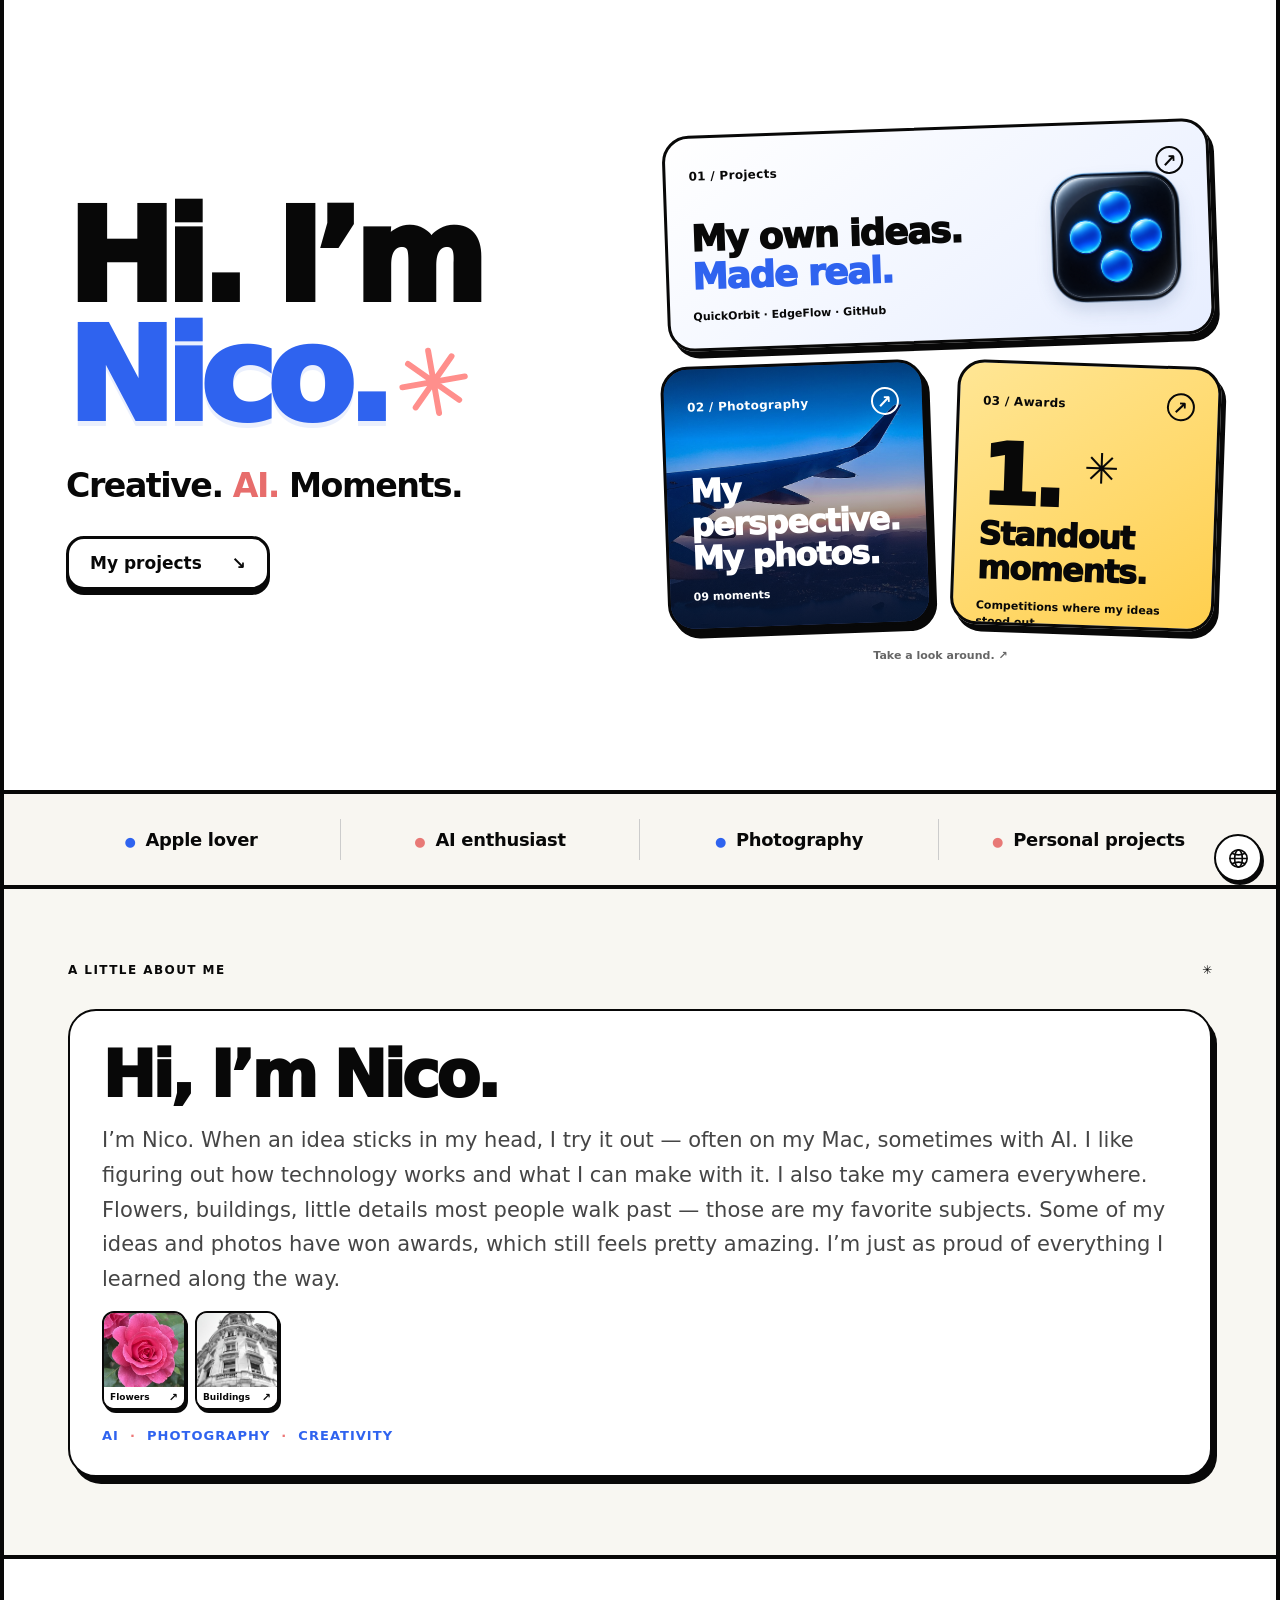
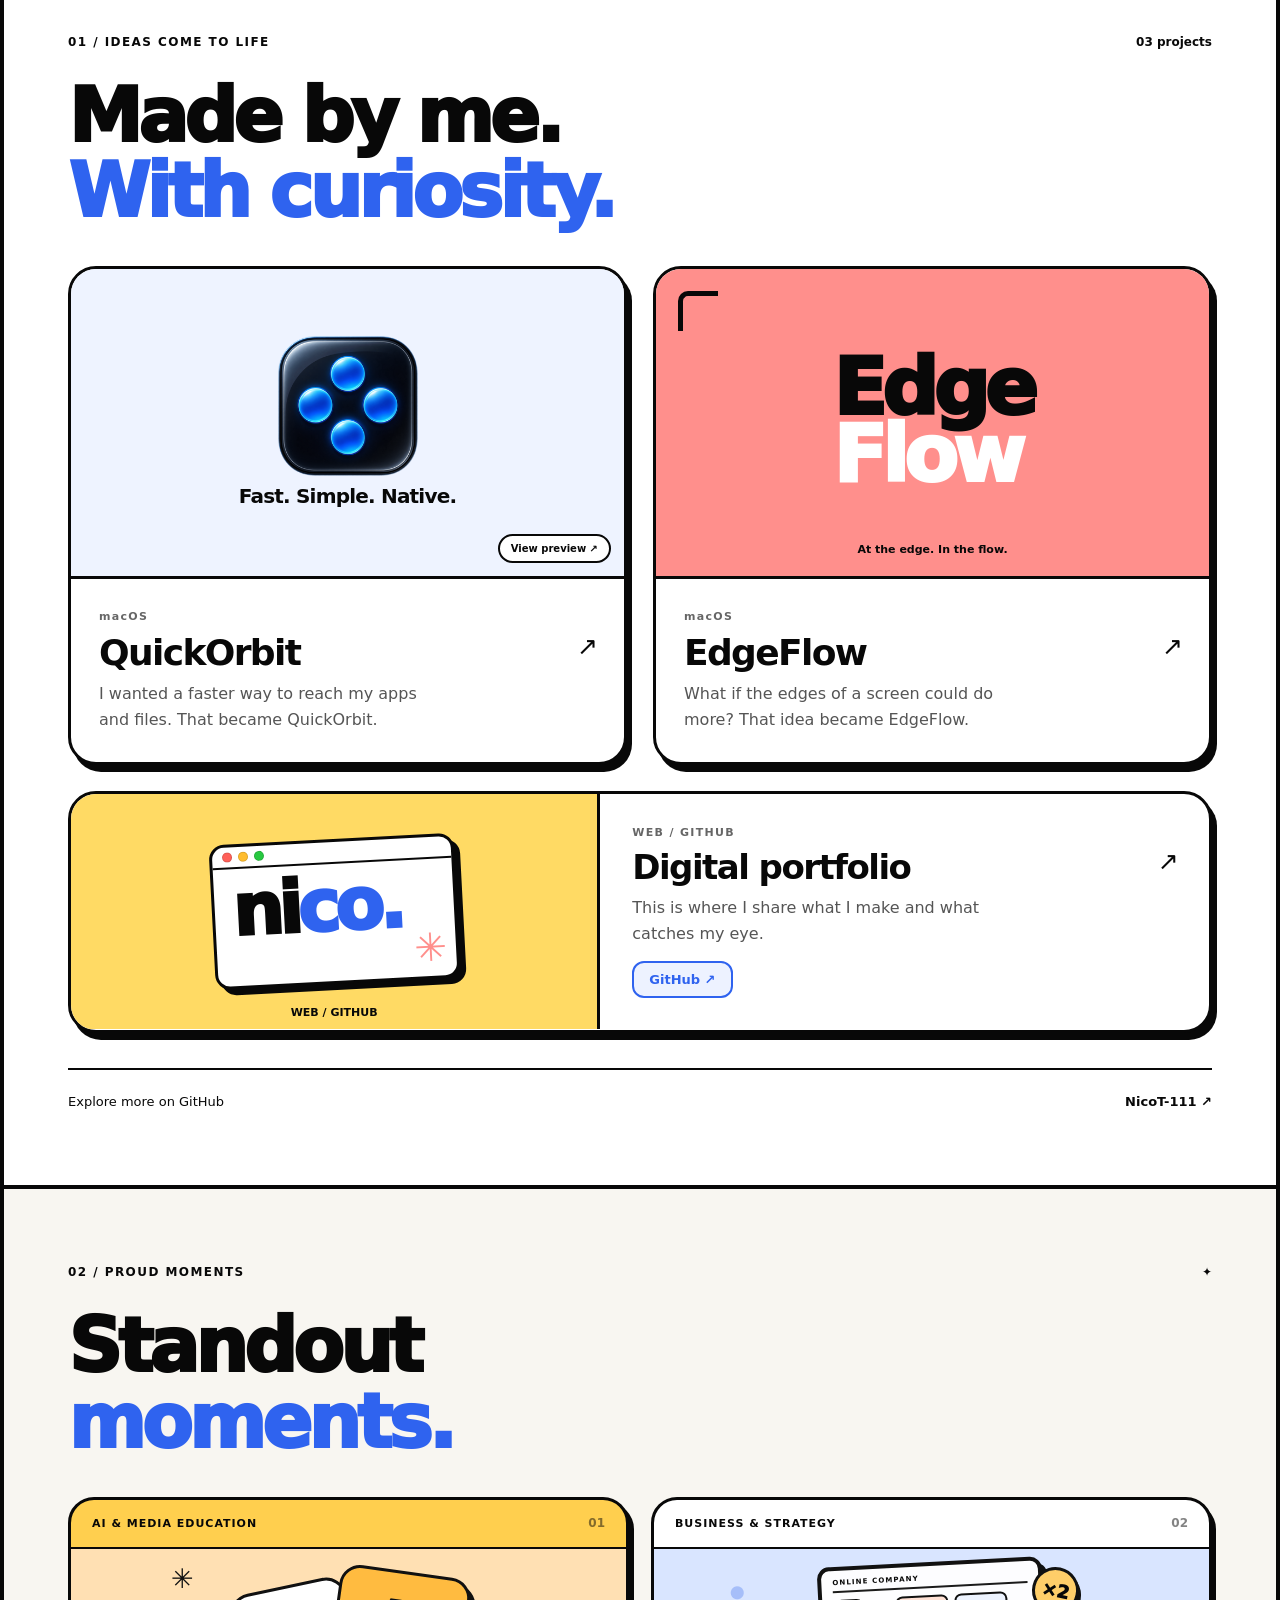
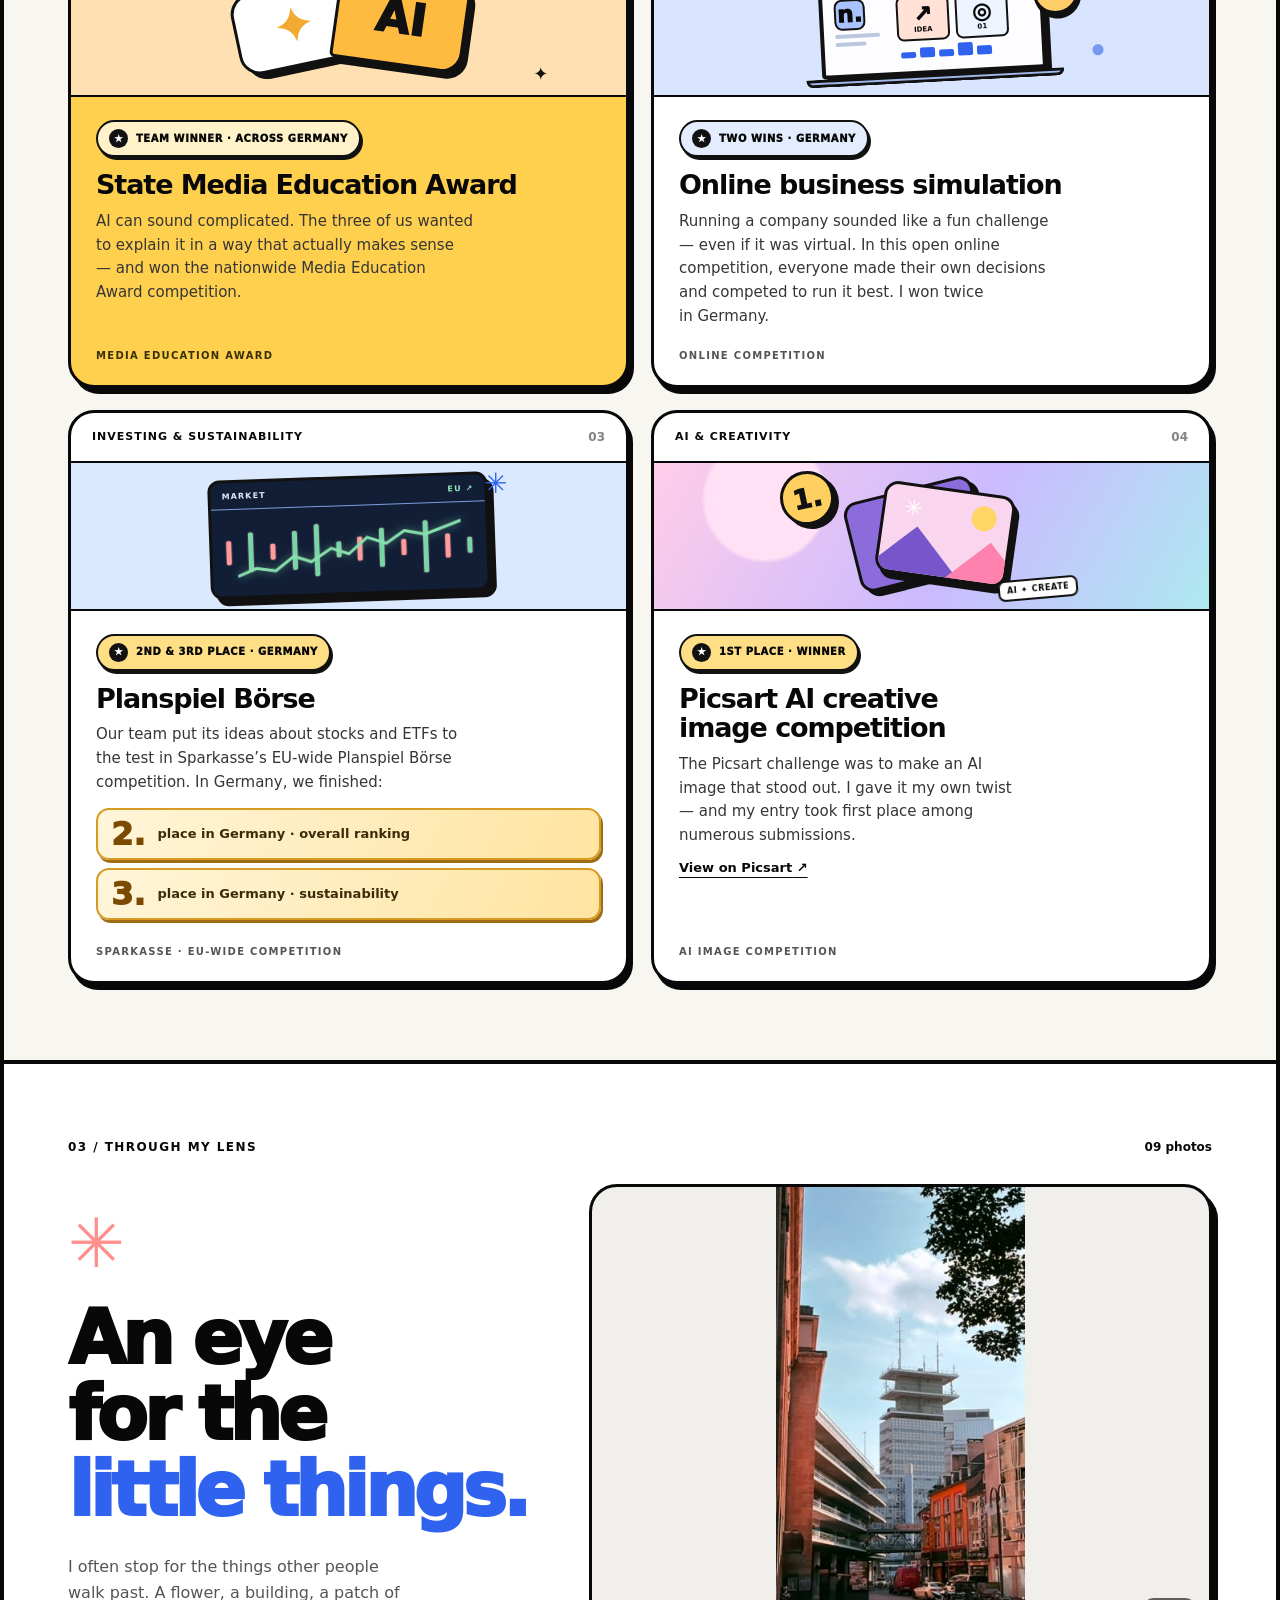
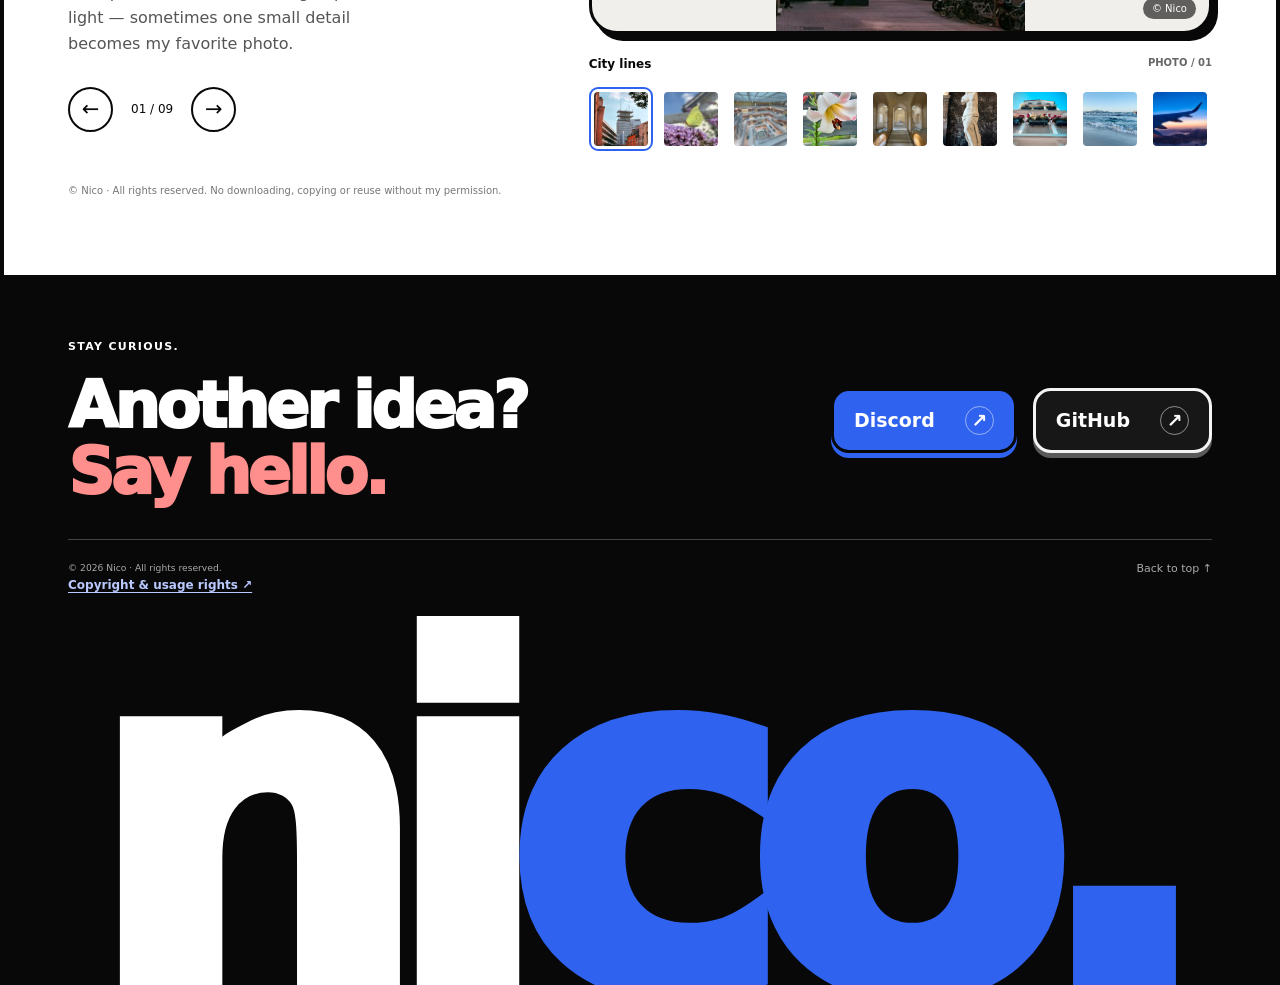
==== Nico-GitHub-Pages-FERTIG/index.html @ 4144659c "Publish more personal portfolio copy" ====
<!doctype html><html lang="en"><head><meta charset="UTF-8"><meta name="viewport" content="width=device-width, initial-scale=1.0"><title>Nico — Persönliches Portfolio</title><meta name="description" content="Nicos Projekte, Auszeichnungen und Fotografie."><link rel="icon" href="./favicon.svg">  <script type="module" crossorigin src="./assets/index-CozVTqur.js"></script>
  <link rel="stylesheet" crossorigin href="./assets/index-_3ClKg1i.css">
</head><body><div id="root"></div></body></html>
---- Nico-GitHub-Pages-FERTIG/assets/index-_3ClKg1i.css ----
:root{color:#080808;--blue:#2f63ef;--coral:#ff8f8c;--ink:#080808;--round:"SF Pro Rounded",ui-rounded,"Arial Rounded MT Bold",system-ui,sans-serif;--ease:cubic-bezier(.2,.8,.2,1);background:#ececea;font-family:Inter,system-ui,-apple-system,sans-serif}*{box-sizing:border-box}html{scroll-behavior:smooth;scroll-padding-top:20px}body{-webkit-font-smoothing:antialiased;min-width:320px;margin:0}button,a{font:inherit;color:inherit}a{text-decoration:none}button{cursor:pointer}button:focus-visible,a:focus-visible{outline-offset:5px;outline:4px solid #8ab4ff}button{border:0}img{max-width:100%;display:block}h1,h2,h3,p,figure{margin:0}h1,h2,h3{font-family:var(--round);text-wrap:balance}p{text-wrap:pretty;line-height:1.6}em{color:var(--blue);font-style:normal}.site{border-inline:4px solid var(--ink);background:#fff;max-width:1440px;margin:auto;overflow:clip}.section{border-top:4px solid var(--ink);padding:76px 64px}.eyebrow{letter-spacing:.12em;font-size:11px;font-weight:850}.section-head{justify-content:space-between;align-items:center;gap:18px;margin-bottom:30px;display:flex}.section-head>span:last-child{font-size:12px;font-weight:750}.section h2,footer h2{letter-spacing:-.055em;font-size:clamp(42px,5.5vw,76px);font-weight:950;line-height:1.02}.button{border:3px solid var(--ink);min-height:54px;box-shadow:0 5px 0 var(--ink);transition:transform .22s var(--ease),box-shadow .22s var(--ease),background .22s;background:#fff;border-radius:18px;justify-content:center;align-items:center;gap:30px;padding:12px 21px;font-weight:850;display:inline-flex}.button:hover{box-shadow:0 8px 0 var(--ink);background:#eff3ff;transform:translateY(-3px)}.button:active{box-shadow:0 2px 0 var(--ink);transform:translateY(3px)}.text-link{text-underline-offset:5px;font-weight:800;text-decoration:underline}.floating-language{right:max(18px,env(safe-area-inset-right));bottom:max(18px,env(safe-area-inset-bottom));border:2px solid var(--ink);box-shadow:2px 3px 0 var(--ink);z-index:50;background:#fff;border-radius:99px;gap:2px;padding:3px;display:flex;position:fixed}.floating-language button{background:0 0;border-radius:99px;align-items:center;gap:5px;min-height:34px;padding:7px 10px;font-size:12px;font-weight:800;display:flex}.floating-language button[aria-pressed=true]{background:var(--blue);color:#fff}.skip-link{z-index:80;background:#fff;padding:16px;position:fixed;top:-100px;left:20px}.skip-link:focus{top:12px}.hero{grid-template-columns:1.15fr 1fr;align-items:center;gap:40px;min-height:min(800px,94svh);padding:72px 64px 68px;display:grid}.hero h1{letter-spacing:-.065em;margin:26px 0 24px;font-size:clamp(70px,9vw,130px);font-weight:950;line-height:.95}.hero h1>span{color:var(--blue);text-shadow:0 5px #2f63ef19}.name-star{color:var(--coral);animation:star-arrive 1.4s var(--ease) both;margin-left:.12em;font-size:.8em;display:inline-block;transform:rotate(-10deg)}.slogan{font-family:var(--round);letter-spacing:-.045em;font-size:clamp(23px,2.7vw,38px);font-weight:900;line-height:1.12}.slogan em{color:#e76d6c}.hero-subline{color:#4d4d4d;max-width:400px;margin:20px 0 28px;font-size:15px}.hero-composition{padding:16px 4px 60px;position:relative}.hero-app{aspect-ratio:1/1.05;border:4px solid var(--ink);box-shadow:10px 10px 0 var(--ink);transition:transform .45s var(--ease);background:#f3f6ff;border-radius:48px;flex-direction:column;justify-content:center;align-items:center;display:flex;position:relative;transform:rotate(-2deg)}.hero-app:hover{transform:rotate(0)translateY(-4px)}.small-pill{border:2px solid var(--ink);letter-spacing:.1em;background:#fff;border-radius:30px;padding:8px 11px;font-size:10px;font-weight:800;position:absolute;top:25px}.hero-app img{filter:drop-shadow(0 12px 10px #1d326b28);width:38%;height:auto;transition:transform .45s var(--ease)}.hero-app:hover img{transform:translateY(-6px)rotate(4deg)}.hero-app strong{font-size:clamp(28px,3.5vw,46px);font-family:var(--round);letter-spacing:-.065em;color:var(--blue);margin-top:15px;font-weight:950}.hero-app strong span{color:var(--ink)}.mini-note{margin-top:8px;font-size:12px}.hero-award{border:3px solid var(--ink);max-width:240px;box-shadow:4px 5px 0 var(--ink);transition:transform .3s var(--ease);background:#ffcf4e;border-radius:20px;grid-template-columns:auto 1fr;align-items:center;gap:4px 12px;padding:17px;display:grid;position:absolute;bottom:0;right:-12px;transform:rotate(4deg)}.hero-award:hover{transform:rotate(0)}.hero-award>span:first-child{letter-spacing:.1em;grid-column:1/-1;font-size:10px;font-weight:900}.hero-award strong{font:950 65px/.9 var(--round);letter-spacing:-.07em}.hero-award>span:last-child{font-size:12px;font-weight:800;line-height:1.5}.identity-strip{border-top:4px solid var(--ink);background:#f8f6f1;grid-template-columns:repeat(4,1fr);padding:20px 40px;display:grid}.identity-strip span{text-align:center;border-right:1px solid #ccc;padding:6px 12px;font-size:12px;font-weight:800}.identity-strip span:last-child{border:0}.identity-strip span:before{content:"●";color:var(--blue);margin-right:8px;font-size:10px}.identity-strip span:nth-child(2n):before{color:#e87976}.title-row{justify-content:space-between;align-items:end;gap:30px;margin-bottom:32px;display:flex}.title-row p{color:#555;max-width:240px;font-size:14px}.project-filters{flex-wrap:wrap;gap:8px;margin:30px 0 25px;display:flex}.project-filters button{background:#fff;border:2px solid #dededb;border-radius:99px;min-height:42px;padding:9px 15px;font-size:13px;font-weight:800;transition:background .2s,color .2s,border-color .2s}.project-filters button[aria-pressed=true]{color:#fff;background:var(--ink);border-color:var(--ink)}.project-filters button:hover{border-color:var(--ink)}.project-filters small{opacity:.65;margin-left:9px;font-size:10px}.project-grid{grid-template-columns:1fr 1fr;gap:25px;display:grid}.project-card{border:3px solid var(--ink);animation:card-in .45s var(--ease) both;background:#fff;border-radius:28px;overflow:hidden}.project-art{border-bottom:3px solid var(--ink);isolation:isolate;background:#eef3ff;justify-content:center;align-items:center;width:100%;height:245px;display:flex;position:relative;overflow:hidden}.orbit-icon-layer{transition:opacity .45s,transform .6s var(--ease);flex-direction:column;justify-content:center;align-items:center;gap:8px;display:flex}.orbit-icon-layer img{width:120px;height:120px}.orbit-icon-layer strong{font:850 20px var(--round);letter-spacing:-.04em}.orbit-screen-layer{object-fit:cover;opacity:0;width:100%;height:100%;transition:opacity .45s,transform .7s var(--ease);pointer-events:none;position:absolute;inset:0;transform:scale(1.06)}.is-open .orbit-icon-layer{opacity:0;transform:scale(.93)}.is-open .orbit-screen-layer{opacity:1;transform:scale(1)}.preview-hint{border:2px solid var(--ink);background:#fff;border-radius:99px;padding:7px 11px;font-size:10px;font-weight:800;position:absolute;bottom:13px;right:13px}.edge .project-art{background:var(--coral)}.edge .project-art>strong{font:950 67px/.85 var(--round);letter-spacing:-.065em;transition:transform .4s var(--ease)}.edge .project-art>strong span{color:#fff;display:block}.edge-corner{border-top:5px solid var(--ink);border-left:5px solid var(--ink);border-radius:10px 0 0;width:40px;height:40px;position:absolute;top:22px;left:22px}.art-caption{font-size:11px;font-weight:750;position:absolute;bottom:20px}.project-art:hover>strong{transform:translate(6px)}.web .project-art{background:#ffda64}.mini-browser{border:3px solid var(--ink);width:61%;height:163px;box-shadow:6px 6px 0 var(--ink);transition:transform .4s var(--ease);background:#fff;border-radius:15px;position:relative;transform:rotate(-3deg)}.mini-browser>span{border-bottom:2px solid var(--ink);letter-spacing:3px;padding:5px 10px;font-size:8px;display:block}.mini-browser strong{font:950 78px var(--round);letter-spacing:-.075em;padding-left:17px}.mini-browser strong span{color:var(--blue)}.mini-browser i{color:var(--coral);font-size:39px;font-style:normal;position:absolute;bottom:6px;right:9px}.project-art:hover .mini-browser{transform:rotate(0)}.photo .project-art>img{object-fit:cover;object-position:50% 64%;width:100%;height:100%;transition:transform .65s var(--ease)}.photo .project-art:hover>img{transform:scale(1.035)}.art-photo-label{color:#fff;text-shadow:0 1px 5px #000;font-size:12px;font-weight:800;position:absolute;bottom:16px;left:18px}.project-copy .eyebrow{color:#666;font-size:10px}.project-copy h3{letter-spacing:-.045em;justify-content:space-between;gap:8px;margin:8px 0;font-size:29px;display:flex}.project-copy h3 span{font:400 25px system-ui;transition:transform .25s}.project-copy a:hover h3 span{transform:translate(3px,-3px)}.project-copy p{color:#555;max-width:350px;font-size:13px}.github-row{border-top:2px solid var(--ink);justify-content:space-between;gap:20px;margin-top:35px;padding-top:24px;font-size:13px;display:flex}.pagination{justify-content:center;gap:20px;margin-top:24px;display:flex}.pagination button{padding:10px 20px}.achievements{background:#f8f6f1}.award-grid{grid-template-columns:repeat(3,1fr);gap:20px;margin-top:36px;display:grid}.award-grid article{border:3px solid var(--ink);background:#fff;border-radius:25px;flex-direction:column;align-items:start;padding:25px 23px 28px;display:flex}.award-grid .award-featured{box-shadow:5px 6px 0 var(--ink);background:#ffcf4e}.award-number{font:950 clamp(70px,8vw,105px)/1 var(--round);letter-spacing:-.07em;margin:20px 0 2px;display:block;position:relative}.award-number i{font:normal 45px var(--round);position:absolute;top:12px;right:-85px}.award-label{letter-spacing:.13em;font-size:11px;font-weight:900}.award-grid h3{letter-spacing:-.04em;overflow-wrap:anywhere;margin:23px 0 12px;font-size:23px;line-height:1.13}.award-grid p{color:#444;font-size:13px}.award-grid a{margin-top:18px;font-size:12px}.gallery-layout{grid-template-columns:.85fr 1.15fr;align-items:center;gap:60px;display:grid}.gallery-star{color:var(--coral);margin-bottom:18px;font-size:68px;display:block}.gallery-story p{color:#555;max-width:340px;margin-top:26px;font-size:14px}.gallery-print{border:3px solid var(--ink);height:450px;max-height:60svh;box-shadow:6px 7px 0 var(--ink);touch-action:pan-y;background:#f0efec;border-radius:25px;position:relative;overflow:hidden}.gallery-print img{object-fit:contain;opacity:0;pointer-events:none;width:100%;height:100%;transition:opacity .45s;position:absolute;inset:0}.gallery-print img.active{opacity:1}.photo-credit{color:#fff;background:#0009;border-radius:99px;padding:5px 9px;font-size:10px;position:absolute;bottom:12px;right:13px}.photo-caption{justify-content:space-between;gap:10px;margin:23px 0 16px;font-size:12px;font-weight:700;display:flex}.photo-caption>span:last-child{color:#666;font-size:10px}.photo-controls{align-items:center;gap:18px;margin-top:30px;display:flex}.photo-controls span{font-variant-numeric:tabular-nums;font-size:12px}.photo-controls button{border:2px solid var(--ink);background:#fff;border-radius:50%;width:45px;height:45px;font-size:21px;transition:background .2s,transform .2s}.photo-controls button:hover{background:#e9efff;transform:translateY(-2px)}.gallery-thumbs{grid-template-columns:repeat(9,minmax(0,1fr));gap:6px;display:grid}.gallery-thumbs button{background:0 0;border:2px solid #0000;border-radius:9px;min-width:0;padding:3px;transition:transform .2s,border-color .2s}.gallery-thumbs button[aria-pressed=true]{border-color:var(--blue)}.gallery-thumbs button:hover{transform:translateY(-3px)}.gallery-thumbs img{aspect-ratio:1;object-fit:cover;border-radius:4px;width:100%}.photo-rights{color:#777;max-width:650px;margin-top:32px;font-size:10px}footer{background:var(--ink);color:#fff;padding:60px 64px 75px}.footer-top{justify-content:space-between;align-items:center;gap:30px;display:flex}footer h2{margin-top:20px;font-size:clamp(40px,5vw,66px)}footer em{color:var(--coral)}.footer-actions .button{color:var(--ink);box-shadow:0 5px 0 var(--blue)}.footer-wordmark{font:950 clamp(130px,30vw,420px)/.9 var(--round);letter-spacing:-.085em;margin:45px 0 20px;display:block}.footer-bottom{color:#aaa;border-top:1px solid #444;justify-content:space-between;gap:25px;padding-top:22px;font-size:11px;display:flex}.reveal{opacity:0;transition:opacity .65s ease,transform .7s var(--ease);transform:translateY(22px)}.reveal.is-visible{opacity:1;transform:none}@keyframes card-in{0%{opacity:0;transform:translateY(10px)}to{opacity:1;transform:none}}@keyframes star-arrive{0%{opacity:0;transform:rotate(-55deg)}to{opacity:1;transform:rotate(-10deg)}}@media (width>=1000px){.hero-copy{animation:card-in .75s var(--ease) both}.hero-composition{animation:card-in .8s .1s var(--ease) both}}@media (width<=900px){.hero{gap:28px;padding:60px 36px}.section{padding:60px 36px}.hero h1{font-size:85px}.slogan{font-size:25px}.hero-app{border-radius:35px}.hero-award{max-width:200px;padding:13px;right:-5px}.hero-award strong{font-size:50px}.hero-award>span:last-child{font-size:10px}.award-grid{gap:12px}.award-grid article{padding:22px 16px}.award-grid h3{font-size:20px}.award-grid .eyebrow{letter-spacing:.07em;font-size:9px}.award-number i{font-size:32px;right:-55px}.gallery-layout{gap:30px}.gallery-print{height:380px}footer{padding:50px 36px 75px}}@media (width<=640px){.site{border-inline:2px solid var(--ink)}.hero{grid-template-columns:1fr;gap:22px;min-height:0;padding:42px 24px 40px}.hero h1{margin-top:22px;font-size:clamp(72px,19vw,106px)}.hero-subline{max-width:330px;font-size:14px}.hero-composition{width:100%;max-width:390px;margin:0 auto;padding:8px 20px 36px 0}.hero-app{aspect-ratio:1.55;box-shadow:6px 6px 0 var(--ink);border-radius:28px;padding:35px 15px 25px}.hero-app img{width:84px}.hero-app strong{margin-top:6px;font-size:30px}.small-pill{padding:4px 8px;font-size:8px;top:10px}.mini-note{display:none}.hero-award{border-radius:14px;gap:4px 8px;max-width:170px;padding:10px;bottom:0;right:0}.hero-award>span:first-child{font-size:8px}.hero-award strong{font-size:40px}.hero-award>span:last-child{font-size:9px}.identity-strip{border-top-width:3px;grid-template-columns:1fr 1fr;gap:10px 0;padding:12px 16px}.identity-strip span{font-size:10px}.identity-strip span:nth-child(2){border:0}.section{border-top-width:3px;padding:45px 22px}.section-head{margin-bottom:25px}.section h2{font-size:43px}.title-row{margin-bottom:24px;display:block}.title-row p{max-width:300px;margin-top:15px;font-size:13px}.project-filters{flex-wrap:nowrap;gap:6px}.project-filters button{min-height:40px;padding:8px 10px;font-size:11px}.project-filters small{margin-left:4px;font-size:9px}.project-grid{gap:14px}.project-card{border-width:2px;border-radius:18px}.project-art{border-bottom-width:2px;height:155px}.orbit-icon-layer img{width:72px;height:72px}.orbit-icon-layer strong{font-size:11px}.preview-hint{border-width:1px;padding:4px 6px;font-size:8px;bottom:8px;right:6px}.edge .project-art>strong{font-size:39px}.edge-corner{border-width:3px;width:24px;height:24px;top:12px;left:12px}.art-caption{font-size:7px;bottom:13px}.mini-browser{width:80%;height:92px;box-shadow:3px 3px 0 var(--ink);border-width:2px;border-radius:9px}.mini-browser>span{padding:4px 7px;font-size:5px}.mini-browser strong{padding-left:8px;font-size:43px}.mini-browser i{font-size:24px;bottom:0;right:5px}.project-copy{padding:13px 12px 16px}.project-copy .eyebrow{letter-spacing:.055em;font-size:8px}.project-copy h3{min-height:40px;margin:6px 0;font-size:19px;line-height:1.06}.project-copy h3 span{font-size:16px}.project-copy p{font-size:11px;line-height:1.45}.art-photo-label{font-size:9px;bottom:12px;left:12px}.github-row{gap:15px;margin-top:25px;padding-top:19px;font-size:11px}.award-grid{grid-template-columns:1fr;gap:17px;margin-top:27px}.award-grid article{grid-template-columns:90px 1fr;column-gap:16px;padding:20px;display:grid}.award-grid .eyebrow{grid-column:1/-1;margin-bottom:16px;font-size:9px}.award-number{grid-area:2/1/4;margin:0;font-size:66px}.award-label{grid-area:4/1;margin-top:7px;font-size:8px}.award-grid h3{grid-area:2/2;margin:0 0 9px;font-size:22px}.award-grid p{grid-area:3/2/5;font-size:12px}.award-grid a{grid-column:2;margin-top:12px;font-size:11px}.award-number i{display:none}.gallery-layout{grid-template-columns:1fr;gap:25px}.gallery-story h2 br{display:none}.gallery-story h2{max-width:330px;font-size:43px}.gallery-story h2 em{display:block}.gallery-star{float:right;margin-top:-5px;font-size:48px}.gallery-story p{max-width:100%;margin-top:18px;font-size:13px}.photo-controls{margin-top:22px}.gallery-print{height:420px;max-height:65svh;box-shadow:4px 5px 0 var(--ink)}.gallery-thumbs{gap:3px}.gallery-thumbs button{border-radius:6px;padding:2px}.photo-caption{font-size:11px}.photo-rights{margin-top:24px;font-size:9px}footer{padding:42px 24px 83px}.footer-top{display:block}.footer-actions{margin-top:26px}.footer-wordmark{margin-top:40px;font-size:31vw}.footer-bottom{font-size:10px}.floating-language{bottom:12px;right:12px}.floating-language button{min-height:34px;padding:7px 9px;font-size:11px}}@media (prefers-reduced-motion:reduce){html{scroll-behavior:auto}*,:before,:after{transition:none!important;animation:none!important}.reveal{opacity:1;transform:none}}.hero{grid-template-columns:1fr 1.08fr;gap:48px;min-height:760px}.hero h1{font-size:clamp(72px,8.2vw,118px)}.tile-deck{isolation:isolate;height:470px;margin-right:8px;padding:0;position:relative}.intro-tile{border:3px solid var(--ink);width:66%;height:340px;box-shadow:5px 7px 0 var(--ink);transform-origin:50% 85%;transition:transform .65s var(--ease),box-shadow .4s ease;border-radius:28px;flex-direction:column;align-items:flex-start;padding:22px;display:flex;position:absolute;top:50%;left:50%;overflow:hidden}.tile-top{z-index:2;letter-spacing:.08em;justify-content:space-between;width:100%;font-size:11px;font-weight:850;display:flex;position:relative}.intro-tile>strong{font:950 clamp(24px,2.7vw,38px)/1.05 var(--round);letter-spacing:-.045em;z-index:2;margin-top:auto;position:relative}.tile-foot{z-index:2;margin-top:13px;font-size:10px;font-weight:700;position:relative}.tile-projects{z-index:3;background:#edf3ff;transform:translate(-66%,-49%)rotate(-10deg)}.tile-projects>img{object-fit:contain;width:105px;height:105px;margin:24px auto 16px}.tile-photos{color:#fff;z-index:2;background:#253e6a;transform:translate(-18%,-57%)rotate(10deg)}.tile-photos>img{object-fit:cover;z-index:0;width:100%;height:100%;position:absolute;inset:0}.tile-photos:after{content:"";z-index:1;background:linear-gradient(#0005,#0000 35%,#000b);position:absolute;inset:0}.tile-awards{z-index:1;background:#ffcf4e;transform:translate(-44%,-67%)rotate(1deg)}.tile-prize{font:950 105px/1 var(--round);letter-spacing:-.07em;margin-top:26px;position:relative}.tile-prize i{font:normal 64px var(--round);position:absolute;top:4px;right:-90px}.deck-hint{text-align:center;color:#666;width:100%;font-size:11px;font-weight:700;position:absolute;bottom:0;left:0}.tile-deck:focus-within .tile-projects{transform:translate(-94%,-41%)rotate(-16deg)}.tile-deck:focus-within .tile-photos{transform:translateY(-45%)rotate(16deg)}.tile-deck:focus-within .tile-awards{transform:translate(-47%,-82%)rotate(0)}.intro-tile:focus-visible{z-index:5;outline-offset:6px}@media (hover:hover) and (pointer:fine){.tile-deck:hover .tile-projects{transform:translate(-94%,-41%)rotate(-16deg)}.tile-deck:hover .tile-photos{transform:translateY(-45%)rotate(16deg)}.tile-deck:hover .tile-awards{transform:translate(-47%,-82%)rotate(0)}.tile-deck .intro-tile:hover{z-index:5;box-shadow:8px 12px 0 var(--ink)}.tile-deck .tile-projects:hover{transform:translate(-98%,-47%)rotate(-12deg)}.tile-deck .tile-photos:hover{transform:translate(2%,-51%)rotate(10deg)}.tile-deck .tile-awards:hover{transform:translate(-47%,-88%)rotate(0)}}.project-grid{grid-template-columns:1fr 1fr;gap:26px}.project-card.web{grid-column:1/-1;grid-template-columns:1fr 1.15fr;align-items:stretch;display:grid}.project-card.web .project-art{border-bottom:0;border-right:3px solid var(--ink);height:205px}.project-card.web .project-copy{flex-direction:column;justify-content:center;padding:32px;display:flex}.project-card.web .mini-browser{max-width:245px;height:130px}.project-card.web .art-caption{bottom:10px}.project-card.web h3{font-size:34px}.project-card.web p:after{content:"GitHub ↗";color:var(--blue);margin-top:14px;font-weight:800;display:block}.projects .title-row{margin-bottom:36px}footer{padding-bottom:0}.footer-bottom{margin-top:34px;padding-bottom:22px}.footer-wordmark{height:.58em;margin:26px -12px 0;font-size:clamp(170px,36vw,500px);line-height:.86;overflow:hidden}.footer-wordmark span{color:var(--blue)}html[lang=zh-Hans] h1,html[lang=zh-Hans] h2,html[lang=zh-Hans] h3,html[lang=zh-Hans] .intro-tile>strong{letter-spacing:-.02em}html[lang=zh-Hans] .hero h1{font-size:clamp(56px,6.7vw,96px)}html[lang=zh-Hans] .section h2{line-height:1.22}html[lang=zh-Hans] .hero-subline{line-height:1.9}@media (width<=1000px) and (width>=641px){.hero{gap:20px;padding-inline:36px}.intro-tile{width:72%;height:310px;padding:18px}.tile-deck{height:420px}.intro-tile>strong{font-size:27px}.tile-top{font-size:9px}.tile-prize{font-size:88px}.tile-prize i{font-size:48px;right:-65px}.tile-projects>img{width:85px;height:85px}.tile-foot{font-size:8px}.hero h1{font-size:80px}}@media (width<=640px){.hero{grid-template-columns:1fr;gap:22px;min-height:0;padding:38px 24px 30px}.hero h1{font-size:clamp(68px,18vw,94px)}.hero-subline{margin-bottom:22px}.tile-deck{grid-template-columns:repeat(3,minmax(0,1fr));gap:8px;width:100%;max-width:none;height:auto;margin:12px 0 0;padding:0 0 30px;display:grid}.intro-tile,.tile-deck:focus-within .intro-tile{width:100%;height:182px;box-shadow:2px 3px 0 var(--ink);border-width:2px;border-radius:16px;padding:10px 8px;position:relative;top:auto;left:auto;transform:none}.tile-projects{margin-top:14px}.tile-photos{margin-top:0}.tile-awards{margin-top:14px}.tile-top{letter-spacing:0;font-size:8px}.tile-top>span:last-child{display:none}.tile-projects>img{width:48px;height:48px;margin:16px auto 10px}.intro-tile>strong{letter-spacing:-.04em;font-size:16px;line-height:1.07}.tile-foot{margin-top:9px;font-size:7px;line-height:1.35}.tile-prize{margin-top:18px;font-size:57px}.tile-prize i{font-size:24px;top:-8px;right:-26px}.deck-hint{font-size:10px;bottom:0}.intro-tile:active{transform:translateY(-4px)}.project-grid{grid-template-columns:1fr;gap:20px}.project-art{height:205px}.project-copy{padding:20px}.project-copy h3{min-height:0;font-size:27px}.project-copy p{font-size:13px}.project-copy .eyebrow{font-size:10px}.orbit-icon-layer img{width:100px;height:100px}.orbit-icon-layer strong{font-size:16px}.preview-hint{padding:7px 10px;font-size:10px;bottom:12px;right:12px}.edge .project-art>strong{font-size:58px}.art-caption{font-size:10px}.project-card.web{display:block}.project-card.web .project-art{border-right:0;border-bottom:2px solid var(--ink);height:165px}.project-card.web .project-copy{padding:20px}.project-card.web h3{font-size:27px}.project-card.web .mini-browser{width:60%;height:110px}.project-card.web .mini-browser strong{font-size:56px}.project-card.web .art-caption{font-size:8px}.project-card.web p:after{margin-top:9px}.floating-language{bottom:max(12px,env(safe-area-inset-bottom));right:12px}.floating-language button{padding:7px 8px}.footer-bottom{margin-top:28px;padding-bottom:0;font-size:10px;display:block}.footer-bottom>a{margin-top:12px;display:block}.footer-wordmark{height:.6em;margin:26px -7px 0;font-size:37vw}footer{padding-bottom:0}html[lang=zh-Hans] .hero h1{font-size:58px}html[lang=zh-Hans] .intro-tile>strong{font-size:15px}html[lang=zh-Hans] .tile-foot{font-size:8px}}@media (prefers-reduced-motion:reduce){.intro-tile{transition:none!important}}@media (width>=1001px){.intro-tile{width:58%;height:330px}.intro-tile>strong{font-size:34px}.tile-projects>img{width:95px;height:95px}}.project-card.web p:after{content:none}.portfolio-github{color:var(--blue);text-underline-offset:4px;align-self:flex-start;margin-top:15px;font-size:13px;font-weight:850;display:inline-flex}.portfolio-github:hover{text-decoration:underline}@media (width<=640px){.project-card,.project-card.web{border-radius:20px;grid-template-columns:36% 64%;display:grid}.project-art,.project-card.web .project-art{border-bottom:0;border-right:2px solid var(--ink);height:100%;min-height:185px}.project-copy,.project-card.web .project-copy{padding:19px 16px}.project-copy h3,.project-card.web h3{font-size:23px}.project-copy p{font-size:12px;line-height:1.5}.project-copy h3 span{font-size:18px}.orbit-icon-layer img{width:68px;height:68px}.orbit-icon-layer strong{text-align:center;padding:0 8px;font-size:10px}.preview-hint{text-align:center;padding:6px 2px;font-size:8px;bottom:12px;left:6px;right:6px}.edge .project-art>strong{font-size:38px}.edge-corner{width:20px;height:20px;top:14px;left:13px}.edge .art-caption{text-align:center;max-width:82px;font-size:8px;bottom:15px}.project-card.web .mini-browser{width:85%;height:83px}.project-card.web .mini-browser strong{font-size:37px}.project-card.web .art-caption{font-size:8px}.portfolio-github{font-size:12px}.project-copy .eyebrow{font-size:9px}}@media (width>=641px) and (width<=1000px){.hero{grid-template-columns:1fr;gap:10px;min-height:0;padding:52px 44px 42px}.hero h1{font-size:96px}.hero-copy{max-width:600px}.hero-subline{max-width:480px}.tile-deck{justify-self:center;width:430px;max-width:80%;height:430px;margin:20px 0 0}.intro-tile{width:58%;height:305px}.intro-tile>strong{font-size:28px}.tile-projects>img{width:86px;height:86px}}@media (width<=359px){.intro-tile{padding:10px 6px}.intro-tile>strong{font-size:13px}.tile-foot{font-size:6px}.tile-prize{font-size:47px}.tile-prize i{font-size:20px;right:-21px}.hero{padding-inline:19px}.project-copy,.project-card.web .project-copy{padding:16px 12px}.project-copy h3,.project-card.web h3{font-size:20px}}.language-control{right:max(18px,env(safe-area-inset-right));bottom:max(18px,env(safe-area-inset-bottom));z-index:60;position:fixed}.language-trigger{border:2px solid var(--ink);width:48px;height:48px;box-shadow:2px 3px 0 var(--ink);transition:transform .22s var(--ease),background .22s;background:#fff;border-radius:50%;place-items:center;display:grid}.language-trigger:hover,.language-trigger[aria-expanded=true]{background:#eef3ff;transform:translateY(-2px)}.language-options{border:2px solid var(--ink);width:186px;box-shadow:4px 5px 0 var(--ink);animation:card-in .2s var(--ease) both;background:#fff;border-radius:20px;padding:7px;position:absolute;bottom:62px;right:0}.language-options button{text-align:left;background:0 0;border-radius:12px;align-items:center;gap:10px;width:100%;min-height:44px;padding:10px;font-size:13px;font-weight:750;display:flex}.language-options button:hover{background:#f0f3fa}.language-options button[aria-pressed=true]{color:#fff;background:var(--blue)}.language-check{min-width:12px;margin-left:auto}.footer-wordmark{text-align:center;width:100%;height:.78em;margin:8px 0 0;padding-right:.075em;font-size:clamp(180px,37vw,520px);line-height:.91;overflow:hidden}.footer-bottom{padding-bottom:16px}.project-copy{padding:26px 28px 30px}.project-card{box-shadow:0 4px 0 var(--ink)}.project-card.web .project-art{height:235px}.project-card.web .mini-browser{height:145px}.project-card.web .mini-browser strong{font-size:72px}.tile-deck{height:420px}.intro-tile{box-shadow:4px 6px 0 var(--ink);border-radius:25px}.tile-top{letter-spacing:.04em;font-size:12px}.tile-foot{font-size:11px;line-height:1.4}.tile-projects{background:linear-gradient(145deg,#fff,#e7eeff)}.tile-awards{background:linear-gradient(145deg,#ffe695,#ffcf4e)}@media (width>=1001px){.hero{min-height:710px}.intro-tile{width:56%;height:305px;padding:22px}.intro-tile>strong{font-size:31px}.tile-projects>img{width:89px;height:89px;margin:18px auto 14px}.tile-prize{margin-top:22px;font-size:88px}.tile-prize i{font-size:52px;right:-73px}.tile-projects{transform:translate(-77%,-43%)rotate(-9deg)}.tile-photos{transform:translate(-8%,-47%)rotate(9deg)}.tile-awards{transform:translate(-43%,-77%)rotate(1deg)}}@media (width>=641px) and (width<=1000px){.tile-deck{height:410px}.tile-top,.tile-foot{font-size:10px}.intro-tile>strong{font-size:28px}}@media (width<=640px){.tile-deck{grid-template-columns:1fr 1fr;gap:13px;height:auto;margin-top:5px;padding-bottom:30px}.intro-tile,.tile-deck:focus-within .intro-tile{height:186px;box-shadow:3px 4px 0 var(--ink);border-radius:19px;margin-top:0;padding:15px}.intro-tile.tile-projects{grid-column:1/-1;justify-content:center;height:134px;padding:17px 18px 17px 112px}.tile-projects .tile-top{margin-bottom:10px}.tile-projects>img{width:79px;height:79px;margin:0;position:absolute;top:28px;left:15px}.intro-tile>strong{letter-spacing:-.04em;font-size:23px;line-height:1.08}.tile-projects>strong{margin-top:0;font-size:24px}.tile-projects>strong br{display:none}.tile-projects>strong em:before{content:" "}.tile-top{font-size:10px}.tile-top>span:last-child{display:block}.tile-foot{margin-top:8px;font-size:9px}.tile-prize{margin-top:9px;font-size:60px}.tile-prize i{font-size:29px;top:3px;right:-48px}.deck-hint{font-size:10px}.project-card,.project-card.web{border-radius:24px;display:block}.project-art,.project-card.web .project-art{border-right:0;border-bottom:2px solid var(--ink);height:218px;min-height:0}.project-copy,.project-card.web .project-copy{padding:22px}.project-copy h3,.project-card.web h3{font-size:29px}.project-copy p{font-size:14px}.project-copy .eyebrow{font-size:10px}.orbit-icon-layer img{width:112px;height:112px}.orbit-icon-layer strong{font-size:17px}.preview-hint{padding:7px 12px;font-size:10px;bottom:13px;left:auto;right:13px}.edge .project-art>strong{font-size:61px}.edge .art-caption{max-width:none;font-size:11px}.edge-corner{width:30px;height:30px;top:20px;left:22px}.project-card.web .project-art{height:172px}.project-card.web .mini-browser{width:58%;height:117px}.project-card.web .mini-browser strong{font-size:59px}.project-card.web .art-caption{font-size:9px}.footer-wordmark{height:.81em;margin:10px 0 0;padding-right:.075em;font-size:39vw;line-height:.93}.footer-bottom{padding-bottom:12px}.language-control{right:14px;bottom:max(14px,env(safe-area-inset-bottom))}html[lang=zh-Hans] .intro-tile>strong{font-size:21px}html[lang=zh-Hans] .tile-foot{font-size:10px}}@media (width<=359px){.intro-tile,.tile-deck:focus-within .intro-tile{padding:12px}.intro-tile.tile-projects{padding-left:100px}.tile-projects>img{width:67px;height:67px;top:34px;left:15px}.intro-tile>strong{font-size:21px}.tile-projects>strong{font-size:22px}.tile-foot{font-size:8px}.tile-prize i{font-size:24px;right:-34px}}:root{--card-radius:28px;--card-shadow:5px 7px 0 var(--ink)}.hero{min-height:0;padding:64px 64px 58px;display:block}.hero-copy{grid-template-columns:1.2fr 1fr;align-items:start;column-gap:50px;max-width:none;display:grid}.hero-copy>.eyebrow{grid-column:1/-1;margin-bottom:22px}.hero h1{grid-area:2/1/5;margin:0;font-size:clamp(84px,8.6vw,124px);line-height:.96}.hero .slogan{grid-area:2/2;margin-top:8px;font-size:clamp(26px,2.8vw,40px)}.hero-subline{grid-area:3/2;max-width:430px;margin:18px 0 24px;font-size:17px}.hero-copy>.button{grid-area:4/2;justify-self:start;font-size:17px}.tile-deck{isolation:isolate;grid-template-columns:repeat(3,minmax(0,1fr));gap:24px;width:100%;max-width:none;height:auto;margin:54px 0 0;padding:0 0 37px;display:grid;position:relative}.intro-tile,.tile-deck:focus-within .intro-tile{border:3px solid var(--ink);border-radius:var(--card-radius);width:100%;height:350px;box-shadow:var(--card-shadow);transform-origin:50% 80%;transition:transform .6s var(--ease),box-shadow .4s var(--ease);grid-column:auto;justify-content:flex-start;margin:0;padding:25px;position:relative;top:auto;left:auto;transform:none}.tile-deck .tile-projects{transform:rotate(-2deg)}.tile-deck .tile-photos{transform:rotate(1.5deg)}.tile-deck .tile-awards{transform:rotate(-1deg)}.tile-top{letter-spacing:.025em;align-items:center;min-height:30px;font-size:14px}.tile-top>span:last-child{width:30px;height:30px;transition:transform .5s var(--ease),background .3s;border:2px solid;border-radius:50%;place-items:center;font-size:19px;display:grid}.intro-tile>strong{letter-spacing:-.04em;transition:transform .55s var(--ease);margin-top:auto;font-size:clamp(27px,3vw,42px);line-height:1.06}.tile-projects>strong br{display:block}.tile-projects>strong em:before{content:none}.tile-foot{transition:transform .6s var(--ease);margin-top:13px;font-size:12px;line-height:1.45}.tile-projects>img{width:110px;height:110px;transition:transform .7s var(--ease);filter:drop-shadow(0 9px 8px #1b3f7c26);margin:20px auto 16px;position:static}.tile-prize{transition:transform .65s var(--ease);margin-top:24px;font-size:108px}.tile-prize i{transition:transform .8s var(--ease);font-size:58px;top:7px;right:-83px}.tile-photos>img{transition:transform .9s var(--ease);object-position:50% 58%}.tile-photos:after{background:linear-gradient(#03162d80,#0000 27%,#04142ee6)}.tile-projects:before,.tile-awards:before{content:"";pointer-events:none;transition:transform .85s var(--ease);background:linear-gradient(110deg,#0000 35%,#ffffff80 50%,#0000 65%);position:absolute;inset:-40%;transform:translate(-90%)rotate(-8deg)}.deck-hint{font-size:12px;bottom:0}.section .eyebrow{font-size:12px}.section h2{font-size:clamp(46px,5.8vw,82px)}.title-row p,.gallery-story p{font-size:16px}.project-card,.award-grid article,.gallery-print{border-radius:var(--card-radius)}.project-card{transition:transform .5s var(--ease),box-shadow .4s var(--ease);box-shadow:var(--card-shadow)}.project-art{height:310px}.project-copy h3{font-size:36px}.project-copy p{font-size:16px}.project-copy .eyebrow{font-size:11px}.orbit-icon-layer img{width:140px;height:140px;transition:transform .65s var(--ease)}.edge .project-art>strong{font-size:79px}.award-grid article{box-shadow:3px 5px 0 var(--ink);transition:transform .5s var(--ease),box-shadow .4s var(--ease)}.award-grid h3{font-size:26px}.award-grid p{font-size:15px}.award-number{transition:transform .6s var(--ease)}.button{transition:transform .35s var(--ease),box-shadow .35s var(--ease),background .25s}.button>span{transition:transform .4s var(--ease)}@media (hover:hover) and (pointer:fine){.tile-deck:hover .tile-projects{transform:translate(-7px,-7px)rotate(-3deg)}.tile-deck:hover .tile-photos{transform:translateY(-10px)rotate(0)}.tile-deck:hover .tile-awards{transform:translate(7px,-7px)rotate(3deg)}.tile-deck .intro-tile:hover{box-shadow:8px 14px 0 var(--ink);z-index:5;transform:translateY(-19px)rotate(0)scale(1.035)}.intro-tile:hover .tile-top>span:last-child{background:#ffffff35;transform:rotate(45deg)}.intro-tile:hover>strong{transform:translateY(-5px)}.intro-tile:hover .tile-foot{transform:translate(5px)}.tile-projects:hover>img{transform:translateY(-8px)rotate(-9deg)scale(1.12)}.tile-photos:hover>img{transform:scale(1.1)}.tile-awards:hover .tile-prize{transform:translateY(-5px)scale(1.07)}.tile-awards:hover .tile-prize i{transform:rotate(95deg)}.tile-projects:hover:before,.tile-awards:hover:before{transform:translate(90%)rotate(-8deg)}.project-card:hover{box-shadow:7px 12px 0 var(--ink);transform:translateY(-8px)}.project-card:hover .orbit-icon-layer img{transform:rotate(-6deg)scale(1.08)}.project-card:hover .edge-corner{transform:translate(-4px,-4px)}.edge-corner{transition:transform .5s var(--ease)}.award-grid article:hover{box-shadow:6px 11px 0 var(--ink);transform:translateY(-7px)}.award-grid article:hover .award-number{transform:translate(5px)rotate(-4deg)}.button:hover>span{transform:translate(3px,3px)}}.tile-deck .intro-tile:focus-visible{box-shadow:7px 12px 0 var(--ink);z-index:5;transform:translateY(-14px)rotate(0)scale(1.02)}.project-card:focus-within{box-shadow:6px 10px 0 var(--blue)}@media (width>=641px) and (width<=1000px){.hero{padding:50px 36px}.hero-copy{grid-template-columns:1.15fr 1fr;column-gap:25px}.hero h1{font-size:78px}.hero .slogan{font-size:28px}.hero-subline{font-size:15px}.tile-deck{gap:16px;margin-top:42px}.intro-tile,.tile-deck:focus-within .intro-tile{height:305px;padding:17px}.intro-tile>strong{font-size:28px}.tile-top{font-size:11px}.tile-top>span:last-child{width:25px;height:25px;font-size:16px}.tile-foot{font-size:10px}.tile-projects>img{width:90px;height:90px;margin:20px auto 12px}.tile-prize{font-size:84px}.tile-prize i{font-size:38px;right:-55px}.award-grid h3{font-size:23px}}@media (width<=640px){.hero{padding:38px 24px 36px}.hero-copy{display:block}.hero-copy>.eyebrow{margin-bottom:20px;display:block}.hero h1{margin:0 0 23px;font-size:clamp(72px,19vw,100px)}.hero .slogan{margin:0;font-size:28px}.hero-subline{margin:18px 0 24px;font-size:16px}.tile-deck{grid-template-columns:1fr;gap:20px;margin:34px 0 0;padding-bottom:32px}.intro-tile,.intro-tile.tile-projects,.tile-deck:focus-within .intro-tile{height:218px;box-shadow:4px 6px 0 var(--ink);border-radius:24px;grid-column:auto;padding:21px 22px;transform:none}.intro-tile.tile-projects{padding-right:122px}.tile-projects>img{width:100px;height:100px;margin:0;position:absolute;top:60px;left:auto;right:16px}.intro-tile>strong,.tile-projects>strong{margin-top:auto;font-size:31px}.tile-projects>strong br{display:block}.tile-top{min-height:30px;font-size:13px}.tile-projects .tile-top{min-width:calc(100% + 100px);margin-bottom:0}.tile-top>span:last-child{width:28px;height:28px;font-size:18px}.tile-foot{max-width:250px;margin-top:12px;font-size:11px}.tile-prize{margin:0;font-size:80px;position:absolute;top:56px;right:28px}.tile-prize i{font-size:30px;top:-22px;right:-8px}.tile-awards>strong{max-width:190px;padding-right:20px}.tile-photos>img{object-position:50% 64%}.tile-deck .intro-tile:active{transform:scale(.98)}.deck-hint{font-size:11px}.project-art{height:255px}.project-card.web .project-art{height:205px}.project-copy h3,.project-card.web h3{font-size:32px}.project-copy p{font-size:15px}.orbit-icon-layer img{width:125px;height:125px}.orbit-icon-layer strong{font-size:18px}.edge .project-art>strong{font-size:70px}.section h2{font-size:47px}.award-grid h3{font-size:25px}.award-grid p{font-size:14px}.gallery-story p{font-size:15px}.award-grid article{padding:23px 20px}.title-row p{font-size:15px}html[lang=zh-Hans] .intro-tile>strong{font-size:27px}html[lang=zh-Hans] .tile-foot{font-size:11px}}@media (width<=359px){.hero{padding-inline:19px}.intro-tile,.intro-tile.tile-projects{padding-left:17px}.intro-tile.tile-projects{padding-right:95px}.tile-projects>img{width:77px;height:77px;top:70px;right:10px}.tile-projects .tile-top{min-width:calc(100% + 78px)}.intro-tile>strong,.tile-projects>strong{font-size:27px}.tile-prize{font-size:68px;right:17px}.tile-awards>strong{max-width:170px}.section h2{font-size:42px}}@media (prefers-reduced-motion:reduce){.intro-tile:before{display:none}.tile-deck .intro-tile:hover,.tile-deck .intro-tile:focus-visible,.project-card:hover,.award-grid article:hover{transform:none!important}}@media (width<=640px){.tile-deck .intro-tile,.tile-deck:focus-within .intro-tile{transform:none}.intro-tile.tile-projects{padding-right:22px}.tile-projects .tile-top{min-width:0}.tile-projects>img{width:76px;height:76px;top:65px;right:21px}.tile-projects>strong{width:190px;max-width:calc(100% - 55px);font-size:28px}.tile-projects .tile-foot{max-width:100%}.tile-awards .tile-prize i{font-size:25px;top:-17px;right:4px}}@media (width<=359px){.tile-projects>strong{width:175px;font-size:25px}.tile-projects>img{width:65px;height:65px;right:15px}.tile-projects .tile-top{min-width:0}}@media (width>=1001px){.hero{grid-template-columns:1fr 1fr;align-items:center;gap:54px;min-height:790px;padding:66px 62px 68px;display:grid}.hero-copy{max-width:560px;display:block}.hero-copy>.eyebrow{margin-bottom:28px;display:block}.hero h1{letter-spacing:-.07em;margin:0 0 30px;font-size:clamp(105px,10vw,144px);line-height:.93}.hero .slogan{margin:0;font-size:clamp(27px,2.6vw,37px)}.hero-subline{max-width:420px;margin:22px 0 30px;font-size:17px}.hero .tile-deck{grid-template-columns:1fr 1fr;gap:20px;width:100%;height:auto;margin:0;padding-bottom:34px}.hero .intro-tile,.hero .tile-deck:focus-within .intro-tile{border-radius:27px;height:265px;padding:23px;transform:none}.hero .intro-tile.tile-projects{grid-column:1/-1;height:216px;padding-right:175px;transform:rotate(-2deg)}.hero .tile-projects>img{width:130px;height:130px;margin:0;position:absolute;top:48px;left:auto;right:28px}.hero .tile-projects .tile-top{min-width:calc(100% + 152px)}.hero .intro-tile>strong{font-size:32px;line-height:1.05}.hero .tile-projects>strong{margin-top:auto;font-size:36px}.hero .tile-foot{font-size:11px;line-height:1.45}.hero .tile-top{font-size:12px}.hero .tile-top>span:last-child{width:28px;height:28px;font-size:18px}.hero .tile-photos{transform:rotate(-2deg)}.hero .tile-awards{transform:rotate(2deg)}.hero .tile-prize{margin-top:18px;font-size:84px}.hero .tile-prize i{font-size:42px;top:7px;right:-54px}.hero .deck-hint{font-size:11px}.hero .tile-photos>img{object-position:50% 58%}}@media (width>=1001px) and (hover:hover) and (pointer:fine){.hero .tile-deck:hover .tile-projects{transform:translateY(-5px)rotate(-1deg)}.hero .tile-deck:hover .tile-photos{transform:translate(-5px,2px)rotate(-4deg)}.hero .tile-deck:hover .tile-awards{transform:translate(5px,2px)rotate(4deg)}.hero .tile-deck .intro-tile:hover{box-shadow:7px 12px 0 var(--ink);transform:translateY(-12px)rotate(0)scale(1.025)}.hero .tile-projects:hover>img{transform:translateY(-6px)rotate(-10deg)scale(1.08)}}@media (width>=1001px){.hero .tile-deck .intro-tile:focus-visible{box-shadow:7px 12px 0 var(--ink);transform:translateY(-9px)rotate(0)}}@media (width>=1001px) and (width<=1150px){.hero{gap:34px;padding-inline:42px}.hero h1{font-size:106px}.hero .slogan{font-size:28px}.hero .intro-tile{padding:19px}.hero .intro-tile>strong{font-size:28px}.hero .tile-projects>strong{font-size:32px}.hero .intro-tile.tile-projects{padding-right:140px}.hero .tile-projects>img{width:107px;height:107px;top:62px;right:20px}.hero .tile-projects .tile-top{min-width:calc(100% + 121px)}.hero .tile-foot{font-size:10px}.hero .tile-prize i{font-size:35px;right:-45px}}@media (width>=641px) and (width<=1000px){.hero-copy{grid-template-columns:1.3fr 1fr}.hero h1{font-size:clamp(82px,10vw,100px)}}@media (prefers-reduced-motion:reduce){.hero .tile-deck .intro-tile:hover,.hero .tile-deck .intro-tile:focus-visible{transform:none!important}}.hero-copy>.button{margin-top:28px}.hero-copy{row-gap:24px}.hero-copy h1{grid-row:1/4}.hero-copy .slogan{grid-row:1}.hero-copy>.button{grid-row:2}.hero .slogan{color:var(--ink);line-height:1.2}@media (width>=1001px){.hero h1{margin-bottom:30px}.hero-copy>.button{margin-top:30px}}@media (width<=640px){.hero{padding:38px 22px 32px}.hero h1{letter-spacing:-.065em;margin:0 0 24px;font-size:clamp(68px,18.3vw,94px);line-height:1}.hero .slogan{letter-spacing:-.035em;text-wrap:balance;max-width:100%;font-size:clamp(24px,6.7vw,30px);line-height:1.2}.hero-copy>.button{min-height:54px;margin-top:25px;font-size:17px}.tile-deck{gap:19px;margin-top:34px}.intro-tile,.intro-tile.tile-projects,.tile-deck:focus-within .intro-tile{height:222px;padding:22px}.tile-top{font-size:13px}.tile-foot{font-size:12px;line-height:1.5}.tile-projects>strong{max-width:calc(100% - 54px);font-size:28px}.tile-projects>img{width:76px;height:76px;top:65px;right:20px}.tile-photos>strong,.tile-awards>strong{font-size:32px}.identity-strip{gap:14px 0;padding:16px 12px}.identity-strip span{padding-inline:8px;font-size:12px}.identity-strip span:before{margin-right:6px}.section{padding:44px 22px}.section-head{gap:12px}.section .eyebrow{letter-spacing:.08em;font-size:11px}.section-head>span:last-child{font-size:12px}.section h2{font-size:clamp(39px,11vw,48px);line-height:1.05}.title-row p,.gallery-story p{font-size:16px;line-height:1.6}.project-copy,.project-card.web .project-copy{padding:23px}.project-copy h3,.project-card.web h3{font-size:30px}.project-copy p{font-size:16px;line-height:1.55}.project-copy .eyebrow{font-size:11px}.preview-hint{justify-content:center;align-items:center;min-height:36px;padding:7px 13px;font-size:12px;display:flex}.portfolio-github{align-items:center;min-height:44px;font-size:14px}.github-row{flex-wrap:wrap;font-size:13px;line-height:1.5}.award-grid article{grid-template-columns:75px minmax(0,1fr);gap:0 15px;padding:23px 18px}.award-grid .eyebrow{font-size:10px;line-height:1.5}.award-number{font-size:65px}.award-label{font-size:10px;line-height:1.4}.award-grid h3{overflow-wrap:normal;-webkit-hyphens:auto;hyphens:auto;font-size:24px}.award-grid p{font-size:15px;line-height:1.55}.award-grid a{align-items:center;min-height:40px;font-size:13px;display:inline-flex}.gallery-print{height:410px;max-height:62svh}.photo-caption{font-size:13px}.photo-caption>span:last-child{font-size:11px}.photo-controls button{width:49px;height:49px}.photo-controls span{font-size:14px}.gallery-thumbs{grid-template-columns:repeat(5,minmax(0,1fr));gap:8px}.gallery-thumbs button{border-radius:10px;min-height:44px;padding:3px}.gallery-thumbs img{border-radius:5px}.photo-rights{font-size:12px;line-height:1.6}.footer-top .eyebrow{font-size:11px}.footer-top h2{font-size:43px;line-height:1.07}.footer-actions .text-link{align-items:center;min-height:48px;display:inline-flex}.footer-bottom{font-size:12px;line-height:1.6}.footer-bottom>a{align-items:center;min-height:44px;display:inline-flex}.language-trigger{width:49px;height:49px}.language-options button{min-height:48px;font-size:15px}}@media (width<=359px){.hero,.section{padding-inline:18px}.hero h1{font-size:65px}.hero .slogan{font-size:24px}.intro-tile,.intro-tile.tile-projects{padding:18px}.tile-projects>strong{width:175px;max-width:calc(100% - 45px);font-size:25px}.tile-projects>img{width:64px;height:64px;top:69px;right:15px}.tile-foot{font-size:11px}.tile-top{font-size:12px}.award-grid article{grid-template-columns:64px minmax(0,1fr);gap:0 12px;padding:20px 15px}.award-number{font-size:56px}.award-grid h3{font-size:22px}.identity-strip span{font-size:11px}.project-copy,.project-card.web .project-copy{padding:20px}}body,.site{min-width:0}.mini-browser .browser-lights{align-items:center;gap:6px;font-size:0;display:flex}.browser-lights b{background:#ff6058;border:1px solid #0002;border-radius:50%;width:10px;height:10px;display:block}.browser-lights b:nth-child(2){background:#ffbd2e}.browser-lights b:nth-child(3){background:#28c840}.mini-browser{transition:transform .45s var(--ease),box-shadow .45s var(--ease)}.mini-browser i{transition:transform .6s var(--ease)}.web .project-art:hover .mini-browser,.web .project-art:focus-visible .mini-browser{transform:translateY(-5px)rotate(-2deg);box-shadow:8px 10px #080808}.web .project-art:hover .mini-browser i,.web .project-art:focus-visible .mini-browser i{transform:rotate(70deg)}.portfolio-github{border:2px solid var(--blue);transition:transform .25s var(--ease),background .25s;background:#edf2ff;border-radius:12px;gap:8px;padding:9px 15px}.portfolio-github:hover{background:#dae5ff;text-decoration:none;transform:translateY(-2px)}.footer-actions{flex-wrap:wrap;align-items:stretch;gap:16px;display:flex}.footer-actions .contact-button{color:#fff;justify-content:space-between;min-width:174px;min-height:64px;padding:15px 20px;font-size:19px}.footer-actions .contact-discord{background:var(--blue)}.footer-actions .contact-github{background:#171717}.contact-arrow{width:29px;height:29px;transition:transform .25s var(--ease);border:1.5px solid #ffffff80;border-radius:50%;place-items:center;display:grid}.contact-button:hover .contact-arrow{transform:translate(2px,-2px)}.language-options:after{content:"";height:18px;position:absolute;top:100%;left:0;right:0}@media (width<=640px){.footer-actions{grid-template-columns:1fr;gap:16px;width:100%;display:grid}.footer-actions .contact-button{width:100%;min-height:62px;font-size:19px}.browser-lights b{width:9px;height:9px}}@media (prefers-reduced-motion:reduce){.mini-browser,.mini-browser i,.portfolio-github,.contact-arrow{transition:none}.web .project-art:hover .mini-browser,.web .project-art:focus-visible .mini-browser{transform:none}}.footer-actions .contact-github{border-color:#f4f4f4;box-shadow:0 5px #fff5}.footer-actions .contact-github:hover{background:#303030;box-shadow:0 8px #fff5}.footer-bottom{flex-wrap:wrap;gap:12px 24px;display:flex}.hero-copy,.hero-composition{animation:none}.hero-copy h1{animation:welcome-in .7s var(--ease) both}.hero-copy .slogan{animation:welcome-in .65s .12s var(--ease) both}.hero-copy>.button{animation:welcome-in .6s .22s var(--ease) backwards}.hero .intro-tile{animation:tile-welcome .75s .15s var(--ease) backwards}.hero .tile-photos{animation-delay:.25s}.hero .tile-awards{animation-delay:.35s}.name-star{transform-origin:50% 52%;transition:transform .85s var(--ease);cursor:default;animation:none;transform:rotate(-10deg)}.gallery-star{transition:transform .85s var(--ease);display:inline-block}.identity-strip{padding:25px 38px}.identity-strip span{letter-spacing:-.015em;padding:8px 14px;font-size:clamp(16px,1.4vw,20px);line-height:1.4}.identity-strip span:before{margin-right:10px;font-size:13px}@keyframes welcome-in{0%{opacity:0;translate:0 18px}to{opacity:1;translate:0}}@keyframes tile-welcome{0%{opacity:0;translate:0 25px;scale:.97}to{opacity:1;translate:0;scale:1}}@media (width<=640px){.identity-strip{gap:12px 0;padding:19px 10px}.identity-strip span{padding:7px 8px;font-size:16px}.identity-strip span:before{margin-right:7px;font-size:11px}}@media (width<=359px){.identity-strip span{padding-inline:5px;font-size:14px}}@media (prefers-reduced-motion:reduce){.hero-copy h1,.hero-copy .slogan,.hero-copy>.button,.hero .intro-tile{animation:none}.name-star:hover,.gallery-star:hover{transform:none}}.name-star{animation:star-greeting 1.05s .18s var(--ease) backwards;transition:none}@keyframes star-greeting{0%{opacity:0;transform:rotate(-40deg)}to{opacity:1;transform:rotate(-10deg)}}.site{-webkit-user-select:none;user-select:none}.site img{-webkit-user-drag:none;-webkit-touch-callout:none}.language-options{overscroll-behavior:contain;width:200px;max-height:min(420px,100svh - 100px);overflow-y:auto}.language-control:has(.language-options):before{content:"";width:200px;height:18px;position:absolute;bottom:100%;right:0}@media (prefers-reduced-motion:reduce){.name-star{animation:none}}svg.name-star{vertical-align:.02em;color:#ff8f8c;width:.72em;height:.72em;overflow:visible}.orbit-preview{padding:0;position:relative}.orbit-preview .orbit-screen-layer{object-fit:contain;object-position:center;width:100%;height:100%;transition:opacity .45s var(--ease);background:#102d9e;inset:0;transform:none}.orbit-preview.is-open .orbit-screen-layer{transform:none}@media (width<=640px){.hero{padding-top:32px}.hero h1{margin-bottom:18px;font-size:clamp(62px,17vw,84px);line-height:1.02}.hero .slogan{font-size:clamp(23px,6.2vw,28px);line-height:1.25}.hero-copy>.button{margin-top:20px}.hero .tile-deck{margin-top:28px}.hero .intro-tile.tile-projects{height:205px}.hero .tile-top{font-size:12px}.hero .tile-foot{font-size:11px}.hero .tile-projects>strong{font-size:27px}.hero .tile-projects>img{width:70px;height:70px;top:60px}.orbit-preview .orbit-screen-layer{height:calc(100% - 48px);bottom:48px}.orbit-preview.is-open{background:#102d9e}.orbit-preview.is-open .preview-hint{min-height:32px;font-size:11px;bottom:9px;right:12px}}@media (width<=359px){.hero h1{font-size:59px}.hero .tile-projects>strong{font-size:24px}.hero .tile-projects>img{width:60px;height:60px;right:16px}}.rights-copy{flex-direction:column;align-items:flex-start;gap:5px;display:flex}.rights-notice{color:#b9c9ff;text-underline-offset:3px;font-size:12px;font-weight:750;text-decoration:underline}.rights-notice:hover{color:#fff}@media (width<=640px){.rights-copy{gap:8px}.rights-notice{align-items:center;min-height:40px;font-size:13px;display:inline-flex}}.about-section{background:#f8f7f2;padding-top:74px;padding-bottom:78px}.about-card{border:2px solid var(--ink);border-radius:var(--card-radius);box-shadow:var(--card-shadow);background:#fff;grid-template-columns:minmax(0,1fr) 220px;align-items:center;gap:38px;margin-top:32px;padding:32px;display:grid}.about-copy h2{letter-spacing:-.055em;margin:0 0 15px;font-size:clamp(38px,5vw,66px);line-height:1.02}.about-copy p{color:#454545;max-width:650px;margin:0;font-size:clamp(17px,1.8vw,21px);line-height:1.65}.about-tags{letter-spacing:.08em;text-transform:uppercase;color:var(--blue);gap:11px;margin-top:24px;font-size:13px;font-weight:800;display:flex}.about-tags i{color:#ed7777;font-style:normal}.about-photo{border:2px solid var(--ink);width:100%;box-shadow:4px 5px 0 var(--ink);cursor:zoom-in;transition:transform .35s var(--ease),box-shadow .35s var(--ease);background:#f3e4e8;border-radius:18px;padding:0;display:block;position:relative;overflow:hidden}.about-photo img{object-fit:cover;object-position:center 46%;width:100%;height:230px;transition:transform .5s var(--ease);display:block}.about-photo>span{color:var(--ink);background:#fff;justify-content:space-between;align-items:center;padding:10px 12px;font-size:12px;font-weight:750;display:flex}.about-photo:hover img,.about-photo:focus-visible img{transform:scale(1.06)}.flower-lightbox{z-index:1000;-webkit-backdrop-filter:blur(9px);backdrop-filter:blur(9px);background:#07111ee8;place-items:center;padding:30px;animation:.2s ease-out welcome-in;display:grid;position:fixed;inset:0}.flower-lightbox>img{object-fit:contain;border:3px solid #fff;border-radius:14px;width:auto;max-width:min(90vw,560px);height:auto;max-height:88svh;display:block;box-shadow:0 20px 90px #0008}.flower-close{color:#111;cursor:pointer;background:#fff;border:1px solid #fff8;border-radius:50%;width:48px;height:48px;font-size:30px;line-height:1;position:absolute;top:20px;right:24px}@media (width<=640px){.about-section{padding:48px 22px}.about-card{grid-template-columns:1fr;gap:23px;margin-top:22px;padding:21px}.about-copy h2{font-size:39px}.about-copy p{font-size:16px}.about-photo{justify-self:start;max-width:260px}.about-photo img{height:190px}.flower-lightbox{padding:16px}.flower-lightbox>img{max-width:92vw;max-height:84svh}.flower-close{width:43px;height:43px;top:13px;right:13px}}@media (prefers-reduced-motion:reduce){.about-photo,.about-photo img,.flower-lightbox{transition:none;animation:none}}.about-card{grid-template-columns:minmax(0,1fr) auto;gap:clamp(22px,4vw,52px)}.about-photos{grid-template-columns:repeat(2,minmax(0,134px));align-items:start;gap:14px;display:grid}.about-photo img{object-position:center 44%;height:150px}.about-photo>span{text-align:left;gap:4px;padding:9px 10px;font-size:11px;line-height:1.15}.about-photo>span b{font-size:15px;font-weight:700}.about-photo:hover,.about-photo:focus-visible{box-shadow:5px 7px 0 var(--ink);transform:translateY(-4px)rotate(-1deg)}.about-photo:nth-child(2):hover,.about-photo:nth-child(2):focus-visible{transform:translateY(-4px)rotate(1deg)}@media (width<=760px){.about-card{grid-template-columns:1fr;gap:24px}.about-photos{grid-template-columns:repeat(2,minmax(0,124px));gap:12px}.about-photo{width:124px}.about-photo img{height:132px}}@media (width<=640px){.about-section{padding:46px 22px 50px}.about-card{gap:22px;padding:20px}.about-copy h2{margin-bottom:12px;font-size:clamp(34px,9vw,43px)}.about-copy p{font-size:16px;line-height:1.55}.about-tags{flex-wrap:wrap;gap:8px;margin-top:17px;font-size:11px}.about-photos{grid-template-columns:repeat(2,minmax(0,112px));gap:12px}.about-photo{width:112px;max-width:none}.about-photo img{height:112px}.about-photo>span{padding:8px;font-size:10px}.flower-lightbox>img{max-height:80svh}}@media (width<=380px){.about-section{padding-inline:18px}.about-card{padding:17px}.about-photos{grid-template-columns:repeat(2,minmax(0,104px))}.about-photo{width:104px}.about-photo img{height:104px}}.about-card{display:block}.about-copy p{max-width:none}.about-photos{align-items:center;gap:9px;width:max-content;margin:14px 0 0;display:flex}.about-photo{width:84px;box-shadow:2px 3px 0 var(--ink);border-radius:12px}.about-photo img{object-fit:cover;height:74px}.about-photo>span{padding:5px 6px;font-size:9px;line-height:1}.about-photo>span b{font-size:11px}.about-photo:hover,.about-photo:focus-visible{box-shadow:4px 6px 0 var(--ink)}.about-tags{margin-top:18px}@media (width<=640px){.about-photos{gap:8px;margin:12px 0 0}.about-photo{width:77px;max-width:none}.about-photo>span{font-size:8px}.about-tags{margin-top:15px}.about-section{padding:42px 18px 52px}.about-card{box-shadow:5px 6px 0 var(--ink);border-radius:22px;margin-top:18px;padding:22px 20px}.about-copy h2{font-size:clamp(32px,8.6vw,40px);line-height:1.08}.about-copy p{letter-spacing:-.01em;font-size:16px;line-height:1.65}.about-photos{gap:10px;margin-top:16px}.about-photo{width:86px}.about-photo img{height:76px}.about-photo>span{padding:6px;font-size:9px}.about-tags{margin-top:18px;font-size:11px;line-height:1.5}}@media (width<=380px){.about-section{padding-inline:16px}.about-card{padding:19px 17px}}@media (width<=640px){.footer-bottom{color:#c8c8c8;border-top:1px solid #ffffff30;grid-template-columns:minmax(0,1fr) auto;align-items:center;gap:8px 12px;margin-top:26px;padding:14px 0 4px;font-size:10px;line-height:1.35;display:grid}.rights-copy{flex-direction:column;align-items:flex-start;gap:2px;min-width:0;display:flex}.rights-copy small{color:#c5c5c5;font-size:10px;font-weight:500}.rights-notice{color:#aaa;align-items:center;min-height:28px;padding:0;font-size:10px;font-weight:550;text-decoration:none;display:inline-flex}.rights-notice:hover,.rights-notice:focus-visible{color:#fff;text-decoration:underline}.footer-bottom>a{color:#c5c5c5;white-space:nowrap;align-items:center;min-height:40px;margin:0;font-size:10px;display:inline-flex}}.award-grid{grid-template-columns:repeat(2,minmax(0,1fr));gap:22px}.award-grid article{isolation:isolate;min-height:294px;position:relative;overflow:hidden}.award-grid article>*{z-index:1;position:relative}.award-grid article:before{content:"✳";font:900 170px/1 var(--round);color:#1010100b;pointer-events:none;z-index:0;position:absolute;top:3px;right:-14px;transform:rotate(-16deg)}.award-number.award-double{white-space:nowrap;align-items:baseline;font-size:clamp(54px,6vw,82px);display:flex}.award-double small{vertical-align:.18em;margin:0 .12em;font-size:.38em}.competition-stamp{letter-spacing:.13em;color:#555;align-items:center;margin-top:auto;padding-top:22px;font-size:10px;font-weight:900;display:inline-flex}.award-grid .award-featured .competition-stamp{color:#3a3008}@media (width<=760px){.award-grid{grid-template-columns:1fr;gap:17px}.award-grid article{min-height:0}.award-grid h3{-webkit-hyphens:none;hyphens:none}.award-number.award-double{white-space:normal;flex-direction:column;align-items:flex-start;gap:8px;font-size:53px;line-height:.8;display:flex}.award-double small{display:none}.competition-stamp{grid-column:2;margin-top:10px;padding-top:0}.award-grid article:before{font-size:120px;top:10px;right:-10px}}@media (width<=380px){.award-number.award-double{font-size:46px}.competition-stamp{font-size:9px}}.award-grid{align-items:stretch}.award-grid article{border:3px solid var(--ink);min-height:0;box-shadow:4px 6px 0 var(--ink);background:#fff;border-radius:26px;flex-direction:column;gap:0;padding:0;display:flex}.award-grid article:before{display:none}.award-card-top{border-bottom:2px solid var(--ink);justify-content:space-between;align-items:center;gap:12px;padding:16px 21px;display:flex}.award-card-top .eyebrow{letter-spacing:.09em;font-size:11px;line-height:1.4}.award-card-index{font:900 12px var(--round);opacity:.5}.award-art{border-bottom:2px solid var(--ink);isolation:isolate;height:148px;position:relative;overflow:hidden}.art-business{background:#dce7ff}.art-window{background:#fff;border:3px solid #101010;border-radius:14px;width:230px;height:118px;position:absolute;top:27px;left:50%;transform:translate(-50%)rotate(-5deg);box-shadow:7px 8px #111}.art-window-top{border-bottom:2px solid #111;align-items:center;gap:4px;height:23px;padding:0 9px;display:flex}.art-window-top i{background:#ff8f8c;border:1px solid #111;border-radius:50%;width:6px;height:6px}.art-window-top i:nth-child(2){background:#ffd262}.art-window-top i:nth-child(3){background:#80c9a5}.art-window-body{justify-content:space-around;align-items:end;height:92px;padding:14px 18px;display:flex;position:relative}.art-building{color:#2f63ef;font-size:67px;line-height:.72}.art-bars{align-items:end;gap:6px;height:50px;display:flex}.art-bars b{background:#ff9a8c;border:2px solid #111;border-radius:4px 4px 0 0;width:13px;height:20px;display:block}.art-bars b:nth-child(2){height:31px}.art-bars b:nth-child(3){height:24px}.art-bars b:nth-child(4){height:46px}.art-arrow{color:#2f63ef;font-size:29px;font-weight:900;position:absolute;top:3px;right:10px}.art-orbit{border:3px dashed #2f63ef70;border-radius:50%;width:72px;height:72px;position:absolute;top:38px;left:11%}.art-orbit-two{border-color:#e87976aa;width:48px;height:48px;top:65px;left:auto;right:8%}.art-media{background:#ffe0b3}.art-bubble{font-family:var(--round);border:3px solid #111;place-items:center;font-weight:950;display:grid;position:absolute;box-shadow:6px 6px #111}.art-bubble-back{color:#f3aa31;background:#fff;border-radius:21px 21px 5px;width:118px;height:82px;font-size:46px;top:36px;left:calc(50% - 115px);transform:rotate(-12deg)}.art-bubble-front{color:#111;background:#ffbb40;border-radius:21px 21px 21px 5px;width:132px;height:95px;font-size:44px;top:22px;left:calc(50% - 14px);transform:rotate(8deg)}.art-spark{color:#111;font-size:27px;position:absolute}.art-spark-one{top:14px;left:18%}.art-spark-two{font-size:18px;bottom:11px;right:14%}.award-grid .award-stocks{background:#fff}.art-stocks{color:#1e58df;background:#e0edfc}.art-chart-grid{background:linear-gradient(#2f63ef24 1px,#0000 1px) 0 0/100% 24px,linear-gradient(90deg,#2f63ef24 1px,#0000 1px) 0 0/52px 100%;border-bottom:2px solid #7899d6;position:absolute;inset:18px 22px}.art-stocks svg{filter:drop-shadow(0 5px #ffffff9c);width:84%;height:108px;position:absolute;inset:24px 8% 12px}.art-chart-dot{color:#111;background:#fff;border:2px solid #111;border-radius:50%;place-items:center;width:38px;height:38px;font-size:25px;font-weight:900;display:grid;position:absolute;top:14px;right:9%}.art-picsart{background:linear-gradient(120deg,#fbc5e6 0%,#c9c8ff 55%,#b0e8f0 100%)}.art-picture{background:#f8f1ff;border:3px solid #111;border-radius:14px;width:172px;height:104px;position:absolute;top:22px;left:50%;overflow:hidden;transform:translate(-50%)rotate(-6deg);box-shadow:8px 8px #111}.art-sun{background:#ffce5c;border-radius:50%;width:29px;height:29px;position:absolute;top:14px;right:19px}.art-hill{background:#7c61d5;width:120px;height:120px;position:absolute;bottom:-86px;left:-12px;transform:rotate(45deg)}.art-hill-two{background:#ff84aa;bottom:-101px;left:81px}.art-magic{color:#111;font-size:32px;position:absolute}.art-magic-one{top:15px;left:16%}.art-magic-two{bottom:19px;right:17%}.award-card-body{flex-direction:column;flex:1;padding:23px 25px 24px;display:flex}.award-result{align-items:center;gap:15px;margin-bottom:8px;display:flex}.award-result strong{font:950 57px/.9 var(--round);letter-spacing:-.08em}.award-result span{letter-spacing:.08em;max-width:185px;font-size:11px;font-weight:900;line-height:1.35}.award-grid h3{margin:11px 0 10px;font-size:27px;line-height:1.1}.award-grid p{color:#363636;max-width:40ch;font-size:15px;line-height:1.55}.award-card-body .text-link{align-self:flex-start;margin-top:12px;font-size:13px}.award-card-body .competition-stamp{grid-column:auto;margin-top:auto;padding-top:22px;font-size:10px}.stock-results{gap:8px;margin:18px 0 4px;display:grid}.stock-results>div{background:#e7efff;border:2px solid #a8bef8;border-radius:13px;align-items:center;gap:12px;padding:8px 13px;display:flex}.stock-results strong{font:950 27px/1 var(--round);color:#1e58df}.stock-results span{font-size:12px;font-weight:800;line-height:1.3}@media (hover:hover) and (pointer:fine){.award-grid article:hover .art-window{transform:translate(-50%)rotate(0)translateY(-5px)}.art-window,.art-picture,.art-bubble,.art-stocks svg{transition:transform .5s var(--ease)}.award-grid article:hover .art-picture{transform:translate(-50%)rotate(0)translateY(-4px)}.award-grid article:hover .art-bubble-back{transform:rotate(-18deg)translate(-8px)}.award-grid article:hover .art-bubble-front{transform:rotate(12deg)translate(7px)}.award-grid article:hover .art-stocks svg{transform:translateY(-5px)}}@media (width<=760px){.award-grid{grid-template-columns:1fr;gap:18px}.award-grid article{border-radius:22px;grid-template-columns:none;gap:0;padding:0;display:flex}.award-card-top{padding:13px 18px}.award-art{height:122px}.award-card-body{padding:19px 20px 21px}.award-grid h3{-webkit-hyphens:none;hyphens:none;font-size:25px}.award-grid p{font-size:15px}.award-result strong{font-size:52px}.award-card-body .competition-stamp{padding-top:16px}.art-window{top:15px}.art-bubble-back{top:21px}.art-bubble-front{top:9px}.art-stocks svg{inset:10px 8% 8px}.art-chart-grid{inset:11px 18px}.art-picture{top:9px}}@media (width<=640px){.identity-strip{background:#fff;border-top:0;border-bottom:0;grid-template-columns:repeat(2,minmax(0,1fr));gap:9px;padding:17px 19px;display:grid}.identity-strip span,.identity-strip span:last-child{text-align:left;white-space:normal;min-width:0;min-height:48px;box-shadow:none;background:#f3f6fc;border:1.5px solid #d9e2f4;border-radius:14px;align-items:center;padding:10px 12px;font-size:13px;line-height:1.25;display:flex}.identity-strip span:nth-child(2n){background:#fff4f0;border-color:#f1d8d0}.identity-strip span:before{flex:none;margin-right:9px;font-size:11px}.award-grid .eyebrow{font-size:10px}}@media (width<=359px){.identity-strip{gap:7px;padding-inline:13px}.identity-strip span{padding-inline:9px;font-size:12px}.award-card-body{padding-inline:17px}.stock-results span{font-size:11px}}@media (prefers-reduced-motion:reduce){.award-grid article:hover .art-window,.award-grid article:hover .art-picture,.award-grid article:hover .art-bubble,.award-grid article:hover .art-stocks svg{transform:none}}.award-grid article{align-items:stretch}.award-art{flex:none;width:100%}.award-outcome{letter-spacing:.055em;background:#fff;border:2px solid #111;border-radius:99px;align-self:flex-start;align-items:center;gap:8px;max-width:100%;margin-bottom:10px;padding:7px 11px;font-size:10px;font-weight:950;line-height:1.15;display:inline-flex;box-shadow:2px 3px #111}.award-featured .award-outcome{background:#fff2c9}.award-business .award-outcome{background:#e4edff}.award-stocks .award-outcome{background:#e6efff}.award-picsart .award-outcome{background:#ffe3f3}.outcome-icon{color:#fff;letter-spacing:0;background:#111;border-radius:50%;flex:none;place-items:center;width:19px;height:19px;font-size:10px;display:grid}.award-card-body h3{margin-top:3px}.award-card-body p{font-size:15px;line-height:1.58}.stock-results{margin-top:14px}.art-business-v2{background:radial-gradient(circle at 15% 30%,#a6bef9 0 6px,#0000 7px),radial-gradient(circle at 80% 69%,#7798f0 0 5px,#0000 6px),#d9e5ff}.business-laptop{width:225px;position:absolute;top:13px;left:50%;transform:translate(-50%)rotate(-3deg)}.business-screen{background:#fdfdff;border:4px solid #111;border-radius:12px 12px 4px 4px;height:112px;padding:8px 11px;overflow:hidden;box-shadow:5px 6px #111}.business-brand{font:900 7px var(--round);letter-spacing:.16em;border-bottom:2px solid #1b1b1b;padding-bottom:4px;display:block}.business-dashboard{gap:8px;margin-top:7px;display:flex}.business-profile{flex-direction:column;gap:4px;width:54px;display:flex}.business-profile b{width:31px;height:31px;font:950 23px/.8 var(--round);background:#a9c3ff;border:2px solid #111;border-radius:8px;place-items:center;display:grid}.business-profile i{background:#bbc7de;border-radius:3px;width:45px;height:4px;display:block}.business-profile i:last-child{width:31px}.business-metrics{gap:6px;display:flex}.business-metrics span{background:#edf3ff;border:2px solid #111;border-radius:7px;flex-direction:column;justify-content:center;align-items:center;width:53px;height:45px;display:flex}.business-metrics span:first-child{background:#ffe1d5}.business-metrics b{font:950 22px/1 var(--round)}.business-metrics small{font:850 7px var(--round)}.business-timeline{align-items:end;gap:4px;height:15px;margin-left:65px;display:flex}.business-timeline i{background:#2f63ef;border-radius:2px;width:15px;height:6px}.business-timeline i:nth-child(2){height:10px}.business-timeline i:nth-child(3){height:7px}.business-timeline i:nth-child(4){height:13px}.business-timeline i:nth-child(5){height:9px}.business-keyboard{background:#a0b7e8;border:3px solid #111;border-radius:2px 2px 12px 12px;width:258px;height:8px;margin-left:-16px}.business-win{width:47px;height:47px;font:950 18px var(--round);background:#ffce69;border:3px solid #111;border-radius:50%;place-items:center;display:grid;position:absolute;top:18px;right:calc(50% - 147px);transform:rotate(12deg);box-shadow:3px 4px #111}.art-stocks-v2{background:#dbe9ff}.stock-screen{background:#111e36;border:3px solid #111;border-radius:12px;width:min(75%,280px);height:119px;position:absolute;top:13px;left:50%;overflow:hidden;transform:translate(-50%)rotate(-2deg);box-shadow:6px 7px #111}.stock-screen-head{letter-spacing:.14em;color:#dceaff;border-bottom:1px solid #7c9edc;justify-content:space-between;align-items:center;height:27px;padding:0 11px;font-size:8px;font-weight:900;display:flex}.stock-screen-head span:last-child{color:#90e6bb}.stock-screen svg{color:#88e0ad;filter:drop-shadow(0 0 4px #88e0ad88);width:82%;height:67px;position:absolute;bottom:6px;left:9%;right:9%}.stock-candles{justify-content:space-between;align-items:center;display:flex;position:absolute;inset:34px 14px 8px}.stock-candles i{background:#ff9b9b;border-radius:2px;width:5px;height:24px;box-shadow:0 0 0 1px #ff9b9b33}.stock-candles i:nth-child(2n){background:#77d5a7;height:39px}.stock-candles i:nth-child(3n){height:16px}.stock-candles i:nth-child(5n){background:#77d5a7;height:52px}.stock-spark{color:#2f63ef;font-size:28px;position:absolute;top:4px;right:calc(50% - 159px)}.art-picsart-v2{background:radial-gradient(circle at 20% 25%,#ffe0f4 0 13%,#0000 14%),linear-gradient(120deg,#ffcde9,#cbbaff 55%,#ade9f0)}.ai-canvas{border:3px solid #111;border-radius:14px;width:132px;height:92px;position:absolute;top:25px;left:50%;overflow:hidden;box-shadow:5px 6px #111}.ai-canvas-back{background:#8c6bdb;transform:translate(-62%)rotate(-14deg)}.ai-canvas-back span{color:#fff;font-size:35px;position:absolute;top:18px;left:22px}.ai-canvas-front{background:#f9d6ee;transform:translate(-40%)rotate(8deg)}.ai-sun{background:#ffd566;border-radius:50%;width:25px;height:25px;position:absolute;top:10px;right:14px}.ai-mountain{background:#7755ca;width:95px;height:95px;position:absolute;bottom:-68px;left:-13px;transform:rotate(45deg)}.ai-mountain-two{background:#ff82ae;bottom:-74px;left:62px}.ai-canvas-spark{color:#fff;font-size:22px;position:absolute;top:9px;left:19px}.ai-prompt{font:900 8px var(--round);letter-spacing:.08em;background:#fff;border:2px solid #111;border-radius:7px;padding:4px 7px;position:absolute;bottom:10px;right:calc(50% - 147px);transform:rotate(-5deg)}@media (width<=640px){.identity-strip{display:none}.about-section{border-top:4px solid var(--ink)}.award-outcome{font-size:9px}.award-card-body h3{font-size:24px}.business-laptop{top:6px}.stock-screen{height:108px;top:4px}.ai-canvas{top:13px}.ai-prompt{bottom:4px}}@media (hover:hover) and (pointer:fine){.business-laptop,.stock-screen,.ai-canvas{transition:transform .45s var(--ease)}.award-business:hover .business-laptop,.award-stocks:hover .stock-screen{transform:translate(-50%)rotate(0)translateY(-4px)}.award-picsart:hover .ai-canvas-front{transform:translate(-35%)rotate(11deg)translateY(-4px)}}@media (prefers-reduced-motion:reduce){.award-business:hover .business-laptop,.award-stocks:hover .stock-screen,.award-picsart:hover .ai-canvas-front{transform:none}}.award-stocks .stock-results>div{background:linear-gradient(115deg,#fff5d9,#ffe4a1);border-color:#d59b23;box-shadow:2px 3px #9d6c15}.award-stocks .stock-results strong{color:#7a4a00;font-size:32px}.award-stocks .stock-results span{color:#3c2a09;font-size:13px}.award-stocks .award-outcome,.award-picsart .award-outcome{background:#ffdf86}.ai-rank-medal{color:#111;width:54px;height:54px;font:950 27px var(--round);background:#ffcf5f;border:3px solid #111;border-radius:50%;place-items:center;display:grid;position:absolute;top:8px;left:calc(50% - 152px);transform:rotate(-12deg);box-shadow:4px 5px #111}@media (width<=640px){.ai-rank-medal{width:48px;height:48px;font-size:25px;top:3px;left:calc(50% - 147px)}.award-stocks .stock-results span{font-size:12px}}
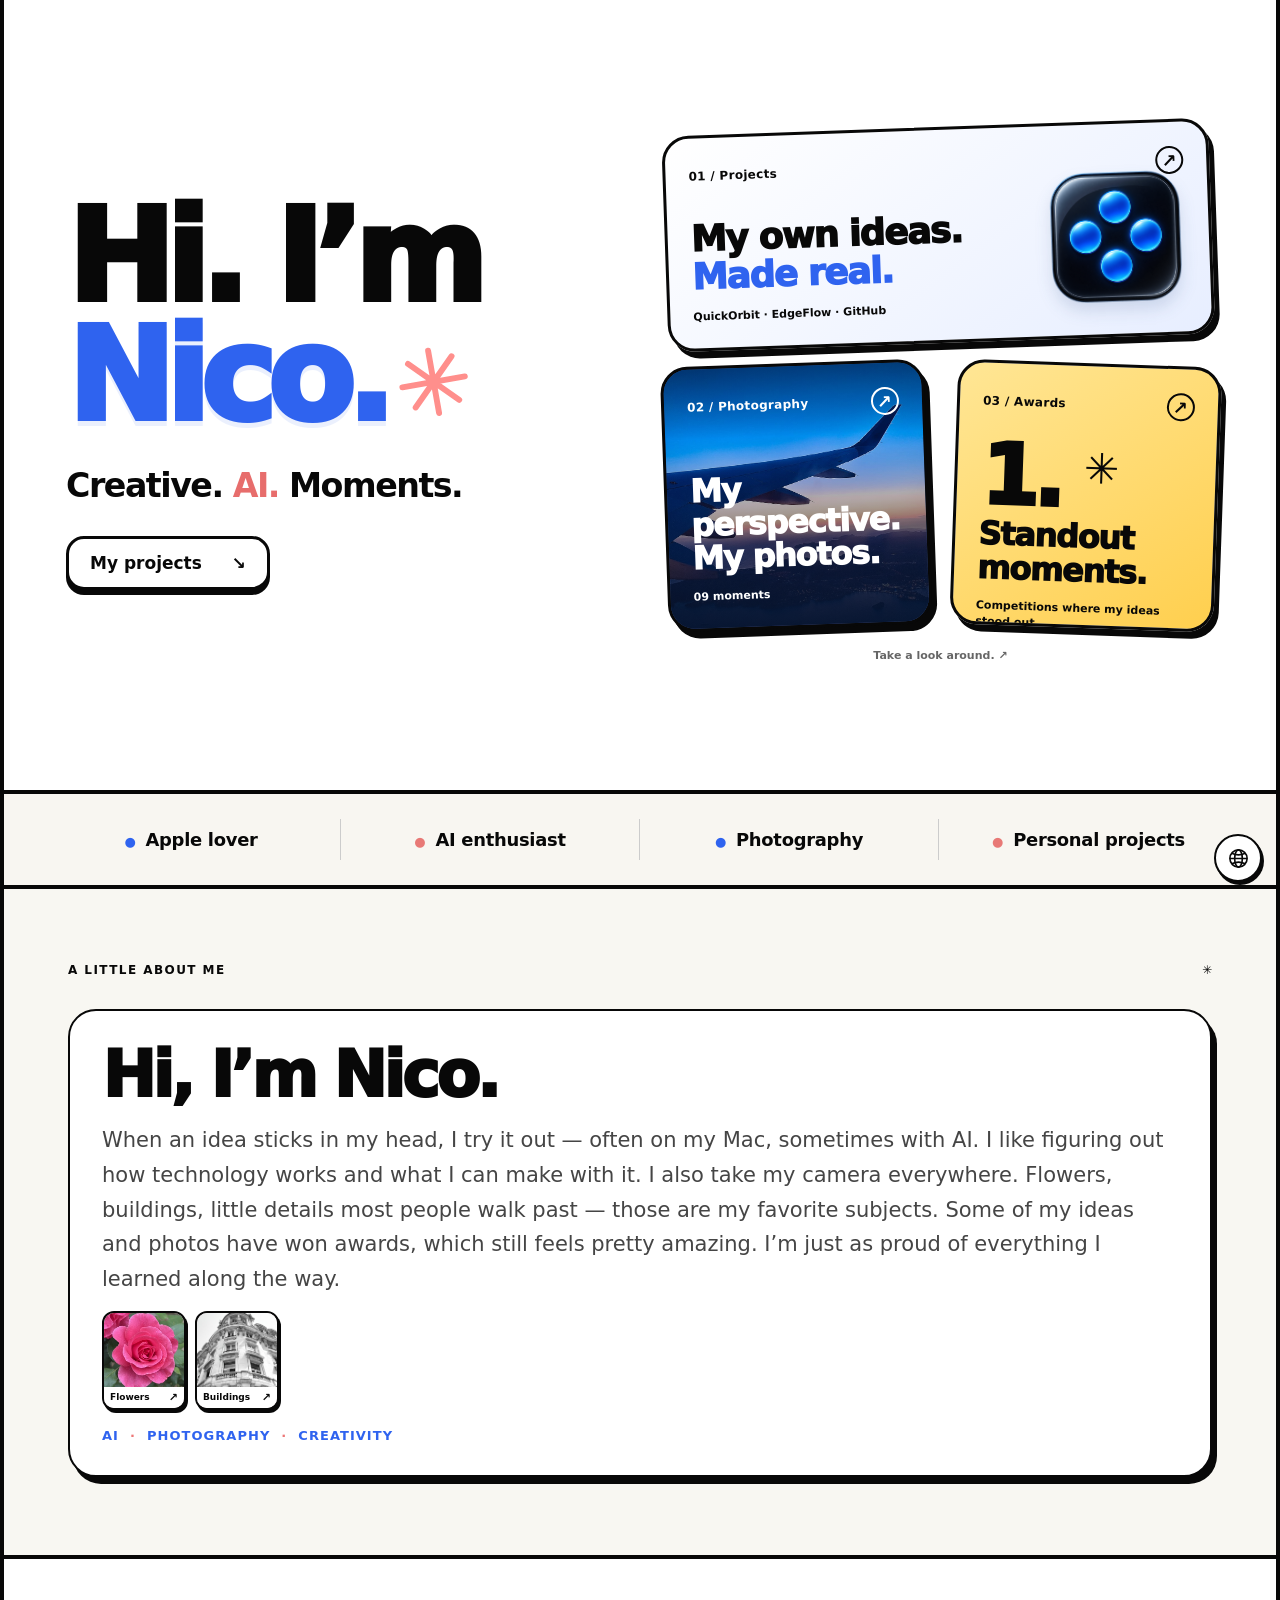
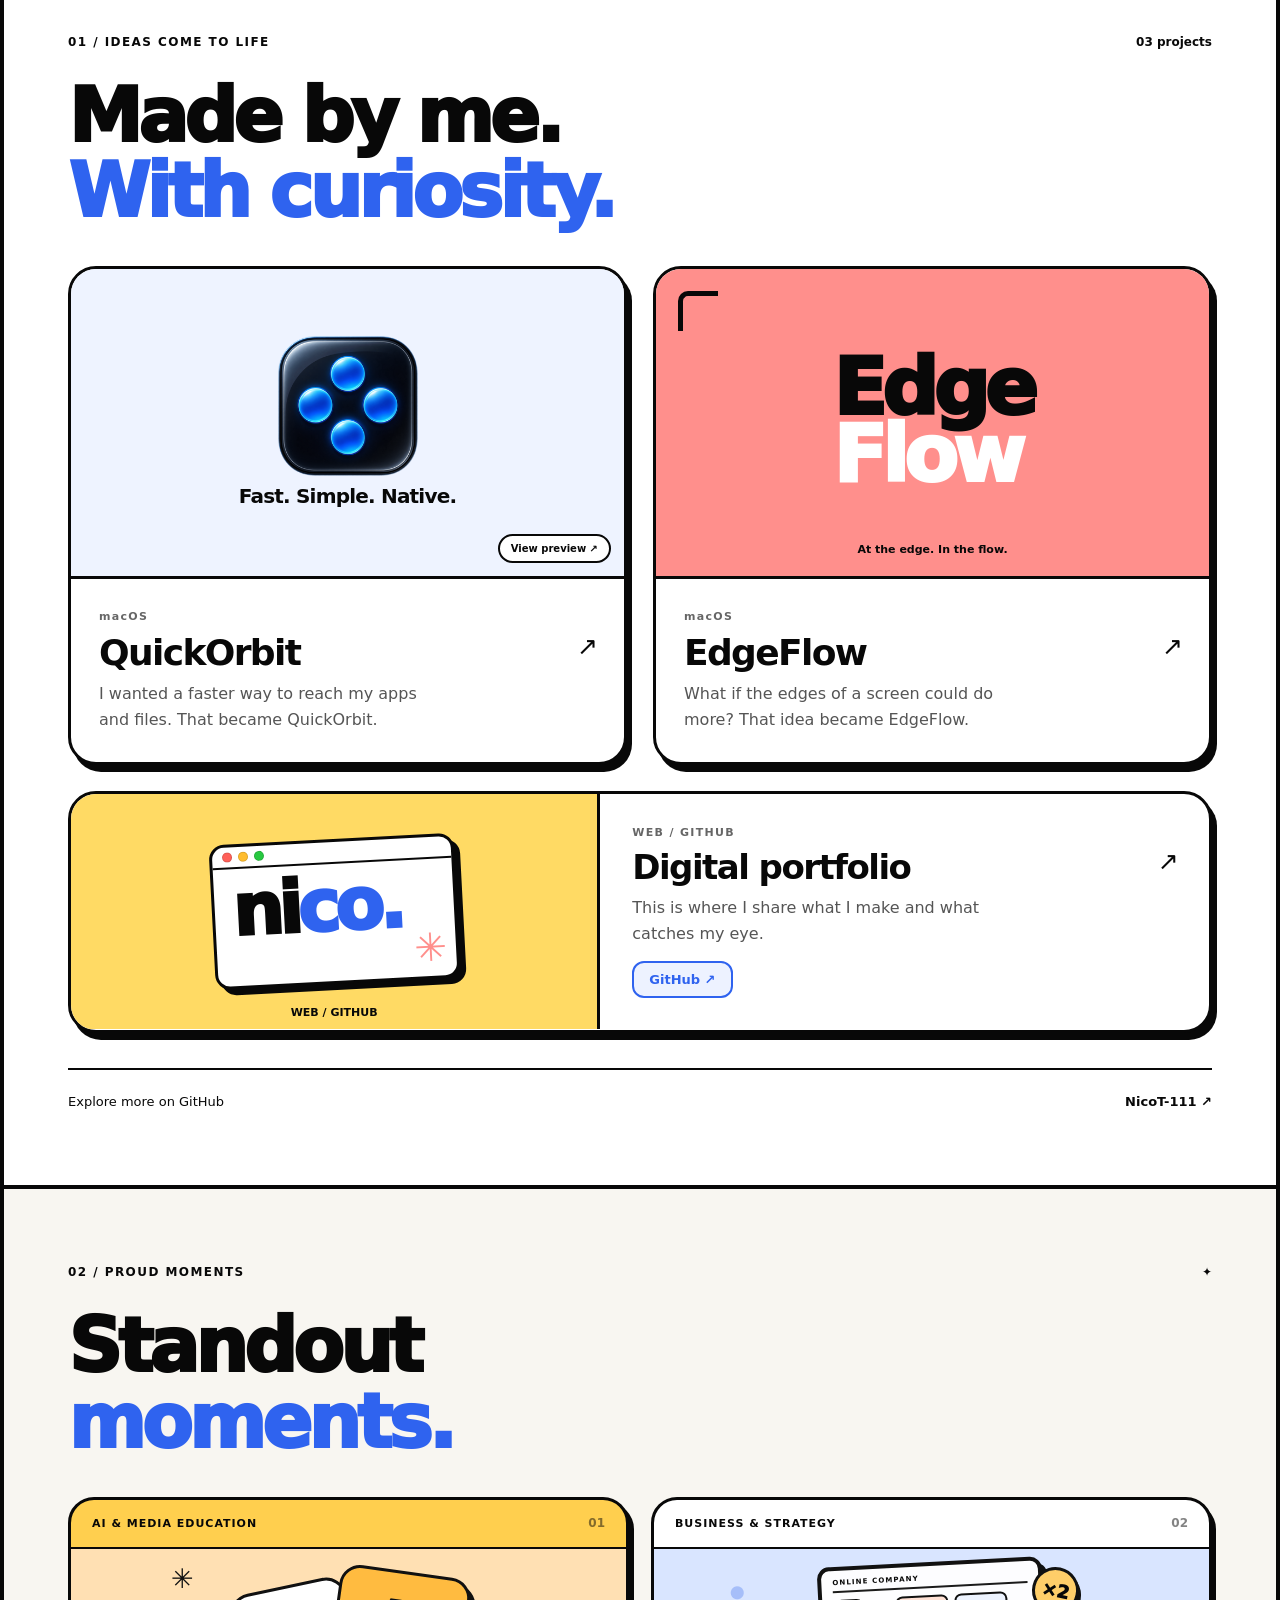
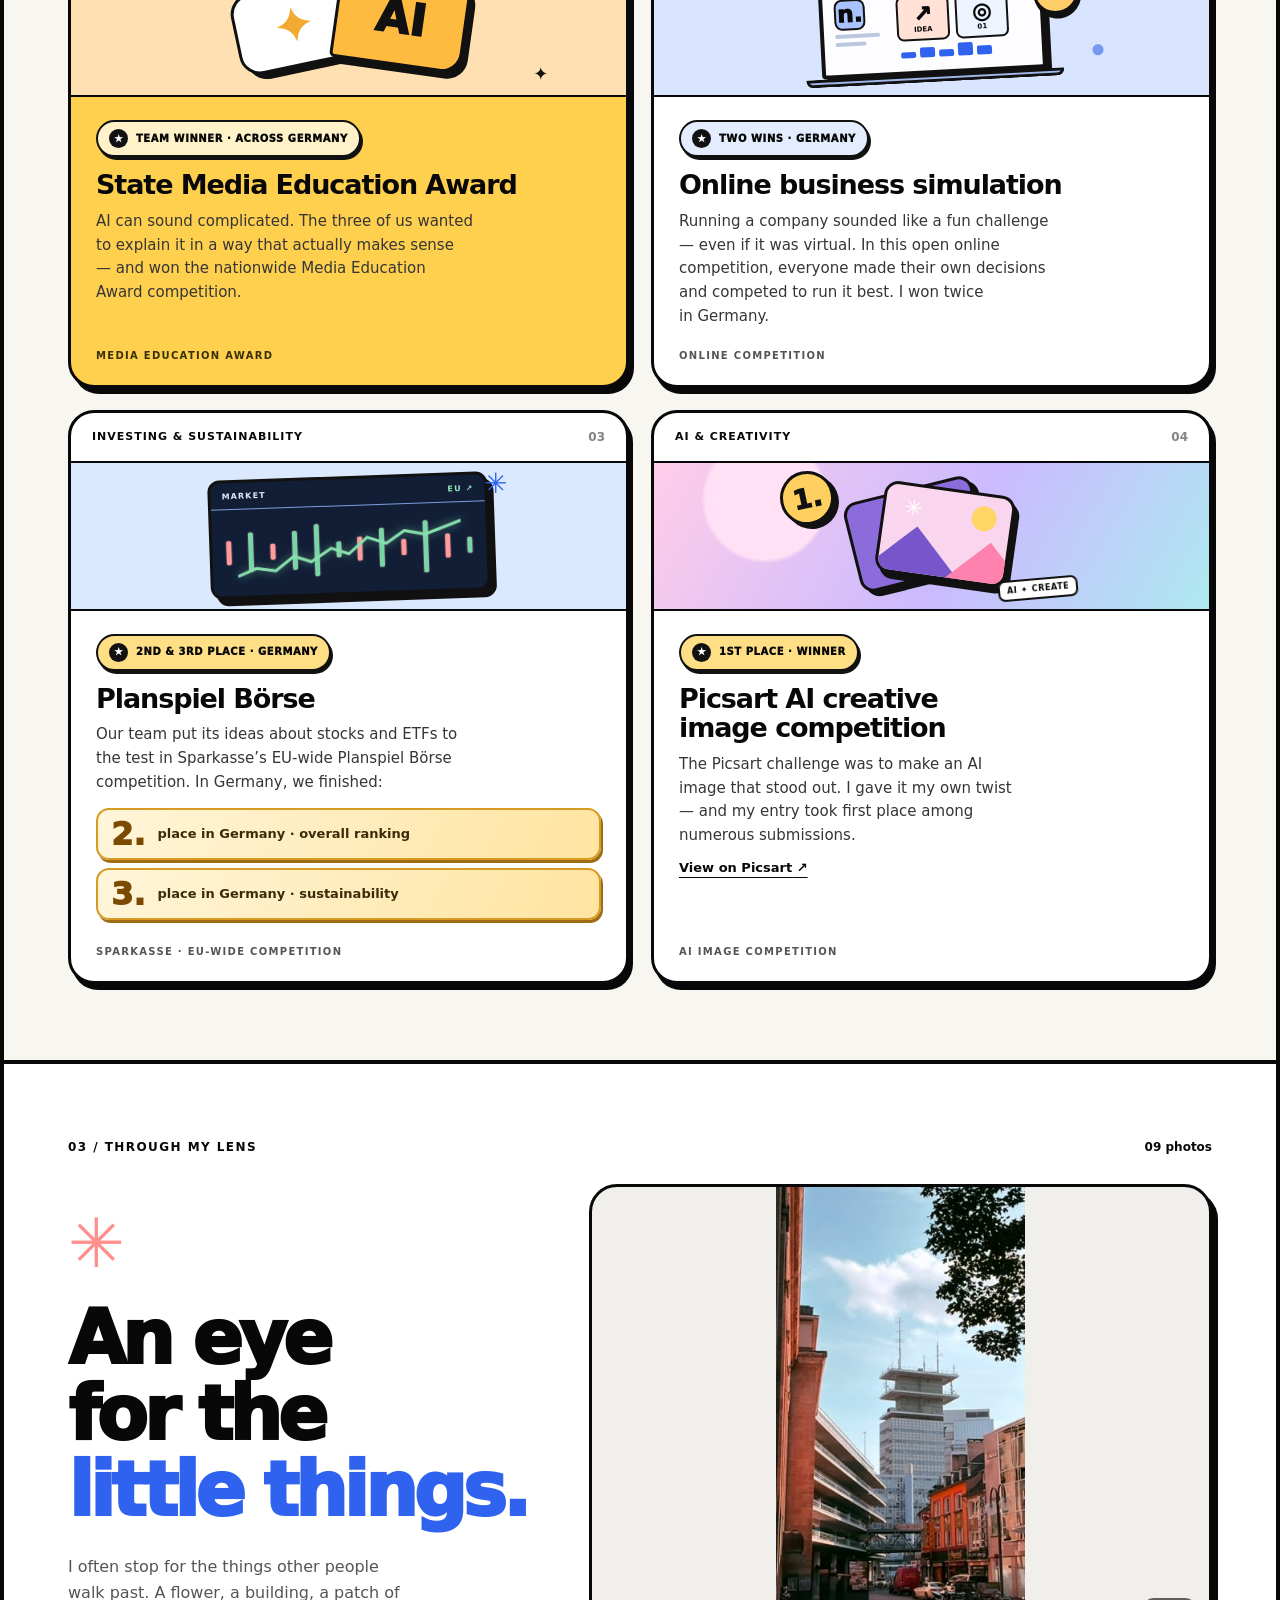
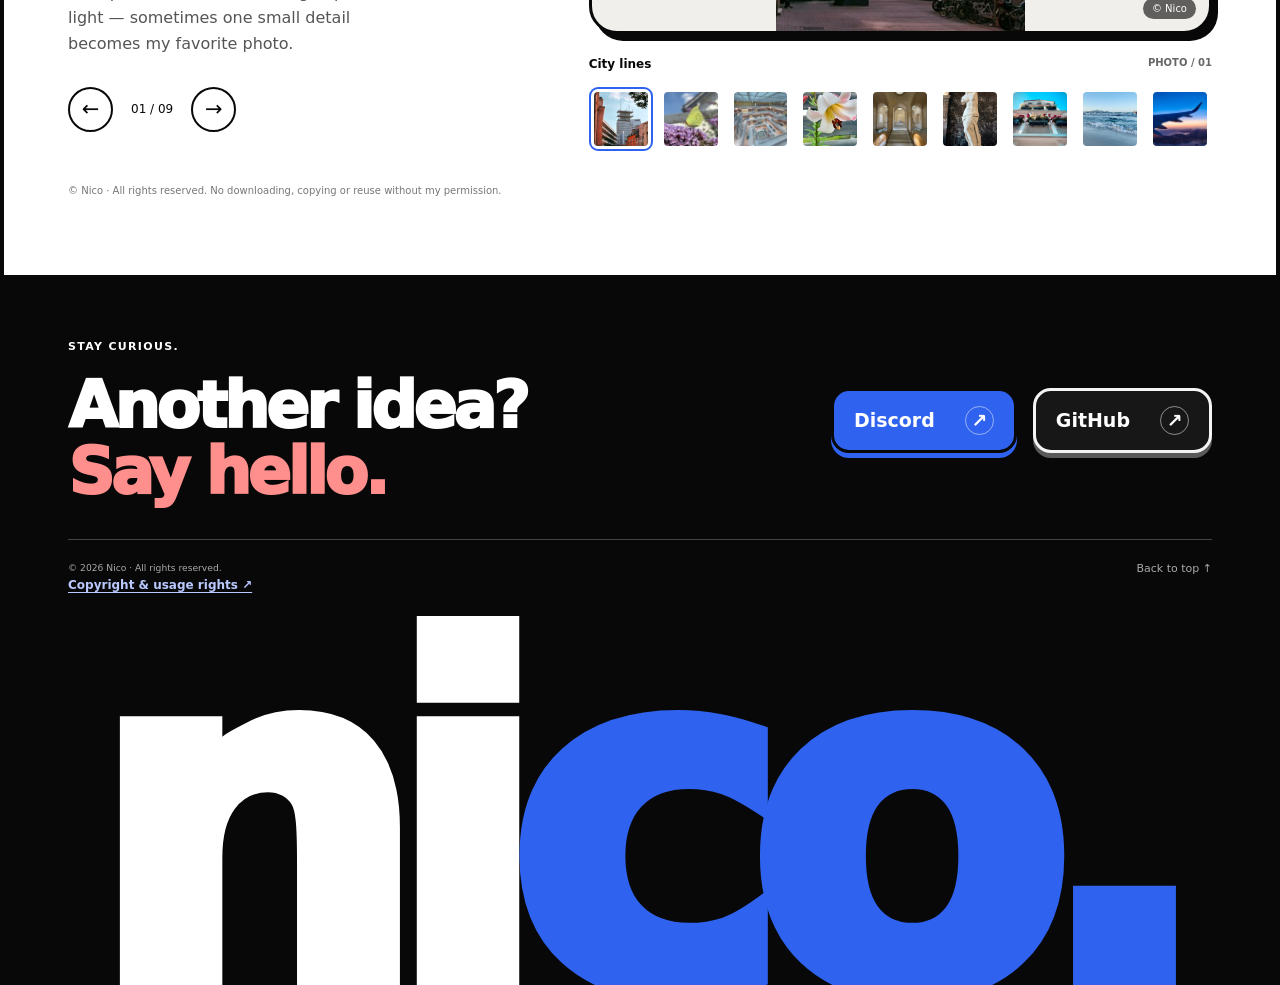
==== commit 80e0c727: "Use polished personal text" ====
--- a/Nico-GitHub-Pages-FERTIG/index.html
+++ b/Nico-GitHub-Pages-FERTIG/index.html
@@ -1,3 +1,3 @@
-<!doctype html><html lang="en"><head><meta charset="UTF-8"><meta name="viewport" content="width=device-width, initial-scale=1.0"><title>Nico — Persönliches Portfolio</title><meta name="description" content="Nicos Projekte, Auszeichnungen und Fotografie."><link rel="icon" href="./favicon.svg">  <script type="module" crossorigin src="./assets/index-CozVTqur.js"></script>
+<!doctype html><html lang="en"><head><meta charset="UTF-8"><meta name="viewport" content="width=device-width, initial-scale=1.0"><title>Nico — Persönliches Portfolio</title><meta name="description" content="Nicos Projekte, Auszeichnungen und Fotografie."><link rel="icon" href="./favicon.svg">  <script type="module" crossorigin src="./assets/index-BVEka232.js"></script>
   <link rel="stylesheet" crossorigin href="./assets/index-_3ClKg1i.css">
 </head><body><div id="root"></div></body></html>
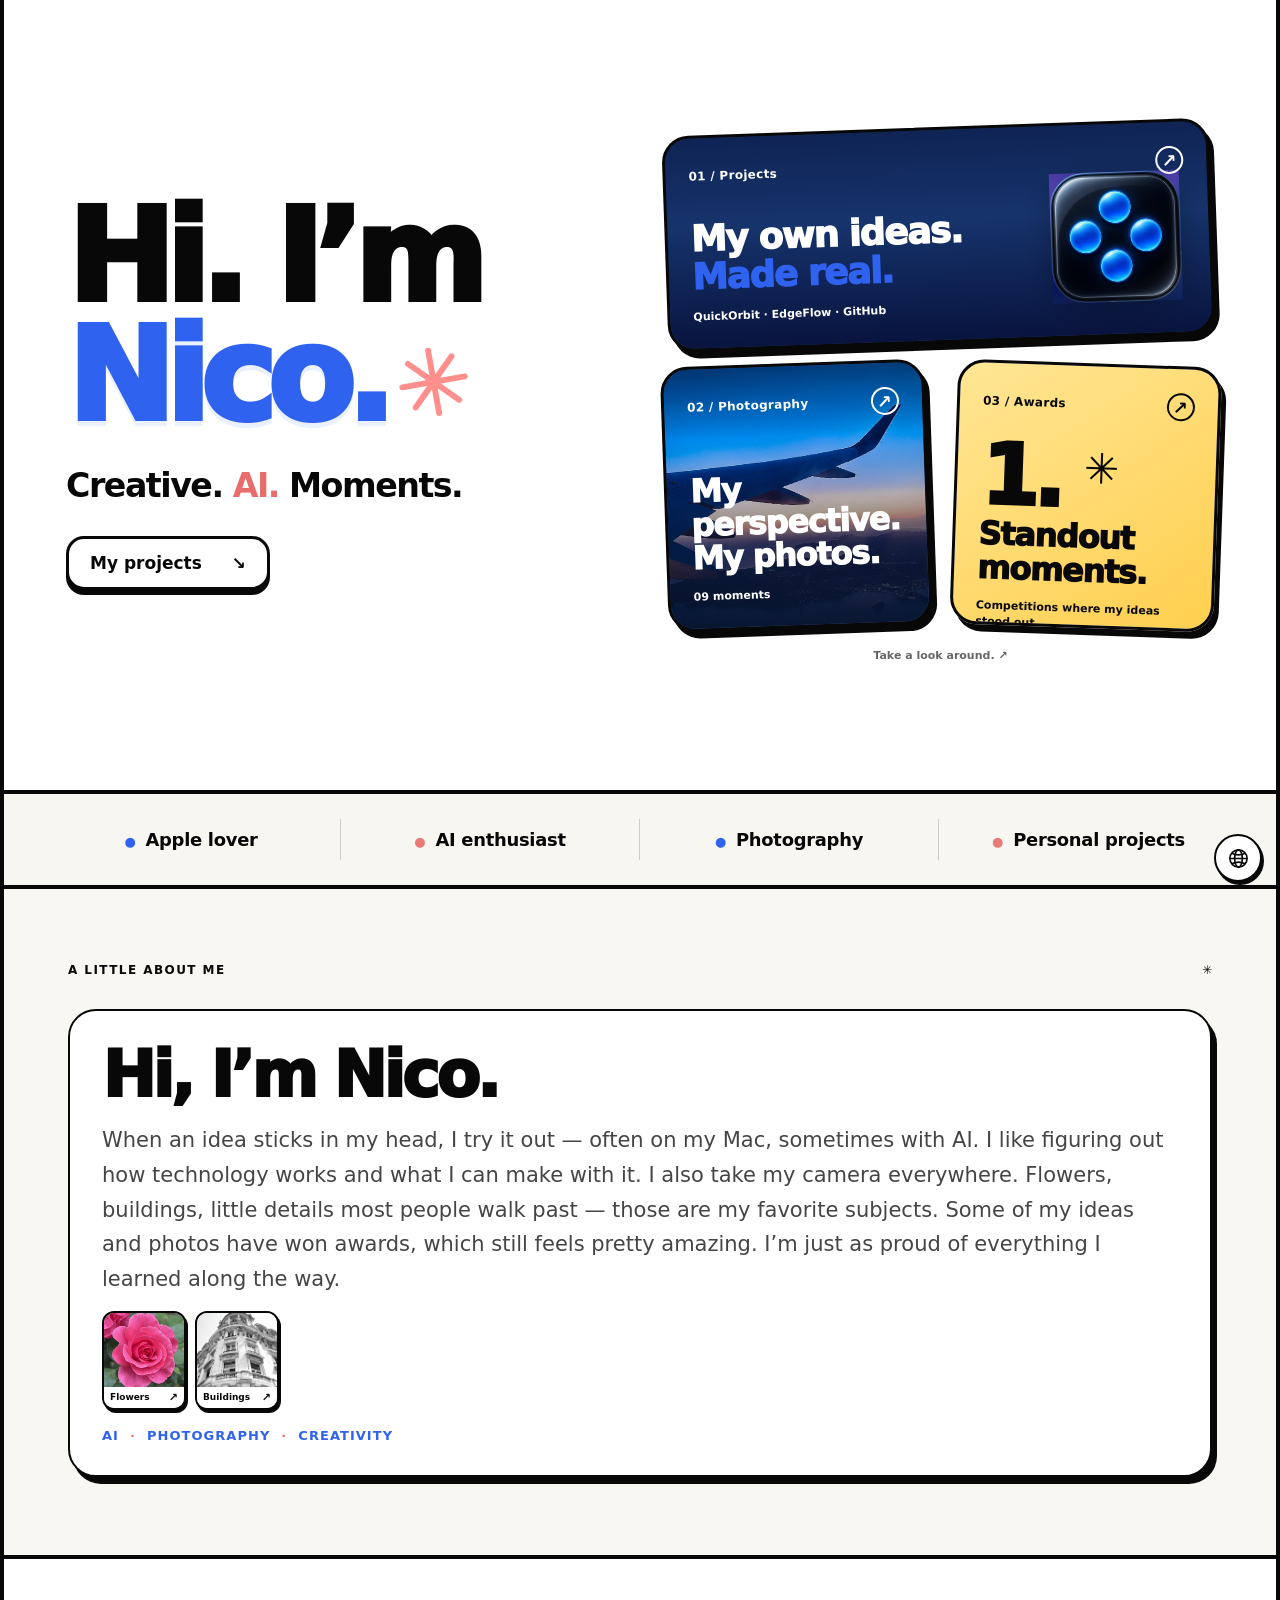
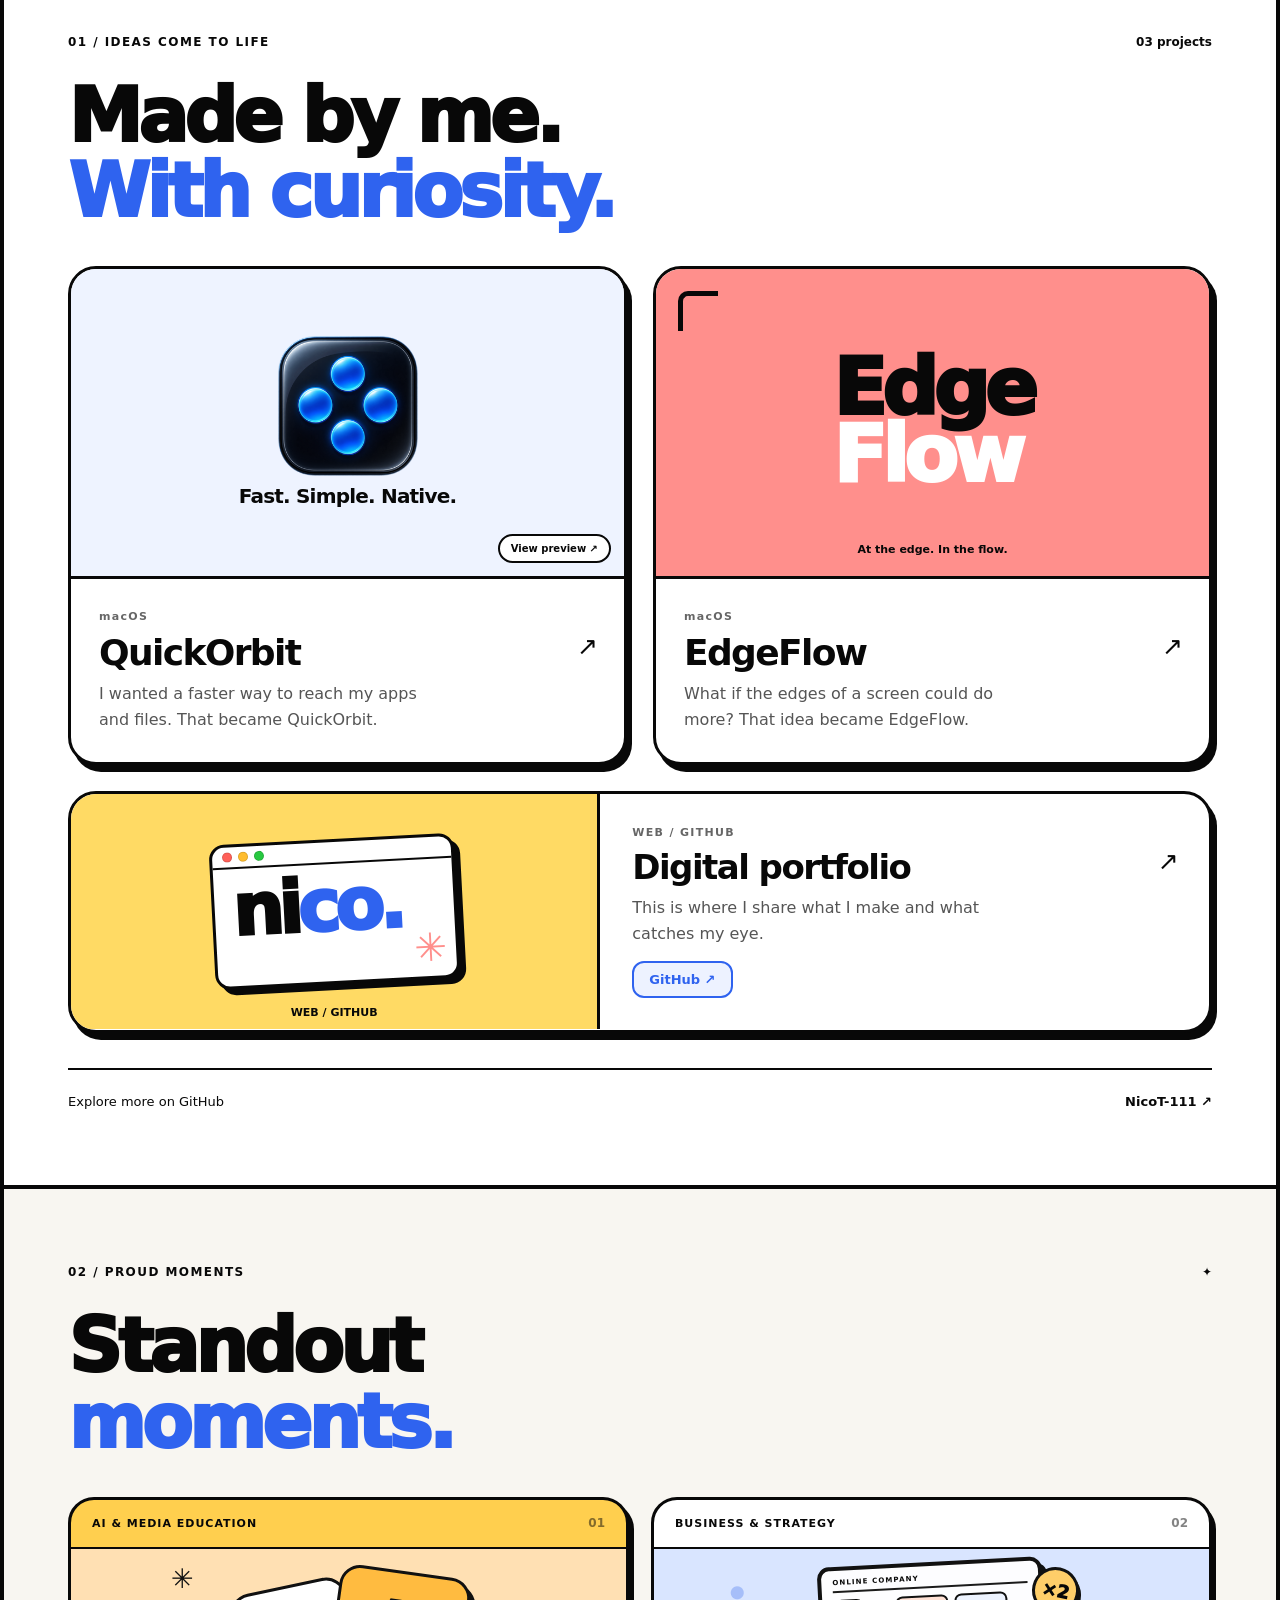
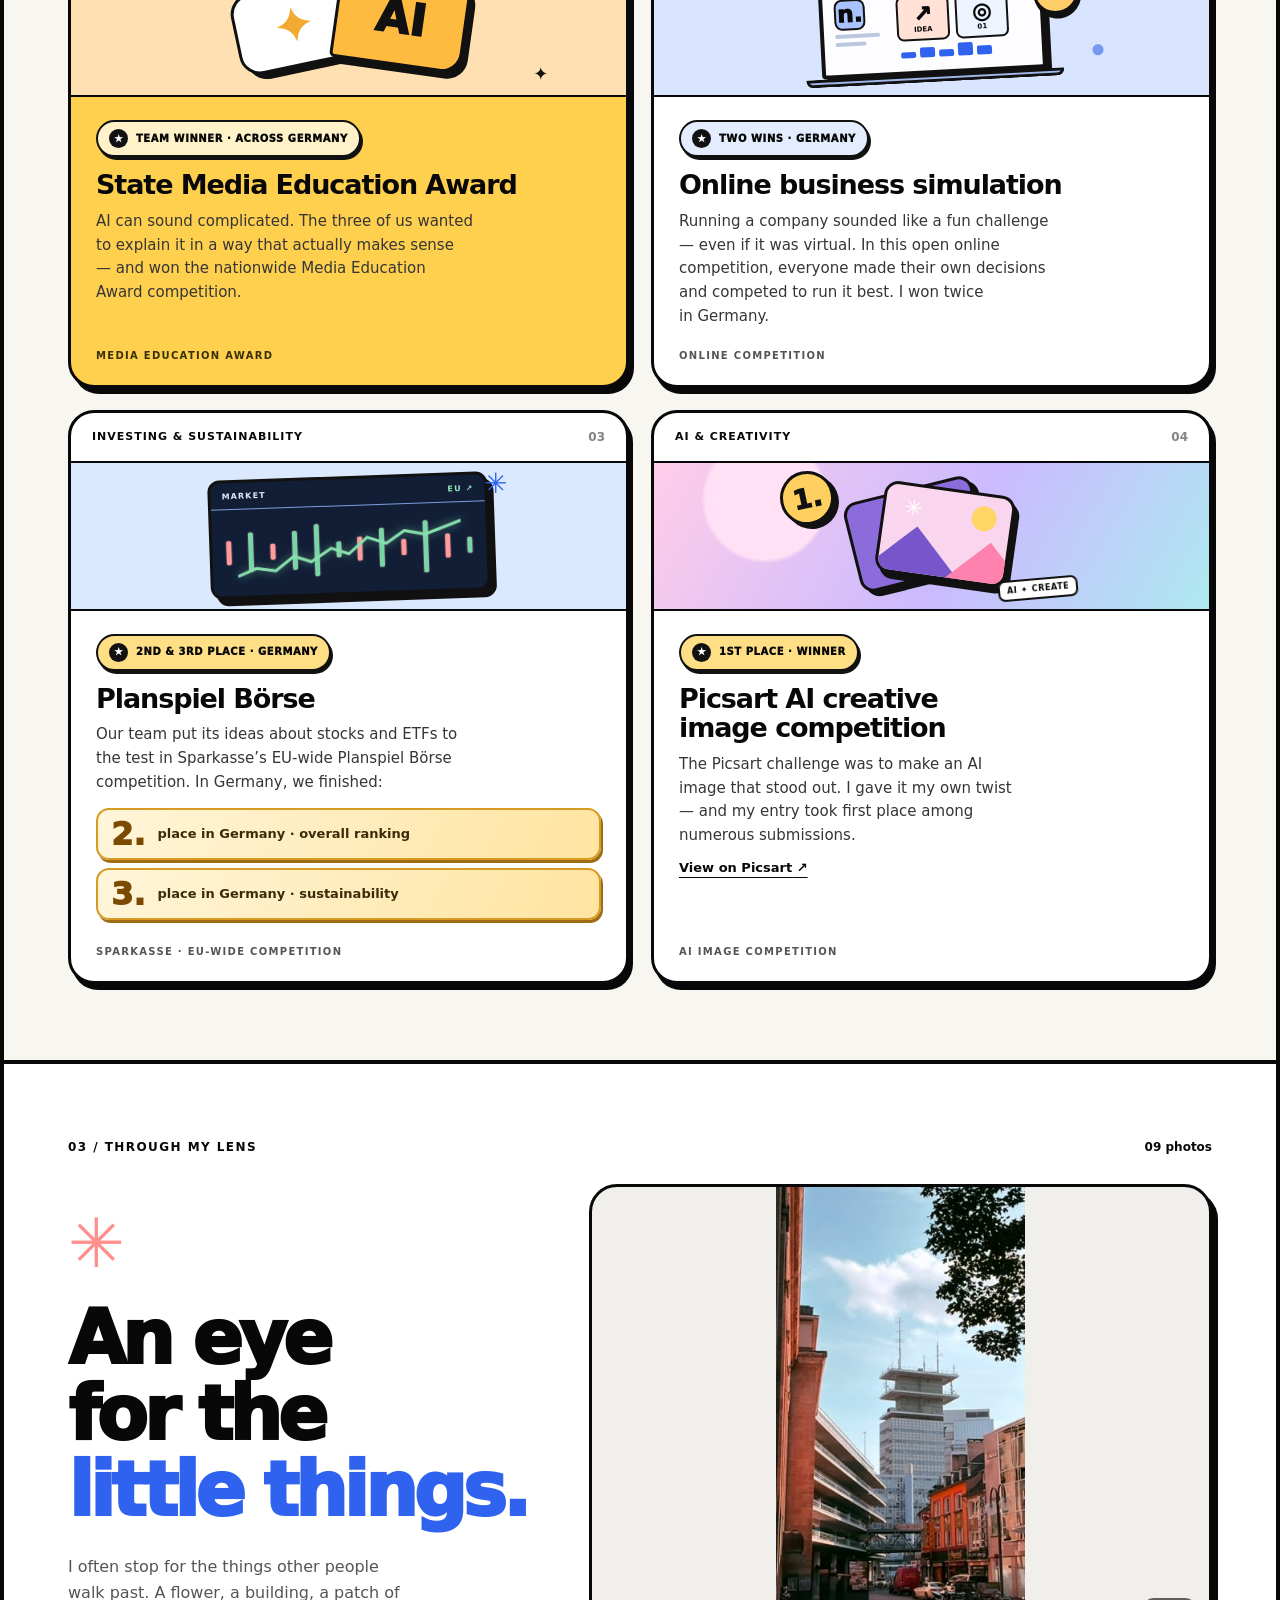
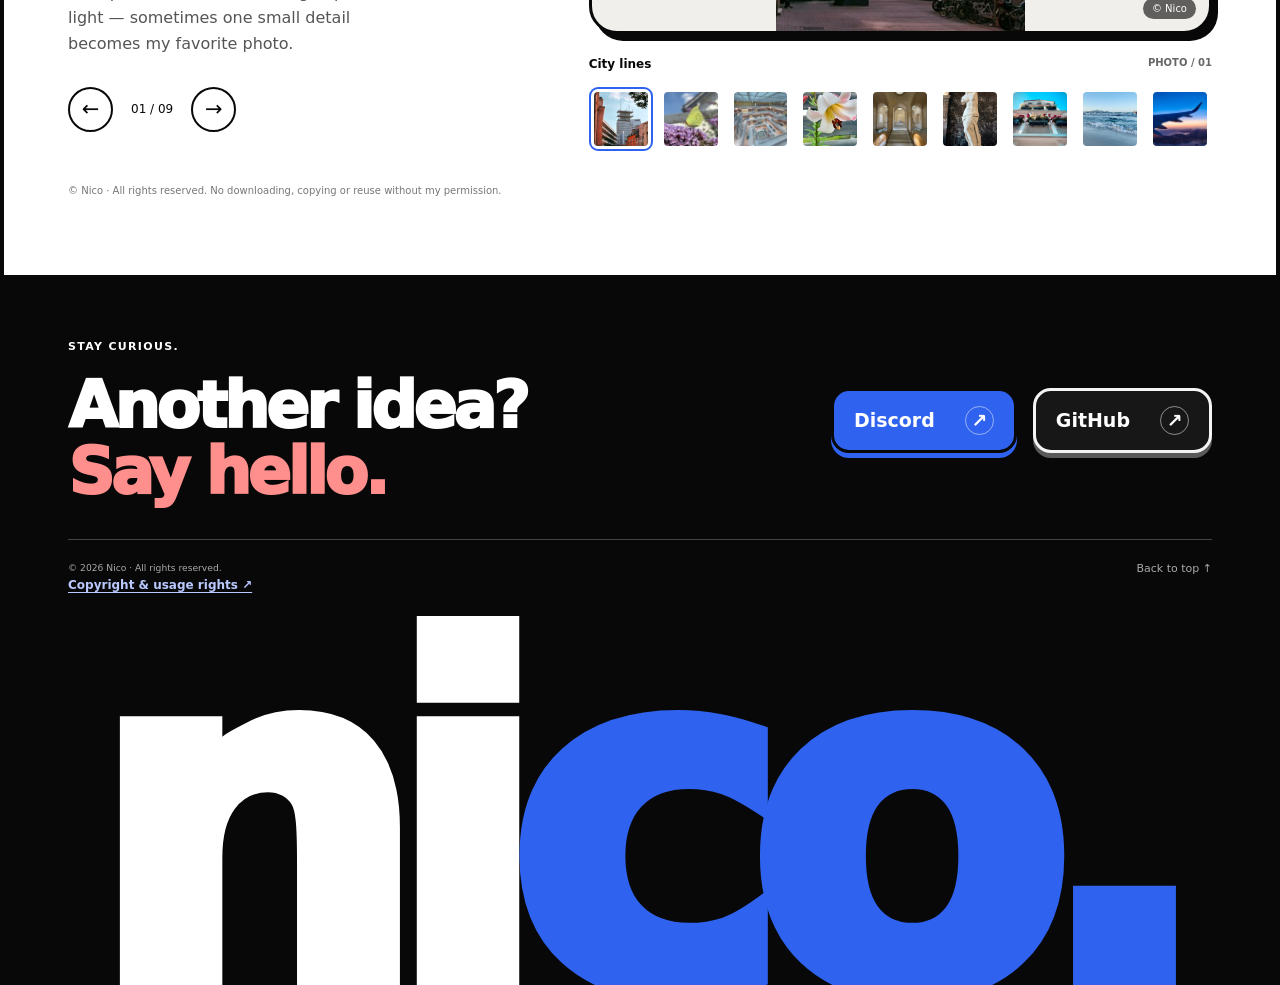
==== commit f9d09e58: "Publish QuickOrbit preview tile" ====
--- a/Nico-GitHub-Pages-FERTIG/index.html
+++ b/Nico-GitHub-Pages-FERTIG/index.html
@@ -1,3 +1,3 @@
-<!doctype html><html lang="en"><head><meta charset="UTF-8"><meta name="viewport" content="width=device-width, initial-scale=1.0"><title>Nico — Persönliches Portfolio</title><meta name="description" content="Nicos Projekte, Auszeichnungen und Fotografie."><link rel="icon" href="./favicon.svg">  <script type="module" crossorigin src="./assets/index-BVEka232.js"></script>
-  <link rel="stylesheet" crossorigin href="./assets/index-_3ClKg1i.css">
+<!doctype html><html lang="en"><head><meta charset="UTF-8"><meta name="viewport" content="width=device-width, initial-scale=1.0"><title>Nico — Persönliches Portfolio</title><meta name="description" content="Nicos Projekte, Auszeichnungen und Fotografie."><link rel="icon" href="./favicon.svg">  <script type="module" crossorigin src="./assets/index-CXj7Y0Pt.js"></script>
+  <link rel="stylesheet" crossorigin href="./assets/index-5gvrBAHE.css">
 </head><body><div id="root"></div></body></html>
--- a/Nico-GitHub-Pages-FERTIG/assets/index-5gvrBAHE.css
+++ b/Nico-GitHub-Pages-FERTIG/assets/index-5gvrBAHE.css
@@ -0,0 +1 @@
+:root{color:#080808;--blue:#2f63ef;--coral:#ff8f8c;--ink:#080808;--round:"SF Pro Rounded",ui-rounded,"Arial Rounded MT Bold",system-ui,sans-serif;--ease:cubic-bezier(.2,.8,.2,1);background:#ececea;font-family:Inter,system-ui,-apple-system,sans-serif}*{box-sizing:border-box}html{scroll-behavior:smooth;scroll-padding-top:20px}body{-webkit-font-smoothing:antialiased;min-width:320px;margin:0}button,a{font:inherit;color:inherit}a{text-decoration:none}button{cursor:pointer}button:focus-visible,a:focus-visible{outline-offset:5px;outline:4px solid #8ab4ff}button{border:0}img{max-width:100%;display:block}h1,h2,h3,p,figure{margin:0}h1,h2,h3{font-family:var(--round);text-wrap:balance}p{text-wrap:pretty;line-height:1.6}em{color:var(--blue);font-style:normal}.site{border-inline:4px solid var(--ink);background:#fff;max-width:1440px;margin:auto;overflow:clip}.section{border-top:4px solid var(--ink);padding:76px 64px}.eyebrow{letter-spacing:.12em;font-size:11px;font-weight:850}.section-head{justify-content:space-between;align-items:center;gap:18px;margin-bottom:30px;display:flex}.section-head>span:last-child{font-size:12px;font-weight:750}.section h2,footer h2{letter-spacing:-.055em;font-size:clamp(42px,5.5vw,76px);font-weight:950;line-height:1.02}.button{border:3px solid var(--ink);min-height:54px;box-shadow:0 5px 0 var(--ink);transition:transform .22s var(--ease),box-shadow .22s var(--ease),background .22s;background:#fff;border-radius:18px;justify-content:center;align-items:center;gap:30px;padding:12px 21px;font-weight:850;display:inline-flex}.button:hover{box-shadow:0 8px 0 var(--ink);background:#eff3ff;transform:translateY(-3px)}.button:active{box-shadow:0 2px 0 var(--ink);transform:translateY(3px)}.text-link{text-underline-offset:5px;font-weight:800;text-decoration:underline}.floating-language{right:max(18px,env(safe-area-inset-right));bottom:max(18px,env(safe-area-inset-bottom));border:2px solid var(--ink);box-shadow:2px 3px 0 var(--ink);z-index:50;background:#fff;border-radius:99px;gap:2px;padding:3px;display:flex;position:fixed}.floating-language button{background:0 0;border-radius:99px;align-items:center;gap:5px;min-height:34px;padding:7px 10px;font-size:12px;font-weight:800;display:flex}.floating-language button[aria-pressed=true]{background:var(--blue);color:#fff}.skip-link{z-index:80;background:#fff;padding:16px;position:fixed;top:-100px;left:20px}.skip-link:focus{top:12px}.hero{grid-template-columns:1.15fr 1fr;align-items:center;gap:40px;min-height:min(800px,94svh);padding:72px 64px 68px;display:grid}.hero h1{letter-spacing:-.065em;margin:26px 0 24px;font-size:clamp(70px,9vw,130px);font-weight:950;line-height:.95}.hero h1>span{color:var(--blue);text-shadow:0 5px #2f63ef19}.name-star{color:var(--coral);animation:star-arrive 1.4s var(--ease) both;margin-left:.12em;font-size:.8em;display:inline-block;transform:rotate(-10deg)}.slogan{font-family:var(--round);letter-spacing:-.045em;font-size:clamp(23px,2.7vw,38px);font-weight:900;line-height:1.12}.slogan em{color:#e76d6c}.hero-subline{color:#4d4d4d;max-width:400px;margin:20px 0 28px;font-size:15px}.hero-composition{padding:16px 4px 60px;position:relative}.hero-app{aspect-ratio:1/1.05;border:4px solid var(--ink);box-shadow:10px 10px 0 var(--ink);transition:transform .45s var(--ease);background:#f3f6ff;border-radius:48px;flex-direction:column;justify-content:center;align-items:center;display:flex;position:relative;transform:rotate(-2deg)}.hero-app:hover{transform:rotate(0)translateY(-4px)}.small-pill{border:2px solid var(--ink);letter-spacing:.1em;background:#fff;border-radius:30px;padding:8px 11px;font-size:10px;font-weight:800;position:absolute;top:25px}.hero-app img{filter:drop-shadow(0 12px 10px #1d326b28);width:38%;height:auto;transition:transform .45s var(--ease)}.hero-app:hover img{transform:translateY(-6px)rotate(4deg)}.hero-app strong{font-size:clamp(28px,3.5vw,46px);font-family:var(--round);letter-spacing:-.065em;color:var(--blue);margin-top:15px;font-weight:950}.hero-app strong span{color:var(--ink)}.mini-note{margin-top:8px;font-size:12px}.hero-award{border:3px solid var(--ink);max-width:240px;box-shadow:4px 5px 0 var(--ink);transition:transform .3s var(--ease);background:#ffcf4e;border-radius:20px;grid-template-columns:auto 1fr;align-items:center;gap:4px 12px;padding:17px;display:grid;position:absolute;bottom:0;right:-12px;transform:rotate(4deg)}.hero-award:hover{transform:rotate(0)}.hero-award>span:first-child{letter-spacing:.1em;grid-column:1/-1;font-size:10px;font-weight:900}.hero-award strong{font:950 65px/.9 var(--round);letter-spacing:-.07em}.hero-award>span:last-child{font-size:12px;font-weight:800;line-height:1.5}.identity-strip{border-top:4px solid var(--ink);background:#f8f6f1;grid-template-columns:repeat(4,1fr);padding:20px 40px;display:grid}.identity-strip span{text-align:center;border-right:1px solid #ccc;padding:6px 12px;font-size:12px;font-weight:800}.identity-strip span:last-child{border:0}.identity-strip span:before{content:"●";color:var(--blue);margin-right:8px;font-size:10px}.identity-strip span:nth-child(2n):before{color:#e87976}.title-row{justify-content:space-between;align-items:end;gap:30px;margin-bottom:32px;display:flex}.title-row p{color:#555;max-width:240px;font-size:14px}.project-filters{flex-wrap:wrap;gap:8px;margin:30px 0 25px;display:flex}.project-filters button{background:#fff;border:2px solid #dededb;border-radius:99px;min-height:42px;padding:9px 15px;font-size:13px;font-weight:800;transition:background .2s,color .2s,border-color .2s}.project-filters button[aria-pressed=true]{color:#fff;background:var(--ink);border-color:var(--ink)}.project-filters button:hover{border-color:var(--ink)}.project-filters small{opacity:.65;margin-left:9px;font-size:10px}.project-grid{grid-template-columns:1fr 1fr;gap:25px;display:grid}.project-card{border:3px solid var(--ink);animation:card-in .45s var(--ease) both;background:#fff;border-radius:28px;overflow:hidden}.project-art{border-bottom:3px solid var(--ink);isolation:isolate;background:#eef3ff;justify-content:center;align-items:center;width:100%;height:245px;display:flex;position:relative;overflow:hidden}.orbit-icon-layer{transition:opacity .45s,transform .6s var(--ease);flex-direction:column;justify-content:center;align-items:center;gap:8px;display:flex}.orbit-icon-layer img{width:120px;height:120px}.orbit-icon-layer strong{font:850 20px var(--round);letter-spacing:-.04em}.orbit-screen-layer{object-fit:cover;opacity:0;width:100%;height:100%;transition:opacity .45s,transform .7s var(--ease);pointer-events:none;position:absolute;inset:0;transform:scale(1.06)}.is-open .orbit-icon-layer{opacity:0;transform:scale(.93)}.is-open .orbit-screen-layer{opacity:1;transform:scale(1)}.preview-hint{border:2px solid var(--ink);background:#fff;border-radius:99px;padding:7px 11px;font-size:10px;font-weight:800;position:absolute;bottom:13px;right:13px}.edge .project-art{background:var(--coral)}.edge .project-art>strong{font:950 67px/.85 var(--round);letter-spacing:-.065em;transition:transform .4s var(--ease)}.edge .project-art>strong span{color:#fff;display:block}.edge-corner{border-top:5px solid var(--ink);border-left:5px solid var(--ink);border-radius:10px 0 0;width:40px;height:40px;position:absolute;top:22px;left:22px}.art-caption{font-size:11px;font-weight:750;position:absolute;bottom:20px}.project-art:hover>strong{transform:translate(6px)}.web .project-art{background:#ffda64}.mini-browser{border:3px solid var(--ink);width:61%;height:163px;box-shadow:6px 6px 0 var(--ink);transition:transform .4s var(--ease);background:#fff;border-radius:15px;position:relative;transform:rotate(-3deg)}.mini-browser>span{border-bottom:2px solid var(--ink);letter-spacing:3px;padding:5px 10px;font-size:8px;display:block}.mini-browser strong{font:950 78px var(--round);letter-spacing:-.075em;padding-left:17px}.mini-browser strong span{color:var(--blue)}.mini-browser i{color:var(--coral);font-size:39px;font-style:normal;position:absolute;bottom:6px;right:9px}.project-art:hover .mini-browser{transform:rotate(0)}.photo .project-art>img{object-fit:cover;object-position:50% 64%;width:100%;height:100%;transition:transform .65s var(--ease)}.photo .project-art:hover>img{transform:scale(1.035)}.art-photo-label{color:#fff;text-shadow:0 1px 5px #000;font-size:12px;font-weight:800;position:absolute;bottom:16px;left:18px}.project-copy .eyebrow{color:#666;font-size:10px}.project-copy h3{letter-spacing:-.045em;justify-content:space-between;gap:8px;margin:8px 0;font-size:29px;display:flex}.project-copy h3 span{font:400 25px system-ui;transition:transform .25s}.project-copy a:hover h3 span{transform:translate(3px,-3px)}.project-copy p{color:#555;max-width:350px;font-size:13px}.github-row{border-top:2px solid var(--ink);justify-content:space-between;gap:20px;margin-top:35px;padding-top:24px;font-size:13px;display:flex}.pagination{justify-content:center;gap:20px;margin-top:24px;display:flex}.pagination button{padding:10px 20px}.achievements{background:#f8f6f1}.award-grid{grid-template-columns:repeat(3,1fr);gap:20px;margin-top:36px;display:grid}.award-grid article{border:3px solid var(--ink);background:#fff;border-radius:25px;flex-direction:column;align-items:start;padding:25px 23px 28px;display:flex}.award-grid .award-featured{box-shadow:5px 6px 0 var(--ink);background:#ffcf4e}.award-number{font:950 clamp(70px,8vw,105px)/1 var(--round);letter-spacing:-.07em;margin:20px 0 2px;display:block;position:relative}.award-number i{font:normal 45px var(--round);position:absolute;top:12px;right:-85px}.award-label{letter-spacing:.13em;font-size:11px;font-weight:900}.award-grid h3{letter-spacing:-.04em;overflow-wrap:anywhere;margin:23px 0 12px;font-size:23px;line-height:1.13}.award-grid p{color:#444;font-size:13px}.award-grid a{margin-top:18px;font-size:12px}.gallery-layout{grid-template-columns:.85fr 1.15fr;align-items:center;gap:60px;display:grid}.gallery-star{color:var(--coral);margin-bottom:18px;font-size:68px;display:block}.gallery-story p{color:#555;max-width:340px;margin-top:26px;font-size:14px}.gallery-print{border:3px solid var(--ink);height:450px;max-height:60svh;box-shadow:6px 7px 0 var(--ink);touch-action:pan-y;background:#f0efec;border-radius:25px;position:relative;overflow:hidden}.gallery-print img{object-fit:contain;opacity:0;pointer-events:none;width:100%;height:100%;transition:opacity .45s;position:absolute;inset:0}.gallery-print img.active{opacity:1}.photo-credit{color:#fff;background:#0009;border-radius:99px;padding:5px 9px;font-size:10px;position:absolute;bottom:12px;right:13px}.photo-caption{justify-content:space-between;gap:10px;margin:23px 0 16px;font-size:12px;font-weight:700;display:flex}.photo-caption>span:last-child{color:#666;font-size:10px}.photo-controls{align-items:center;gap:18px;margin-top:30px;display:flex}.photo-controls span{font-variant-numeric:tabular-nums;font-size:12px}.photo-controls button{border:2px solid var(--ink);background:#fff;border-radius:50%;width:45px;height:45px;font-size:21px;transition:background .2s,transform .2s}.photo-controls button:hover{background:#e9efff;transform:translateY(-2px)}.gallery-thumbs{grid-template-columns:repeat(9,minmax(0,1fr));gap:6px;display:grid}.gallery-thumbs button{background:0 0;border:2px solid #0000;border-radius:9px;min-width:0;padding:3px;transition:transform .2s,border-color .2s}.gallery-thumbs button[aria-pressed=true]{border-color:var(--blue)}.gallery-thumbs button:hover{transform:translateY(-3px)}.gallery-thumbs img{aspect-ratio:1;object-fit:cover;border-radius:4px;width:100%}.photo-rights{color:#777;max-width:650px;margin-top:32px;font-size:10px}footer{background:var(--ink);color:#fff;padding:60px 64px 75px}.footer-top{justify-content:space-between;align-items:center;gap:30px;display:flex}footer h2{margin-top:20px;font-size:clamp(40px,5vw,66px)}footer em{color:var(--coral)}.footer-actions .button{color:var(--ink);box-shadow:0 5px 0 var(--blue)}.footer-wordmark{font:950 clamp(130px,30vw,420px)/.9 var(--round);letter-spacing:-.085em;margin:45px 0 20px;display:block}.footer-bottom{color:#aaa;border-top:1px solid #444;justify-content:space-between;gap:25px;padding-top:22px;font-size:11px;display:flex}.reveal{opacity:0;transition:opacity .65s ease,transform .7s var(--ease);transform:translateY(22px)}.reveal.is-visible{opacity:1;transform:none}@keyframes card-in{0%{opacity:0;transform:translateY(10px)}to{opacity:1;transform:none}}@keyframes star-arrive{0%{opacity:0;transform:rotate(-55deg)}to{opacity:1;transform:rotate(-10deg)}}@media (width>=1000px){.hero-copy{animation:card-in .75s var(--ease) both}.hero-composition{animation:card-in .8s .1s var(--ease) both}}@media (width<=900px){.hero{gap:28px;padding:60px 36px}.section{padding:60px 36px}.hero h1{font-size:85px}.slogan{font-size:25px}.hero-app{border-radius:35px}.hero-award{max-width:200px;padding:13px;right:-5px}.hero-award strong{font-size:50px}.hero-award>span:last-child{font-size:10px}.award-grid{gap:12px}.award-grid article{padding:22px 16px}.award-grid h3{font-size:20px}.award-grid .eyebrow{letter-spacing:.07em;font-size:9px}.award-number i{font-size:32px;right:-55px}.gallery-layout{gap:30px}.gallery-print{height:380px}footer{padding:50px 36px 75px}}@media (width<=640px){.site{border-inline:2px solid var(--ink)}.hero{grid-template-columns:1fr;gap:22px;min-height:0;padding:42px 24px 40px}.hero h1{margin-top:22px;font-size:clamp(72px,19vw,106px)}.hero-subline{max-width:330px;font-size:14px}.hero-composition{width:100%;max-width:390px;margin:0 auto;padding:8px 20px 36px 0}.hero-app{aspect-ratio:1.55;box-shadow:6px 6px 0 var(--ink);border-radius:28px;padding:35px 15px 25px}.hero-app img{width:84px}.hero-app strong{margin-top:6px;font-size:30px}.small-pill{padding:4px 8px;font-size:8px;top:10px}.mini-note{display:none}.hero-award{border-radius:14px;gap:4px 8px;max-width:170px;padding:10px;bottom:0;right:0}.hero-award>span:first-child{font-size:8px}.hero-award strong{font-size:40px}.hero-award>span:last-child{font-size:9px}.identity-strip{border-top-width:3px;grid-template-columns:1fr 1fr;gap:10px 0;padding:12px 16px}.identity-strip span{font-size:10px}.identity-strip span:nth-child(2){border:0}.section{border-top-width:3px;padding:45px 22px}.section-head{margin-bottom:25px}.section h2{font-size:43px}.title-row{margin-bottom:24px;display:block}.title-row p{max-width:300px;margin-top:15px;font-size:13px}.project-filters{flex-wrap:nowrap;gap:6px}.project-filters button{min-height:40px;padding:8px 10px;font-size:11px}.project-filters small{margin-left:4px;font-size:9px}.project-grid{gap:14px}.project-card{border-width:2px;border-radius:18px}.project-art{border-bottom-width:2px;height:155px}.orbit-icon-layer img{width:72px;height:72px}.orbit-icon-layer strong{font-size:11px}.preview-hint{border-width:1px;padding:4px 6px;font-size:8px;bottom:8px;right:6px}.edge .project-art>strong{font-size:39px}.edge-corner{border-width:3px;width:24px;height:24px;top:12px;left:12px}.art-caption{font-size:7px;bottom:13px}.mini-browser{width:80%;height:92px;box-shadow:3px 3px 0 var(--ink);border-width:2px;border-radius:9px}.mini-browser>span{padding:4px 7px;font-size:5px}.mini-browser strong{padding-left:8px;font-size:43px}.mini-browser i{font-size:24px;bottom:0;right:5px}.project-copy{padding:13px 12px 16px}.project-copy .eyebrow{letter-spacing:.055em;font-size:8px}.project-copy h3{min-height:40px;margin:6px 0;font-size:19px;line-height:1.06}.project-copy h3 span{font-size:16px}.project-copy p{font-size:11px;line-height:1.45}.art-photo-label{font-size:9px;bottom:12px;left:12px}.github-row{gap:15px;margin-top:25px;padding-top:19px;font-size:11px}.award-grid{grid-template-columns:1fr;gap:17px;margin-top:27px}.award-grid article{grid-template-columns:90px 1fr;column-gap:16px;padding:20px;display:grid}.award-grid .eyebrow{grid-column:1/-1;margin-bottom:16px;font-size:9px}.award-number{grid-area:2/1/4;margin:0;font-size:66px}.award-label{grid-area:4/1;margin-top:7px;font-size:8px}.award-grid h3{grid-area:2/2;margin:0 0 9px;font-size:22px}.award-grid p{grid-area:3/2/5;font-size:12px}.award-grid a{grid-column:2;margin-top:12px;font-size:11px}.award-number i{display:none}.gallery-layout{grid-template-columns:1fr;gap:25px}.gallery-story h2 br{display:none}.gallery-story h2{max-width:330px;font-size:43px}.gallery-story h2 em{display:block}.gallery-star{float:right;margin-top:-5px;font-size:48px}.gallery-story p{max-width:100%;margin-top:18px;font-size:13px}.photo-controls{margin-top:22px}.gallery-print{height:420px;max-height:65svh;box-shadow:4px 5px 0 var(--ink)}.gallery-thumbs{gap:3px}.gallery-thumbs button{border-radius:6px;padding:2px}.photo-caption{font-size:11px}.photo-rights{margin-top:24px;font-size:9px}footer{padding:42px 24px 83px}.footer-top{display:block}.footer-actions{margin-top:26px}.footer-wordmark{margin-top:40px;font-size:31vw}.footer-bottom{font-size:10px}.floating-language{bottom:12px;right:12px}.floating-language button{min-height:34px;padding:7px 9px;font-size:11px}}@media (prefers-reduced-motion:reduce){html{scroll-behavior:auto}*,:before,:after{transition:none!important;animation:none!important}.reveal{opacity:1;transform:none}}.hero{grid-template-columns:1fr 1.08fr;gap:48px;min-height:760px}.hero h1{font-size:clamp(72px,8.2vw,118px)}.tile-deck{isolation:isolate;height:470px;margin-right:8px;padding:0;position:relative}.intro-tile{border:3px solid var(--ink);width:66%;height:340px;box-shadow:5px 7px 0 var(--ink);transform-origin:50% 85%;transition:transform .65s var(--ease),box-shadow .4s ease;border-radius:28px;flex-direction:column;align-items:flex-start;padding:22px;display:flex;position:absolute;top:50%;left:50%;overflow:hidden}.tile-top{z-index:2;letter-spacing:.08em;justify-content:space-between;width:100%;font-size:11px;font-weight:850;display:flex;position:relative}.intro-tile>strong{font:950 clamp(24px,2.7vw,38px)/1.05 var(--round);letter-spacing:-.045em;z-index:2;margin-top:auto;position:relative}.tile-foot{z-index:2;margin-top:13px;font-size:10px;font-weight:700;position:relative}.tile-projects{z-index:3;background:#edf3ff;transform:translate(-66%,-49%)rotate(-10deg)}.tile-projects>img{object-fit:contain;width:105px;height:105px;margin:24px auto 16px}.tile-photos{color:#fff;z-index:2;background:#253e6a;transform:translate(-18%,-57%)rotate(10deg)}.tile-photos>img{object-fit:cover;z-index:0;width:100%;height:100%;position:absolute;inset:0}.tile-photos:after{content:"";z-index:1;background:linear-gradient(#0005,#0000 35%,#000b);position:absolute;inset:0}.tile-awards{z-index:1;background:#ffcf4e;transform:translate(-44%,-67%)rotate(1deg)}.tile-prize{font:950 105px/1 var(--round);letter-spacing:-.07em;margin-top:26px;position:relative}.tile-prize i{font:normal 64px var(--round);position:absolute;top:4px;right:-90px}.deck-hint{text-align:center;color:#666;width:100%;font-size:11px;font-weight:700;position:absolute;bottom:0;left:0}.tile-deck:focus-within .tile-projects{transform:translate(-94%,-41%)rotate(-16deg)}.tile-deck:focus-within .tile-photos{transform:translateY(-45%)rotate(16deg)}.tile-deck:focus-within .tile-awards{transform:translate(-47%,-82%)rotate(0)}.intro-tile:focus-visible{z-index:5;outline-offset:6px}@media (hover:hover) and (pointer:fine){.tile-deck:hover .tile-projects{transform:translate(-94%,-41%)rotate(-16deg)}.tile-deck:hover .tile-photos{transform:translateY(-45%)rotate(16deg)}.tile-deck:hover .tile-awards{transform:translate(-47%,-82%)rotate(0)}.tile-deck .intro-tile:hover{z-index:5;box-shadow:8px 12px 0 var(--ink)}.tile-deck .tile-projects:hover{transform:translate(-98%,-47%)rotate(-12deg)}.tile-deck .tile-photos:hover{transform:translate(2%,-51%)rotate(10deg)}.tile-deck .tile-awards:hover{transform:translate(-47%,-88%)rotate(0)}}.project-grid{grid-template-columns:1fr 1fr;gap:26px}.project-card.web{grid-column:1/-1;grid-template-columns:1fr 1.15fr;align-items:stretch;display:grid}.project-card.web .project-art{border-bottom:0;border-right:3px solid var(--ink);height:205px}.project-card.web .project-copy{flex-direction:column;justify-content:center;padding:32px;display:flex}.project-card.web .mini-browser{max-width:245px;height:130px}.project-card.web .art-caption{bottom:10px}.project-card.web h3{font-size:34px}.project-card.web p:after{content:"GitHub ↗";color:var(--blue);margin-top:14px;font-weight:800;display:block}.projects .title-row{margin-bottom:36px}footer{padding-bottom:0}.footer-bottom{margin-top:34px;padding-bottom:22px}.footer-wordmark{height:.58em;margin:26px -12px 0;font-size:clamp(170px,36vw,500px);line-height:.86;overflow:hidden}.footer-wordmark span{color:var(--blue)}html[lang=zh-Hans] h1,html[lang=zh-Hans] h2,html[lang=zh-Hans] h3,html[lang=zh-Hans] .intro-tile>strong{letter-spacing:-.02em}html[lang=zh-Hans] .hero h1{font-size:clamp(56px,6.7vw,96px)}html[lang=zh-Hans] .section h2{line-height:1.22}html[lang=zh-Hans] .hero-subline{line-height:1.9}@media (width<=1000px) and (width>=641px){.hero{gap:20px;padding-inline:36px}.intro-tile{width:72%;height:310px;padding:18px}.tile-deck{height:420px}.intro-tile>strong{font-size:27px}.tile-top{font-size:9px}.tile-prize{font-size:88px}.tile-prize i{font-size:48px;right:-65px}.tile-projects>img{width:85px;height:85px}.tile-foot{font-size:8px}.hero h1{font-size:80px}}@media (width<=640px){.hero{grid-template-columns:1fr;gap:22px;min-height:0;padding:38px 24px 30px}.hero h1{font-size:clamp(68px,18vw,94px)}.hero-subline{margin-bottom:22px}.tile-deck{grid-template-columns:repeat(3,minmax(0,1fr));gap:8px;width:100%;max-width:none;height:auto;margin:12px 0 0;padding:0 0 30px;display:grid}.intro-tile,.tile-deck:focus-within .intro-tile{width:100%;height:182px;box-shadow:2px 3px 0 var(--ink);border-width:2px;border-radius:16px;padding:10px 8px;position:relative;top:auto;left:auto;transform:none}.tile-projects{margin-top:14px}.tile-photos{margin-top:0}.tile-awards{margin-top:14px}.tile-top{letter-spacing:0;font-size:8px}.tile-top>span:last-child{display:none}.tile-projects>img{width:48px;height:48px;margin:16px auto 10px}.intro-tile>strong{letter-spacing:-.04em;font-size:16px;line-height:1.07}.tile-foot{margin-top:9px;font-size:7px;line-height:1.35}.tile-prize{margin-top:18px;font-size:57px}.tile-prize i{font-size:24px;top:-8px;right:-26px}.deck-hint{font-size:10px;bottom:0}.intro-tile:active{transform:translateY(-4px)}.project-grid{grid-template-columns:1fr;gap:20px}.project-art{height:205px}.project-copy{padding:20px}.project-copy h3{min-height:0;font-size:27px}.project-copy p{font-size:13px}.project-copy .eyebrow{font-size:10px}.orbit-icon-layer img{width:100px;height:100px}.orbit-icon-layer strong{font-size:16px}.preview-hint{padding:7px 10px;font-size:10px;bottom:12px;right:12px}.edge .project-art>strong{font-size:58px}.art-caption{font-size:10px}.project-card.web{display:block}.project-card.web .project-art{border-right:0;border-bottom:2px solid var(--ink);height:165px}.project-card.web .project-copy{padding:20px}.project-card.web h3{font-size:27px}.project-card.web .mini-browser{width:60%;height:110px}.project-card.web .mini-browser strong{font-size:56px}.project-card.web .art-caption{font-size:8px}.project-card.web p:after{margin-top:9px}.floating-language{bottom:max(12px,env(safe-area-inset-bottom));right:12px}.floating-language button{padding:7px 8px}.footer-bottom{margin-top:28px;padding-bottom:0;font-size:10px;display:block}.footer-bottom>a{margin-top:12px;display:block}.footer-wordmark{height:.6em;margin:26px -7px 0;font-size:37vw}footer{padding-bottom:0}html[lang=zh-Hans] .hero h1{font-size:58px}html[lang=zh-Hans] .intro-tile>strong{font-size:15px}html[lang=zh-Hans] .tile-foot{font-size:8px}}@media (prefers-reduced-motion:reduce){.intro-tile{transition:none!important}}@media (width>=1001px){.intro-tile{width:58%;height:330px}.intro-tile>strong{font-size:34px}.tile-projects>img{width:95px;height:95px}}.project-card.web p:after{content:none}.portfolio-github{color:var(--blue);text-underline-offset:4px;align-self:flex-start;margin-top:15px;font-size:13px;font-weight:850;display:inline-flex}.portfolio-github:hover{text-decoration:underline}@media (width<=640px){.project-card,.project-card.web{border-radius:20px;grid-template-columns:36% 64%;display:grid}.project-art,.project-card.web .project-art{border-bottom:0;border-right:2px solid var(--ink);height:100%;min-height:185px}.project-copy,.project-card.web .project-copy{padding:19px 16px}.project-copy h3,.project-card.web h3{font-size:23px}.project-copy p{font-size:12px;line-height:1.5}.project-copy h3 span{font-size:18px}.orbit-icon-layer img{width:68px;height:68px}.orbit-icon-layer strong{text-align:center;padding:0 8px;font-size:10px}.preview-hint{text-align:center;padding:6px 2px;font-size:8px;bottom:12px;left:6px;right:6px}.edge .project-art>strong{font-size:38px}.edge-corner{width:20px;height:20px;top:14px;left:13px}.edge .art-caption{text-align:center;max-width:82px;font-size:8px;bottom:15px}.project-card.web .mini-browser{width:85%;height:83px}.project-card.web .mini-browser strong{font-size:37px}.project-card.web .art-caption{font-size:8px}.portfolio-github{font-size:12px}.project-copy .eyebrow{font-size:9px}}@media (width>=641px) and (width<=1000px){.hero{grid-template-columns:1fr;gap:10px;min-height:0;padding:52px 44px 42px}.hero h1{font-size:96px}.hero-copy{max-width:600px}.hero-subline{max-width:480px}.tile-deck{justify-self:center;width:430px;max-width:80%;height:430px;margin:20px 0 0}.intro-tile{width:58%;height:305px}.intro-tile>strong{font-size:28px}.tile-projects>img{width:86px;height:86px}}@media (width<=359px){.intro-tile{padding:10px 6px}.intro-tile>strong{font-size:13px}.tile-foot{font-size:6px}.tile-prize{font-size:47px}.tile-prize i{font-size:20px;right:-21px}.hero{padding-inline:19px}.project-copy,.project-card.web .project-copy{padding:16px 12px}.project-copy h3,.project-card.web h3{font-size:20px}}.language-control{right:max(18px,env(safe-area-inset-right));bottom:max(18px,env(safe-area-inset-bottom));z-index:60;position:fixed}.language-trigger{border:2px solid var(--ink);width:48px;height:48px;box-shadow:2px 3px 0 var(--ink);transition:transform .22s var(--ease),background .22s;background:#fff;border-radius:50%;place-items:center;display:grid}.language-trigger:hover,.language-trigger[aria-expanded=true]{background:#eef3ff;transform:translateY(-2px)}.language-options{border:2px solid var(--ink);width:186px;box-shadow:4px 5px 0 var(--ink);animation:card-in .2s var(--ease) both;background:#fff;border-radius:20px;padding:7px;position:absolute;bottom:62px;right:0}.language-options button{text-align:left;background:0 0;border-radius:12px;align-items:center;gap:10px;width:100%;min-height:44px;padding:10px;font-size:13px;font-weight:750;display:flex}.language-options button:hover{background:#f0f3fa}.language-options button[aria-pressed=true]{color:#fff;background:var(--blue)}.language-check{min-width:12px;margin-left:auto}.footer-wordmark{text-align:center;width:100%;height:.78em;margin:8px 0 0;padding-right:.075em;font-size:clamp(180px,37vw,520px);line-height:.91;overflow:hidden}.footer-bottom{padding-bottom:16px}.project-copy{padding:26px 28px 30px}.project-card{box-shadow:0 4px 0 var(--ink)}.project-card.web .project-art{height:235px}.project-card.web .mini-browser{height:145px}.project-card.web .mini-browser strong{font-size:72px}.tile-deck{height:420px}.intro-tile{box-shadow:4px 6px 0 var(--ink);border-radius:25px}.tile-top{letter-spacing:.04em;font-size:12px}.tile-foot{font-size:11px;line-height:1.4}.tile-projects{background:linear-gradient(145deg,#fff,#e7eeff)}.tile-awards{background:linear-gradient(145deg,#ffe695,#ffcf4e)}@media (width>=1001px){.hero{min-height:710px}.intro-tile{width:56%;height:305px;padding:22px}.intro-tile>strong{font-size:31px}.tile-projects>img{width:89px;height:89px;margin:18px auto 14px}.tile-prize{margin-top:22px;font-size:88px}.tile-prize i{font-size:52px;right:-73px}.tile-projects{transform:translate(-77%,-43%)rotate(-9deg)}.tile-photos{transform:translate(-8%,-47%)rotate(9deg)}.tile-awards{transform:translate(-43%,-77%)rotate(1deg)}}@media (width>=641px) and (width<=1000px){.tile-deck{height:410px}.tile-top,.tile-foot{font-size:10px}.intro-tile>strong{font-size:28px}}@media (width<=640px){.tile-deck{grid-template-columns:1fr 1fr;gap:13px;height:auto;margin-top:5px;padding-bottom:30px}.intro-tile,.tile-deck:focus-within .intro-tile{height:186px;box-shadow:3px 4px 0 var(--ink);border-radius:19px;margin-top:0;padding:15px}.intro-tile.tile-projects{grid-column:1/-1;justify-content:center;height:134px;padding:17px 18px 17px 112px}.tile-projects .tile-top{margin-bottom:10px}.tile-projects>img{width:79px;height:79px;margin:0;position:absolute;top:28px;left:15px}.intro-tile>strong{letter-spacing:-.04em;font-size:23px;line-height:1.08}.tile-projects>strong{margin-top:0;font-size:24px}.tile-projects>strong br{display:none}.tile-projects>strong em:before{content:" "}.tile-top{font-size:10px}.tile-top>span:last-child{display:block}.tile-foot{margin-top:8px;font-size:9px}.tile-prize{margin-top:9px;font-size:60px}.tile-prize i{font-size:29px;top:3px;right:-48px}.deck-hint{font-size:10px}.project-card,.project-card.web{border-radius:24px;display:block}.project-art,.project-card.web .project-art{border-right:0;border-bottom:2px solid var(--ink);height:218px;min-height:0}.project-copy,.project-card.web .project-copy{padding:22px}.project-copy h3,.project-card.web h3{font-size:29px}.project-copy p{font-size:14px}.project-copy .eyebrow{font-size:10px}.orbit-icon-layer img{width:112px;height:112px}.orbit-icon-layer strong{font-size:17px}.preview-hint{padding:7px 12px;font-size:10px;bottom:13px;left:auto;right:13px}.edge .project-art>strong{font-size:61px}.edge .art-caption{max-width:none;font-size:11px}.edge-corner{width:30px;height:30px;top:20px;left:22px}.project-card.web .project-art{height:172px}.project-card.web .mini-browser{width:58%;height:117px}.project-card.web .mini-browser strong{font-size:59px}.project-card.web .art-caption{font-size:9px}.footer-wordmark{height:.81em;margin:10px 0 0;padding-right:.075em;font-size:39vw;line-height:.93}.footer-bottom{padding-bottom:12px}.language-control{right:14px;bottom:max(14px,env(safe-area-inset-bottom))}html[lang=zh-Hans] .intro-tile>strong{font-size:21px}html[lang=zh-Hans] .tile-foot{font-size:10px}}@media (width<=359px){.intro-tile,.tile-deck:focus-within .intro-tile{padding:12px}.intro-tile.tile-projects{padding-left:100px}.tile-projects>img{width:67px;height:67px;top:34px;left:15px}.intro-tile>strong{font-size:21px}.tile-projects>strong{font-size:22px}.tile-foot{font-size:8px}.tile-prize i{font-size:24px;right:-34px}}:root{--card-radius:28px;--card-shadow:5px 7px 0 var(--ink)}.hero{min-height:0;padding:64px 64px 58px;display:block}.hero-copy{grid-template-columns:1.2fr 1fr;align-items:start;column-gap:50px;max-width:none;display:grid}.hero-copy>.eyebrow{grid-column:1/-1;margin-bottom:22px}.hero h1{grid-area:2/1/5;margin:0;font-size:clamp(84px,8.6vw,124px);line-height:.96}.hero .slogan{grid-area:2/2;margin-top:8px;font-size:clamp(26px,2.8vw,40px)}.hero-subline{grid-area:3/2;max-width:430px;margin:18px 0 24px;font-size:17px}.hero-copy>.button{grid-area:4/2;justify-self:start;font-size:17px}.tile-deck{isolation:isolate;grid-template-columns:repeat(3,minmax(0,1fr));gap:24px;width:100%;max-width:none;height:auto;margin:54px 0 0;padding:0 0 37px;display:grid;position:relative}.intro-tile,.tile-deck:focus-within .intro-tile{border:3px solid var(--ink);border-radius:var(--card-radius);width:100%;height:350px;box-shadow:var(--card-shadow);transform-origin:50% 80%;transition:transform .6s var(--ease),box-shadow .4s var(--ease);grid-column:auto;justify-content:flex-start;margin:0;padding:25px;position:relative;top:auto;left:auto;transform:none}.tile-deck .tile-projects{transform:rotate(-2deg)}.tile-deck .tile-photos{transform:rotate(1.5deg)}.tile-deck .tile-awards{transform:rotate(-1deg)}.tile-top{letter-spacing:.025em;align-items:center;min-height:30px;font-size:14px}.tile-top>span:last-child{width:30px;height:30px;transition:transform .5s var(--ease),background .3s;border:2px solid;border-radius:50%;place-items:center;font-size:19px;display:grid}.intro-tile>strong{letter-spacing:-.04em;transition:transform .55s var(--ease);margin-top:auto;font-size:clamp(27px,3vw,42px);line-height:1.06}.tile-projects>strong br{display:block}.tile-projects>strong em:before{content:none}.tile-foot{transition:transform .6s var(--ease);margin-top:13px;font-size:12px;line-height:1.45}.tile-projects>img{width:110px;height:110px;transition:transform .7s var(--ease);filter:drop-shadow(0 9px 8px #1b3f7c26);margin:20px auto 16px;position:static}.tile-prize{transition:transform .65s var(--ease);margin-top:24px;font-size:108px}.tile-prize i{transition:transform .8s var(--ease);font-size:58px;top:7px;right:-83px}.tile-photos>img{transition:transform .9s var(--ease);object-position:50% 58%}.tile-photos:after{background:linear-gradient(#03162d80,#0000 27%,#04142ee6)}.tile-projects:before,.tile-awards:before{content:"";pointer-events:none;transition:transform .85s var(--ease);background:linear-gradient(110deg,#0000 35%,#ffffff80 50%,#0000 65%);position:absolute;inset:-40%;transform:translate(-90%)rotate(-8deg)}.deck-hint{font-size:12px;bottom:0}.section .eyebrow{font-size:12px}.section h2{font-size:clamp(46px,5.8vw,82px)}.title-row p,.gallery-story p{font-size:16px}.project-card,.award-grid article,.gallery-print{border-radius:var(--card-radius)}.project-card{transition:transform .5s var(--ease),box-shadow .4s var(--ease);box-shadow:var(--card-shadow)}.project-art{height:310px}.project-copy h3{font-size:36px}.project-copy p{font-size:16px}.project-copy .eyebrow{font-size:11px}.orbit-icon-layer img{width:140px;height:140px;transition:transform .65s var(--ease)}.edge .project-art>strong{font-size:79px}.award-grid article{box-shadow:3px 5px 0 var(--ink);transition:transform .5s var(--ease),box-shadow .4s var(--ease)}.award-grid h3{font-size:26px}.award-grid p{font-size:15px}.award-number{transition:transform .6s var(--ease)}.button{transition:transform .35s var(--ease),box-shadow .35s var(--ease),background .25s}.button>span{transition:transform .4s var(--ease)}@media (hover:hover) and (pointer:fine){.tile-deck:hover .tile-projects{transform:translate(-7px,-7px)rotate(-3deg)}.tile-deck:hover .tile-photos{transform:translateY(-10px)rotate(0)}.tile-deck:hover .tile-awards{transform:translate(7px,-7px)rotate(3deg)}.tile-deck .intro-tile:hover{box-shadow:8px 14px 0 var(--ink);z-index:5;transform:translateY(-19px)rotate(0)scale(1.035)}.intro-tile:hover .tile-top>span:last-child{background:#ffffff35;transform:rotate(45deg)}.intro-tile:hover>strong{transform:translateY(-5px)}.intro-tile:hover .tile-foot{transform:translate(5px)}.tile-projects:hover>img{transform:translateY(-8px)rotate(-9deg)scale(1.12)}.tile-photos:hover>img{transform:scale(1.1)}.tile-awards:hover .tile-prize{transform:translateY(-5px)scale(1.07)}.tile-awards:hover .tile-prize i{transform:rotate(95deg)}.tile-projects:hover:before,.tile-awards:hover:before{transform:translate(90%)rotate(-8deg)}.project-card:hover{box-shadow:7px 12px 0 var(--ink);transform:translateY(-8px)}.project-card:hover .orbit-icon-layer img{transform:rotate(-6deg)scale(1.08)}.project-card:hover .edge-corner{transform:translate(-4px,-4px)}.edge-corner{transition:transform .5s var(--ease)}.award-grid article:hover{box-shadow:6px 11px 0 var(--ink);transform:translateY(-7px)}.award-grid article:hover .award-number{transform:translate(5px)rotate(-4deg)}.button:hover>span{transform:translate(3px,3px)}}.tile-deck .intro-tile:focus-visible{box-shadow:7px 12px 0 var(--ink);z-index:5;transform:translateY(-14px)rotate(0)scale(1.02)}.project-card:focus-within{box-shadow:6px 10px 0 var(--blue)}@media (width>=641px) and (width<=1000px){.hero{padding:50px 36px}.hero-copy{grid-template-columns:1.15fr 1fr;column-gap:25px}.hero h1{font-size:78px}.hero .slogan{font-size:28px}.hero-subline{font-size:15px}.tile-deck{gap:16px;margin-top:42px}.intro-tile,.tile-deck:focus-within .intro-tile{height:305px;padding:17px}.intro-tile>strong{font-size:28px}.tile-top{font-size:11px}.tile-top>span:last-child{width:25px;height:25px;font-size:16px}.tile-foot{font-size:10px}.tile-projects>img{width:90px;height:90px;margin:20px auto 12px}.tile-prize{font-size:84px}.tile-prize i{font-size:38px;right:-55px}.award-grid h3{font-size:23px}}@media (width<=640px){.hero{padding:38px 24px 36px}.hero-copy{display:block}.hero-copy>.eyebrow{margin-bottom:20px;display:block}.hero h1{margin:0 0 23px;font-size:clamp(72px,19vw,100px)}.hero .slogan{margin:0;font-size:28px}.hero-subline{margin:18px 0 24px;font-size:16px}.tile-deck{grid-template-columns:1fr;gap:20px;margin:34px 0 0;padding-bottom:32px}.intro-tile,.intro-tile.tile-projects,.tile-deck:focus-within .intro-tile{height:218px;box-shadow:4px 6px 0 var(--ink);border-radius:24px;grid-column:auto;padding:21px 22px;transform:none}.intro-tile.tile-projects{padding-right:122px}.tile-projects>img{width:100px;height:100px;margin:0;position:absolute;top:60px;left:auto;right:16px}.intro-tile>strong,.tile-projects>strong{margin-top:auto;font-size:31px}.tile-projects>strong br{display:block}.tile-top{min-height:30px;font-size:13px}.tile-projects .tile-top{min-width:calc(100% + 100px);margin-bottom:0}.tile-top>span:last-child{width:28px;height:28px;font-size:18px}.tile-foot{max-width:250px;margin-top:12px;font-size:11px}.tile-prize{margin:0;font-size:80px;position:absolute;top:56px;right:28px}.tile-prize i{font-size:30px;top:-22px;right:-8px}.tile-awards>strong{max-width:190px;padding-right:20px}.tile-photos>img{object-position:50% 64%}.tile-deck .intro-tile:active{transform:scale(.98)}.deck-hint{font-size:11px}.project-art{height:255px}.project-card.web .project-art{height:205px}.project-copy h3,.project-card.web h3{font-size:32px}.project-copy p{font-size:15px}.orbit-icon-layer img{width:125px;height:125px}.orbit-icon-layer strong{font-size:18px}.edge .project-art>strong{font-size:70px}.section h2{font-size:47px}.award-grid h3{font-size:25px}.award-grid p{font-size:14px}.gallery-story p{font-size:15px}.award-grid article{padding:23px 20px}.title-row p{font-size:15px}html[lang=zh-Hans] .intro-tile>strong{font-size:27px}html[lang=zh-Hans] .tile-foot{font-size:11px}}@media (width<=359px){.hero{padding-inline:19px}.intro-tile,.intro-tile.tile-projects{padding-left:17px}.intro-tile.tile-projects{padding-right:95px}.tile-projects>img{width:77px;height:77px;top:70px;right:10px}.tile-projects .tile-top{min-width:calc(100% + 78px)}.intro-tile>strong,.tile-projects>strong{font-size:27px}.tile-prize{font-size:68px;right:17px}.tile-awards>strong{max-width:170px}.section h2{font-size:42px}}@media (prefers-reduced-motion:reduce){.intro-tile:before{display:none}.tile-deck .intro-tile:hover,.tile-deck .intro-tile:focus-visible,.project-card:hover,.award-grid article:hover{transform:none!important}}@media (width<=640px){.tile-deck .intro-tile,.tile-deck:focus-within .intro-tile{transform:none}.intro-tile.tile-projects{padding-right:22px}.tile-projects .tile-top{min-width:0}.tile-projects>img{width:76px;height:76px;top:65px;right:21px}.tile-projects>strong{width:190px;max-width:calc(100% - 55px);font-size:28px}.tile-projects .tile-foot{max-width:100%}.tile-awards .tile-prize i{font-size:25px;top:-17px;right:4px}}@media (width<=359px){.tile-projects>strong{width:175px;font-size:25px}.tile-projects>img{width:65px;height:65px;right:15px}.tile-projects .tile-top{min-width:0}}@media (width>=1001px){.hero{grid-template-columns:1fr 1fr;align-items:center;gap:54px;min-height:790px;padding:66px 62px 68px;display:grid}.hero-copy{max-width:560px;display:block}.hero-copy>.eyebrow{margin-bottom:28px;display:block}.hero h1{letter-spacing:-.07em;margin:0 0 30px;font-size:clamp(105px,10vw,144px);line-height:.93}.hero .slogan{margin:0;font-size:clamp(27px,2.6vw,37px)}.hero-subline{max-width:420px;margin:22px 0 30px;font-size:17px}.hero .tile-deck{grid-template-columns:1fr 1fr;gap:20px;width:100%;height:auto;margin:0;padding-bottom:34px}.hero .intro-tile,.hero .tile-deck:focus-within .intro-tile{border-radius:27px;height:265px;padding:23px;transform:none}.hero .intro-tile.tile-projects{grid-column:1/-1;height:216px;padding-right:175px;transform:rotate(-2deg)}.hero .tile-projects>img{width:130px;height:130px;margin:0;position:absolute;top:48px;left:auto;right:28px}.hero .tile-projects .tile-top{min-width:calc(100% + 152px)}.hero .intro-tile>strong{font-size:32px;line-height:1.05}.hero .tile-projects>strong{margin-top:auto;font-size:36px}.hero .tile-foot{font-size:11px;line-height:1.45}.hero .tile-top{font-size:12px}.hero .tile-top>span:last-child{width:28px;height:28px;font-size:18px}.hero .tile-photos{transform:rotate(-2deg)}.hero .tile-awards{transform:rotate(2deg)}.hero .tile-prize{margin-top:18px;font-size:84px}.hero .tile-prize i{font-size:42px;top:7px;right:-54px}.hero .deck-hint{font-size:11px}.hero .tile-photos>img{object-position:50% 58%}}@media (width>=1001px) and (hover:hover) and (pointer:fine){.hero .tile-deck:hover .tile-projects{transform:translateY(-5px)rotate(-1deg)}.hero .tile-deck:hover .tile-photos{transform:translate(-5px,2px)rotate(-4deg)}.hero .tile-deck:hover .tile-awards{transform:translate(5px,2px)rotate(4deg)}.hero .tile-deck .intro-tile:hover{box-shadow:7px 12px 0 var(--ink);transform:translateY(-12px)rotate(0)scale(1.025)}.hero .tile-projects:hover>img{transform:translateY(-6px)rotate(-10deg)scale(1.08)}}@media (width>=1001px){.hero .tile-deck .intro-tile:focus-visible{box-shadow:7px 12px 0 var(--ink);transform:translateY(-9px)rotate(0)}}@media (width>=1001px) and (width<=1150px){.hero{gap:34px;padding-inline:42px}.hero h1{font-size:106px}.hero .slogan{font-size:28px}.hero .intro-tile{padding:19px}.hero .intro-tile>strong{font-size:28px}.hero .tile-projects>strong{font-size:32px}.hero .intro-tile.tile-projects{padding-right:140px}.hero .tile-projects>img{width:107px;height:107px;top:62px;right:20px}.hero .tile-projects .tile-top{min-width:calc(100% + 121px)}.hero .tile-foot{font-size:10px}.hero .tile-prize i{font-size:35px;right:-45px}}@media (width>=641px) and (width<=1000px){.hero-copy{grid-template-columns:1.3fr 1fr}.hero h1{font-size:clamp(82px,10vw,100px)}}@media (prefers-reduced-motion:reduce){.hero .tile-deck .intro-tile:hover,.hero .tile-deck .intro-tile:focus-visible{transform:none!important}}.hero-copy>.button{margin-top:28px}.hero-copy{row-gap:24px}.hero-copy h1{grid-row:1/4}.hero-copy .slogan{grid-row:1}.hero-copy>.button{grid-row:2}.hero .slogan{color:var(--ink);line-height:1.2}@media (width>=1001px){.hero h1{margin-bottom:30px}.hero-copy>.button{margin-top:30px}}@media (width<=640px){.hero{padding:38px 22px 32px}.hero h1{letter-spacing:-.065em;margin:0 0 24px;font-size:clamp(68px,18.3vw,94px);line-height:1}.hero .slogan{letter-spacing:-.035em;text-wrap:balance;max-width:100%;font-size:clamp(24px,6.7vw,30px);line-height:1.2}.hero-copy>.button{min-height:54px;margin-top:25px;font-size:17px}.tile-deck{gap:19px;margin-top:34px}.intro-tile,.intro-tile.tile-projects,.tile-deck:focus-within .intro-tile{height:222px;padding:22px}.tile-top{font-size:13px}.tile-foot{font-size:12px;line-height:1.5}.tile-projects>strong{max-width:calc(100% - 54px);font-size:28px}.tile-projects>img{width:76px;height:76px;top:65px;right:20px}.tile-photos>strong,.tile-awards>strong{font-size:32px}.identity-strip{gap:14px 0;padding:16px 12px}.identity-strip span{padding-inline:8px;font-size:12px}.identity-strip span:before{margin-right:6px}.section{padding:44px 22px}.section-head{gap:12px}.section .eyebrow{letter-spacing:.08em;font-size:11px}.section-head>span:last-child{font-size:12px}.section h2{font-size:clamp(39px,11vw,48px);line-height:1.05}.title-row p,.gallery-story p{font-size:16px;line-height:1.6}.project-copy,.project-card.web .project-copy{padding:23px}.project-copy h3,.project-card.web h3{font-size:30px}.project-copy p{font-size:16px;line-height:1.55}.project-copy .eyebrow{font-size:11px}.preview-hint{justify-content:center;align-items:center;min-height:36px;padding:7px 13px;font-size:12px;display:flex}.portfolio-github{align-items:center;min-height:44px;font-size:14px}.github-row{flex-wrap:wrap;font-size:13px;line-height:1.5}.award-grid article{grid-template-columns:75px minmax(0,1fr);gap:0 15px;padding:23px 18px}.award-grid .eyebrow{font-size:10px;line-height:1.5}.award-number{font-size:65px}.award-label{font-size:10px;line-height:1.4}.award-grid h3{overflow-wrap:normal;-webkit-hyphens:auto;hyphens:auto;font-size:24px}.award-grid p{font-size:15px;line-height:1.55}.award-grid a{align-items:center;min-height:40px;font-size:13px;display:inline-flex}.gallery-print{height:410px;max-height:62svh}.photo-caption{font-size:13px}.photo-caption>span:last-child{font-size:11px}.photo-controls button{width:49px;height:49px}.photo-controls span{font-size:14px}.gallery-thumbs{grid-template-columns:repeat(5,minmax(0,1fr));gap:8px}.gallery-thumbs button{border-radius:10px;min-height:44px;padding:3px}.gallery-thumbs img{border-radius:5px}.photo-rights{font-size:12px;line-height:1.6}.footer-top .eyebrow{font-size:11px}.footer-top h2{font-size:43px;line-height:1.07}.footer-actions .text-link{align-items:center;min-height:48px;display:inline-flex}.footer-bottom{font-size:12px;line-height:1.6}.footer-bottom>a{align-items:center;min-height:44px;display:inline-flex}.language-trigger{width:49px;height:49px}.language-options button{min-height:48px;font-size:15px}}@media (width<=359px){.hero,.section{padding-inline:18px}.hero h1{font-size:65px}.hero .slogan{font-size:24px}.intro-tile,.intro-tile.tile-projects{padding:18px}.tile-projects>strong{width:175px;max-width:calc(100% - 45px);font-size:25px}.tile-projects>img{width:64px;height:64px;top:69px;right:15px}.tile-foot{font-size:11px}.tile-top{font-size:12px}.award-grid article{grid-template-columns:64px minmax(0,1fr);gap:0 12px;padding:20px 15px}.award-number{font-size:56px}.award-grid h3{font-size:22px}.identity-strip span{font-size:11px}.project-copy,.project-card.web .project-copy{padding:20px}}body,.site{min-width:0}.mini-browser .browser-lights{align-items:center;gap:6px;font-size:0;display:flex}.browser-lights b{background:#ff6058;border:1px solid #0002;border-radius:50%;width:10px;height:10px;display:block}.browser-lights b:nth-child(2){background:#ffbd2e}.browser-lights b:nth-child(3){background:#28c840}.mini-browser{transition:transform .45s var(--ease),box-shadow .45s var(--ease)}.mini-browser i{transition:transform .6s var(--ease)}.web .project-art:hover .mini-browser,.web .project-art:focus-visible .mini-browser{transform:translateY(-5px)rotate(-2deg);box-shadow:8px 10px #080808}.web .project-art:hover .mini-browser i,.web .project-art:focus-visible .mini-browser i{transform:rotate(70deg)}.portfolio-github{border:2px solid var(--blue);transition:transform .25s var(--ease),background .25s;background:#edf2ff;border-radius:12px;gap:8px;padding:9px 15px}.portfolio-github:hover{background:#dae5ff;text-decoration:none;transform:translateY(-2px)}.footer-actions{flex-wrap:wrap;align-items:stretch;gap:16px;display:flex}.footer-actions .contact-button{color:#fff;justify-content:space-between;min-width:174px;min-height:64px;padding:15px 20px;font-size:19px}.footer-actions .contact-discord{background:var(--blue)}.footer-actions .contact-github{background:#171717}.contact-arrow{width:29px;height:29px;transition:transform .25s var(--ease);border:1.5px solid #ffffff80;border-radius:50%;place-items:center;display:grid}.contact-button:hover .contact-arrow{transform:translate(2px,-2px)}.language-options:after{content:"";height:18px;position:absolute;top:100%;left:0;right:0}@media (width<=640px){.footer-actions{grid-template-columns:1fr;gap:16px;width:100%;display:grid}.footer-actions .contact-button{width:100%;min-height:62px;font-size:19px}.browser-lights b{width:9px;height:9px}}@media (prefers-reduced-motion:reduce){.mini-browser,.mini-browser i,.portfolio-github,.contact-arrow{transition:none}.web .project-art:hover .mini-browser,.web .project-art:focus-visible .mini-browser{transform:none}}.footer-actions .contact-github{border-color:#f4f4f4;box-shadow:0 5px #fff5}.footer-actions .contact-github:hover{background:#303030;box-shadow:0 8px #fff5}.footer-bottom{flex-wrap:wrap;gap:12px 24px;display:flex}.hero-copy,.hero-composition{animation:none}.hero-copy h1{animation:welcome-in .7s var(--ease) both}.hero-copy .slogan{animation:welcome-in .65s .12s var(--ease) both}.hero-copy>.button{animation:welcome-in .6s .22s var(--ease) backwards}.hero .intro-tile{animation:tile-welcome .75s .15s var(--ease) backwards}.hero .tile-photos{animation-delay:.25s}.hero .tile-awards{animation-delay:.35s}.name-star{transform-origin:50% 52%;transition:transform .85s var(--ease);cursor:default;animation:none;transform:rotate(-10deg)}.gallery-star{transition:transform .85s var(--ease);display:inline-block}.identity-strip{padding:25px 38px}.identity-strip span{letter-spacing:-.015em;padding:8px 14px;font-size:clamp(16px,1.4vw,20px);line-height:1.4}.identity-strip span:before{margin-right:10px;font-size:13px}@keyframes welcome-in{0%{opacity:0;translate:0 18px}to{opacity:1;translate:0}}@keyframes tile-welcome{0%{opacity:0;translate:0 25px;scale:.97}to{opacity:1;translate:0;scale:1}}@media (width<=640px){.identity-strip{gap:12px 0;padding:19px 10px}.identity-strip span{padding:7px 8px;font-size:16px}.identity-strip span:before{margin-right:7px;font-size:11px}}@media (width<=359px){.identity-strip span{padding-inline:5px;font-size:14px}}@media (prefers-reduced-motion:reduce){.hero-copy h1,.hero-copy .slogan,.hero-copy>.button,.hero .intro-tile{animation:none}.name-star:hover,.gallery-star:hover{transform:none}}.name-star{animation:star-greeting 1.05s .18s var(--ease) backwards;transition:none}@keyframes star-greeting{0%{opacity:0;transform:rotate(-40deg)}to{opacity:1;transform:rotate(-10deg)}}.site{-webkit-user-select:none;user-select:none}.site img{-webkit-user-drag:none;-webkit-touch-callout:none}.language-options{overscroll-behavior:contain;width:200px;max-height:min(420px,100svh - 100px);overflow-y:auto}.language-control:has(.language-options):before{content:"";width:200px;height:18px;position:absolute;bottom:100%;right:0}@media (prefers-reduced-motion:reduce){.name-star{animation:none}}svg.name-star{vertical-align:.02em;color:#ff8f8c;width:.72em;height:.72em;overflow:visible}.orbit-preview{padding:0;position:relative}.orbit-preview .orbit-screen-layer{object-fit:contain;object-position:center;width:100%;height:100%;transition:opacity .45s var(--ease);background:#102d9e;inset:0;transform:none}.orbit-preview.is-open .orbit-screen-layer{transform:none}@media (width<=640px){.hero{padding-top:32px}.hero h1{margin-bottom:18px;font-size:clamp(62px,17vw,84px);line-height:1.02}.hero .slogan{font-size:clamp(23px,6.2vw,28px);line-height:1.25}.hero-copy>.button{margin-top:20px}.hero .tile-deck{margin-top:28px}.hero .intro-tile.tile-projects{height:205px}.hero .tile-top{font-size:12px}.hero .tile-foot{font-size:11px}.hero .tile-projects>strong{font-size:27px}.hero .tile-projects>img{width:70px;height:70px;top:60px}.orbit-preview .orbit-screen-layer{height:calc(100% - 48px);bottom:48px}.orbit-preview.is-open{background:#102d9e}.orbit-preview.is-open .preview-hint{min-height:32px;font-size:11px;bottom:9px;right:12px}}@media (width<=359px){.hero h1{font-size:59px}.hero .tile-projects>strong{font-size:24px}.hero .tile-projects>img{width:60px;height:60px;right:16px}}.rights-copy{flex-direction:column;align-items:flex-start;gap:5px;display:flex}.rights-notice{color:#b9c9ff;text-underline-offset:3px;font-size:12px;font-weight:750;text-decoration:underline}.rights-notice:hover{color:#fff}@media (width<=640px){.rights-copy{gap:8px}.rights-notice{align-items:center;min-height:40px;font-size:13px;display:inline-flex}}.about-section{background:#f8f7f2;padding-top:74px;padding-bottom:78px}.about-card{border:2px solid var(--ink);border-radius:var(--card-radius);box-shadow:var(--card-shadow);background:#fff;grid-template-columns:minmax(0,1fr) 220px;align-items:center;gap:38px;margin-top:32px;padding:32px;display:grid}.about-copy h2{letter-spacing:-.055em;margin:0 0 15px;font-size:clamp(38px,5vw,66px);line-height:1.02}.about-copy p{color:#454545;max-width:650px;margin:0;font-size:clamp(17px,1.8vw,21px);line-height:1.65}.about-tags{letter-spacing:.08em;text-transform:uppercase;color:var(--blue);gap:11px;margin-top:24px;font-size:13px;font-weight:800;display:flex}.about-tags i{color:#ed7777;font-style:normal}.about-photo{border:2px solid var(--ink);width:100%;box-shadow:4px 5px 0 var(--ink);cursor:zoom-in;transition:transform .35s var(--ease),box-shadow .35s var(--ease);background:#f3e4e8;border-radius:18px;padding:0;display:block;position:relative;overflow:hidden}.about-photo img{object-fit:cover;object-position:center 46%;width:100%;height:230px;transition:transform .5s var(--ease);display:block}.about-photo>span{color:var(--ink);background:#fff;justify-content:space-between;align-items:center;padding:10px 12px;font-size:12px;font-weight:750;display:flex}.about-photo:hover img,.about-photo:focus-visible img{transform:scale(1.06)}.flower-lightbox{z-index:1000;-webkit-backdrop-filter:blur(9px);backdrop-filter:blur(9px);background:#07111ee8;place-items:center;padding:30px;animation:.2s ease-out welcome-in;display:grid;position:fixed;inset:0}.flower-lightbox>img{object-fit:contain;border:3px solid #fff;border-radius:14px;width:auto;max-width:min(90vw,560px);height:auto;max-height:88svh;display:block;box-shadow:0 20px 90px #0008}.flower-close{color:#111;cursor:pointer;background:#fff;border:1px solid #fff8;border-radius:50%;width:48px;height:48px;font-size:30px;line-height:1;position:absolute;top:20px;right:24px}@media (width<=640px){.about-section{padding:48px 22px}.about-card{grid-template-columns:1fr;gap:23px;margin-top:22px;padding:21px}.about-copy h2{font-size:39px}.about-copy p{font-size:16px}.about-photo{justify-self:start;max-width:260px}.about-photo img{height:190px}.flower-lightbox{padding:16px}.flower-lightbox>img{max-width:92vw;max-height:84svh}.flower-close{width:43px;height:43px;top:13px;right:13px}}@media (prefers-reduced-motion:reduce){.about-photo,.about-photo img,.flower-lightbox{transition:none;animation:none}}.about-card{grid-template-columns:minmax(0,1fr) auto;gap:clamp(22px,4vw,52px)}.about-photos{grid-template-columns:repeat(2,minmax(0,134px));align-items:start;gap:14px;display:grid}.about-photo img{object-position:center 44%;height:150px}.about-photo>span{text-align:left;gap:4px;padding:9px 10px;font-size:11px;line-height:1.15}.about-photo>span b{font-size:15px;font-weight:700}.about-photo:hover,.about-photo:focus-visible{box-shadow:5px 7px 0 var(--ink);transform:translateY(-4px)rotate(-1deg)}.about-photo:nth-child(2):hover,.about-photo:nth-child(2):focus-visible{transform:translateY(-4px)rotate(1deg)}@media (width<=760px){.about-card{grid-template-columns:1fr;gap:24px}.about-photos{grid-template-columns:repeat(2,minmax(0,124px));gap:12px}.about-photo{width:124px}.about-photo img{height:132px}}@media (width<=640px){.about-section{padding:46px 22px 50px}.about-card{gap:22px;padding:20px}.about-copy h2{margin-bottom:12px;font-size:clamp(34px,9vw,43px)}.about-copy p{font-size:16px;line-height:1.55}.about-tags{flex-wrap:wrap;gap:8px;margin-top:17px;font-size:11px}.about-photos{grid-template-columns:repeat(2,minmax(0,112px));gap:12px}.about-photo{width:112px;max-width:none}.about-photo img{height:112px}.about-photo>span{padding:8px;font-size:10px}.flower-lightbox>img{max-height:80svh}}@media (width<=380px){.about-section{padding-inline:18px}.about-card{padding:17px}.about-photos{grid-template-columns:repeat(2,minmax(0,104px))}.about-photo{width:104px}.about-photo img{height:104px}}.about-card{display:block}.about-copy p{max-width:none}.about-photos{align-items:center;gap:9px;width:max-content;margin:14px 0 0;display:flex}.about-photo{width:84px;box-shadow:2px 3px 0 var(--ink);border-radius:12px}.about-photo img{object-fit:cover;height:74px}.about-photo>span{padding:5px 6px;font-size:9px;line-height:1}.about-photo>span b{font-size:11px}.about-photo:hover,.about-photo:focus-visible{box-shadow:4px 6px 0 var(--ink)}.about-tags{margin-top:18px}@media (width<=640px){.about-photos{gap:8px;margin:12px 0 0}.about-photo{width:77px;max-width:none}.about-photo>span{font-size:8px}.about-tags{margin-top:15px}.about-section{padding:42px 18px 52px}.about-card{box-shadow:5px 6px 0 var(--ink);border-radius:22px;margin-top:18px;padding:22px 20px}.about-copy h2{font-size:clamp(32px,8.6vw,40px);line-height:1.08}.about-copy p{letter-spacing:-.01em;font-size:16px;line-height:1.65}.about-photos{gap:10px;margin-top:16px}.about-photo{width:86px}.about-photo img{height:76px}.about-photo>span{padding:6px;font-size:9px}.about-tags{margin-top:18px;font-size:11px;line-height:1.5}}@media (width<=380px){.about-section{padding-inline:16px}.about-card{padding:19px 17px}}@media (width<=640px){.footer-bottom{color:#c8c8c8;border-top:1px solid #ffffff30;grid-template-columns:minmax(0,1fr) auto;align-items:center;gap:8px 12px;margin-top:26px;padding:14px 0 4px;font-size:10px;line-height:1.35;display:grid}.rights-copy{flex-direction:column;align-items:flex-start;gap:2px;min-width:0;display:flex}.rights-copy small{color:#c5c5c5;font-size:10px;font-weight:500}.rights-notice{color:#aaa;align-items:center;min-height:28px;padding:0;font-size:10px;font-weight:550;text-decoration:none;display:inline-flex}.rights-notice:hover,.rights-notice:focus-visible{color:#fff;text-decoration:underline}.footer-bottom>a{color:#c5c5c5;white-space:nowrap;align-items:center;min-height:40px;margin:0;font-size:10px;display:inline-flex}}.award-grid{grid-template-columns:repeat(2,minmax(0,1fr));gap:22px}.award-grid article{isolation:isolate;min-height:294px;position:relative;overflow:hidden}.award-grid article>*{z-index:1;position:relative}.award-grid article:before{content:"✳";font:900 170px/1 var(--round);color:#1010100b;pointer-events:none;z-index:0;position:absolute;top:3px;right:-14px;transform:rotate(-16deg)}.award-number.award-double{white-space:nowrap;align-items:baseline;font-size:clamp(54px,6vw,82px);display:flex}.award-double small{vertical-align:.18em;margin:0 .12em;font-size:.38em}.competition-stamp{letter-spacing:.13em;color:#555;align-items:center;margin-top:auto;padding-top:22px;font-size:10px;font-weight:900;display:inline-flex}.award-grid .award-featured .competition-stamp{color:#3a3008}@media (width<=760px){.award-grid{grid-template-columns:1fr;gap:17px}.award-grid article{min-height:0}.award-grid h3{-webkit-hyphens:none;hyphens:none}.award-number.award-double{white-space:normal;flex-direction:column;align-items:flex-start;gap:8px;font-size:53px;line-height:.8;display:flex}.award-double small{display:none}.competition-stamp{grid-column:2;margin-top:10px;padding-top:0}.award-grid article:before{font-size:120px;top:10px;right:-10px}}@media (width<=380px){.award-number.award-double{font-size:46px}.competition-stamp{font-size:9px}}.award-grid{align-items:stretch}.award-grid article{border:3px solid var(--ink);min-height:0;box-shadow:4px 6px 0 var(--ink);background:#fff;border-radius:26px;flex-direction:column;gap:0;padding:0;display:flex}.award-grid article:before{display:none}.award-card-top{border-bottom:2px solid var(--ink);justify-content:space-between;align-items:center;gap:12px;padding:16px 21px;display:flex}.award-card-top .eyebrow{letter-spacing:.09em;font-size:11px;line-height:1.4}.award-card-index{font:900 12px var(--round);opacity:.5}.award-art{border-bottom:2px solid var(--ink);isolation:isolate;height:148px;position:relative;overflow:hidden}.art-business{background:#dce7ff}.art-window{background:#fff;border:3px solid #101010;border-radius:14px;width:230px;height:118px;position:absolute;top:27px;left:50%;transform:translate(-50%)rotate(-5deg);box-shadow:7px 8px #111}.art-window-top{border-bottom:2px solid #111;align-items:center;gap:4px;height:23px;padding:0 9px;display:flex}.art-window-top i{background:#ff8f8c;border:1px solid #111;border-radius:50%;width:6px;height:6px}.art-window-top i:nth-child(2){background:#ffd262}.art-window-top i:nth-child(3){background:#80c9a5}.art-window-body{justify-content:space-around;align-items:end;height:92px;padding:14px 18px;display:flex;position:relative}.art-building{color:#2f63ef;font-size:67px;line-height:.72}.art-bars{align-items:end;gap:6px;height:50px;display:flex}.art-bars b{background:#ff9a8c;border:2px solid #111;border-radius:4px 4px 0 0;width:13px;height:20px;display:block}.art-bars b:nth-child(2){height:31px}.art-bars b:nth-child(3){height:24px}.art-bars b:nth-child(4){height:46px}.art-arrow{color:#2f63ef;font-size:29px;font-weight:900;position:absolute;top:3px;right:10px}.art-orbit{border:3px dashed #2f63ef70;border-radius:50%;width:72px;height:72px;position:absolute;top:38px;left:11%}.art-orbit-two{border-color:#e87976aa;width:48px;height:48px;top:65px;left:auto;right:8%}.art-media{background:#ffe0b3}.art-bubble{font-family:var(--round);border:3px solid #111;place-items:center;font-weight:950;display:grid;position:absolute;box-shadow:6px 6px #111}.art-bubble-back{color:#f3aa31;background:#fff;border-radius:21px 21px 5px;width:118px;height:82px;font-size:46px;top:36px;left:calc(50% - 115px);transform:rotate(-12deg)}.art-bubble-front{color:#111;background:#ffbb40;border-radius:21px 21px 21px 5px;width:132px;height:95px;font-size:44px;top:22px;left:calc(50% - 14px);transform:rotate(8deg)}.art-spark{color:#111;font-size:27px;position:absolute}.art-spark-one{top:14px;left:18%}.art-spark-two{font-size:18px;bottom:11px;right:14%}.award-grid .award-stocks{background:#fff}.art-stocks{color:#1e58df;background:#e0edfc}.art-chart-grid{background:linear-gradient(#2f63ef24 1px,#0000 1px) 0 0/100% 24px,linear-gradient(90deg,#2f63ef24 1px,#0000 1px) 0 0/52px 100%;border-bottom:2px solid #7899d6;position:absolute;inset:18px 22px}.art-stocks svg{filter:drop-shadow(0 5px #ffffff9c);width:84%;height:108px;position:absolute;inset:24px 8% 12px}.art-chart-dot{color:#111;background:#fff;border:2px solid #111;border-radius:50%;place-items:center;width:38px;height:38px;font-size:25px;font-weight:900;display:grid;position:absolute;top:14px;right:9%}.art-picsart{background:linear-gradient(120deg,#fbc5e6 0%,#c9c8ff 55%,#b0e8f0 100%)}.art-picture{background:#f8f1ff;border:3px solid #111;border-radius:14px;width:172px;height:104px;position:absolute;top:22px;left:50%;overflow:hidden;transform:translate(-50%)rotate(-6deg);box-shadow:8px 8px #111}.art-sun{background:#ffce5c;border-radius:50%;width:29px;height:29px;position:absolute;top:14px;right:19px}.art-hill{background:#7c61d5;width:120px;height:120px;position:absolute;bottom:-86px;left:-12px;transform:rotate(45deg)}.art-hill-two{background:#ff84aa;bottom:-101px;left:81px}.art-magic{color:#111;font-size:32px;position:absolute}.art-magic-one{top:15px;left:16%}.art-magic-two{bottom:19px;right:17%}.award-card-body{flex-direction:column;flex:1;padding:23px 25px 24px;display:flex}.award-result{align-items:center;gap:15px;margin-bottom:8px;display:flex}.award-result strong{font:950 57px/.9 var(--round);letter-spacing:-.08em}.award-result span{letter-spacing:.08em;max-width:185px;font-size:11px;font-weight:900;line-height:1.35}.award-grid h3{margin:11px 0 10px;font-size:27px;line-height:1.1}.award-grid p{color:#363636;max-width:40ch;font-size:15px;line-height:1.55}.award-card-body .text-link{align-self:flex-start;margin-top:12px;font-size:13px}.award-card-body .competition-stamp{grid-column:auto;margin-top:auto;padding-top:22px;font-size:10px}.stock-results{gap:8px;margin:18px 0 4px;display:grid}.stock-results>div{background:#e7efff;border:2px solid #a8bef8;border-radius:13px;align-items:center;gap:12px;padding:8px 13px;display:flex}.stock-results strong{font:950 27px/1 var(--round);color:#1e58df}.stock-results span{font-size:12px;font-weight:800;line-height:1.3}@media (hover:hover) and (pointer:fine){.award-grid article:hover .art-window{transform:translate(-50%)rotate(0)translateY(-5px)}.art-window,.art-picture,.art-bubble,.art-stocks svg{transition:transform .5s var(--ease)}.award-grid article:hover .art-picture{transform:translate(-50%)rotate(0)translateY(-4px)}.award-grid article:hover .art-bubble-back{transform:rotate(-18deg)translate(-8px)}.award-grid article:hover .art-bubble-front{transform:rotate(12deg)translate(7px)}.award-grid article:hover .art-stocks svg{transform:translateY(-5px)}}@media (width<=760px){.award-grid{grid-template-columns:1fr;gap:18px}.award-grid article{border-radius:22px;grid-template-columns:none;gap:0;padding:0;display:flex}.award-card-top{padding:13px 18px}.award-art{height:122px}.award-card-body{padding:19px 20px 21px}.award-grid h3{-webkit-hyphens:none;hyphens:none;font-size:25px}.award-grid p{font-size:15px}.award-result strong{font-size:52px}.award-card-body .competition-stamp{padding-top:16px}.art-window{top:15px}.art-bubble-back{top:21px}.art-bubble-front{top:9px}.art-stocks svg{inset:10px 8% 8px}.art-chart-grid{inset:11px 18px}.art-picture{top:9px}}@media (width<=640px){.identity-strip{background:#fff;border-top:0;border-bottom:0;grid-template-columns:repeat(2,minmax(0,1fr));gap:9px;padding:17px 19px;display:grid}.identity-strip span,.identity-strip span:last-child{text-align:left;white-space:normal;min-width:0;min-height:48px;box-shadow:none;background:#f3f6fc;border:1.5px solid #d9e2f4;border-radius:14px;align-items:center;padding:10px 12px;font-size:13px;line-height:1.25;display:flex}.identity-strip span:nth-child(2n){background:#fff4f0;border-color:#f1d8d0}.identity-strip span:before{flex:none;margin-right:9px;font-size:11px}.award-grid .eyebrow{font-size:10px}}@media (width<=359px){.identity-strip{gap:7px;padding-inline:13px}.identity-strip span{padding-inline:9px;font-size:12px}.award-card-body{padding-inline:17px}.stock-results span{font-size:11px}}@media (prefers-reduced-motion:reduce){.award-grid article:hover .art-window,.award-grid article:hover .art-picture,.award-grid article:hover .art-bubble,.award-grid article:hover .art-stocks svg{transform:none}}.award-grid article{align-items:stretch}.award-art{flex:none;width:100%}.award-outcome{letter-spacing:.055em;background:#fff;border:2px solid #111;border-radius:99px;align-self:flex-start;align-items:center;gap:8px;max-width:100%;margin-bottom:10px;padding:7px 11px;font-size:10px;font-weight:950;line-height:1.15;display:inline-flex;box-shadow:2px 3px #111}.award-featured .award-outcome{background:#fff2c9}.award-business .award-outcome{background:#e4edff}.award-stocks .award-outcome{background:#e6efff}.award-picsart .award-outcome{background:#ffe3f3}.outcome-icon{color:#fff;letter-spacing:0;background:#111;border-radius:50%;flex:none;place-items:center;width:19px;height:19px;font-size:10px;display:grid}.award-card-body h3{margin-top:3px}.award-card-body p{font-size:15px;line-height:1.58}.stock-results{margin-top:14px}.art-business-v2{background:radial-gradient(circle at 15% 30%,#a6bef9 0 6px,#0000 7px),radial-gradient(circle at 80% 69%,#7798f0 0 5px,#0000 6px),#d9e5ff}.business-laptop{width:225px;position:absolute;top:13px;left:50%;transform:translate(-50%)rotate(-3deg)}.business-screen{background:#fdfdff;border:4px solid #111;border-radius:12px 12px 4px 4px;height:112px;padding:8px 11px;overflow:hidden;box-shadow:5px 6px #111}.business-brand{font:900 7px var(--round);letter-spacing:.16em;border-bottom:2px solid #1b1b1b;padding-bottom:4px;display:block}.business-dashboard{gap:8px;margin-top:7px;display:flex}.business-profile{flex-direction:column;gap:4px;width:54px;display:flex}.business-profile b{width:31px;height:31px;font:950 23px/.8 var(--round);background:#a9c3ff;border:2px solid #111;border-radius:8px;place-items:center;display:grid}.business-profile i{background:#bbc7de;border-radius:3px;width:45px;height:4px;display:block}.business-profile i:last-child{width:31px}.business-metrics{gap:6px;display:flex}.business-metrics span{background:#edf3ff;border:2px solid #111;border-radius:7px;flex-direction:column;justify-content:center;align-items:center;width:53px;height:45px;display:flex}.business-metrics span:first-child{background:#ffe1d5}.business-metrics b{font:950 22px/1 var(--round)}.business-metrics small{font:850 7px var(--round)}.business-timeline{align-items:end;gap:4px;height:15px;margin-left:65px;display:flex}.business-timeline i{background:#2f63ef;border-radius:2px;width:15px;height:6px}.business-timeline i:nth-child(2){height:10px}.business-timeline i:nth-child(3){height:7px}.business-timeline i:nth-child(4){height:13px}.business-timeline i:nth-child(5){height:9px}.business-keyboard{background:#a0b7e8;border:3px solid #111;border-radius:2px 2px 12px 12px;width:258px;height:8px;margin-left:-16px}.business-win{width:47px;height:47px;font:950 18px var(--round);background:#ffce69;border:3px solid #111;border-radius:50%;place-items:center;display:grid;position:absolute;top:18px;right:calc(50% - 147px);transform:rotate(12deg);box-shadow:3px 4px #111}.art-stocks-v2{background:#dbe9ff}.stock-screen{background:#111e36;border:3px solid #111;border-radius:12px;width:min(75%,280px);height:119px;position:absolute;top:13px;left:50%;overflow:hidden;transform:translate(-50%)rotate(-2deg);box-shadow:6px 7px #111}.stock-screen-head{letter-spacing:.14em;color:#dceaff;border-bottom:1px solid #7c9edc;justify-content:space-between;align-items:center;height:27px;padding:0 11px;font-size:8px;font-weight:900;display:flex}.stock-screen-head span:last-child{color:#90e6bb}.stock-screen svg{color:#88e0ad;filter:drop-shadow(0 0 4px #88e0ad88);width:82%;height:67px;position:absolute;bottom:6px;left:9%;right:9%}.stock-candles{justify-content:space-between;align-items:center;display:flex;position:absolute;inset:34px 14px 8px}.stock-candles i{background:#ff9b9b;border-radius:2px;width:5px;height:24px;box-shadow:0 0 0 1px #ff9b9b33}.stock-candles i:nth-child(2n){background:#77d5a7;height:39px}.stock-candles i:nth-child(3n){height:16px}.stock-candles i:nth-child(5n){background:#77d5a7;height:52px}.stock-spark{color:#2f63ef;font-size:28px;position:absolute;top:4px;right:calc(50% - 159px)}.art-picsart-v2{background:radial-gradient(circle at 20% 25%,#ffe0f4 0 13%,#0000 14%),linear-gradient(120deg,#ffcde9,#cbbaff 55%,#ade9f0)}.ai-canvas{border:3px solid #111;border-radius:14px;width:132px;height:92px;position:absolute;top:25px;left:50%;overflow:hidden;box-shadow:5px 6px #111}.ai-canvas-back{background:#8c6bdb;transform:translate(-62%)rotate(-14deg)}.ai-canvas-back span{color:#fff;font-size:35px;position:absolute;top:18px;left:22px}.ai-canvas-front{background:#f9d6ee;transform:translate(-40%)rotate(8deg)}.ai-sun{background:#ffd566;border-radius:50%;width:25px;height:25px;position:absolute;top:10px;right:14px}.ai-mountain{background:#7755ca;width:95px;height:95px;position:absolute;bottom:-68px;left:-13px;transform:rotate(45deg)}.ai-mountain-two{background:#ff82ae;bottom:-74px;left:62px}.ai-canvas-spark{color:#fff;font-size:22px;position:absolute;top:9px;left:19px}.ai-prompt{font:900 8px var(--round);letter-spacing:.08em;background:#fff;border:2px solid #111;border-radius:7px;padding:4px 7px;position:absolute;bottom:10px;right:calc(50% - 147px);transform:rotate(-5deg)}@media (width<=640px){.identity-strip{display:none}.about-section{border-top:4px solid var(--ink)}.award-outcome{font-size:9px}.award-card-body h3{font-size:24px}.business-laptop{top:6px}.stock-screen{height:108px;top:4px}.ai-canvas{top:13px}.ai-prompt{bottom:4px}}@media (hover:hover) and (pointer:fine){.business-laptop,.stock-screen,.ai-canvas{transition:transform .45s var(--ease)}.award-business:hover .business-laptop,.award-stocks:hover .stock-screen{transform:translate(-50%)rotate(0)translateY(-4px)}.award-picsart:hover .ai-canvas-front{transform:translate(-35%)rotate(11deg)translateY(-4px)}}@media (prefers-reduced-motion:reduce){.award-business:hover .business-laptop,.award-stocks:hover .stock-screen,.award-picsart:hover .ai-canvas-front{transform:none}}.award-stocks .stock-results>div{background:linear-gradient(115deg,#fff5d9,#ffe4a1);border-color:#d59b23;box-shadow:2px 3px #9d6c15}.award-stocks .stock-results strong{color:#7a4a00;font-size:32px}.award-stocks .stock-results span{color:#3c2a09;font-size:13px}.award-stocks .award-outcome,.award-picsart .award-outcome{background:#ffdf86}.ai-rank-medal{color:#111;width:54px;height:54px;font:950 27px var(--round);background:#ffcf5f;border:3px solid #111;border-radius:50%;place-items:center;display:grid;position:absolute;top:8px;left:calc(50% - 152px);transform:rotate(-12deg);box-shadow:4px 5px #111}@media (width<=640px){.ai-rank-medal{width:48px;height:48px;font-size:25px;top:3px;left:calc(50% - 147px)}.award-stocks .stock-results span{font-size:12px}}.tile-projects{color:#fff;background:#17366f}.tile-projects:after{content:"";z-index:1;pointer-events:none;background:linear-gradient(#070f387a,#070f380f 42%,#070f38e0);position:absolute;inset:0}.tile-projects .tile-orbit-preview{object-fit:cover;object-position:center;z-index:0;width:100%;height:100%;transition:transform .7s var(--ease);margin:0;position:absolute;inset:0}.tile-projects .tile-orbit-icon{z-index:2;object-fit:contain;filter:drop-shadow(0 8px 15px #0000004d);width:76px;height:76px;margin:30px auto 0;position:relative}.tile-deck .tile-projects:hover .tile-orbit-preview,.tile-deck:focus-within .tile-orbit-preview{transform:scale(1.06)}@media (width<=640px){.tile-projects .tile-orbit-icon{width:45px;height:45px;margin:14px auto 0}.tile-projects .tile-orbit-preview{object-position:55% center}}
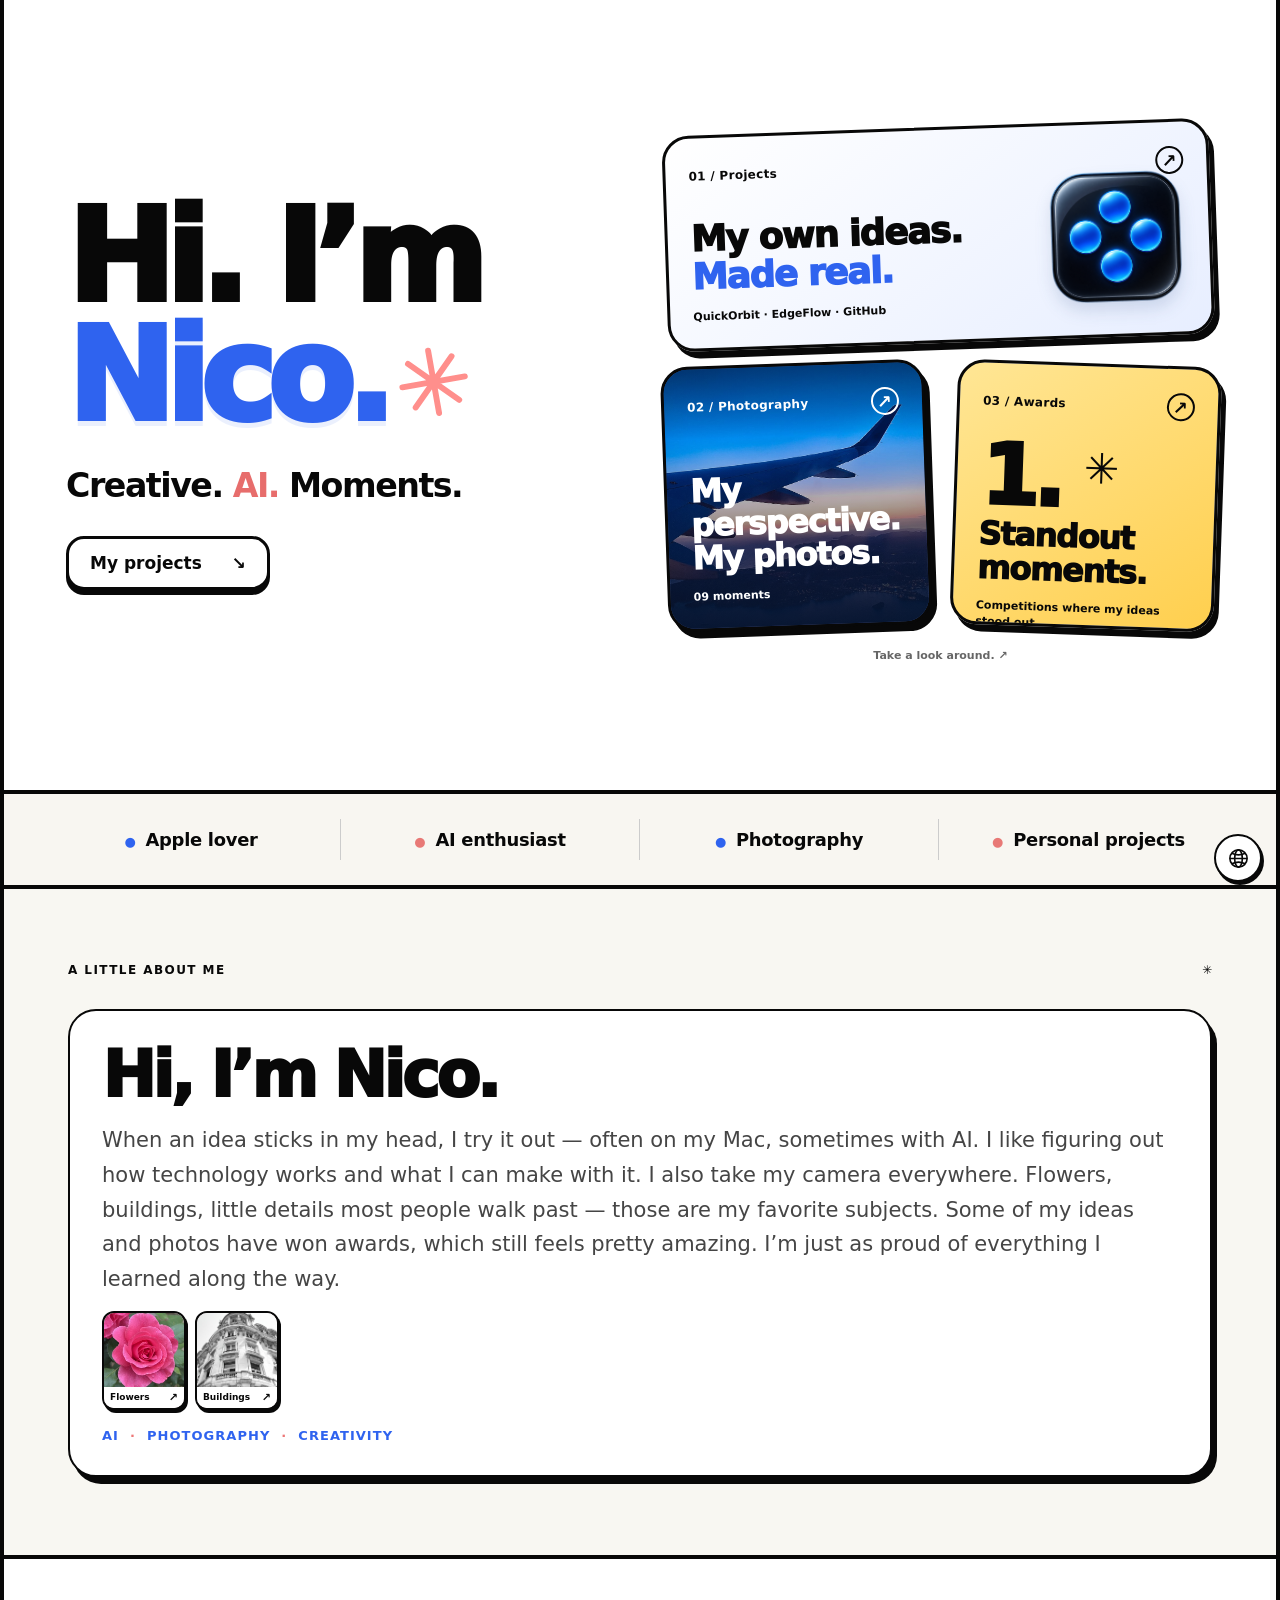
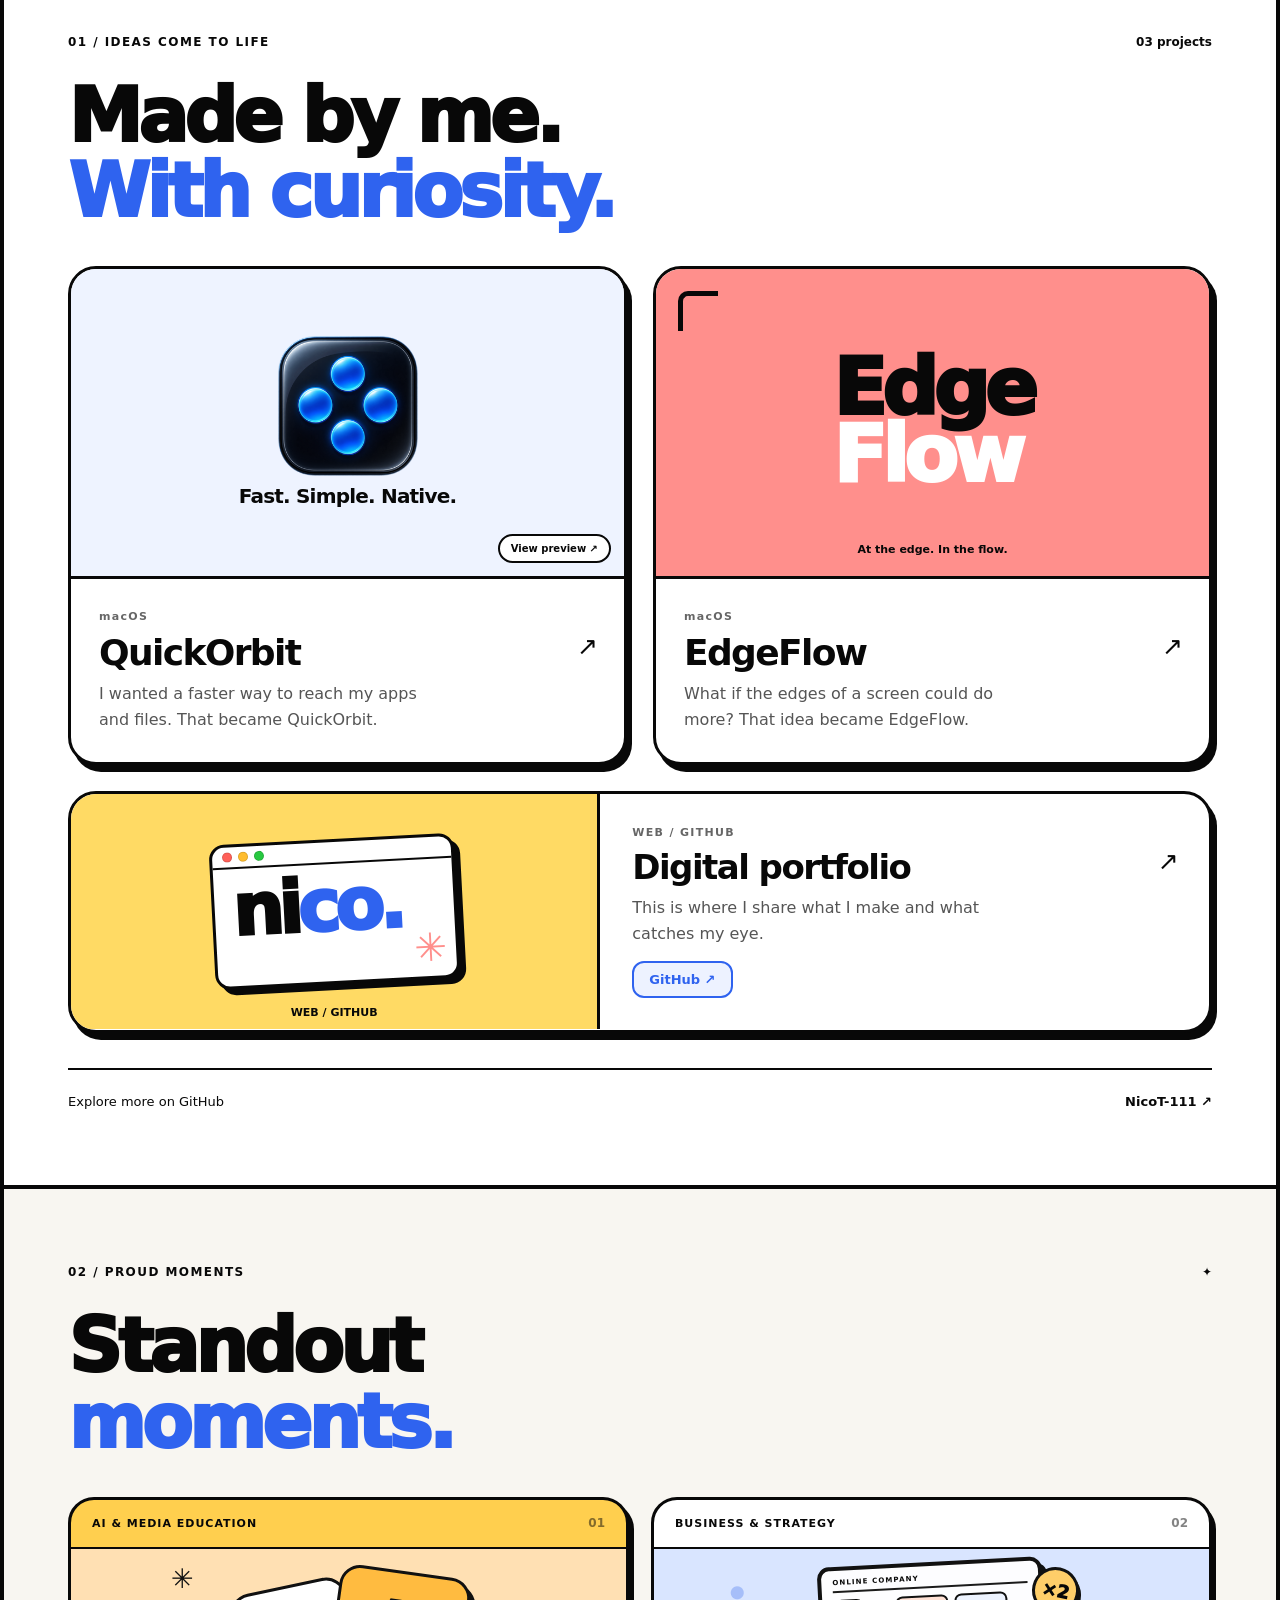
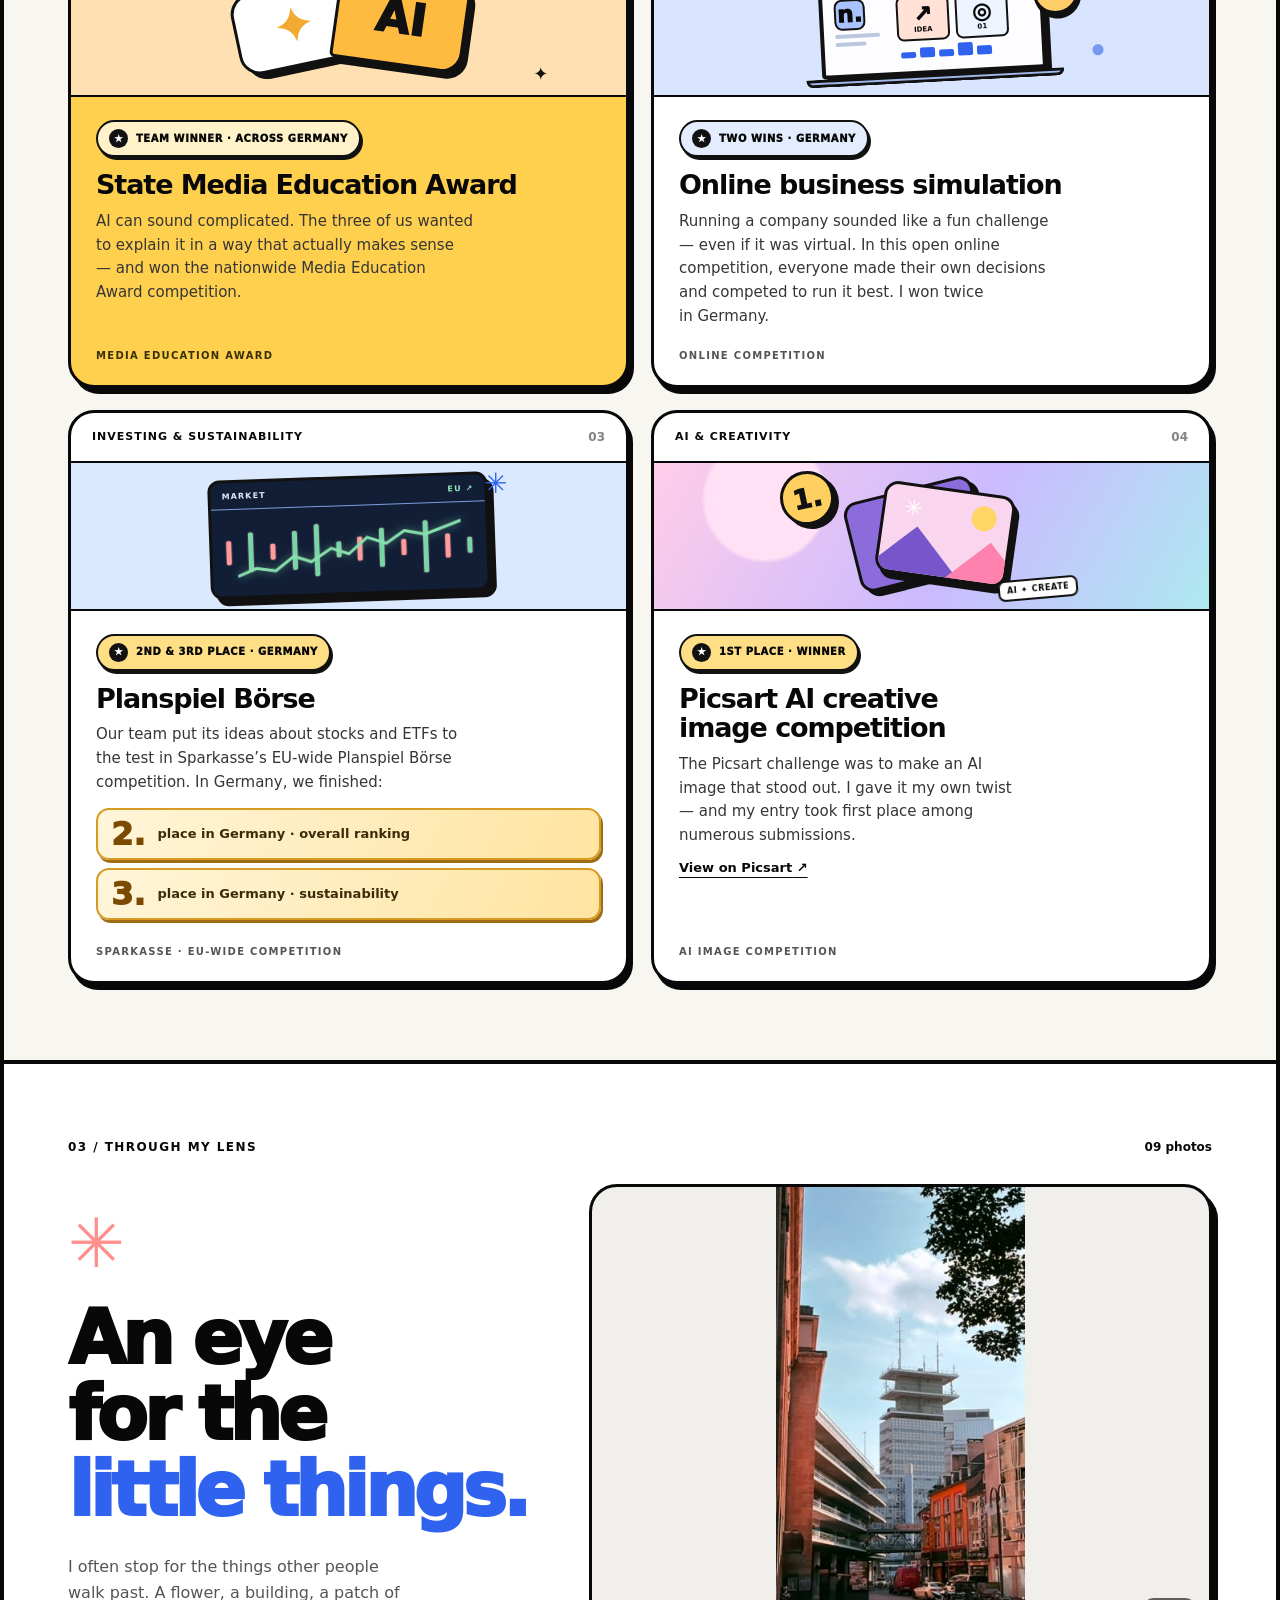
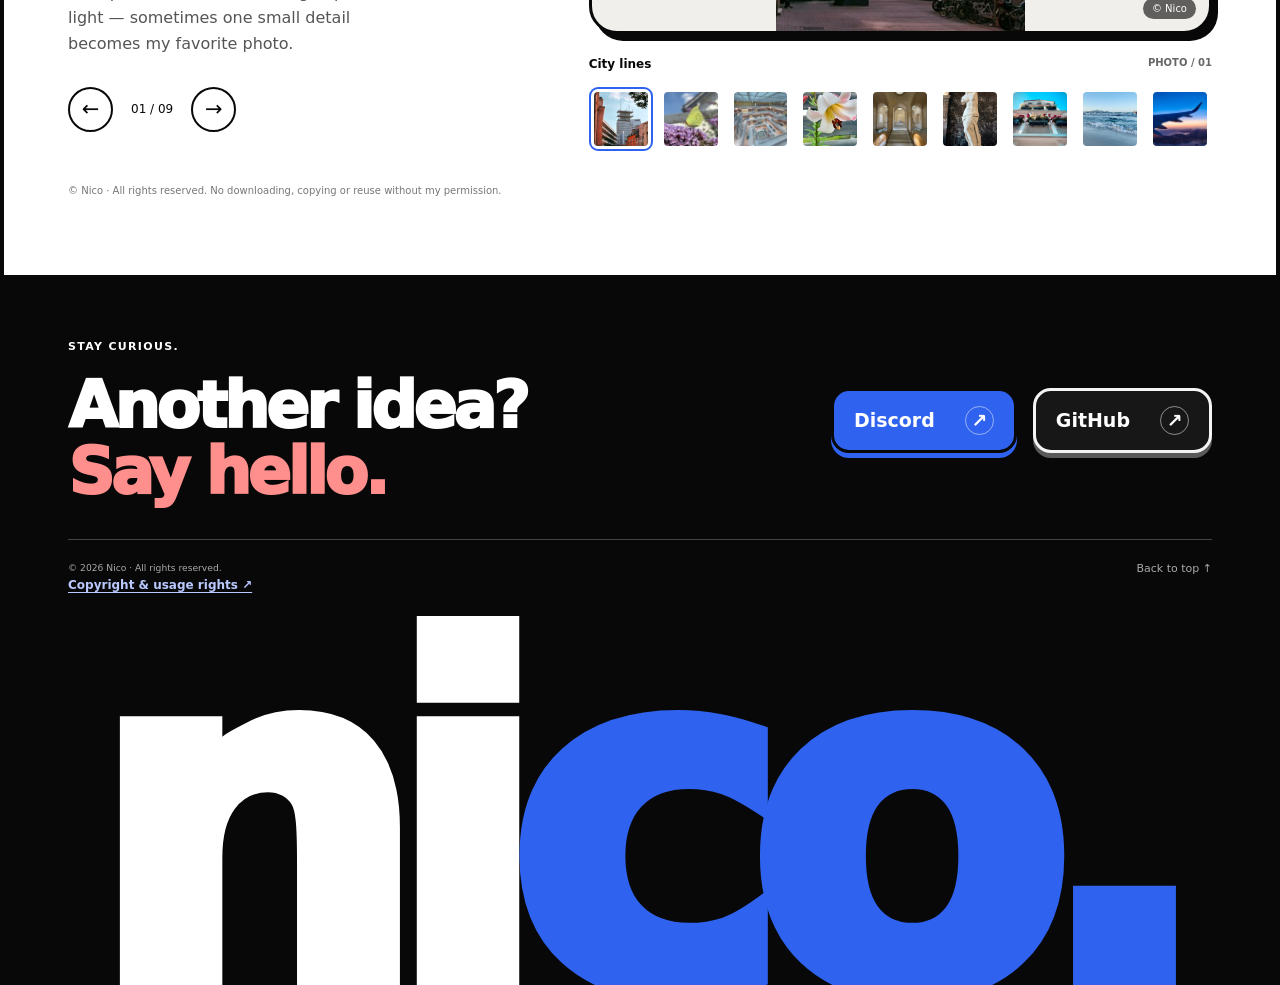
==== commit 0300c9f8: "Add portfolio social preview metadata" ====
--- a/Nico-GitHub-Pages-FERTIG/index.html
+++ b/Nico-GitHub-Pages-FERTIG/index.html
@@ -1,3 +1,3 @@
-<!doctype html><html lang="en"><head><meta charset="UTF-8"><meta name="viewport" content="width=device-width, initial-scale=1.0"><title>Nico — Persönliches Portfolio</title><meta name="description" content="Nicos Projekte, Auszeichnungen und Fotografie."><link rel="icon" href="./favicon.svg">  <script type="module" crossorigin src="./assets/index-CXj7Y0Pt.js"></script>
-  <link rel="stylesheet" crossorigin href="./assets/index-5gvrBAHE.css">
+<!doctype html><html lang="en"><head><meta charset="UTF-8"><meta name="viewport" content="width=device-width, initial-scale=1.0"><title>Nico — Persönliches Portfolio</title><meta name="description" content="Nicos Projekte, Auszeichnungen und Fotografie."><link rel="icon" href="./favicon.svg"><meta property="og:type" content="website"><meta property="og:title" content="Nico — Creative. AI. Moments."><meta property="og:description" content="Projects, photography and the things I love to make."><meta property="og:url" content="https://nicot-111.github.io/"><meta property="og:image" content="https://nicot-111.github.io/social-preview.png"><meta property="og:image:width" content="365"><meta property="og:image:height" content="229"><meta name="twitter:card" content="summary_large_image"><meta name="twitter:title" content="Nico — Creative. AI. Moments."><meta name="twitter:image" content="https://nicot-111.github.io/social-preview.png">  <script type="module" crossorigin src="./assets/index-D06FoeBL.js"></script>
+  <link rel="stylesheet" crossorigin href="./assets/index-_3ClKg1i.css">
 </head><body><div id="root"></div></body></html>
--- a/Nico-GitHub-Pages-FERTIG/assets/index-_3ClKg1i.css
+++ b/Nico-GitHub-Pages-FERTIG/assets/index-_3ClKg1i.css
@@ -0,0 +1 @@
+:root{color:#080808;--blue:#2f63ef;--coral:#ff8f8c;--ink:#080808;--round:"SF Pro Rounded",ui-rounded,"Arial Rounded MT Bold",system-ui,sans-serif;--ease:cubic-bezier(.2,.8,.2,1);background:#ececea;font-family:Inter,system-ui,-apple-system,sans-serif}*{box-sizing:border-box}html{scroll-behavior:smooth;scroll-padding-top:20px}body{-webkit-font-smoothing:antialiased;min-width:320px;margin:0}button,a{font:inherit;color:inherit}a{text-decoration:none}button{cursor:pointer}button:focus-visible,a:focus-visible{outline-offset:5px;outline:4px solid #8ab4ff}button{border:0}img{max-width:100%;display:block}h1,h2,h3,p,figure{margin:0}h1,h2,h3{font-family:var(--round);text-wrap:balance}p{text-wrap:pretty;line-height:1.6}em{color:var(--blue);font-style:normal}.site{border-inline:4px solid var(--ink);background:#fff;max-width:1440px;margin:auto;overflow:clip}.section{border-top:4px solid var(--ink);padding:76px 64px}.eyebrow{letter-spacing:.12em;font-size:11px;font-weight:850}.section-head{justify-content:space-between;align-items:center;gap:18px;margin-bottom:30px;display:flex}.section-head>span:last-child{font-size:12px;font-weight:750}.section h2,footer h2{letter-spacing:-.055em;font-size:clamp(42px,5.5vw,76px);font-weight:950;line-height:1.02}.button{border:3px solid var(--ink);min-height:54px;box-shadow:0 5px 0 var(--ink);transition:transform .22s var(--ease),box-shadow .22s var(--ease),background .22s;background:#fff;border-radius:18px;justify-content:center;align-items:center;gap:30px;padding:12px 21px;font-weight:850;display:inline-flex}.button:hover{box-shadow:0 8px 0 var(--ink);background:#eff3ff;transform:translateY(-3px)}.button:active{box-shadow:0 2px 0 var(--ink);transform:translateY(3px)}.text-link{text-underline-offset:5px;font-weight:800;text-decoration:underline}.floating-language{right:max(18px,env(safe-area-inset-right));bottom:max(18px,env(safe-area-inset-bottom));border:2px solid var(--ink);box-shadow:2px 3px 0 var(--ink);z-index:50;background:#fff;border-radius:99px;gap:2px;padding:3px;display:flex;position:fixed}.floating-language button{background:0 0;border-radius:99px;align-items:center;gap:5px;min-height:34px;padding:7px 10px;font-size:12px;font-weight:800;display:flex}.floating-language button[aria-pressed=true]{background:var(--blue);color:#fff}.skip-link{z-index:80;background:#fff;padding:16px;position:fixed;top:-100px;left:20px}.skip-link:focus{top:12px}.hero{grid-template-columns:1.15fr 1fr;align-items:center;gap:40px;min-height:min(800px,94svh);padding:72px 64px 68px;display:grid}.hero h1{letter-spacing:-.065em;margin:26px 0 24px;font-size:clamp(70px,9vw,130px);font-weight:950;line-height:.95}.hero h1>span{color:var(--blue);text-shadow:0 5px #2f63ef19}.name-star{color:var(--coral);animation:star-arrive 1.4s var(--ease) both;margin-left:.12em;font-size:.8em;display:inline-block;transform:rotate(-10deg)}.slogan{font-family:var(--round);letter-spacing:-.045em;font-size:clamp(23px,2.7vw,38px);font-weight:900;line-height:1.12}.slogan em{color:#e76d6c}.hero-subline{color:#4d4d4d;max-width:400px;margin:20px 0 28px;font-size:15px}.hero-composition{padding:16px 4px 60px;position:relative}.hero-app{aspect-ratio:1/1.05;border:4px solid var(--ink);box-shadow:10px 10px 0 var(--ink);transition:transform .45s var(--ease);background:#f3f6ff;border-radius:48px;flex-direction:column;justify-content:center;align-items:center;display:flex;position:relative;transform:rotate(-2deg)}.hero-app:hover{transform:rotate(0)translateY(-4px)}.small-pill{border:2px solid var(--ink);letter-spacing:.1em;background:#fff;border-radius:30px;padding:8px 11px;font-size:10px;font-weight:800;position:absolute;top:25px}.hero-app img{filter:drop-shadow(0 12px 10px #1d326b28);width:38%;height:auto;transition:transform .45s var(--ease)}.hero-app:hover img{transform:translateY(-6px)rotate(4deg)}.hero-app strong{font-size:clamp(28px,3.5vw,46px);font-family:var(--round);letter-spacing:-.065em;color:var(--blue);margin-top:15px;font-weight:950}.hero-app strong span{color:var(--ink)}.mini-note{margin-top:8px;font-size:12px}.hero-award{border:3px solid var(--ink);max-width:240px;box-shadow:4px 5px 0 var(--ink);transition:transform .3s var(--ease);background:#ffcf4e;border-radius:20px;grid-template-columns:auto 1fr;align-items:center;gap:4px 12px;padding:17px;display:grid;position:absolute;bottom:0;right:-12px;transform:rotate(4deg)}.hero-award:hover{transform:rotate(0)}.hero-award>span:first-child{letter-spacing:.1em;grid-column:1/-1;font-size:10px;font-weight:900}.hero-award strong{font:950 65px/.9 var(--round);letter-spacing:-.07em}.hero-award>span:last-child{font-size:12px;font-weight:800;line-height:1.5}.identity-strip{border-top:4px solid var(--ink);background:#f8f6f1;grid-template-columns:repeat(4,1fr);padding:20px 40px;display:grid}.identity-strip span{text-align:center;border-right:1px solid #ccc;padding:6px 12px;font-size:12px;font-weight:800}.identity-strip span:last-child{border:0}.identity-strip span:before{content:"●";color:var(--blue);margin-right:8px;font-size:10px}.identity-strip span:nth-child(2n):before{color:#e87976}.title-row{justify-content:space-between;align-items:end;gap:30px;margin-bottom:32px;display:flex}.title-row p{color:#555;max-width:240px;font-size:14px}.project-filters{flex-wrap:wrap;gap:8px;margin:30px 0 25px;display:flex}.project-filters button{background:#fff;border:2px solid #dededb;border-radius:99px;min-height:42px;padding:9px 15px;font-size:13px;font-weight:800;transition:background .2s,color .2s,border-color .2s}.project-filters button[aria-pressed=true]{color:#fff;background:var(--ink);border-color:var(--ink)}.project-filters button:hover{border-color:var(--ink)}.project-filters small{opacity:.65;margin-left:9px;font-size:10px}.project-grid{grid-template-columns:1fr 1fr;gap:25px;display:grid}.project-card{border:3px solid var(--ink);animation:card-in .45s var(--ease) both;background:#fff;border-radius:28px;overflow:hidden}.project-art{border-bottom:3px solid var(--ink);isolation:isolate;background:#eef3ff;justify-content:center;align-items:center;width:100%;height:245px;display:flex;position:relative;overflow:hidden}.orbit-icon-layer{transition:opacity .45s,transform .6s var(--ease);flex-direction:column;justify-content:center;align-items:center;gap:8px;display:flex}.orbit-icon-layer img{width:120px;height:120px}.orbit-icon-layer strong{font:850 20px var(--round);letter-spacing:-.04em}.orbit-screen-layer{object-fit:cover;opacity:0;width:100%;height:100%;transition:opacity .45s,transform .7s var(--ease);pointer-events:none;position:absolute;inset:0;transform:scale(1.06)}.is-open .orbit-icon-layer{opacity:0;transform:scale(.93)}.is-open .orbit-screen-layer{opacity:1;transform:scale(1)}.preview-hint{border:2px solid var(--ink);background:#fff;border-radius:99px;padding:7px 11px;font-size:10px;font-weight:800;position:absolute;bottom:13px;right:13px}.edge .project-art{background:var(--coral)}.edge .project-art>strong{font:950 67px/.85 var(--round);letter-spacing:-.065em;transition:transform .4s var(--ease)}.edge .project-art>strong span{color:#fff;display:block}.edge-corner{border-top:5px solid var(--ink);border-left:5px solid var(--ink);border-radius:10px 0 0;width:40px;height:40px;position:absolute;top:22px;left:22px}.art-caption{font-size:11px;font-weight:750;position:absolute;bottom:20px}.project-art:hover>strong{transform:translate(6px)}.web .project-art{background:#ffda64}.mini-browser{border:3px solid var(--ink);width:61%;height:163px;box-shadow:6px 6px 0 var(--ink);transition:transform .4s var(--ease);background:#fff;border-radius:15px;position:relative;transform:rotate(-3deg)}.mini-browser>span{border-bottom:2px solid var(--ink);letter-spacing:3px;padding:5px 10px;font-size:8px;display:block}.mini-browser strong{font:950 78px var(--round);letter-spacing:-.075em;padding-left:17px}.mini-browser strong span{color:var(--blue)}.mini-browser i{color:var(--coral);font-size:39px;font-style:normal;position:absolute;bottom:6px;right:9px}.project-art:hover .mini-browser{transform:rotate(0)}.photo .project-art>img{object-fit:cover;object-position:50% 64%;width:100%;height:100%;transition:transform .65s var(--ease)}.photo .project-art:hover>img{transform:scale(1.035)}.art-photo-label{color:#fff;text-shadow:0 1px 5px #000;font-size:12px;font-weight:800;position:absolute;bottom:16px;left:18px}.project-copy .eyebrow{color:#666;font-size:10px}.project-copy h3{letter-spacing:-.045em;justify-content:space-between;gap:8px;margin:8px 0;font-size:29px;display:flex}.project-copy h3 span{font:400 25px system-ui;transition:transform .25s}.project-copy a:hover h3 span{transform:translate(3px,-3px)}.project-copy p{color:#555;max-width:350px;font-size:13px}.github-row{border-top:2px solid var(--ink);justify-content:space-between;gap:20px;margin-top:35px;padding-top:24px;font-size:13px;display:flex}.pagination{justify-content:center;gap:20px;margin-top:24px;display:flex}.pagination button{padding:10px 20px}.achievements{background:#f8f6f1}.award-grid{grid-template-columns:repeat(3,1fr);gap:20px;margin-top:36px;display:grid}.award-grid article{border:3px solid var(--ink);background:#fff;border-radius:25px;flex-direction:column;align-items:start;padding:25px 23px 28px;display:flex}.award-grid .award-featured{box-shadow:5px 6px 0 var(--ink);background:#ffcf4e}.award-number{font:950 clamp(70px,8vw,105px)/1 var(--round);letter-spacing:-.07em;margin:20px 0 2px;display:block;position:relative}.award-number i{font:normal 45px var(--round);position:absolute;top:12px;right:-85px}.award-label{letter-spacing:.13em;font-size:11px;font-weight:900}.award-grid h3{letter-spacing:-.04em;overflow-wrap:anywhere;margin:23px 0 12px;font-size:23px;line-height:1.13}.award-grid p{color:#444;font-size:13px}.award-grid a{margin-top:18px;font-size:12px}.gallery-layout{grid-template-columns:.85fr 1.15fr;align-items:center;gap:60px;display:grid}.gallery-star{color:var(--coral);margin-bottom:18px;font-size:68px;display:block}.gallery-story p{color:#555;max-width:340px;margin-top:26px;font-size:14px}.gallery-print{border:3px solid var(--ink);height:450px;max-height:60svh;box-shadow:6px 7px 0 var(--ink);touch-action:pan-y;background:#f0efec;border-radius:25px;position:relative;overflow:hidden}.gallery-print img{object-fit:contain;opacity:0;pointer-events:none;width:100%;height:100%;transition:opacity .45s;position:absolute;inset:0}.gallery-print img.active{opacity:1}.photo-credit{color:#fff;background:#0009;border-radius:99px;padding:5px 9px;font-size:10px;position:absolute;bottom:12px;right:13px}.photo-caption{justify-content:space-between;gap:10px;margin:23px 0 16px;font-size:12px;font-weight:700;display:flex}.photo-caption>span:last-child{color:#666;font-size:10px}.photo-controls{align-items:center;gap:18px;margin-top:30px;display:flex}.photo-controls span{font-variant-numeric:tabular-nums;font-size:12px}.photo-controls button{border:2px solid var(--ink);background:#fff;border-radius:50%;width:45px;height:45px;font-size:21px;transition:background .2s,transform .2s}.photo-controls button:hover{background:#e9efff;transform:translateY(-2px)}.gallery-thumbs{grid-template-columns:repeat(9,minmax(0,1fr));gap:6px;display:grid}.gallery-thumbs button{background:0 0;border:2px solid #0000;border-radius:9px;min-width:0;padding:3px;transition:transform .2s,border-color .2s}.gallery-thumbs button[aria-pressed=true]{border-color:var(--blue)}.gallery-thumbs button:hover{transform:translateY(-3px)}.gallery-thumbs img{aspect-ratio:1;object-fit:cover;border-radius:4px;width:100%}.photo-rights{color:#777;max-width:650px;margin-top:32px;font-size:10px}footer{background:var(--ink);color:#fff;padding:60px 64px 75px}.footer-top{justify-content:space-between;align-items:center;gap:30px;display:flex}footer h2{margin-top:20px;font-size:clamp(40px,5vw,66px)}footer em{color:var(--coral)}.footer-actions .button{color:var(--ink);box-shadow:0 5px 0 var(--blue)}.footer-wordmark{font:950 clamp(130px,30vw,420px)/.9 var(--round);letter-spacing:-.085em;margin:45px 0 20px;display:block}.footer-bottom{color:#aaa;border-top:1px solid #444;justify-content:space-between;gap:25px;padding-top:22px;font-size:11px;display:flex}.reveal{opacity:0;transition:opacity .65s ease,transform .7s var(--ease);transform:translateY(22px)}.reveal.is-visible{opacity:1;transform:none}@keyframes card-in{0%{opacity:0;transform:translateY(10px)}to{opacity:1;transform:none}}@keyframes star-arrive{0%{opacity:0;transform:rotate(-55deg)}to{opacity:1;transform:rotate(-10deg)}}@media (width>=1000px){.hero-copy{animation:card-in .75s var(--ease) both}.hero-composition{animation:card-in .8s .1s var(--ease) both}}@media (width<=900px){.hero{gap:28px;padding:60px 36px}.section{padding:60px 36px}.hero h1{font-size:85px}.slogan{font-size:25px}.hero-app{border-radius:35px}.hero-award{max-width:200px;padding:13px;right:-5px}.hero-award strong{font-size:50px}.hero-award>span:last-child{font-size:10px}.award-grid{gap:12px}.award-grid article{padding:22px 16px}.award-grid h3{font-size:20px}.award-grid .eyebrow{letter-spacing:.07em;font-size:9px}.award-number i{font-size:32px;right:-55px}.gallery-layout{gap:30px}.gallery-print{height:380px}footer{padding:50px 36px 75px}}@media (width<=640px){.site{border-inline:2px solid var(--ink)}.hero{grid-template-columns:1fr;gap:22px;min-height:0;padding:42px 24px 40px}.hero h1{margin-top:22px;font-size:clamp(72px,19vw,106px)}.hero-subline{max-width:330px;font-size:14px}.hero-composition{width:100%;max-width:390px;margin:0 auto;padding:8px 20px 36px 0}.hero-app{aspect-ratio:1.55;box-shadow:6px 6px 0 var(--ink);border-radius:28px;padding:35px 15px 25px}.hero-app img{width:84px}.hero-app strong{margin-top:6px;font-size:30px}.small-pill{padding:4px 8px;font-size:8px;top:10px}.mini-note{display:none}.hero-award{border-radius:14px;gap:4px 8px;max-width:170px;padding:10px;bottom:0;right:0}.hero-award>span:first-child{font-size:8px}.hero-award strong{font-size:40px}.hero-award>span:last-child{font-size:9px}.identity-strip{border-top-width:3px;grid-template-columns:1fr 1fr;gap:10px 0;padding:12px 16px}.identity-strip span{font-size:10px}.identity-strip span:nth-child(2){border:0}.section{border-top-width:3px;padding:45px 22px}.section-head{margin-bottom:25px}.section h2{font-size:43px}.title-row{margin-bottom:24px;display:block}.title-row p{max-width:300px;margin-top:15px;font-size:13px}.project-filters{flex-wrap:nowrap;gap:6px}.project-filters button{min-height:40px;padding:8px 10px;font-size:11px}.project-filters small{margin-left:4px;font-size:9px}.project-grid{gap:14px}.project-card{border-width:2px;border-radius:18px}.project-art{border-bottom-width:2px;height:155px}.orbit-icon-layer img{width:72px;height:72px}.orbit-icon-layer strong{font-size:11px}.preview-hint{border-width:1px;padding:4px 6px;font-size:8px;bottom:8px;right:6px}.edge .project-art>strong{font-size:39px}.edge-corner{border-width:3px;width:24px;height:24px;top:12px;left:12px}.art-caption{font-size:7px;bottom:13px}.mini-browser{width:80%;height:92px;box-shadow:3px 3px 0 var(--ink);border-width:2px;border-radius:9px}.mini-browser>span{padding:4px 7px;font-size:5px}.mini-browser strong{padding-left:8px;font-size:43px}.mini-browser i{font-size:24px;bottom:0;right:5px}.project-copy{padding:13px 12px 16px}.project-copy .eyebrow{letter-spacing:.055em;font-size:8px}.project-copy h3{min-height:40px;margin:6px 0;font-size:19px;line-height:1.06}.project-copy h3 span{font-size:16px}.project-copy p{font-size:11px;line-height:1.45}.art-photo-label{font-size:9px;bottom:12px;left:12px}.github-row{gap:15px;margin-top:25px;padding-top:19px;font-size:11px}.award-grid{grid-template-columns:1fr;gap:17px;margin-top:27px}.award-grid article{grid-template-columns:90px 1fr;column-gap:16px;padding:20px;display:grid}.award-grid .eyebrow{grid-column:1/-1;margin-bottom:16px;font-size:9px}.award-number{grid-area:2/1/4;margin:0;font-size:66px}.award-label{grid-area:4/1;margin-top:7px;font-size:8px}.award-grid h3{grid-area:2/2;margin:0 0 9px;font-size:22px}.award-grid p{grid-area:3/2/5;font-size:12px}.award-grid a{grid-column:2;margin-top:12px;font-size:11px}.award-number i{display:none}.gallery-layout{grid-template-columns:1fr;gap:25px}.gallery-story h2 br{display:none}.gallery-story h2{max-width:330px;font-size:43px}.gallery-story h2 em{display:block}.gallery-star{float:right;margin-top:-5px;font-size:48px}.gallery-story p{max-width:100%;margin-top:18px;font-size:13px}.photo-controls{margin-top:22px}.gallery-print{height:420px;max-height:65svh;box-shadow:4px 5px 0 var(--ink)}.gallery-thumbs{gap:3px}.gallery-thumbs button{border-radius:6px;padding:2px}.photo-caption{font-size:11px}.photo-rights{margin-top:24px;font-size:9px}footer{padding:42px 24px 83px}.footer-top{display:block}.footer-actions{margin-top:26px}.footer-wordmark{margin-top:40px;font-size:31vw}.footer-bottom{font-size:10px}.floating-language{bottom:12px;right:12px}.floating-language button{min-height:34px;padding:7px 9px;font-size:11px}}@media (prefers-reduced-motion:reduce){html{scroll-behavior:auto}*,:before,:after{transition:none!important;animation:none!important}.reveal{opacity:1;transform:none}}.hero{grid-template-columns:1fr 1.08fr;gap:48px;min-height:760px}.hero h1{font-size:clamp(72px,8.2vw,118px)}.tile-deck{isolation:isolate;height:470px;margin-right:8px;padding:0;position:relative}.intro-tile{border:3px solid var(--ink);width:66%;height:340px;box-shadow:5px 7px 0 var(--ink);transform-origin:50% 85%;transition:transform .65s var(--ease),box-shadow .4s ease;border-radius:28px;flex-direction:column;align-items:flex-start;padding:22px;display:flex;position:absolute;top:50%;left:50%;overflow:hidden}.tile-top{z-index:2;letter-spacing:.08em;justify-content:space-between;width:100%;font-size:11px;font-weight:850;display:flex;position:relative}.intro-tile>strong{font:950 clamp(24px,2.7vw,38px)/1.05 var(--round);letter-spacing:-.045em;z-index:2;margin-top:auto;position:relative}.tile-foot{z-index:2;margin-top:13px;font-size:10px;font-weight:700;position:relative}.tile-projects{z-index:3;background:#edf3ff;transform:translate(-66%,-49%)rotate(-10deg)}.tile-projects>img{object-fit:contain;width:105px;height:105px;margin:24px auto 16px}.tile-photos{color:#fff;z-index:2;background:#253e6a;transform:translate(-18%,-57%)rotate(10deg)}.tile-photos>img{object-fit:cover;z-index:0;width:100%;height:100%;position:absolute;inset:0}.tile-photos:after{content:"";z-index:1;background:linear-gradient(#0005,#0000 35%,#000b);position:absolute;inset:0}.tile-awards{z-index:1;background:#ffcf4e;transform:translate(-44%,-67%)rotate(1deg)}.tile-prize{font:950 105px/1 var(--round);letter-spacing:-.07em;margin-top:26px;position:relative}.tile-prize i{font:normal 64px var(--round);position:absolute;top:4px;right:-90px}.deck-hint{text-align:center;color:#666;width:100%;font-size:11px;font-weight:700;position:absolute;bottom:0;left:0}.tile-deck:focus-within .tile-projects{transform:translate(-94%,-41%)rotate(-16deg)}.tile-deck:focus-within .tile-photos{transform:translateY(-45%)rotate(16deg)}.tile-deck:focus-within .tile-awards{transform:translate(-47%,-82%)rotate(0)}.intro-tile:focus-visible{z-index:5;outline-offset:6px}@media (hover:hover) and (pointer:fine){.tile-deck:hover .tile-projects{transform:translate(-94%,-41%)rotate(-16deg)}.tile-deck:hover .tile-photos{transform:translateY(-45%)rotate(16deg)}.tile-deck:hover .tile-awards{transform:translate(-47%,-82%)rotate(0)}.tile-deck .intro-tile:hover{z-index:5;box-shadow:8px 12px 0 var(--ink)}.tile-deck .tile-projects:hover{transform:translate(-98%,-47%)rotate(-12deg)}.tile-deck .tile-photos:hover{transform:translate(2%,-51%)rotate(10deg)}.tile-deck .tile-awards:hover{transform:translate(-47%,-88%)rotate(0)}}.project-grid{grid-template-columns:1fr 1fr;gap:26px}.project-card.web{grid-column:1/-1;grid-template-columns:1fr 1.15fr;align-items:stretch;display:grid}.project-card.web .project-art{border-bottom:0;border-right:3px solid var(--ink);height:205px}.project-card.web .project-copy{flex-direction:column;justify-content:center;padding:32px;display:flex}.project-card.web .mini-browser{max-width:245px;height:130px}.project-card.web .art-caption{bottom:10px}.project-card.web h3{font-size:34px}.project-card.web p:after{content:"GitHub ↗";color:var(--blue);margin-top:14px;font-weight:800;display:block}.projects .title-row{margin-bottom:36px}footer{padding-bottom:0}.footer-bottom{margin-top:34px;padding-bottom:22px}.footer-wordmark{height:.58em;margin:26px -12px 0;font-size:clamp(170px,36vw,500px);line-height:.86;overflow:hidden}.footer-wordmark span{color:var(--blue)}html[lang=zh-Hans] h1,html[lang=zh-Hans] h2,html[lang=zh-Hans] h3,html[lang=zh-Hans] .intro-tile>strong{letter-spacing:-.02em}html[lang=zh-Hans] .hero h1{font-size:clamp(56px,6.7vw,96px)}html[lang=zh-Hans] .section h2{line-height:1.22}html[lang=zh-Hans] .hero-subline{line-height:1.9}@media (width<=1000px) and (width>=641px){.hero{gap:20px;padding-inline:36px}.intro-tile{width:72%;height:310px;padding:18px}.tile-deck{height:420px}.intro-tile>strong{font-size:27px}.tile-top{font-size:9px}.tile-prize{font-size:88px}.tile-prize i{font-size:48px;right:-65px}.tile-projects>img{width:85px;height:85px}.tile-foot{font-size:8px}.hero h1{font-size:80px}}@media (width<=640px){.hero{grid-template-columns:1fr;gap:22px;min-height:0;padding:38px 24px 30px}.hero h1{font-size:clamp(68px,18vw,94px)}.hero-subline{margin-bottom:22px}.tile-deck{grid-template-columns:repeat(3,minmax(0,1fr));gap:8px;width:100%;max-width:none;height:auto;margin:12px 0 0;padding:0 0 30px;display:grid}.intro-tile,.tile-deck:focus-within .intro-tile{width:100%;height:182px;box-shadow:2px 3px 0 var(--ink);border-width:2px;border-radius:16px;padding:10px 8px;position:relative;top:auto;left:auto;transform:none}.tile-projects{margin-top:14px}.tile-photos{margin-top:0}.tile-awards{margin-top:14px}.tile-top{letter-spacing:0;font-size:8px}.tile-top>span:last-child{display:none}.tile-projects>img{width:48px;height:48px;margin:16px auto 10px}.intro-tile>strong{letter-spacing:-.04em;font-size:16px;line-height:1.07}.tile-foot{margin-top:9px;font-size:7px;line-height:1.35}.tile-prize{margin-top:18px;font-size:57px}.tile-prize i{font-size:24px;top:-8px;right:-26px}.deck-hint{font-size:10px;bottom:0}.intro-tile:active{transform:translateY(-4px)}.project-grid{grid-template-columns:1fr;gap:20px}.project-art{height:205px}.project-copy{padding:20px}.project-copy h3{min-height:0;font-size:27px}.project-copy p{font-size:13px}.project-copy .eyebrow{font-size:10px}.orbit-icon-layer img{width:100px;height:100px}.orbit-icon-layer strong{font-size:16px}.preview-hint{padding:7px 10px;font-size:10px;bottom:12px;right:12px}.edge .project-art>strong{font-size:58px}.art-caption{font-size:10px}.project-card.web{display:block}.project-card.web .project-art{border-right:0;border-bottom:2px solid var(--ink);height:165px}.project-card.web .project-copy{padding:20px}.project-card.web h3{font-size:27px}.project-card.web .mini-browser{width:60%;height:110px}.project-card.web .mini-browser strong{font-size:56px}.project-card.web .art-caption{font-size:8px}.project-card.web p:after{margin-top:9px}.floating-language{bottom:max(12px,env(safe-area-inset-bottom));right:12px}.floating-language button{padding:7px 8px}.footer-bottom{margin-top:28px;padding-bottom:0;font-size:10px;display:block}.footer-bottom>a{margin-top:12px;display:block}.footer-wordmark{height:.6em;margin:26px -7px 0;font-size:37vw}footer{padding-bottom:0}html[lang=zh-Hans] .hero h1{font-size:58px}html[lang=zh-Hans] .intro-tile>strong{font-size:15px}html[lang=zh-Hans] .tile-foot{font-size:8px}}@media (prefers-reduced-motion:reduce){.intro-tile{transition:none!important}}@media (width>=1001px){.intro-tile{width:58%;height:330px}.intro-tile>strong{font-size:34px}.tile-projects>img{width:95px;height:95px}}.project-card.web p:after{content:none}.portfolio-github{color:var(--blue);text-underline-offset:4px;align-self:flex-start;margin-top:15px;font-size:13px;font-weight:850;display:inline-flex}.portfolio-github:hover{text-decoration:underline}@media (width<=640px){.project-card,.project-card.web{border-radius:20px;grid-template-columns:36% 64%;display:grid}.project-art,.project-card.web .project-art{border-bottom:0;border-right:2px solid var(--ink);height:100%;min-height:185px}.project-copy,.project-card.web .project-copy{padding:19px 16px}.project-copy h3,.project-card.web h3{font-size:23px}.project-copy p{font-size:12px;line-height:1.5}.project-copy h3 span{font-size:18px}.orbit-icon-layer img{width:68px;height:68px}.orbit-icon-layer strong{text-align:center;padding:0 8px;font-size:10px}.preview-hint{text-align:center;padding:6px 2px;font-size:8px;bottom:12px;left:6px;right:6px}.edge .project-art>strong{font-size:38px}.edge-corner{width:20px;height:20px;top:14px;left:13px}.edge .art-caption{text-align:center;max-width:82px;font-size:8px;bottom:15px}.project-card.web .mini-browser{width:85%;height:83px}.project-card.web .mini-browser strong{font-size:37px}.project-card.web .art-caption{font-size:8px}.portfolio-github{font-size:12px}.project-copy .eyebrow{font-size:9px}}@media (width>=641px) and (width<=1000px){.hero{grid-template-columns:1fr;gap:10px;min-height:0;padding:52px 44px 42px}.hero h1{font-size:96px}.hero-copy{max-width:600px}.hero-subline{max-width:480px}.tile-deck{justify-self:center;width:430px;max-width:80%;height:430px;margin:20px 0 0}.intro-tile{width:58%;height:305px}.intro-tile>strong{font-size:28px}.tile-projects>img{width:86px;height:86px}}@media (width<=359px){.intro-tile{padding:10px 6px}.intro-tile>strong{font-size:13px}.tile-foot{font-size:6px}.tile-prize{font-size:47px}.tile-prize i{font-size:20px;right:-21px}.hero{padding-inline:19px}.project-copy,.project-card.web .project-copy{padding:16px 12px}.project-copy h3,.project-card.web h3{font-size:20px}}.language-control{right:max(18px,env(safe-area-inset-right));bottom:max(18px,env(safe-area-inset-bottom));z-index:60;position:fixed}.language-trigger{border:2px solid var(--ink);width:48px;height:48px;box-shadow:2px 3px 0 var(--ink);transition:transform .22s var(--ease),background .22s;background:#fff;border-radius:50%;place-items:center;display:grid}.language-trigger:hover,.language-trigger[aria-expanded=true]{background:#eef3ff;transform:translateY(-2px)}.language-options{border:2px solid var(--ink);width:186px;box-shadow:4px 5px 0 var(--ink);animation:card-in .2s var(--ease) both;background:#fff;border-radius:20px;padding:7px;position:absolute;bottom:62px;right:0}.language-options button{text-align:left;background:0 0;border-radius:12px;align-items:center;gap:10px;width:100%;min-height:44px;padding:10px;font-size:13px;font-weight:750;display:flex}.language-options button:hover{background:#f0f3fa}.language-options button[aria-pressed=true]{color:#fff;background:var(--blue)}.language-check{min-width:12px;margin-left:auto}.footer-wordmark{text-align:center;width:100%;height:.78em;margin:8px 0 0;padding-right:.075em;font-size:clamp(180px,37vw,520px);line-height:.91;overflow:hidden}.footer-bottom{padding-bottom:16px}.project-copy{padding:26px 28px 30px}.project-card{box-shadow:0 4px 0 var(--ink)}.project-card.web .project-art{height:235px}.project-card.web .mini-browser{height:145px}.project-card.web .mini-browser strong{font-size:72px}.tile-deck{height:420px}.intro-tile{box-shadow:4px 6px 0 var(--ink);border-radius:25px}.tile-top{letter-spacing:.04em;font-size:12px}.tile-foot{font-size:11px;line-height:1.4}.tile-projects{background:linear-gradient(145deg,#fff,#e7eeff)}.tile-awards{background:linear-gradient(145deg,#ffe695,#ffcf4e)}@media (width>=1001px){.hero{min-height:710px}.intro-tile{width:56%;height:305px;padding:22px}.intro-tile>strong{font-size:31px}.tile-projects>img{width:89px;height:89px;margin:18px auto 14px}.tile-prize{margin-top:22px;font-size:88px}.tile-prize i{font-size:52px;right:-73px}.tile-projects{transform:translate(-77%,-43%)rotate(-9deg)}.tile-photos{transform:translate(-8%,-47%)rotate(9deg)}.tile-awards{transform:translate(-43%,-77%)rotate(1deg)}}@media (width>=641px) and (width<=1000px){.tile-deck{height:410px}.tile-top,.tile-foot{font-size:10px}.intro-tile>strong{font-size:28px}}@media (width<=640px){.tile-deck{grid-template-columns:1fr 1fr;gap:13px;height:auto;margin-top:5px;padding-bottom:30px}.intro-tile,.tile-deck:focus-within .intro-tile{height:186px;box-shadow:3px 4px 0 var(--ink);border-radius:19px;margin-top:0;padding:15px}.intro-tile.tile-projects{grid-column:1/-1;justify-content:center;height:134px;padding:17px 18px 17px 112px}.tile-projects .tile-top{margin-bottom:10px}.tile-projects>img{width:79px;height:79px;margin:0;position:absolute;top:28px;left:15px}.intro-tile>strong{letter-spacing:-.04em;font-size:23px;line-height:1.08}.tile-projects>strong{margin-top:0;font-size:24px}.tile-projects>strong br{display:none}.tile-projects>strong em:before{content:" "}.tile-top{font-size:10px}.tile-top>span:last-child{display:block}.tile-foot{margin-top:8px;font-size:9px}.tile-prize{margin-top:9px;font-size:60px}.tile-prize i{font-size:29px;top:3px;right:-48px}.deck-hint{font-size:10px}.project-card,.project-card.web{border-radius:24px;display:block}.project-art,.project-card.web .project-art{border-right:0;border-bottom:2px solid var(--ink);height:218px;min-height:0}.project-copy,.project-card.web .project-copy{padding:22px}.project-copy h3,.project-card.web h3{font-size:29px}.project-copy p{font-size:14px}.project-copy .eyebrow{font-size:10px}.orbit-icon-layer img{width:112px;height:112px}.orbit-icon-layer strong{font-size:17px}.preview-hint{padding:7px 12px;font-size:10px;bottom:13px;left:auto;right:13px}.edge .project-art>strong{font-size:61px}.edge .art-caption{max-width:none;font-size:11px}.edge-corner{width:30px;height:30px;top:20px;left:22px}.project-card.web .project-art{height:172px}.project-card.web .mini-browser{width:58%;height:117px}.project-card.web .mini-browser strong{font-size:59px}.project-card.web .art-caption{font-size:9px}.footer-wordmark{height:.81em;margin:10px 0 0;padding-right:.075em;font-size:39vw;line-height:.93}.footer-bottom{padding-bottom:12px}.language-control{right:14px;bottom:max(14px,env(safe-area-inset-bottom))}html[lang=zh-Hans] .intro-tile>strong{font-size:21px}html[lang=zh-Hans] .tile-foot{font-size:10px}}@media (width<=359px){.intro-tile,.tile-deck:focus-within .intro-tile{padding:12px}.intro-tile.tile-projects{padding-left:100px}.tile-projects>img{width:67px;height:67px;top:34px;left:15px}.intro-tile>strong{font-size:21px}.tile-projects>strong{font-size:22px}.tile-foot{font-size:8px}.tile-prize i{font-size:24px;right:-34px}}:root{--card-radius:28px;--card-shadow:5px 7px 0 var(--ink)}.hero{min-height:0;padding:64px 64px 58px;display:block}.hero-copy{grid-template-columns:1.2fr 1fr;align-items:start;column-gap:50px;max-width:none;display:grid}.hero-copy>.eyebrow{grid-column:1/-1;margin-bottom:22px}.hero h1{grid-area:2/1/5;margin:0;font-size:clamp(84px,8.6vw,124px);line-height:.96}.hero .slogan{grid-area:2/2;margin-top:8px;font-size:clamp(26px,2.8vw,40px)}.hero-subline{grid-area:3/2;max-width:430px;margin:18px 0 24px;font-size:17px}.hero-copy>.button{grid-area:4/2;justify-self:start;font-size:17px}.tile-deck{isolation:isolate;grid-template-columns:repeat(3,minmax(0,1fr));gap:24px;width:100%;max-width:none;height:auto;margin:54px 0 0;padding:0 0 37px;display:grid;position:relative}.intro-tile,.tile-deck:focus-within .intro-tile{border:3px solid var(--ink);border-radius:var(--card-radius);width:100%;height:350px;box-shadow:var(--card-shadow);transform-origin:50% 80%;transition:transform .6s var(--ease),box-shadow .4s var(--ease);grid-column:auto;justify-content:flex-start;margin:0;padding:25px;position:relative;top:auto;left:auto;transform:none}.tile-deck .tile-projects{transform:rotate(-2deg)}.tile-deck .tile-photos{transform:rotate(1.5deg)}.tile-deck .tile-awards{transform:rotate(-1deg)}.tile-top{letter-spacing:.025em;align-items:center;min-height:30px;font-size:14px}.tile-top>span:last-child{width:30px;height:30px;transition:transform .5s var(--ease),background .3s;border:2px solid;border-radius:50%;place-items:center;font-size:19px;display:grid}.intro-tile>strong{letter-spacing:-.04em;transition:transform .55s var(--ease);margin-top:auto;font-size:clamp(27px,3vw,42px);line-height:1.06}.tile-projects>strong br{display:block}.tile-projects>strong em:before{content:none}.tile-foot{transition:transform .6s var(--ease);margin-top:13px;font-size:12px;line-height:1.45}.tile-projects>img{width:110px;height:110px;transition:transform .7s var(--ease);filter:drop-shadow(0 9px 8px #1b3f7c26);margin:20px auto 16px;position:static}.tile-prize{transition:transform .65s var(--ease);margin-top:24px;font-size:108px}.tile-prize i{transition:transform .8s var(--ease);font-size:58px;top:7px;right:-83px}.tile-photos>img{transition:transform .9s var(--ease);object-position:50% 58%}.tile-photos:after{background:linear-gradient(#03162d80,#0000 27%,#04142ee6)}.tile-projects:before,.tile-awards:before{content:"";pointer-events:none;transition:transform .85s var(--ease);background:linear-gradient(110deg,#0000 35%,#ffffff80 50%,#0000 65%);position:absolute;inset:-40%;transform:translate(-90%)rotate(-8deg)}.deck-hint{font-size:12px;bottom:0}.section .eyebrow{font-size:12px}.section h2{font-size:clamp(46px,5.8vw,82px)}.title-row p,.gallery-story p{font-size:16px}.project-card,.award-grid article,.gallery-print{border-radius:var(--card-radius)}.project-card{transition:transform .5s var(--ease),box-shadow .4s var(--ease);box-shadow:var(--card-shadow)}.project-art{height:310px}.project-copy h3{font-size:36px}.project-copy p{font-size:16px}.project-copy .eyebrow{font-size:11px}.orbit-icon-layer img{width:140px;height:140px;transition:transform .65s var(--ease)}.edge .project-art>strong{font-size:79px}.award-grid article{box-shadow:3px 5px 0 var(--ink);transition:transform .5s var(--ease),box-shadow .4s var(--ease)}.award-grid h3{font-size:26px}.award-grid p{font-size:15px}.award-number{transition:transform .6s var(--ease)}.button{transition:transform .35s var(--ease),box-shadow .35s var(--ease),background .25s}.button>span{transition:transform .4s var(--ease)}@media (hover:hover) and (pointer:fine){.tile-deck:hover .tile-projects{transform:translate(-7px,-7px)rotate(-3deg)}.tile-deck:hover .tile-photos{transform:translateY(-10px)rotate(0)}.tile-deck:hover .tile-awards{transform:translate(7px,-7px)rotate(3deg)}.tile-deck .intro-tile:hover{box-shadow:8px 14px 0 var(--ink);z-index:5;transform:translateY(-19px)rotate(0)scale(1.035)}.intro-tile:hover .tile-top>span:last-child{background:#ffffff35;transform:rotate(45deg)}.intro-tile:hover>strong{transform:translateY(-5px)}.intro-tile:hover .tile-foot{transform:translate(5px)}.tile-projects:hover>img{transform:translateY(-8px)rotate(-9deg)scale(1.12)}.tile-photos:hover>img{transform:scale(1.1)}.tile-awards:hover .tile-prize{transform:translateY(-5px)scale(1.07)}.tile-awards:hover .tile-prize i{transform:rotate(95deg)}.tile-projects:hover:before,.tile-awards:hover:before{transform:translate(90%)rotate(-8deg)}.project-card:hover{box-shadow:7px 12px 0 var(--ink);transform:translateY(-8px)}.project-card:hover .orbit-icon-layer img{transform:rotate(-6deg)scale(1.08)}.project-card:hover .edge-corner{transform:translate(-4px,-4px)}.edge-corner{transition:transform .5s var(--ease)}.award-grid article:hover{box-shadow:6px 11px 0 var(--ink);transform:translateY(-7px)}.award-grid article:hover .award-number{transform:translate(5px)rotate(-4deg)}.button:hover>span{transform:translate(3px,3px)}}.tile-deck .intro-tile:focus-visible{box-shadow:7px 12px 0 var(--ink);z-index:5;transform:translateY(-14px)rotate(0)scale(1.02)}.project-card:focus-within{box-shadow:6px 10px 0 var(--blue)}@media (width>=641px) and (width<=1000px){.hero{padding:50px 36px}.hero-copy{grid-template-columns:1.15fr 1fr;column-gap:25px}.hero h1{font-size:78px}.hero .slogan{font-size:28px}.hero-subline{font-size:15px}.tile-deck{gap:16px;margin-top:42px}.intro-tile,.tile-deck:focus-within .intro-tile{height:305px;padding:17px}.intro-tile>strong{font-size:28px}.tile-top{font-size:11px}.tile-top>span:last-child{width:25px;height:25px;font-size:16px}.tile-foot{font-size:10px}.tile-projects>img{width:90px;height:90px;margin:20px auto 12px}.tile-prize{font-size:84px}.tile-prize i{font-size:38px;right:-55px}.award-grid h3{font-size:23px}}@media (width<=640px){.hero{padding:38px 24px 36px}.hero-copy{display:block}.hero-copy>.eyebrow{margin-bottom:20px;display:block}.hero h1{margin:0 0 23px;font-size:clamp(72px,19vw,100px)}.hero .slogan{margin:0;font-size:28px}.hero-subline{margin:18px 0 24px;font-size:16px}.tile-deck{grid-template-columns:1fr;gap:20px;margin:34px 0 0;padding-bottom:32px}.intro-tile,.intro-tile.tile-projects,.tile-deck:focus-within .intro-tile{height:218px;box-shadow:4px 6px 0 var(--ink);border-radius:24px;grid-column:auto;padding:21px 22px;transform:none}.intro-tile.tile-projects{padding-right:122px}.tile-projects>img{width:100px;height:100px;margin:0;position:absolute;top:60px;left:auto;right:16px}.intro-tile>strong,.tile-projects>strong{margin-top:auto;font-size:31px}.tile-projects>strong br{display:block}.tile-top{min-height:30px;font-size:13px}.tile-projects .tile-top{min-width:calc(100% + 100px);margin-bottom:0}.tile-top>span:last-child{width:28px;height:28px;font-size:18px}.tile-foot{max-width:250px;margin-top:12px;font-size:11px}.tile-prize{margin:0;font-size:80px;position:absolute;top:56px;right:28px}.tile-prize i{font-size:30px;top:-22px;right:-8px}.tile-awards>strong{max-width:190px;padding-right:20px}.tile-photos>img{object-position:50% 64%}.tile-deck .intro-tile:active{transform:scale(.98)}.deck-hint{font-size:11px}.project-art{height:255px}.project-card.web .project-art{height:205px}.project-copy h3,.project-card.web h3{font-size:32px}.project-copy p{font-size:15px}.orbit-icon-layer img{width:125px;height:125px}.orbit-icon-layer strong{font-size:18px}.edge .project-art>strong{font-size:70px}.section h2{font-size:47px}.award-grid h3{font-size:25px}.award-grid p{font-size:14px}.gallery-story p{font-size:15px}.award-grid article{padding:23px 20px}.title-row p{font-size:15px}html[lang=zh-Hans] .intro-tile>strong{font-size:27px}html[lang=zh-Hans] .tile-foot{font-size:11px}}@media (width<=359px){.hero{padding-inline:19px}.intro-tile,.intro-tile.tile-projects{padding-left:17px}.intro-tile.tile-projects{padding-right:95px}.tile-projects>img{width:77px;height:77px;top:70px;right:10px}.tile-projects .tile-top{min-width:calc(100% + 78px)}.intro-tile>strong,.tile-projects>strong{font-size:27px}.tile-prize{font-size:68px;right:17px}.tile-awards>strong{max-width:170px}.section h2{font-size:42px}}@media (prefers-reduced-motion:reduce){.intro-tile:before{display:none}.tile-deck .intro-tile:hover,.tile-deck .intro-tile:focus-visible,.project-card:hover,.award-grid article:hover{transform:none!important}}@media (width<=640px){.tile-deck .intro-tile,.tile-deck:focus-within .intro-tile{transform:none}.intro-tile.tile-projects{padding-right:22px}.tile-projects .tile-top{min-width:0}.tile-projects>img{width:76px;height:76px;top:65px;right:21px}.tile-projects>strong{width:190px;max-width:calc(100% - 55px);font-size:28px}.tile-projects .tile-foot{max-width:100%}.tile-awards .tile-prize i{font-size:25px;top:-17px;right:4px}}@media (width<=359px){.tile-projects>strong{width:175px;font-size:25px}.tile-projects>img{width:65px;height:65px;right:15px}.tile-projects .tile-top{min-width:0}}@media (width>=1001px){.hero{grid-template-columns:1fr 1fr;align-items:center;gap:54px;min-height:790px;padding:66px 62px 68px;display:grid}.hero-copy{max-width:560px;display:block}.hero-copy>.eyebrow{margin-bottom:28px;display:block}.hero h1{letter-spacing:-.07em;margin:0 0 30px;font-size:clamp(105px,10vw,144px);line-height:.93}.hero .slogan{margin:0;font-size:clamp(27px,2.6vw,37px)}.hero-subline{max-width:420px;margin:22px 0 30px;font-size:17px}.hero .tile-deck{grid-template-columns:1fr 1fr;gap:20px;width:100%;height:auto;margin:0;padding-bottom:34px}.hero .intro-tile,.hero .tile-deck:focus-within .intro-tile{border-radius:27px;height:265px;padding:23px;transform:none}.hero .intro-tile.tile-projects{grid-column:1/-1;height:216px;padding-right:175px;transform:rotate(-2deg)}.hero .tile-projects>img{width:130px;height:130px;margin:0;position:absolute;top:48px;left:auto;right:28px}.hero .tile-projects .tile-top{min-width:calc(100% + 152px)}.hero .intro-tile>strong{font-size:32px;line-height:1.05}.hero .tile-projects>strong{margin-top:auto;font-size:36px}.hero .tile-foot{font-size:11px;line-height:1.45}.hero .tile-top{font-size:12px}.hero .tile-top>span:last-child{width:28px;height:28px;font-size:18px}.hero .tile-photos{transform:rotate(-2deg)}.hero .tile-awards{transform:rotate(2deg)}.hero .tile-prize{margin-top:18px;font-size:84px}.hero .tile-prize i{font-size:42px;top:7px;right:-54px}.hero .deck-hint{font-size:11px}.hero .tile-photos>img{object-position:50% 58%}}@media (width>=1001px) and (hover:hover) and (pointer:fine){.hero .tile-deck:hover .tile-projects{transform:translateY(-5px)rotate(-1deg)}.hero .tile-deck:hover .tile-photos{transform:translate(-5px,2px)rotate(-4deg)}.hero .tile-deck:hover .tile-awards{transform:translate(5px,2px)rotate(4deg)}.hero .tile-deck .intro-tile:hover{box-shadow:7px 12px 0 var(--ink);transform:translateY(-12px)rotate(0)scale(1.025)}.hero .tile-projects:hover>img{transform:translateY(-6px)rotate(-10deg)scale(1.08)}}@media (width>=1001px){.hero .tile-deck .intro-tile:focus-visible{box-shadow:7px 12px 0 var(--ink);transform:translateY(-9px)rotate(0)}}@media (width>=1001px) and (width<=1150px){.hero{gap:34px;padding-inline:42px}.hero h1{font-size:106px}.hero .slogan{font-size:28px}.hero .intro-tile{padding:19px}.hero .intro-tile>strong{font-size:28px}.hero .tile-projects>strong{font-size:32px}.hero .intro-tile.tile-projects{padding-right:140px}.hero .tile-projects>img{width:107px;height:107px;top:62px;right:20px}.hero .tile-projects .tile-top{min-width:calc(100% + 121px)}.hero .tile-foot{font-size:10px}.hero .tile-prize i{font-size:35px;right:-45px}}@media (width>=641px) and (width<=1000px){.hero-copy{grid-template-columns:1.3fr 1fr}.hero h1{font-size:clamp(82px,10vw,100px)}}@media (prefers-reduced-motion:reduce){.hero .tile-deck .intro-tile:hover,.hero .tile-deck .intro-tile:focus-visible{transform:none!important}}.hero-copy>.button{margin-top:28px}.hero-copy{row-gap:24px}.hero-copy h1{grid-row:1/4}.hero-copy .slogan{grid-row:1}.hero-copy>.button{grid-row:2}.hero .slogan{color:var(--ink);line-height:1.2}@media (width>=1001px){.hero h1{margin-bottom:30px}.hero-copy>.button{margin-top:30px}}@media (width<=640px){.hero{padding:38px 22px 32px}.hero h1{letter-spacing:-.065em;margin:0 0 24px;font-size:clamp(68px,18.3vw,94px);line-height:1}.hero .slogan{letter-spacing:-.035em;text-wrap:balance;max-width:100%;font-size:clamp(24px,6.7vw,30px);line-height:1.2}.hero-copy>.button{min-height:54px;margin-top:25px;font-size:17px}.tile-deck{gap:19px;margin-top:34px}.intro-tile,.intro-tile.tile-projects,.tile-deck:focus-within .intro-tile{height:222px;padding:22px}.tile-top{font-size:13px}.tile-foot{font-size:12px;line-height:1.5}.tile-projects>strong{max-width:calc(100% - 54px);font-size:28px}.tile-projects>img{width:76px;height:76px;top:65px;right:20px}.tile-photos>strong,.tile-awards>strong{font-size:32px}.identity-strip{gap:14px 0;padding:16px 12px}.identity-strip span{padding-inline:8px;font-size:12px}.identity-strip span:before{margin-right:6px}.section{padding:44px 22px}.section-head{gap:12px}.section .eyebrow{letter-spacing:.08em;font-size:11px}.section-head>span:last-child{font-size:12px}.section h2{font-size:clamp(39px,11vw,48px);line-height:1.05}.title-row p,.gallery-story p{font-size:16px;line-height:1.6}.project-copy,.project-card.web .project-copy{padding:23px}.project-copy h3,.project-card.web h3{font-size:30px}.project-copy p{font-size:16px;line-height:1.55}.project-copy .eyebrow{font-size:11px}.preview-hint{justify-content:center;align-items:center;min-height:36px;padding:7px 13px;font-size:12px;display:flex}.portfolio-github{align-items:center;min-height:44px;font-size:14px}.github-row{flex-wrap:wrap;font-size:13px;line-height:1.5}.award-grid article{grid-template-columns:75px minmax(0,1fr);gap:0 15px;padding:23px 18px}.award-grid .eyebrow{font-size:10px;line-height:1.5}.award-number{font-size:65px}.award-label{font-size:10px;line-height:1.4}.award-grid h3{overflow-wrap:normal;-webkit-hyphens:auto;hyphens:auto;font-size:24px}.award-grid p{font-size:15px;line-height:1.55}.award-grid a{align-items:center;min-height:40px;font-size:13px;display:inline-flex}.gallery-print{height:410px;max-height:62svh}.photo-caption{font-size:13px}.photo-caption>span:last-child{font-size:11px}.photo-controls button{width:49px;height:49px}.photo-controls span{font-size:14px}.gallery-thumbs{grid-template-columns:repeat(5,minmax(0,1fr));gap:8px}.gallery-thumbs button{border-radius:10px;min-height:44px;padding:3px}.gallery-thumbs img{border-radius:5px}.photo-rights{font-size:12px;line-height:1.6}.footer-top .eyebrow{font-size:11px}.footer-top h2{font-size:43px;line-height:1.07}.footer-actions .text-link{align-items:center;min-height:48px;display:inline-flex}.footer-bottom{font-size:12px;line-height:1.6}.footer-bottom>a{align-items:center;min-height:44px;display:inline-flex}.language-trigger{width:49px;height:49px}.language-options button{min-height:48px;font-size:15px}}@media (width<=359px){.hero,.section{padding-inline:18px}.hero h1{font-size:65px}.hero .slogan{font-size:24px}.intro-tile,.intro-tile.tile-projects{padding:18px}.tile-projects>strong{width:175px;max-width:calc(100% - 45px);font-size:25px}.tile-projects>img{width:64px;height:64px;top:69px;right:15px}.tile-foot{font-size:11px}.tile-top{font-size:12px}.award-grid article{grid-template-columns:64px minmax(0,1fr);gap:0 12px;padding:20px 15px}.award-number{font-size:56px}.award-grid h3{font-size:22px}.identity-strip span{font-size:11px}.project-copy,.project-card.web .project-copy{padding:20px}}body,.site{min-width:0}.mini-browser .browser-lights{align-items:center;gap:6px;font-size:0;display:flex}.browser-lights b{background:#ff6058;border:1px solid #0002;border-radius:50%;width:10px;height:10px;display:block}.browser-lights b:nth-child(2){background:#ffbd2e}.browser-lights b:nth-child(3){background:#28c840}.mini-browser{transition:transform .45s var(--ease),box-shadow .45s var(--ease)}.mini-browser i{transition:transform .6s var(--ease)}.web .project-art:hover .mini-browser,.web .project-art:focus-visible .mini-browser{transform:translateY(-5px)rotate(-2deg);box-shadow:8px 10px #080808}.web .project-art:hover .mini-browser i,.web .project-art:focus-visible .mini-browser i{transform:rotate(70deg)}.portfolio-github{border:2px solid var(--blue);transition:transform .25s var(--ease),background .25s;background:#edf2ff;border-radius:12px;gap:8px;padding:9px 15px}.portfolio-github:hover{background:#dae5ff;text-decoration:none;transform:translateY(-2px)}.footer-actions{flex-wrap:wrap;align-items:stretch;gap:16px;display:flex}.footer-actions .contact-button{color:#fff;justify-content:space-between;min-width:174px;min-height:64px;padding:15px 20px;font-size:19px}.footer-actions .contact-discord{background:var(--blue)}.footer-actions .contact-github{background:#171717}.contact-arrow{width:29px;height:29px;transition:transform .25s var(--ease);border:1.5px solid #ffffff80;border-radius:50%;place-items:center;display:grid}.contact-button:hover .contact-arrow{transform:translate(2px,-2px)}.language-options:after{content:"";height:18px;position:absolute;top:100%;left:0;right:0}@media (width<=640px){.footer-actions{grid-template-columns:1fr;gap:16px;width:100%;display:grid}.footer-actions .contact-button{width:100%;min-height:62px;font-size:19px}.browser-lights b{width:9px;height:9px}}@media (prefers-reduced-motion:reduce){.mini-browser,.mini-browser i,.portfolio-github,.contact-arrow{transition:none}.web .project-art:hover .mini-browser,.web .project-art:focus-visible .mini-browser{transform:none}}.footer-actions .contact-github{border-color:#f4f4f4;box-shadow:0 5px #fff5}.footer-actions .contact-github:hover{background:#303030;box-shadow:0 8px #fff5}.footer-bottom{flex-wrap:wrap;gap:12px 24px;display:flex}.hero-copy,.hero-composition{animation:none}.hero-copy h1{animation:welcome-in .7s var(--ease) both}.hero-copy .slogan{animation:welcome-in .65s .12s var(--ease) both}.hero-copy>.button{animation:welcome-in .6s .22s var(--ease) backwards}.hero .intro-tile{animation:tile-welcome .75s .15s var(--ease) backwards}.hero .tile-photos{animation-delay:.25s}.hero .tile-awards{animation-delay:.35s}.name-star{transform-origin:50% 52%;transition:transform .85s var(--ease);cursor:default;animation:none;transform:rotate(-10deg)}.gallery-star{transition:transform .85s var(--ease);display:inline-block}.identity-strip{padding:25px 38px}.identity-strip span{letter-spacing:-.015em;padding:8px 14px;font-size:clamp(16px,1.4vw,20px);line-height:1.4}.identity-strip span:before{margin-right:10px;font-size:13px}@keyframes welcome-in{0%{opacity:0;translate:0 18px}to{opacity:1;translate:0}}@keyframes tile-welcome{0%{opacity:0;translate:0 25px;scale:.97}to{opacity:1;translate:0;scale:1}}@media (width<=640px){.identity-strip{gap:12px 0;padding:19px 10px}.identity-strip span{padding:7px 8px;font-size:16px}.identity-strip span:before{margin-right:7px;font-size:11px}}@media (width<=359px){.identity-strip span{padding-inline:5px;font-size:14px}}@media (prefers-reduced-motion:reduce){.hero-copy h1,.hero-copy .slogan,.hero-copy>.button,.hero .intro-tile{animation:none}.name-star:hover,.gallery-star:hover{transform:none}}.name-star{animation:star-greeting 1.05s .18s var(--ease) backwards;transition:none}@keyframes star-greeting{0%{opacity:0;transform:rotate(-40deg)}to{opacity:1;transform:rotate(-10deg)}}.site{-webkit-user-select:none;user-select:none}.site img{-webkit-user-drag:none;-webkit-touch-callout:none}.language-options{overscroll-behavior:contain;width:200px;max-height:min(420px,100svh - 100px);overflow-y:auto}.language-control:has(.language-options):before{content:"";width:200px;height:18px;position:absolute;bottom:100%;right:0}@media (prefers-reduced-motion:reduce){.name-star{animation:none}}svg.name-star{vertical-align:.02em;color:#ff8f8c;width:.72em;height:.72em;overflow:visible}.orbit-preview{padding:0;position:relative}.orbit-preview .orbit-screen-layer{object-fit:contain;object-position:center;width:100%;height:100%;transition:opacity .45s var(--ease);background:#102d9e;inset:0;transform:none}.orbit-preview.is-open .orbit-screen-layer{transform:none}@media (width<=640px){.hero{padding-top:32px}.hero h1{margin-bottom:18px;font-size:clamp(62px,17vw,84px);line-height:1.02}.hero .slogan{font-size:clamp(23px,6.2vw,28px);line-height:1.25}.hero-copy>.button{margin-top:20px}.hero .tile-deck{margin-top:28px}.hero .intro-tile.tile-projects{height:205px}.hero .tile-top{font-size:12px}.hero .tile-foot{font-size:11px}.hero .tile-projects>strong{font-size:27px}.hero .tile-projects>img{width:70px;height:70px;top:60px}.orbit-preview .orbit-screen-layer{height:calc(100% - 48px);bottom:48px}.orbit-preview.is-open{background:#102d9e}.orbit-preview.is-open .preview-hint{min-height:32px;font-size:11px;bottom:9px;right:12px}}@media (width<=359px){.hero h1{font-size:59px}.hero .tile-projects>strong{font-size:24px}.hero .tile-projects>img{width:60px;height:60px;right:16px}}.rights-copy{flex-direction:column;align-items:flex-start;gap:5px;display:flex}.rights-notice{color:#b9c9ff;text-underline-offset:3px;font-size:12px;font-weight:750;text-decoration:underline}.rights-notice:hover{color:#fff}@media (width<=640px){.rights-copy{gap:8px}.rights-notice{align-items:center;min-height:40px;font-size:13px;display:inline-flex}}.about-section{background:#f8f7f2;padding-top:74px;padding-bottom:78px}.about-card{border:2px solid var(--ink);border-radius:var(--card-radius);box-shadow:var(--card-shadow);background:#fff;grid-template-columns:minmax(0,1fr) 220px;align-items:center;gap:38px;margin-top:32px;padding:32px;display:grid}.about-copy h2{letter-spacing:-.055em;margin:0 0 15px;font-size:clamp(38px,5vw,66px);line-height:1.02}.about-copy p{color:#454545;max-width:650px;margin:0;font-size:clamp(17px,1.8vw,21px);line-height:1.65}.about-tags{letter-spacing:.08em;text-transform:uppercase;color:var(--blue);gap:11px;margin-top:24px;font-size:13px;font-weight:800;display:flex}.about-tags i{color:#ed7777;font-style:normal}.about-photo{border:2px solid var(--ink);width:100%;box-shadow:4px 5px 0 var(--ink);cursor:zoom-in;transition:transform .35s var(--ease),box-shadow .35s var(--ease);background:#f3e4e8;border-radius:18px;padding:0;display:block;position:relative;overflow:hidden}.about-photo img{object-fit:cover;object-position:center 46%;width:100%;height:230px;transition:transform .5s var(--ease);display:block}.about-photo>span{color:var(--ink);background:#fff;justify-content:space-between;align-items:center;padding:10px 12px;font-size:12px;font-weight:750;display:flex}.about-photo:hover img,.about-photo:focus-visible img{transform:scale(1.06)}.flower-lightbox{z-index:1000;-webkit-backdrop-filter:blur(9px);backdrop-filter:blur(9px);background:#07111ee8;place-items:center;padding:30px;animation:.2s ease-out welcome-in;display:grid;position:fixed;inset:0}.flower-lightbox>img{object-fit:contain;border:3px solid #fff;border-radius:14px;width:auto;max-width:min(90vw,560px);height:auto;max-height:88svh;display:block;box-shadow:0 20px 90px #0008}.flower-close{color:#111;cursor:pointer;background:#fff;border:1px solid #fff8;border-radius:50%;width:48px;height:48px;font-size:30px;line-height:1;position:absolute;top:20px;right:24px}@media (width<=640px){.about-section{padding:48px 22px}.about-card{grid-template-columns:1fr;gap:23px;margin-top:22px;padding:21px}.about-copy h2{font-size:39px}.about-copy p{font-size:16px}.about-photo{justify-self:start;max-width:260px}.about-photo img{height:190px}.flower-lightbox{padding:16px}.flower-lightbox>img{max-width:92vw;max-height:84svh}.flower-close{width:43px;height:43px;top:13px;right:13px}}@media (prefers-reduced-motion:reduce){.about-photo,.about-photo img,.flower-lightbox{transition:none;animation:none}}.about-card{grid-template-columns:minmax(0,1fr) auto;gap:clamp(22px,4vw,52px)}.about-photos{grid-template-columns:repeat(2,minmax(0,134px));align-items:start;gap:14px;display:grid}.about-photo img{object-position:center 44%;height:150px}.about-photo>span{text-align:left;gap:4px;padding:9px 10px;font-size:11px;line-height:1.15}.about-photo>span b{font-size:15px;font-weight:700}.about-photo:hover,.about-photo:focus-visible{box-shadow:5px 7px 0 var(--ink);transform:translateY(-4px)rotate(-1deg)}.about-photo:nth-child(2):hover,.about-photo:nth-child(2):focus-visible{transform:translateY(-4px)rotate(1deg)}@media (width<=760px){.about-card{grid-template-columns:1fr;gap:24px}.about-photos{grid-template-columns:repeat(2,minmax(0,124px));gap:12px}.about-photo{width:124px}.about-photo img{height:132px}}@media (width<=640px){.about-section{padding:46px 22px 50px}.about-card{gap:22px;padding:20px}.about-copy h2{margin-bottom:12px;font-size:clamp(34px,9vw,43px)}.about-copy p{font-size:16px;line-height:1.55}.about-tags{flex-wrap:wrap;gap:8px;margin-top:17px;font-size:11px}.about-photos{grid-template-columns:repeat(2,minmax(0,112px));gap:12px}.about-photo{width:112px;max-width:none}.about-photo img{height:112px}.about-photo>span{padding:8px;font-size:10px}.flower-lightbox>img{max-height:80svh}}@media (width<=380px){.about-section{padding-inline:18px}.about-card{padding:17px}.about-photos{grid-template-columns:repeat(2,minmax(0,104px))}.about-photo{width:104px}.about-photo img{height:104px}}.about-card{display:block}.about-copy p{max-width:none}.about-photos{align-items:center;gap:9px;width:max-content;margin:14px 0 0;display:flex}.about-photo{width:84px;box-shadow:2px 3px 0 var(--ink);border-radius:12px}.about-photo img{object-fit:cover;height:74px}.about-photo>span{padding:5px 6px;font-size:9px;line-height:1}.about-photo>span b{font-size:11px}.about-photo:hover,.about-photo:focus-visible{box-shadow:4px 6px 0 var(--ink)}.about-tags{margin-top:18px}@media (width<=640px){.about-photos{gap:8px;margin:12px 0 0}.about-photo{width:77px;max-width:none}.about-photo>span{font-size:8px}.about-tags{margin-top:15px}.about-section{padding:42px 18px 52px}.about-card{box-shadow:5px 6px 0 var(--ink);border-radius:22px;margin-top:18px;padding:22px 20px}.about-copy h2{font-size:clamp(32px,8.6vw,40px);line-height:1.08}.about-copy p{letter-spacing:-.01em;font-size:16px;line-height:1.65}.about-photos{gap:10px;margin-top:16px}.about-photo{width:86px}.about-photo img{height:76px}.about-photo>span{padding:6px;font-size:9px}.about-tags{margin-top:18px;font-size:11px;line-height:1.5}}@media (width<=380px){.about-section{padding-inline:16px}.about-card{padding:19px 17px}}@media (width<=640px){.footer-bottom{color:#c8c8c8;border-top:1px solid #ffffff30;grid-template-columns:minmax(0,1fr) auto;align-items:center;gap:8px 12px;margin-top:26px;padding:14px 0 4px;font-size:10px;line-height:1.35;display:grid}.rights-copy{flex-direction:column;align-items:flex-start;gap:2px;min-width:0;display:flex}.rights-copy small{color:#c5c5c5;font-size:10px;font-weight:500}.rights-notice{color:#aaa;align-items:center;min-height:28px;padding:0;font-size:10px;font-weight:550;text-decoration:none;display:inline-flex}.rights-notice:hover,.rights-notice:focus-visible{color:#fff;text-decoration:underline}.footer-bottom>a{color:#c5c5c5;white-space:nowrap;align-items:center;min-height:40px;margin:0;font-size:10px;display:inline-flex}}.award-grid{grid-template-columns:repeat(2,minmax(0,1fr));gap:22px}.award-grid article{isolation:isolate;min-height:294px;position:relative;overflow:hidden}.award-grid article>*{z-index:1;position:relative}.award-grid article:before{content:"✳";font:900 170px/1 var(--round);color:#1010100b;pointer-events:none;z-index:0;position:absolute;top:3px;right:-14px;transform:rotate(-16deg)}.award-number.award-double{white-space:nowrap;align-items:baseline;font-size:clamp(54px,6vw,82px);display:flex}.award-double small{vertical-align:.18em;margin:0 .12em;font-size:.38em}.competition-stamp{letter-spacing:.13em;color:#555;align-items:center;margin-top:auto;padding-top:22px;font-size:10px;font-weight:900;display:inline-flex}.award-grid .award-featured .competition-stamp{color:#3a3008}@media (width<=760px){.award-grid{grid-template-columns:1fr;gap:17px}.award-grid article{min-height:0}.award-grid h3{-webkit-hyphens:none;hyphens:none}.award-number.award-double{white-space:normal;flex-direction:column;align-items:flex-start;gap:8px;font-size:53px;line-height:.8;display:flex}.award-double small{display:none}.competition-stamp{grid-column:2;margin-top:10px;padding-top:0}.award-grid article:before{font-size:120px;top:10px;right:-10px}}@media (width<=380px){.award-number.award-double{font-size:46px}.competition-stamp{font-size:9px}}.award-grid{align-items:stretch}.award-grid article{border:3px solid var(--ink);min-height:0;box-shadow:4px 6px 0 var(--ink);background:#fff;border-radius:26px;flex-direction:column;gap:0;padding:0;display:flex}.award-grid article:before{display:none}.award-card-top{border-bottom:2px solid var(--ink);justify-content:space-between;align-items:center;gap:12px;padding:16px 21px;display:flex}.award-card-top .eyebrow{letter-spacing:.09em;font-size:11px;line-height:1.4}.award-card-index{font:900 12px var(--round);opacity:.5}.award-art{border-bottom:2px solid var(--ink);isolation:isolate;height:148px;position:relative;overflow:hidden}.art-business{background:#dce7ff}.art-window{background:#fff;border:3px solid #101010;border-radius:14px;width:230px;height:118px;position:absolute;top:27px;left:50%;transform:translate(-50%)rotate(-5deg);box-shadow:7px 8px #111}.art-window-top{border-bottom:2px solid #111;align-items:center;gap:4px;height:23px;padding:0 9px;display:flex}.art-window-top i{background:#ff8f8c;border:1px solid #111;border-radius:50%;width:6px;height:6px}.art-window-top i:nth-child(2){background:#ffd262}.art-window-top i:nth-child(3){background:#80c9a5}.art-window-body{justify-content:space-around;align-items:end;height:92px;padding:14px 18px;display:flex;position:relative}.art-building{color:#2f63ef;font-size:67px;line-height:.72}.art-bars{align-items:end;gap:6px;height:50px;display:flex}.art-bars b{background:#ff9a8c;border:2px solid #111;border-radius:4px 4px 0 0;width:13px;height:20px;display:block}.art-bars b:nth-child(2){height:31px}.art-bars b:nth-child(3){height:24px}.art-bars b:nth-child(4){height:46px}.art-arrow{color:#2f63ef;font-size:29px;font-weight:900;position:absolute;top:3px;right:10px}.art-orbit{border:3px dashed #2f63ef70;border-radius:50%;width:72px;height:72px;position:absolute;top:38px;left:11%}.art-orbit-two{border-color:#e87976aa;width:48px;height:48px;top:65px;left:auto;right:8%}.art-media{background:#ffe0b3}.art-bubble{font-family:var(--round);border:3px solid #111;place-items:center;font-weight:950;display:grid;position:absolute;box-shadow:6px 6px #111}.art-bubble-back{color:#f3aa31;background:#fff;border-radius:21px 21px 5px;width:118px;height:82px;font-size:46px;top:36px;left:calc(50% - 115px);transform:rotate(-12deg)}.art-bubble-front{color:#111;background:#ffbb40;border-radius:21px 21px 21px 5px;width:132px;height:95px;font-size:44px;top:22px;left:calc(50% - 14px);transform:rotate(8deg)}.art-spark{color:#111;font-size:27px;position:absolute}.art-spark-one{top:14px;left:18%}.art-spark-two{font-size:18px;bottom:11px;right:14%}.award-grid .award-stocks{background:#fff}.art-stocks{color:#1e58df;background:#e0edfc}.art-chart-grid{background:linear-gradient(#2f63ef24 1px,#0000 1px) 0 0/100% 24px,linear-gradient(90deg,#2f63ef24 1px,#0000 1px) 0 0/52px 100%;border-bottom:2px solid #7899d6;position:absolute;inset:18px 22px}.art-stocks svg{filter:drop-shadow(0 5px #ffffff9c);width:84%;height:108px;position:absolute;inset:24px 8% 12px}.art-chart-dot{color:#111;background:#fff;border:2px solid #111;border-radius:50%;place-items:center;width:38px;height:38px;font-size:25px;font-weight:900;display:grid;position:absolute;top:14px;right:9%}.art-picsart{background:linear-gradient(120deg,#fbc5e6 0%,#c9c8ff 55%,#b0e8f0 100%)}.art-picture{background:#f8f1ff;border:3px solid #111;border-radius:14px;width:172px;height:104px;position:absolute;top:22px;left:50%;overflow:hidden;transform:translate(-50%)rotate(-6deg);box-shadow:8px 8px #111}.art-sun{background:#ffce5c;border-radius:50%;width:29px;height:29px;position:absolute;top:14px;right:19px}.art-hill{background:#7c61d5;width:120px;height:120px;position:absolute;bottom:-86px;left:-12px;transform:rotate(45deg)}.art-hill-two{background:#ff84aa;bottom:-101px;left:81px}.art-magic{color:#111;font-size:32px;position:absolute}.art-magic-one{top:15px;left:16%}.art-magic-two{bottom:19px;right:17%}.award-card-body{flex-direction:column;flex:1;padding:23px 25px 24px;display:flex}.award-result{align-items:center;gap:15px;margin-bottom:8px;display:flex}.award-result strong{font:950 57px/.9 var(--round);letter-spacing:-.08em}.award-result span{letter-spacing:.08em;max-width:185px;font-size:11px;font-weight:900;line-height:1.35}.award-grid h3{margin:11px 0 10px;font-size:27px;line-height:1.1}.award-grid p{color:#363636;max-width:40ch;font-size:15px;line-height:1.55}.award-card-body .text-link{align-self:flex-start;margin-top:12px;font-size:13px}.award-card-body .competition-stamp{grid-column:auto;margin-top:auto;padding-top:22px;font-size:10px}.stock-results{gap:8px;margin:18px 0 4px;display:grid}.stock-results>div{background:#e7efff;border:2px solid #a8bef8;border-radius:13px;align-items:center;gap:12px;padding:8px 13px;display:flex}.stock-results strong{font:950 27px/1 var(--round);color:#1e58df}.stock-results span{font-size:12px;font-weight:800;line-height:1.3}@media (hover:hover) and (pointer:fine){.award-grid article:hover .art-window{transform:translate(-50%)rotate(0)translateY(-5px)}.art-window,.art-picture,.art-bubble,.art-stocks svg{transition:transform .5s var(--ease)}.award-grid article:hover .art-picture{transform:translate(-50%)rotate(0)translateY(-4px)}.award-grid article:hover .art-bubble-back{transform:rotate(-18deg)translate(-8px)}.award-grid article:hover .art-bubble-front{transform:rotate(12deg)translate(7px)}.award-grid article:hover .art-stocks svg{transform:translateY(-5px)}}@media (width<=760px){.award-grid{grid-template-columns:1fr;gap:18px}.award-grid article{border-radius:22px;grid-template-columns:none;gap:0;padding:0;display:flex}.award-card-top{padding:13px 18px}.award-art{height:122px}.award-card-body{padding:19px 20px 21px}.award-grid h3{-webkit-hyphens:none;hyphens:none;font-size:25px}.award-grid p{font-size:15px}.award-result strong{font-size:52px}.award-card-body .competition-stamp{padding-top:16px}.art-window{top:15px}.art-bubble-back{top:21px}.art-bubble-front{top:9px}.art-stocks svg{inset:10px 8% 8px}.art-chart-grid{inset:11px 18px}.art-picture{top:9px}}@media (width<=640px){.identity-strip{background:#fff;border-top:0;border-bottom:0;grid-template-columns:repeat(2,minmax(0,1fr));gap:9px;padding:17px 19px;display:grid}.identity-strip span,.identity-strip span:last-child{text-align:left;white-space:normal;min-width:0;min-height:48px;box-shadow:none;background:#f3f6fc;border:1.5px solid #d9e2f4;border-radius:14px;align-items:center;padding:10px 12px;font-size:13px;line-height:1.25;display:flex}.identity-strip span:nth-child(2n){background:#fff4f0;border-color:#f1d8d0}.identity-strip span:before{flex:none;margin-right:9px;font-size:11px}.award-grid .eyebrow{font-size:10px}}@media (width<=359px){.identity-strip{gap:7px;padding-inline:13px}.identity-strip span{padding-inline:9px;font-size:12px}.award-card-body{padding-inline:17px}.stock-results span{font-size:11px}}@media (prefers-reduced-motion:reduce){.award-grid article:hover .art-window,.award-grid article:hover .art-picture,.award-grid article:hover .art-bubble,.award-grid article:hover .art-stocks svg{transform:none}}.award-grid article{align-items:stretch}.award-art{flex:none;width:100%}.award-outcome{letter-spacing:.055em;background:#fff;border:2px solid #111;border-radius:99px;align-self:flex-start;align-items:center;gap:8px;max-width:100%;margin-bottom:10px;padding:7px 11px;font-size:10px;font-weight:950;line-height:1.15;display:inline-flex;box-shadow:2px 3px #111}.award-featured .award-outcome{background:#fff2c9}.award-business .award-outcome{background:#e4edff}.award-stocks .award-outcome{background:#e6efff}.award-picsart .award-outcome{background:#ffe3f3}.outcome-icon{color:#fff;letter-spacing:0;background:#111;border-radius:50%;flex:none;place-items:center;width:19px;height:19px;font-size:10px;display:grid}.award-card-body h3{margin-top:3px}.award-card-body p{font-size:15px;line-height:1.58}.stock-results{margin-top:14px}.art-business-v2{background:radial-gradient(circle at 15% 30%,#a6bef9 0 6px,#0000 7px),radial-gradient(circle at 80% 69%,#7798f0 0 5px,#0000 6px),#d9e5ff}.business-laptop{width:225px;position:absolute;top:13px;left:50%;transform:translate(-50%)rotate(-3deg)}.business-screen{background:#fdfdff;border:4px solid #111;border-radius:12px 12px 4px 4px;height:112px;padding:8px 11px;overflow:hidden;box-shadow:5px 6px #111}.business-brand{font:900 7px var(--round);letter-spacing:.16em;border-bottom:2px solid #1b1b1b;padding-bottom:4px;display:block}.business-dashboard{gap:8px;margin-top:7px;display:flex}.business-profile{flex-direction:column;gap:4px;width:54px;display:flex}.business-profile b{width:31px;height:31px;font:950 23px/.8 var(--round);background:#a9c3ff;border:2px solid #111;border-radius:8px;place-items:center;display:grid}.business-profile i{background:#bbc7de;border-radius:3px;width:45px;height:4px;display:block}.business-profile i:last-child{width:31px}.business-metrics{gap:6px;display:flex}.business-metrics span{background:#edf3ff;border:2px solid #111;border-radius:7px;flex-direction:column;justify-content:center;align-items:center;width:53px;height:45px;display:flex}.business-metrics span:first-child{background:#ffe1d5}.business-metrics b{font:950 22px/1 var(--round)}.business-metrics small{font:850 7px var(--round)}.business-timeline{align-items:end;gap:4px;height:15px;margin-left:65px;display:flex}.business-timeline i{background:#2f63ef;border-radius:2px;width:15px;height:6px}.business-timeline i:nth-child(2){height:10px}.business-timeline i:nth-child(3){height:7px}.business-timeline i:nth-child(4){height:13px}.business-timeline i:nth-child(5){height:9px}.business-keyboard{background:#a0b7e8;border:3px solid #111;border-radius:2px 2px 12px 12px;width:258px;height:8px;margin-left:-16px}.business-win{width:47px;height:47px;font:950 18px var(--round);background:#ffce69;border:3px solid #111;border-radius:50%;place-items:center;display:grid;position:absolute;top:18px;right:calc(50% - 147px);transform:rotate(12deg);box-shadow:3px 4px #111}.art-stocks-v2{background:#dbe9ff}.stock-screen{background:#111e36;border:3px solid #111;border-radius:12px;width:min(75%,280px);height:119px;position:absolute;top:13px;left:50%;overflow:hidden;transform:translate(-50%)rotate(-2deg);box-shadow:6px 7px #111}.stock-screen-head{letter-spacing:.14em;color:#dceaff;border-bottom:1px solid #7c9edc;justify-content:space-between;align-items:center;height:27px;padding:0 11px;font-size:8px;font-weight:900;display:flex}.stock-screen-head span:last-child{color:#90e6bb}.stock-screen svg{color:#88e0ad;filter:drop-shadow(0 0 4px #88e0ad88);width:82%;height:67px;position:absolute;bottom:6px;left:9%;right:9%}.stock-candles{justify-content:space-between;align-items:center;display:flex;position:absolute;inset:34px 14px 8px}.stock-candles i{background:#ff9b9b;border-radius:2px;width:5px;height:24px;box-shadow:0 0 0 1px #ff9b9b33}.stock-candles i:nth-child(2n){background:#77d5a7;height:39px}.stock-candles i:nth-child(3n){height:16px}.stock-candles i:nth-child(5n){background:#77d5a7;height:52px}.stock-spark{color:#2f63ef;font-size:28px;position:absolute;top:4px;right:calc(50% - 159px)}.art-picsart-v2{background:radial-gradient(circle at 20% 25%,#ffe0f4 0 13%,#0000 14%),linear-gradient(120deg,#ffcde9,#cbbaff 55%,#ade9f0)}.ai-canvas{border:3px solid #111;border-radius:14px;width:132px;height:92px;position:absolute;top:25px;left:50%;overflow:hidden;box-shadow:5px 6px #111}.ai-canvas-back{background:#8c6bdb;transform:translate(-62%)rotate(-14deg)}.ai-canvas-back span{color:#fff;font-size:35px;position:absolute;top:18px;left:22px}.ai-canvas-front{background:#f9d6ee;transform:translate(-40%)rotate(8deg)}.ai-sun{background:#ffd566;border-radius:50%;width:25px;height:25px;position:absolute;top:10px;right:14px}.ai-mountain{background:#7755ca;width:95px;height:95px;position:absolute;bottom:-68px;left:-13px;transform:rotate(45deg)}.ai-mountain-two{background:#ff82ae;bottom:-74px;left:62px}.ai-canvas-spark{color:#fff;font-size:22px;position:absolute;top:9px;left:19px}.ai-prompt{font:900 8px var(--round);letter-spacing:.08em;background:#fff;border:2px solid #111;border-radius:7px;padding:4px 7px;position:absolute;bottom:10px;right:calc(50% - 147px);transform:rotate(-5deg)}@media (width<=640px){.identity-strip{display:none}.about-section{border-top:4px solid var(--ink)}.award-outcome{font-size:9px}.award-card-body h3{font-size:24px}.business-laptop{top:6px}.stock-screen{height:108px;top:4px}.ai-canvas{top:13px}.ai-prompt{bottom:4px}}@media (hover:hover) and (pointer:fine){.business-laptop,.stock-screen,.ai-canvas{transition:transform .45s var(--ease)}.award-business:hover .business-laptop,.award-stocks:hover .stock-screen{transform:translate(-50%)rotate(0)translateY(-4px)}.award-picsart:hover .ai-canvas-front{transform:translate(-35%)rotate(11deg)translateY(-4px)}}@media (prefers-reduced-motion:reduce){.award-business:hover .business-laptop,.award-stocks:hover .stock-screen,.award-picsart:hover .ai-canvas-front{transform:none}}.award-stocks .stock-results>div{background:linear-gradient(115deg,#fff5d9,#ffe4a1);border-color:#d59b23;box-shadow:2px 3px #9d6c15}.award-stocks .stock-results strong{color:#7a4a00;font-size:32px}.award-stocks .stock-results span{color:#3c2a09;font-size:13px}.award-stocks .award-outcome,.award-picsart .award-outcome{background:#ffdf86}.ai-rank-medal{color:#111;width:54px;height:54px;font:950 27px var(--round);background:#ffcf5f;border:3px solid #111;border-radius:50%;place-items:center;display:grid;position:absolute;top:8px;left:calc(50% - 152px);transform:rotate(-12deg);box-shadow:4px 5px #111}@media (width<=640px){.ai-rank-medal{width:48px;height:48px;font-size:25px;top:3px;left:calc(50% - 147px)}.award-stocks .stock-results span{font-size:12px}}
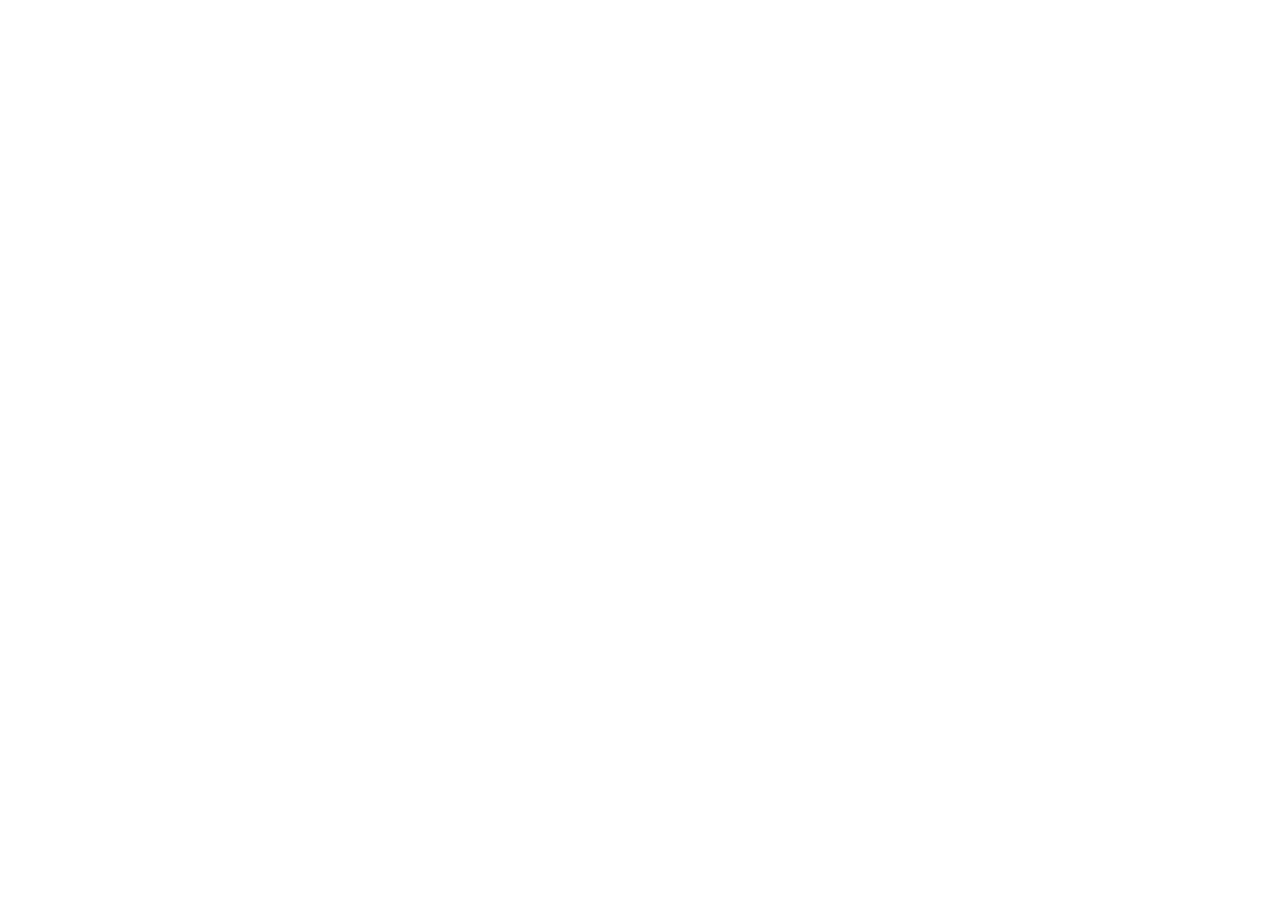
==== commit fdf5650c: "Add clean portfolio files" ====
--- a/Nico-GitHub-Pages-FERTIG/index.html
+++ b/Nico-GitHub-Pages-FERTIG/index.html
@@ -1,3 +1,3 @@
-<!doctype html><html lang="en"><head><meta charset="UTF-8"><meta name="viewport" content="width=device-width, initial-scale=1.0"><title>Nico — Persönliches Portfolio</title><meta name="description" content="Nicos Projekte, Auszeichnungen und Fotografie."><link rel="icon" href="./favicon.svg"><meta property="og:type" content="website"><meta property="og:title" content="Nico — Creative. AI. Moments."><meta property="og:description" content="Projects, photography and the things I love to make."><meta property="og:url" content="https://nicot-111.github.io/"><meta property="og:image" content="https://nicot-111.github.io/social-preview.png"><meta property="og:image:width" content="365"><meta property="og:image:height" content="229"><meta name="twitter:card" content="summary_large_image"><meta name="twitter:title" content="Nico — Creative. AI. Moments."><meta name="twitter:image" content="https://nicot-111.github.io/social-preview.png">  <script type="module" crossorigin src="./assets/index-D06FoeBL.js"></script>
-  <link rel="stylesheet" crossorigin href="./assets/index-_3ClKg1i.css">
+<!doctype html><html lang="en"><head><meta charset="UTF-8"><meta name="viewport" content="width=device-width, initial-scale=1.0"><title>Nico — Persönliches Portfolio</title><meta name="description" content="Nicos Projekte, Auszeichnungen und Fotografie."><link rel="icon" href="./favicon.svg"><meta property="og:type" content="website"><meta property="og:title" content="Nico"><meta property="og:description" content="Projects, photography and creative ideas."><meta property="og:url" content="https://nicot-111.github.io/"><meta property="og:image" content="https://nicot-111.github.io/social-preview-name.png"><meta property="og:image:width" content="1200"><meta property="og:image:height" content="630"><meta property="og:image:alt" content="Nico"><meta name="twitter:card" content="summary_large_image"><meta name="twitter:title" content="Nico"><meta name="twitter:image" content="https://nicot-111.github.io/social-preview-name.png">  <script type="module" crossorigin src="./assets/index-2m1LHm9j.js"></script>
+  <link rel="stylesheet" crossorigin href="./assets/index-FMFI3H44.css">
 </head><body><div id="root"></div></body></html>
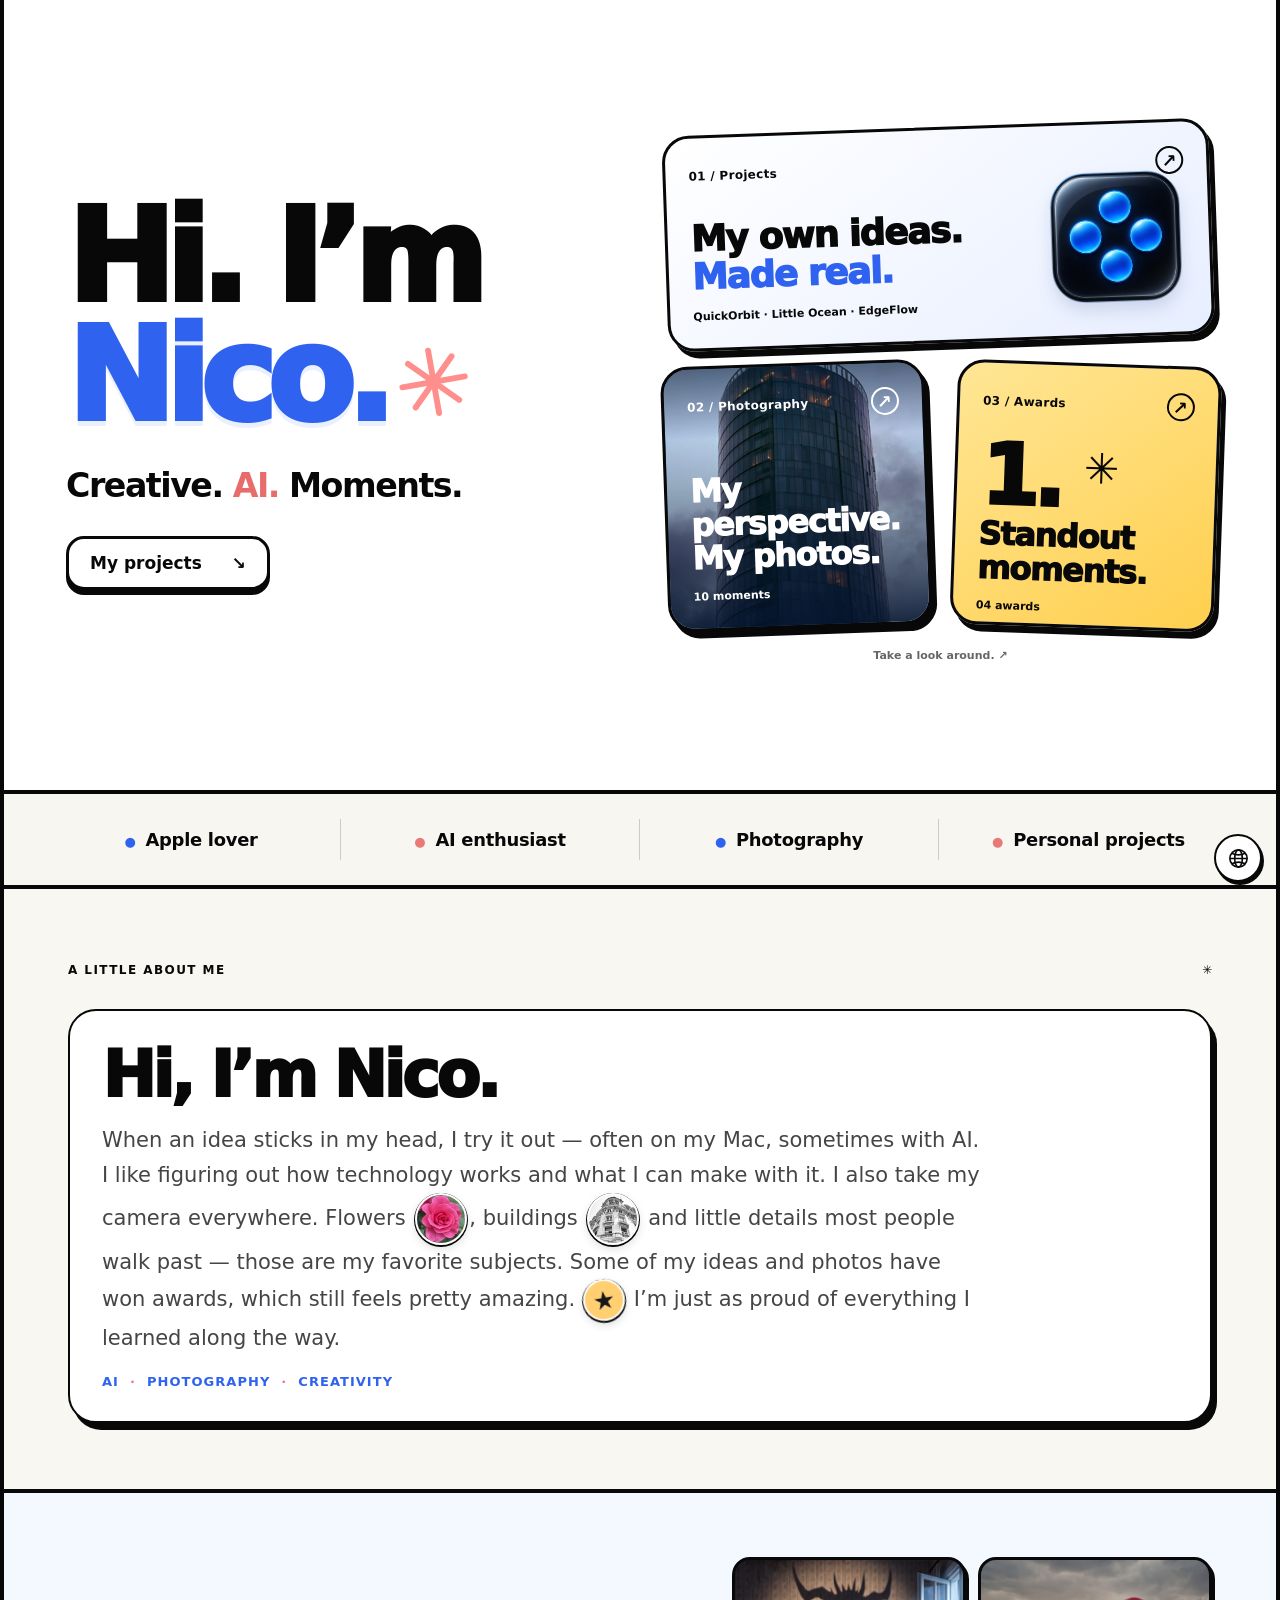
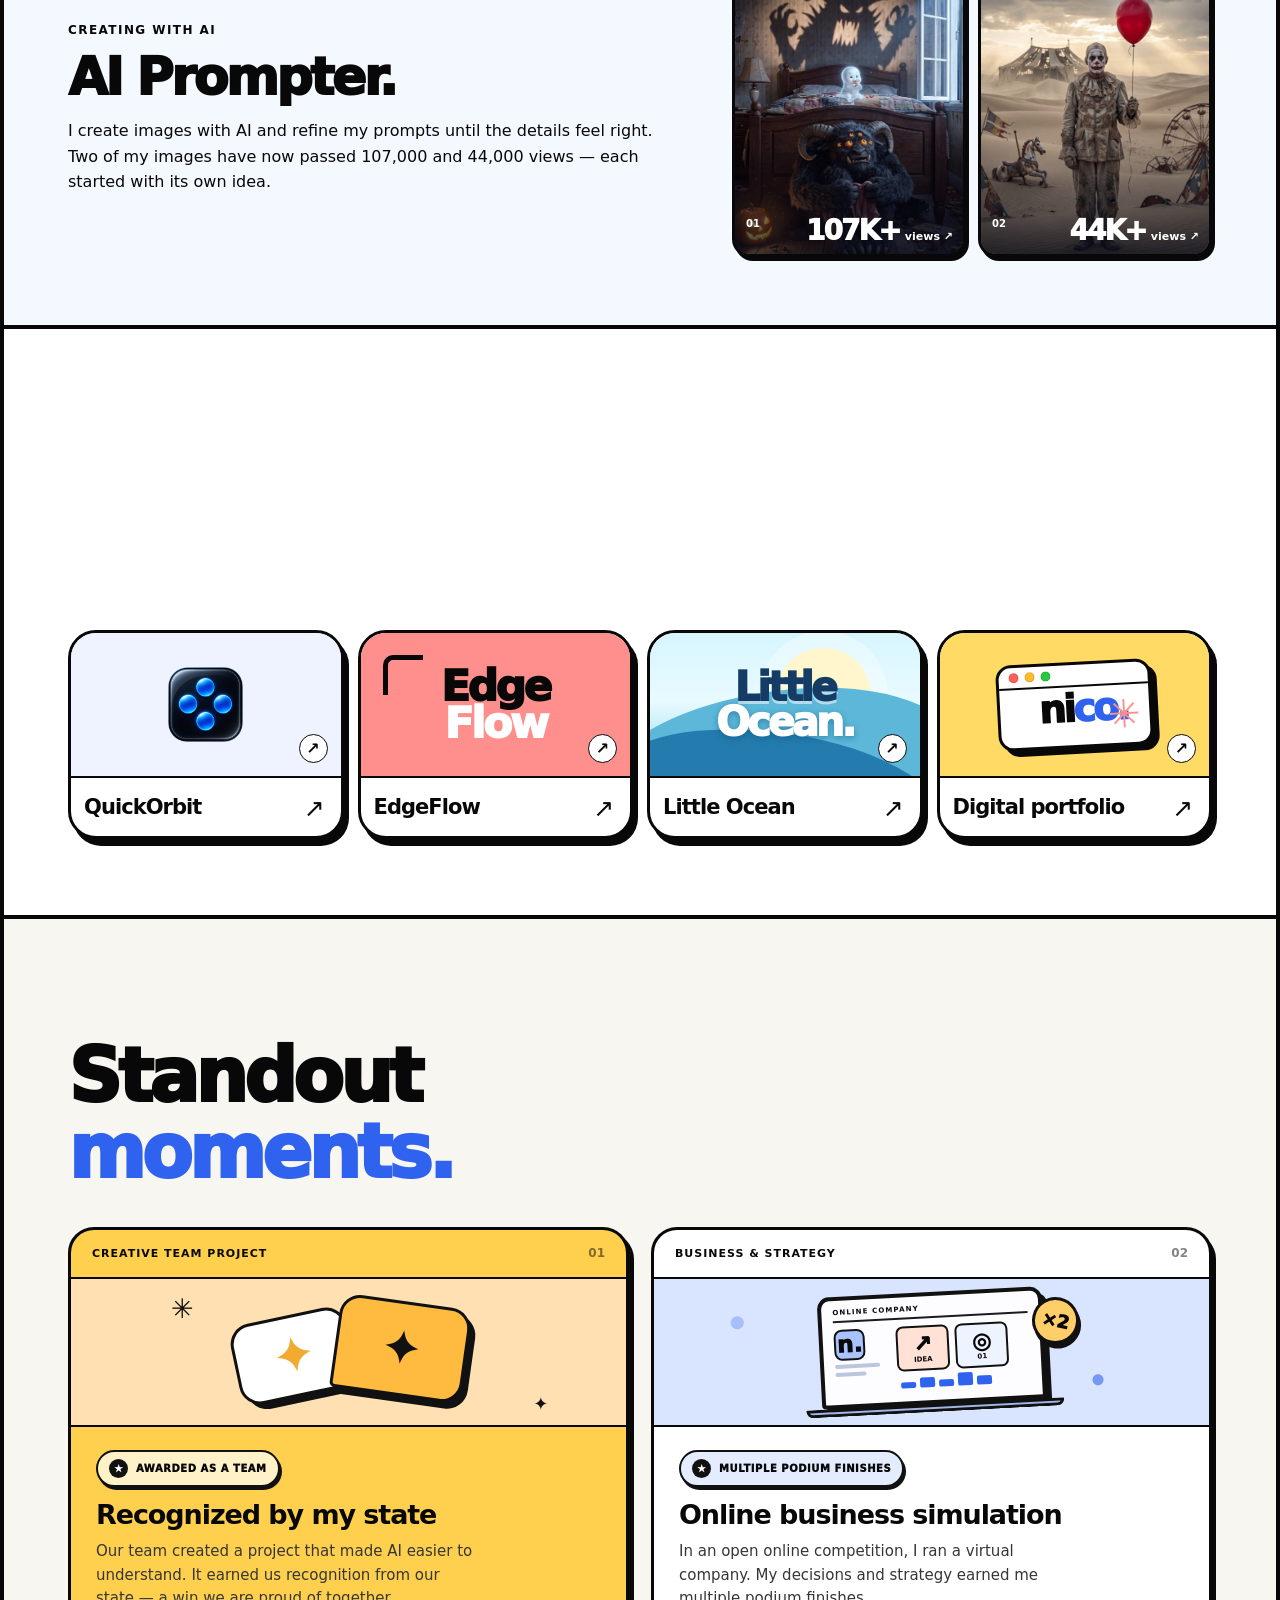
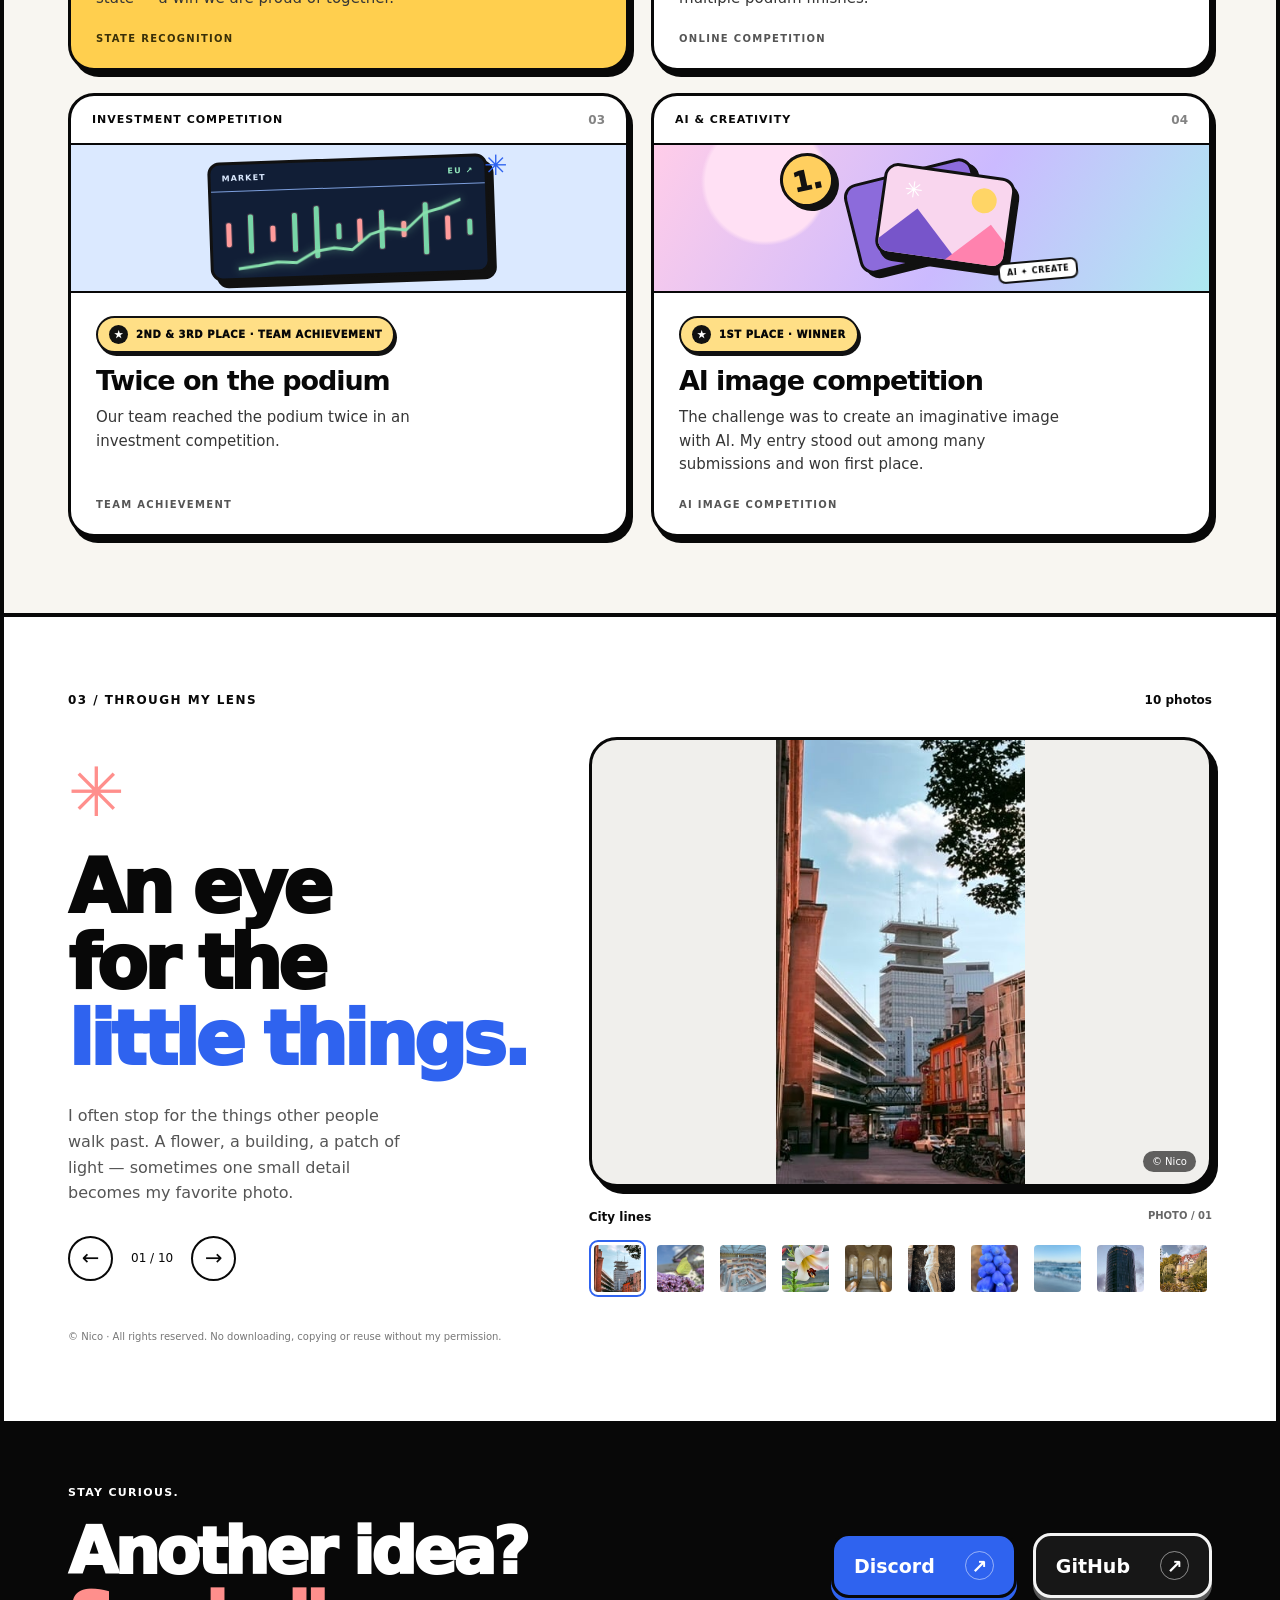
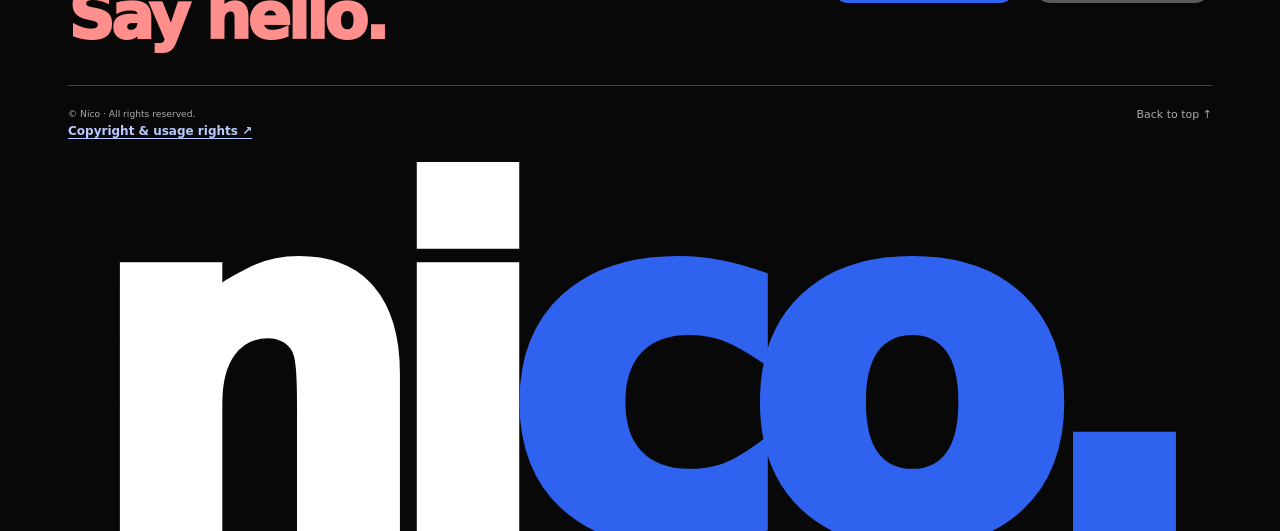
==== commit f398023e: "Load fixed portfolio bundle" ====
--- a/Nico-GitHub-Pages-FERTIG/index.html
+++ b/Nico-GitHub-Pages-FERTIG/index.html
@@ -1,3 +1,3 @@
-<!doctype html><html lang="en"><head><meta charset="UTF-8"><meta name="viewport" content="width=device-width, initial-scale=1.0"><title>Nico — Persönliches Portfolio</title><meta name="description" content="Nicos Projekte, Auszeichnungen und Fotografie."><link rel="icon" href="./favicon.svg"><meta property="og:type" content="website"><meta property="og:title" content="Nico"><meta property="og:description" content="Projects, photography and creative ideas."><meta property="og:url" content="https://nicot-111.github.io/"><meta property="og:image" content="https://nicot-111.github.io/social-preview-name.png"><meta property="og:image:width" content="1200"><meta property="og:image:height" content="630"><meta property="og:image:alt" content="Nico"><meta name="twitter:card" content="summary_large_image"><meta name="twitter:title" content="Nico"><meta name="twitter:image" content="https://nicot-111.github.io/social-preview-name.png">  <script type="module" crossorigin src="./assets/index-2m1LHm9j.js"></script>
+<!doctype html><html lang="en"><head><meta charset="UTF-8"><meta name="viewport" content="width=device-width, initial-scale=1.0"><title>Nico — Persönliches Portfolio</title><meta name="description" content="Nicos Projekte, Auszeichnungen und Fotografie."><link rel="icon" href="./favicon.svg"><meta property="og:type" content="website"><meta property="og:title" content="Nico"><meta property="og:description" content="Projects, photography and creative ideas."><meta property="og:url" content="https://nicot-111.github.io/"><meta property="og:image" content="https://nicot-111.github.io/social-preview-name.png"><meta property="og:image:width" content="1200"><meta property="og:image:height" content="630"><meta property="og:image:alt" content="Nico"><meta name="twitter:card" content="summary_large_image"><meta name="twitter:title" content="Nico"><meta name="twitter:image" content="https://nicot-111.github.io/social-preview-name.png">  <script type="module" crossorigin src="./assets/index-Do39_erb.js"></script>
   <link rel="stylesheet" crossorigin href="./assets/index-FMFI3H44.css">
 </head><body><div id="root"></div></body></html>
--- a/Nico-GitHub-Pages-FERTIG/assets/index-FMFI3H44.css
+++ b/Nico-GitHub-Pages-FERTIG/assets/index-FMFI3H44.css
@@ -0,0 +1 @@
+:root{color:#080808;--blue:#2f63ef;--coral:#ff8f8c;--ink:#080808;--round:"SF Pro Rounded",ui-rounded,"Arial Rounded MT Bold",system-ui,sans-serif;--ease:cubic-bezier(.2,.8,.2,1);background:#ececea;font-family:Inter,system-ui,-apple-system,sans-serif}*{box-sizing:border-box}html{scroll-behavior:smooth;scroll-padding-top:20px}body{-webkit-font-smoothing:antialiased;min-width:320px;margin:0}button,a{font:inherit;color:inherit}a{text-decoration:none}button{cursor:pointer}button:focus-visible,a:focus-visible{outline-offset:5px;outline:4px solid #8ab4ff}button{border:0}img{max-width:100%;display:block}h1,h2,h3,p,figure{margin:0}h1,h2,h3{font-family:var(--round);text-wrap:balance}p{text-wrap:pretty;line-height:1.6}em{color:var(--blue);font-style:normal}.site{border-inline:4px solid var(--ink);background:#fff;max-width:1440px;margin:auto;overflow:clip}.section{border-top:4px solid var(--ink);padding:76px 64px}.eyebrow{letter-spacing:.12em;font-size:11px;font-weight:850}.section-head{justify-content:space-between;align-items:center;gap:18px;margin-bottom:30px;display:flex}.section-head>span:last-child{font-size:12px;font-weight:750}.section h2,footer h2{letter-spacing:-.055em;font-size:clamp(42px,5.5vw,76px);font-weight:950;line-height:1.02}.button{border:3px solid var(--ink);min-height:54px;box-shadow:0 5px 0 var(--ink);transition:transform .22s var(--ease),box-shadow .22s var(--ease),background .22s;background:#fff;border-radius:18px;justify-content:center;align-items:center;gap:30px;padding:12px 21px;font-weight:850;display:inline-flex}.button:hover{box-shadow:0 8px 0 var(--ink);background:#eff3ff;transform:translateY(-3px)}.button:active{box-shadow:0 2px 0 var(--ink);transform:translateY(3px)}.text-link{text-underline-offset:5px;font-weight:800;text-decoration:underline}.floating-language{right:max(18px,env(safe-area-inset-right));bottom:max(18px,env(safe-area-inset-bottom));border:2px solid var(--ink);box-shadow:2px 3px 0 var(--ink);z-index:50;background:#fff;border-radius:99px;gap:2px;padding:3px;display:flex;position:fixed}.floating-language button{background:0 0;border-radius:99px;align-items:center;gap:5px;min-height:34px;padding:7px 10px;font-size:12px;font-weight:800;display:flex}.floating-language button[aria-pressed=true]{background:var(--blue);color:#fff}.skip-link{z-index:80;background:#fff;padding:16px;position:fixed;top:-100px;left:20px}.skip-link:focus{top:12px}.hero{grid-template-columns:1.15fr 1fr;align-items:center;gap:40px;min-height:min(800px,94svh);padding:72px 64px 68px;display:grid}.hero h1{letter-spacing:-.065em;margin:26px 0 24px;font-size:clamp(70px,9vw,130px);font-weight:950;line-height:.95}.hero h1>span{color:var(--blue);text-shadow:0 5px #2f63ef19}.name-star{color:var(--coral);animation:star-arrive 1.4s var(--ease) both;margin-left:.12em;font-size:.8em;display:inline-block;transform:rotate(-10deg)}.slogan{font-family:var(--round);letter-spacing:-.045em;font-size:clamp(23px,2.7vw,38px);font-weight:900;line-height:1.12}.slogan em{color:#e76d6c}.hero-subline{color:#4d4d4d;max-width:400px;margin:20px 0 28px;font-size:15px}.hero-composition{padding:16px 4px 60px;position:relative}.hero-app{aspect-ratio:1/1.05;border:4px solid var(--ink);box-shadow:10px 10px 0 var(--ink);transition:transform .45s var(--ease);background:#f3f6ff;border-radius:48px;flex-direction:column;justify-content:center;align-items:center;display:flex;position:relative;transform:rotate(-2deg)}.hero-app:hover{transform:rotate(0)translateY(-4px)}.small-pill{border:2px solid var(--ink);letter-spacing:.1em;background:#fff;border-radius:30px;padding:8px 11px;font-size:10px;font-weight:800;position:absolute;top:25px}.hero-app img{filter:drop-shadow(0 12px 10px #1d326b28);width:38%;height:auto;transition:transform .45s var(--ease)}.hero-app:hover img{transform:translateY(-6px)rotate(4deg)}.hero-app strong{font-size:clamp(28px,3.5vw,46px);font-family:var(--round);letter-spacing:-.065em;color:var(--blue);margin-top:15px;font-weight:950}.hero-app strong span{color:var(--ink)}.mini-note{margin-top:8px;font-size:12px}.hero-award{border:3px solid var(--ink);max-width:240px;box-shadow:4px 5px 0 var(--ink);transition:transform .3s var(--ease);background:#ffcf4e;border-radius:20px;grid-template-columns:auto 1fr;align-items:center;gap:4px 12px;padding:17px;display:grid;position:absolute;bottom:0;right:-12px;transform:rotate(4deg)}.hero-award:hover{transform:rotate(0)}.hero-award>span:first-child{letter-spacing:.1em;grid-column:1/-1;font-size:10px;font-weight:900}.hero-award strong{font:950 65px/.9 var(--round);letter-spacing:-.07em}.hero-award>span:last-child{font-size:12px;font-weight:800;line-height:1.5}.identity-strip{border-top:4px solid var(--ink);background:#f8f6f1;grid-template-columns:repeat(4,1fr);padding:20px 40px;display:grid}.identity-strip span{text-align:center;border-right:1px solid #ccc;padding:6px 12px;font-size:12px;font-weight:800}.identity-strip span:last-child{border:0}.identity-strip span:before{content:"●";color:var(--blue);margin-right:8px;font-size:10px}.identity-strip span:nth-child(2n):before{color:#e87976}.title-row{justify-content:space-between;align-items:end;gap:30px;margin-bottom:32px;display:flex}.title-row p{color:#555;max-width:240px;font-size:14px}.project-filters{flex-wrap:wrap;gap:8px;margin:30px 0 25px;display:flex}.project-filters button{background:#fff;border:2px solid #dededb;border-radius:99px;min-height:42px;padding:9px 15px;font-size:13px;font-weight:800;transition:background .2s,color .2s,border-color .2s}.project-filters button[aria-pressed=true]{color:#fff;background:var(--ink);border-color:var(--ink)}.project-filters button:hover{border-color:var(--ink)}.project-filters small{opacity:.65;margin-left:9px;font-size:10px}.project-grid{grid-template-columns:1fr 1fr;gap:25px;display:grid}.project-card{border:3px solid var(--ink);animation:card-in .45s var(--ease) both;background:#fff;border-radius:28px;overflow:hidden}.project-art{border-bottom:3px solid var(--ink);isolation:isolate;background:#eef3ff;justify-content:center;align-items:center;width:100%;height:245px;display:flex;position:relative;overflow:hidden}.orbit-icon-layer{transition:opacity .45s,transform .6s var(--ease);flex-direction:column;justify-content:center;align-items:center;gap:8px;display:flex}.orbit-icon-layer img{width:120px;height:120px}.orbit-icon-layer strong{font:850 20px var(--round);letter-spacing:-.04em}.orbit-screen-layer{object-fit:cover;opacity:0;width:100%;height:100%;transition:opacity .45s,transform .7s var(--ease);pointer-events:none;position:absolute;inset:0;transform:scale(1.06)}.is-open .orbit-icon-layer{opacity:0;transform:scale(.93)}.is-open .orbit-screen-layer{opacity:1;transform:scale(1)}.preview-hint{border:2px solid var(--ink);background:#fff;border-radius:99px;padding:7px 11px;font-size:10px;font-weight:800;position:absolute;bottom:13px;right:13px}.edge .project-art{background:var(--coral)}.edge .project-art>strong{font:950 67px/.85 var(--round);letter-spacing:-.065em;transition:transform .4s var(--ease)}.edge .project-art>strong span{color:#fff;display:block}.edge-corner{border-top:5px solid var(--ink);border-left:5px solid var(--ink);border-radius:10px 0 0;width:40px;height:40px;position:absolute;top:22px;left:22px}.art-caption{font-size:11px;font-weight:750;position:absolute;bottom:20px}.project-art:hover>strong{transform:translate(6px)}.web .project-art{background:#ffda64}.mini-browser{border:3px solid var(--ink);width:61%;height:163px;box-shadow:6px 6px 0 var(--ink);transition:transform .4s var(--ease);background:#fff;border-radius:15px;position:relative;transform:rotate(-3deg)}.mini-browser>span{border-bottom:2px solid var(--ink);letter-spacing:3px;padding:5px 10px;font-size:8px;display:block}.mini-browser strong{font:950 78px var(--round);letter-spacing:-.075em;padding-left:17px}.mini-browser strong span{color:var(--blue)}.mini-browser i{color:var(--coral);font-size:39px;font-style:normal;position:absolute;bottom:6px;right:9px}.project-art:hover .mini-browser{transform:rotate(0)}.photo .project-art>img{object-fit:cover;object-position:50% 64%;width:100%;height:100%;transition:transform .65s var(--ease)}.photo .project-art:hover>img{transform:scale(1.035)}.art-photo-label{color:#fff;text-shadow:0 1px 5px #000;font-size:12px;font-weight:800;position:absolute;bottom:16px;left:18px}.project-copy .eyebrow{color:#666;font-size:10px}.project-copy h3{letter-spacing:-.045em;justify-content:space-between;gap:8px;margin:8px 0;font-size:29px;display:flex}.project-copy h3 span{font:400 25px system-ui;transition:transform .25s}.project-copy a:hover h3 span{transform:translate(3px,-3px)}.project-copy p{color:#555;max-width:350px;font-size:13px}.github-row{border-top:2px solid var(--ink);justify-content:space-between;gap:20px;margin-top:35px;padding-top:24px;font-size:13px;display:flex}.pagination{justify-content:center;gap:20px;margin-top:24px;display:flex}.pagination button{padding:10px 20px}.achievements{background:#f8f6f1}.award-grid{grid-template-columns:repeat(3,1fr);gap:20px;margin-top:36px;display:grid}.award-grid article{border:3px solid var(--ink);background:#fff;border-radius:25px;flex-direction:column;align-items:start;padding:25px 23px 28px;display:flex}.award-grid .award-featured{box-shadow:5px 6px 0 var(--ink);background:#ffcf4e}.award-number{font:950 clamp(70px,8vw,105px)/1 var(--round);letter-spacing:-.07em;margin:20px 0 2px;display:block;position:relative}.award-number i{font:normal 45px var(--round);position:absolute;top:12px;right:-85px}.award-label{letter-spacing:.13em;font-size:11px;font-weight:900}.award-grid h3{letter-spacing:-.04em;overflow-wrap:anywhere;margin:23px 0 12px;font-size:23px;line-height:1.13}.award-grid p{color:#444;font-size:13px}.award-grid a{margin-top:18px;font-size:12px}.gallery-layout{grid-template-columns:.85fr 1.15fr;align-items:center;gap:60px;display:grid}.gallery-star{color:var(--coral);margin-bottom:18px;font-size:68px;display:block}.gallery-story p{color:#555;max-width:340px;margin-top:26px;font-size:14px}.gallery-print{border:3px solid var(--ink);height:450px;max-height:60svh;box-shadow:6px 7px 0 var(--ink);touch-action:pan-y;background:#f0efec;border-radius:25px;position:relative;overflow:hidden}.gallery-print img{object-fit:contain;opacity:0;pointer-events:none;width:100%;height:100%;transition:opacity .45s;position:absolute;inset:0}.gallery-print img.active{opacity:1}.photo-credit{color:#fff;background:#0009;border-radius:99px;padding:5px 9px;font-size:10px;position:absolute;bottom:12px;right:13px}.photo-caption{justify-content:space-between;gap:10px;margin:23px 0 16px;font-size:12px;font-weight:700;display:flex}.photo-caption>span:last-child{color:#666;font-size:10px}.photo-controls{align-items:center;gap:18px;margin-top:30px;display:flex}.photo-controls span{font-variant-numeric:tabular-nums;font-size:12px}.photo-controls button{border:2px solid var(--ink);background:#fff;border-radius:50%;width:45px;height:45px;font-size:21px;transition:background .2s,transform .2s}.photo-controls button:hover{background:#e9efff;transform:translateY(-2px)}.gallery-thumbs{grid-template-columns:repeat(9,minmax(0,1fr));gap:6px;display:grid}.gallery-thumbs button{background:0 0;border:2px solid #0000;border-radius:9px;min-width:0;padding:3px;transition:transform .2s,border-color .2s}.gallery-thumbs button[aria-pressed=true]{border-color:var(--blue)}.gallery-thumbs button:hover{transform:translateY(-3px)}.gallery-thumbs img{aspect-ratio:1;object-fit:cover;border-radius:4px;width:100%}.photo-rights{color:#777;max-width:650px;margin-top:32px;font-size:10px}footer{background:var(--ink);color:#fff;padding:60px 64px 75px}.footer-top{justify-content:space-between;align-items:center;gap:30px;display:flex}footer h2{margin-top:20px;font-size:clamp(40px,5vw,66px)}footer em{color:var(--coral)}.footer-actions .button{color:var(--ink);box-shadow:0 5px 0 var(--blue)}.footer-wordmark{font:950 clamp(130px,30vw,420px)/.9 var(--round);letter-spacing:-.085em;margin:45px 0 20px;display:block}.footer-bottom{color:#aaa;border-top:1px solid #444;justify-content:space-between;gap:25px;padding-top:22px;font-size:11px;display:flex}.reveal{opacity:0;transition:opacity .65s ease,transform .7s var(--ease);transform:translateY(22px)}.reveal.is-visible{opacity:1;transform:none}@keyframes card-in{0%{opacity:0;transform:translateY(10px)}to{opacity:1;transform:none}}@keyframes star-arrive{0%{opacity:0;transform:rotate(-55deg)}to{opacity:1;transform:rotate(-10deg)}}@media (width>=1000px){.hero-copy{animation:card-in .75s var(--ease) both}.hero-composition{animation:card-in .8s .1s var(--ease) both}}@media (width<=900px){.hero{gap:28px;padding:60px 36px}.section{padding:60px 36px}.hero h1{font-size:85px}.slogan{font-size:25px}.hero-app{border-radius:35px}.hero-award{max-width:200px;padding:13px;right:-5px}.hero-award strong{font-size:50px}.hero-award>span:last-child{font-size:10px}.award-grid{gap:12px}.award-grid article{padding:22px 16px}.award-grid h3{font-size:20px}.award-grid .eyebrow{letter-spacing:.07em;font-size:9px}.award-number i{font-size:32px;right:-55px}.gallery-layout{gap:30px}.gallery-print{height:380px}footer{padding:50px 36px 75px}}@media (width<=640px){.site{border-inline:2px solid var(--ink)}.hero{grid-template-columns:1fr;gap:22px;min-height:0;padding:42px 24px 40px}.hero h1{margin-top:22px;font-size:clamp(72px,19vw,106px)}.hero-subline{max-width:330px;font-size:14px}.hero-composition{width:100%;max-width:390px;margin:0 auto;padding:8px 20px 36px 0}.hero-app{aspect-ratio:1.55;box-shadow:6px 6px 0 var(--ink);border-radius:28px;padding:35px 15px 25px}.hero-app img{width:84px}.hero-app strong{margin-top:6px;font-size:30px}.small-pill{padding:4px 8px;font-size:8px;top:10px}.mini-note{display:none}.hero-award{border-radius:14px;gap:4px 8px;max-width:170px;padding:10px;bottom:0;right:0}.hero-award>span:first-child{font-size:8px}.hero-award strong{font-size:40px}.hero-award>span:last-child{font-size:9px}.identity-strip{border-top-width:3px;grid-template-columns:1fr 1fr;gap:10px 0;padding:12px 16px}.identity-strip span{font-size:10px}.identity-strip span:nth-child(2){border:0}.section{border-top-width:3px;padding:45px 22px}.section-head{margin-bottom:25px}.section h2{font-size:43px}.title-row{margin-bottom:24px;display:block}.title-row p{max-width:300px;margin-top:15px;font-size:13px}.project-filters{flex-wrap:nowrap;gap:6px}.project-filters button{min-height:40px;padding:8px 10px;font-size:11px}.project-filters small{margin-left:4px;font-size:9px}.project-grid{gap:14px}.project-card{border-width:2px;border-radius:18px}.project-art{border-bottom-width:2px;height:155px}.orbit-icon-layer img{width:72px;height:72px}.orbit-icon-layer strong{font-size:11px}.preview-hint{border-width:1px;padding:4px 6px;font-size:8px;bottom:8px;right:6px}.edge .project-art>strong{font-size:39px}.edge-corner{border-width:3px;width:24px;height:24px;top:12px;left:12px}.art-caption{font-size:7px;bottom:13px}.mini-browser{width:80%;height:92px;box-shadow:3px 3px 0 var(--ink);border-width:2px;border-radius:9px}.mini-browser>span{padding:4px 7px;font-size:5px}.mini-browser strong{padding-left:8px;font-size:43px}.mini-browser i{font-size:24px;bottom:0;right:5px}.project-copy{padding:13px 12px 16px}.project-copy .eyebrow{letter-spacing:.055em;font-size:8px}.project-copy h3{min-height:40px;margin:6px 0;font-size:19px;line-height:1.06}.project-copy h3 span{font-size:16px}.project-copy p{font-size:11px;line-height:1.45}.art-photo-label{font-size:9px;bottom:12px;left:12px}.github-row{gap:15px;margin-top:25px;padding-top:19px;font-size:11px}.award-grid{grid-template-columns:1fr;gap:17px;margin-top:27px}.award-grid article{grid-template-columns:90px 1fr;column-gap:16px;padding:20px;display:grid}.award-grid .eyebrow{grid-column:1/-1;margin-bottom:16px;font-size:9px}.award-number{grid-area:2/1/4;margin:0;font-size:66px}.award-label{grid-area:4/1;margin-top:7px;font-size:8px}.award-grid h3{grid-area:2/2;margin:0 0 9px;font-size:22px}.award-grid p{grid-area:3/2/5;font-size:12px}.award-grid a{grid-column:2;margin-top:12px;font-size:11px}.award-number i{display:none}.gallery-layout{grid-template-columns:1fr;gap:25px}.gallery-story h2 br{display:none}.gallery-story h2{max-width:330px;font-size:43px}.gallery-story h2 em{display:block}.gallery-star{float:right;margin-top:-5px;font-size:48px}.gallery-story p{max-width:100%;margin-top:18px;font-size:13px}.photo-controls{margin-top:22px}.gallery-print{height:420px;max-height:65svh;box-shadow:4px 5px 0 var(--ink)}.gallery-thumbs{gap:3px}.gallery-thumbs button{border-radius:6px;padding:2px}.photo-caption{font-size:11px}.photo-rights{margin-top:24px;font-size:9px}footer{padding:42px 24px 83px}.footer-top{display:block}.footer-actions{margin-top:26px}.footer-wordmark{margin-top:40px;font-size:31vw}.footer-bottom{font-size:10px}.floating-language{bottom:12px;right:12px}.floating-language button{min-height:34px;padding:7px 9px;font-size:11px}}@media (prefers-reduced-motion:reduce){html{scroll-behavior:auto}*,:before,:after{transition:none!important;animation:none!important}.reveal{opacity:1;transform:none}}.hero{grid-template-columns:1fr 1.08fr;gap:48px;min-height:760px}.hero h1{font-size:clamp(72px,8.2vw,118px)}.tile-deck{isolation:isolate;height:470px;margin-right:8px;padding:0;position:relative}.intro-tile{border:3px solid var(--ink);width:66%;height:340px;box-shadow:5px 7px 0 var(--ink);transform-origin:50% 85%;transition:transform .65s var(--ease),box-shadow .4s ease;border-radius:28px;flex-direction:column;align-items:flex-start;padding:22px;display:flex;position:absolute;top:50%;left:50%;overflow:hidden}.tile-top{z-index:2;letter-spacing:.08em;justify-content:space-between;width:100%;font-size:11px;font-weight:850;display:flex;position:relative}.intro-tile>strong{font:950 clamp(24px,2.7vw,38px)/1.05 var(--round);letter-spacing:-.045em;z-index:2;margin-top:auto;position:relative}.tile-foot{z-index:2;margin-top:13px;font-size:10px;font-weight:700;position:relative}.tile-projects{z-index:3;background:#edf3ff;transform:translate(-66%,-49%)rotate(-10deg)}.tile-projects>img{object-fit:contain;width:105px;height:105px;margin:24px auto 16px}.tile-photos{color:#fff;z-index:2;background:#253e6a;transform:translate(-18%,-57%)rotate(10deg)}.tile-photos>img{object-fit:cover;z-index:0;width:100%;height:100%;position:absolute;inset:0}.tile-photos:after{content:"";z-index:1;background:linear-gradient(#0005,#0000 35%,#000b);position:absolute;inset:0}.tile-awards{z-index:1;background:#ffcf4e;transform:translate(-44%,-67%)rotate(1deg)}.tile-prize{font:950 105px/1 var(--round);letter-spacing:-.07em;margin-top:26px;position:relative}.tile-prize i{font:normal 64px var(--round);position:absolute;top:4px;right:-90px}.deck-hint{text-align:center;color:#666;width:100%;font-size:11px;font-weight:700;position:absolute;bottom:0;left:0}.tile-deck:focus-within .tile-projects{transform:translate(-94%,-41%)rotate(-16deg)}.tile-deck:focus-within .tile-photos{transform:translateY(-45%)rotate(16deg)}.tile-deck:focus-within .tile-awards{transform:translate(-47%,-82%)rotate(0)}.intro-tile:focus-visible{z-index:5;outline-offset:6px}@media (hover:hover) and (pointer:fine){.tile-deck:hover .tile-projects{transform:translate(-94%,-41%)rotate(-16deg)}.tile-deck:hover .tile-photos{transform:translateY(-45%)rotate(16deg)}.tile-deck:hover .tile-awards{transform:translate(-47%,-82%)rotate(0)}.tile-deck .intro-tile:hover{z-index:5;box-shadow:8px 12px 0 var(--ink)}.tile-deck .tile-projects:hover{transform:translate(-98%,-47%)rotate(-12deg)}.tile-deck .tile-photos:hover{transform:translate(2%,-51%)rotate(10deg)}.tile-deck .tile-awards:hover{transform:translate(-47%,-88%)rotate(0)}}.project-grid{grid-template-columns:1fr 1fr;gap:26px}.project-card.web{grid-column:1/-1;grid-template-columns:1fr 1.15fr;align-items:stretch;display:grid}.project-card.web .project-art{border-bottom:0;border-right:3px solid var(--ink);height:205px}.project-card.web .project-copy{flex-direction:column;justify-content:center;padding:32px;display:flex}.project-card.web .mini-browser{max-width:245px;height:130px}.project-card.web .art-caption{bottom:10px}.project-card.web h3{font-size:34px}.project-card.web p:after{content:"GitHub ↗";color:var(--blue);margin-top:14px;font-weight:800;display:block}.projects .title-row{margin-bottom:36px}footer{padding-bottom:0}.footer-bottom{margin-top:34px;padding-bottom:22px}.footer-wordmark{height:.58em;margin:26px -12px 0;font-size:clamp(170px,36vw,500px);line-height:.86;overflow:hidden}.footer-wordmark span{color:var(--blue)}html[lang=zh-Hans] h1,html[lang=zh-Hans] h2,html[lang=zh-Hans] h3,html[lang=zh-Hans] .intro-tile>strong{letter-spacing:-.02em}html[lang=zh-Hans] .hero h1{font-size:clamp(56px,6.7vw,96px)}html[lang=zh-Hans] .section h2{line-height:1.22}html[lang=zh-Hans] .hero-subline{line-height:1.9}@media (width<=1000px) and (width>=641px){.hero{gap:20px;padding-inline:36px}.intro-tile{width:72%;height:310px;padding:18px}.tile-deck{height:420px}.intro-tile>strong{font-size:27px}.tile-top{font-size:9px}.tile-prize{font-size:88px}.tile-prize i{font-size:48px;right:-65px}.tile-projects>img{width:85px;height:85px}.tile-foot{font-size:8px}.hero h1{font-size:80px}}@media (width<=640px){.hero{grid-template-columns:1fr;gap:22px;min-height:0;padding:38px 24px 30px}.hero h1{font-size:clamp(68px,18vw,94px)}.hero-subline{margin-bottom:22px}.tile-deck{grid-template-columns:repeat(3,minmax(0,1fr));gap:8px;width:100%;max-width:none;height:auto;margin:12px 0 0;padding:0 0 30px;display:grid}.intro-tile,.tile-deck:focus-within .intro-tile{width:100%;height:182px;box-shadow:2px 3px 0 var(--ink);border-width:2px;border-radius:16px;padding:10px 8px;position:relative;top:auto;left:auto;transform:none}.tile-projects{margin-top:14px}.tile-photos{margin-top:0}.tile-awards{margin-top:14px}.tile-top{letter-spacing:0;font-size:8px}.tile-top>span:last-child{display:none}.tile-projects>img{width:48px;height:48px;margin:16px auto 10px}.intro-tile>strong{letter-spacing:-.04em;font-size:16px;line-height:1.07}.tile-foot{margin-top:9px;font-size:7px;line-height:1.35}.tile-prize{margin-top:18px;font-size:57px}.tile-prize i{font-size:24px;top:-8px;right:-26px}.deck-hint{font-size:10px;bottom:0}.intro-tile:active{transform:translateY(-4px)}.project-grid{grid-template-columns:1fr;gap:20px}.project-art{height:205px}.project-copy{padding:20px}.project-copy h3{min-height:0;font-size:27px}.project-copy p{font-size:13px}.project-copy .eyebrow{font-size:10px}.orbit-icon-layer img{width:100px;height:100px}.orbit-icon-layer strong{font-size:16px}.preview-hint{padding:7px 10px;font-size:10px;bottom:12px;right:12px}.edge .project-art>strong{font-size:58px}.art-caption{font-size:10px}.project-card.web{display:block}.project-card.web .project-art{border-right:0;border-bottom:2px solid var(--ink);height:165px}.project-card.web .project-copy{padding:20px}.project-card.web h3{font-size:27px}.project-card.web .mini-browser{width:60%;height:110px}.project-card.web .mini-browser strong{font-size:56px}.project-card.web .art-caption{font-size:8px}.project-card.web p:after{margin-top:9px}.floating-language{bottom:max(12px,env(safe-area-inset-bottom));right:12px}.floating-language button{padding:7px 8px}.footer-bottom{margin-top:28px;padding-bottom:0;font-size:10px;display:block}.footer-bottom>a{margin-top:12px;display:block}.footer-wordmark{height:.6em;margin:26px -7px 0;font-size:37vw}footer{padding-bottom:0}html[lang=zh-Hans] .hero h1{font-size:58px}html[lang=zh-Hans] .intro-tile>strong{font-size:15px}html[lang=zh-Hans] .tile-foot{font-size:8px}}@media (prefers-reduced-motion:reduce){.intro-tile{transition:none!important}}@media (width>=1001px){.intro-tile{width:58%;height:330px}.intro-tile>strong{font-size:34px}.tile-projects>img{width:95px;height:95px}}.project-card.web p:after{content:none}.portfolio-github{color:var(--blue);text-underline-offset:4px;align-self:flex-start;margin-top:15px;font-size:13px;font-weight:850;display:inline-flex}.portfolio-github:hover{text-decoration:underline}@media (width<=640px){.project-card,.project-card.web{border-radius:20px;grid-template-columns:36% 64%;display:grid}.project-art,.project-card.web .project-art{border-bottom:0;border-right:2px solid var(--ink);height:100%;min-height:185px}.project-copy,.project-card.web .project-copy{padding:19px 16px}.project-copy h3,.project-card.web h3{font-size:23px}.project-copy p{font-size:12px;line-height:1.5}.project-copy h3 span{font-size:18px}.orbit-icon-layer img{width:68px;height:68px}.orbit-icon-layer strong{text-align:center;padding:0 8px;font-size:10px}.preview-hint{text-align:center;padding:6px 2px;font-size:8px;bottom:12px;left:6px;right:6px}.edge .project-art>strong{font-size:38px}.edge-corner{width:20px;height:20px;top:14px;left:13px}.edge .art-caption{text-align:center;max-width:82px;font-size:8px;bottom:15px}.project-card.web .mini-browser{width:85%;height:83px}.project-card.web .mini-browser strong{font-size:37px}.project-card.web .art-caption{font-size:8px}.portfolio-github{font-size:12px}.project-copy .eyebrow{font-size:9px}}@media (width>=641px) and (width<=1000px){.hero{grid-template-columns:1fr;gap:10px;min-height:0;padding:52px 44px 42px}.hero h1{font-size:96px}.hero-copy{max-width:600px}.hero-subline{max-width:480px}.tile-deck{justify-self:center;width:430px;max-width:80%;height:430px;margin:20px 0 0}.intro-tile{width:58%;height:305px}.intro-tile>strong{font-size:28px}.tile-projects>img{width:86px;height:86px}}@media (width<=359px){.intro-tile{padding:10px 6px}.intro-tile>strong{font-size:13px}.tile-foot{font-size:6px}.tile-prize{font-size:47px}.tile-prize i{font-size:20px;right:-21px}.hero{padding-inline:19px}.project-copy,.project-card.web .project-copy{padding:16px 12px}.project-copy h3,.project-card.web h3{font-size:20px}}.language-control{right:max(18px,env(safe-area-inset-right));bottom:max(18px,env(safe-area-inset-bottom));z-index:60;position:fixed}.language-trigger{border:2px solid var(--ink);width:48px;height:48px;box-shadow:2px 3px 0 var(--ink);transition:transform .22s var(--ease),background .22s;background:#fff;border-radius:50%;place-items:center;display:grid}.language-trigger:hover,.language-trigger[aria-expanded=true]{background:#eef3ff;transform:translateY(-2px)}.language-options{border:2px solid var(--ink);width:186px;box-shadow:4px 5px 0 var(--ink);animation:card-in .2s var(--ease) both;background:#fff;border-radius:20px;padding:7px;position:absolute;bottom:62px;right:0}.language-options button{text-align:left;background:0 0;border-radius:12px;align-items:center;gap:10px;width:100%;min-height:44px;padding:10px;font-size:13px;font-weight:750;display:flex}.language-options button:hover{background:#f0f3fa}.language-options button[aria-pressed=true]{color:#fff;background:var(--blue)}.language-check{min-width:12px;margin-left:auto}.footer-wordmark{text-align:center;width:100%;height:.78em;margin:8px 0 0;padding-right:.075em;font-size:clamp(180px,37vw,520px);line-height:.91;overflow:hidden}.footer-bottom{padding-bottom:16px}.project-copy{padding:26px 28px 30px}.project-card{box-shadow:0 4px 0 var(--ink)}.project-card.web .project-art{height:235px}.project-card.web .mini-browser{height:145px}.project-card.web .mini-browser strong{font-size:72px}.tile-deck{height:420px}.intro-tile{box-shadow:4px 6px 0 var(--ink);border-radius:25px}.tile-top{letter-spacing:.04em;font-size:12px}.tile-foot{font-size:11px;line-height:1.4}.tile-projects{background:linear-gradient(145deg,#fff,#e7eeff)}.tile-awards{background:linear-gradient(145deg,#ffe695,#ffcf4e)}@media (width>=1001px){.hero{min-height:710px}.intro-tile{width:56%;height:305px;padding:22px}.intro-tile>strong{font-size:31px}.tile-projects>img{width:89px;height:89px;margin:18px auto 14px}.tile-prize{margin-top:22px;font-size:88px}.tile-prize i{font-size:52px;right:-73px}.tile-projects{transform:translate(-77%,-43%)rotate(-9deg)}.tile-photos{transform:translate(-8%,-47%)rotate(9deg)}.tile-awards{transform:translate(-43%,-77%)rotate(1deg)}}@media (width>=641px) and (width<=1000px){.tile-deck{height:410px}.tile-top,.tile-foot{font-size:10px}.intro-tile>strong{font-size:28px}}@media (width<=640px){.tile-deck{grid-template-columns:1fr 1fr;gap:13px;height:auto;margin-top:5px;padding-bottom:30px}.intro-tile,.tile-deck:focus-within .intro-tile{height:186px;box-shadow:3px 4px 0 var(--ink);border-radius:19px;margin-top:0;padding:15px}.intro-tile.tile-projects{grid-column:1/-1;justify-content:center;height:134px;padding:17px 18px 17px 112px}.tile-projects .tile-top{margin-bottom:10px}.tile-projects>img{width:79px;height:79px;margin:0;position:absolute;top:28px;left:15px}.intro-tile>strong{letter-spacing:-.04em;font-size:23px;line-height:1.08}.tile-projects>strong{margin-top:0;font-size:24px}.tile-projects>strong br{display:none}.tile-projects>strong em:before{content:" "}.tile-top{font-size:10px}.tile-top>span:last-child{display:block}.tile-foot{margin-top:8px;font-size:9px}.tile-prize{margin-top:9px;font-size:60px}.tile-prize i{font-size:29px;top:3px;right:-48px}.deck-hint{font-size:10px}.project-card,.project-card.web{border-radius:24px;display:block}.project-art,.project-card.web .project-art{border-right:0;border-bottom:2px solid var(--ink);height:218px;min-height:0}.project-copy,.project-card.web .project-copy{padding:22px}.project-copy h3,.project-card.web h3{font-size:29px}.project-copy p{font-size:14px}.project-copy .eyebrow{font-size:10px}.orbit-icon-layer img{width:112px;height:112px}.orbit-icon-layer strong{font-size:17px}.preview-hint{padding:7px 12px;font-size:10px;bottom:13px;left:auto;right:13px}.edge .project-art>strong{font-size:61px}.edge .art-caption{max-width:none;font-size:11px}.edge-corner{width:30px;height:30px;top:20px;left:22px}.project-card.web .project-art{height:172px}.project-card.web .mini-browser{width:58%;height:117px}.project-card.web .mini-browser strong{font-size:59px}.project-card.web .art-caption{font-size:9px}.footer-wordmark{height:.81em;margin:10px 0 0;padding-right:.075em;font-size:39vw;line-height:.93}.footer-bottom{padding-bottom:12px}.language-control{right:14px;bottom:max(14px,env(safe-area-inset-bottom))}html[lang=zh-Hans] .intro-tile>strong{font-size:21px}html[lang=zh-Hans] .tile-foot{font-size:10px}}@media (width<=359px){.intro-tile,.tile-deck:focus-within .intro-tile{padding:12px}.intro-tile.tile-projects{padding-left:100px}.tile-projects>img{width:67px;height:67px;top:34px;left:15px}.intro-tile>strong{font-size:21px}.tile-projects>strong{font-size:22px}.tile-foot{font-size:8px}.tile-prize i{font-size:24px;right:-34px}}:root{--card-radius:28px;--card-shadow:5px 7px 0 var(--ink)}.hero{min-height:0;padding:64px 64px 58px;display:block}.hero-copy{grid-template-columns:1.2fr 1fr;align-items:start;column-gap:50px;max-width:none;display:grid}.hero-copy>.eyebrow{grid-column:1/-1;margin-bottom:22px}.hero h1{grid-area:2/1/5;margin:0;font-size:clamp(84px,8.6vw,124px);line-height:.96}.hero .slogan{grid-area:2/2;margin-top:8px;font-size:clamp(26px,2.8vw,40px)}.hero-subline{grid-area:3/2;max-width:430px;margin:18px 0 24px;font-size:17px}.hero-copy>.button{grid-area:4/2;justify-self:start;font-size:17px}.tile-deck{isolation:isolate;grid-template-columns:repeat(3,minmax(0,1fr));gap:24px;width:100%;max-width:none;height:auto;margin:54px 0 0;padding:0 0 37px;display:grid;position:relative}.intro-tile,.tile-deck:focus-within .intro-tile{border:3px solid var(--ink);border-radius:var(--card-radius);width:100%;height:350px;box-shadow:var(--card-shadow);transform-origin:50% 80%;transition:transform .6s var(--ease),box-shadow .4s var(--ease);grid-column:auto;justify-content:flex-start;margin:0;padding:25px;position:relative;top:auto;left:auto;transform:none}.tile-deck .tile-projects{transform:rotate(-2deg)}.tile-deck .tile-photos{transform:rotate(1.5deg)}.tile-deck .tile-awards{transform:rotate(-1deg)}.tile-top{letter-spacing:.025em;align-items:center;min-height:30px;font-size:14px}.tile-top>span:last-child{width:30px;height:30px;transition:transform .5s var(--ease),background .3s;border:2px solid;border-radius:50%;place-items:center;font-size:19px;display:grid}.intro-tile>strong{letter-spacing:-.04em;transition:transform .55s var(--ease);margin-top:auto;font-size:clamp(27px,3vw,42px);line-height:1.06}.tile-projects>strong br{display:block}.tile-projects>strong em:before{content:none}.tile-foot{transition:transform .6s var(--ease);margin-top:13px;font-size:12px;line-height:1.45}.tile-projects>img{width:110px;height:110px;transition:transform .7s var(--ease);filter:drop-shadow(0 9px 8px #1b3f7c26);margin:20px auto 16px;position:static}.tile-prize{transition:transform .65s var(--ease);margin-top:24px;font-size:108px}.tile-prize i{transition:transform .8s var(--ease);font-size:58px;top:7px;right:-83px}.tile-photos>img{transition:transform .9s var(--ease);object-position:50% 58%}.tile-photos:after{background:linear-gradient(#03162d80,#0000 27%,#04142ee6)}.tile-projects:before,.tile-awards:before{content:"";pointer-events:none;transition:transform .85s var(--ease);background:linear-gradient(110deg,#0000 35%,#ffffff80 50%,#0000 65%);position:absolute;inset:-40%;transform:translate(-90%)rotate(-8deg)}.deck-hint{font-size:12px;bottom:0}.section .eyebrow{font-size:12px}.section h2{font-size:clamp(46px,5.8vw,82px)}.title-row p,.gallery-story p{font-size:16px}.project-card,.award-grid article,.gallery-print{border-radius:var(--card-radius)}.project-card{transition:transform .5s var(--ease),box-shadow .4s var(--ease);box-shadow:var(--card-shadow)}.project-art{height:310px}.project-copy h3{font-size:36px}.project-copy p{font-size:16px}.project-copy .eyebrow{font-size:11px}.orbit-icon-layer img{width:140px;height:140px;transition:transform .65s var(--ease)}.edge .project-art>strong{font-size:79px}.award-grid article{box-shadow:3px 5px 0 var(--ink);transition:transform .5s var(--ease),box-shadow .4s var(--ease)}.award-grid h3{font-size:26px}.award-grid p{font-size:15px}.award-number{transition:transform .6s var(--ease)}.button{transition:transform .35s var(--ease),box-shadow .35s var(--ease),background .25s}.button>span{transition:transform .4s var(--ease)}@media (hover:hover) and (pointer:fine){.tile-deck:hover .tile-projects{transform:translate(-7px,-7px)rotate(-3deg)}.tile-deck:hover .tile-photos{transform:translateY(-10px)rotate(0)}.tile-deck:hover .tile-awards{transform:translate(7px,-7px)rotate(3deg)}.tile-deck .intro-tile:hover{box-shadow:8px 14px 0 var(--ink);z-index:5;transform:translateY(-19px)rotate(0)scale(1.035)}.intro-tile:hover .tile-top>span:last-child{background:#ffffff35;transform:rotate(45deg)}.intro-tile:hover>strong{transform:translateY(-5px)}.intro-tile:hover .tile-foot{transform:translate(5px)}.tile-projects:hover>img{transform:translateY(-8px)rotate(-9deg)scale(1.12)}.tile-photos:hover>img{transform:scale(1.1)}.tile-awards:hover .tile-prize{transform:translateY(-5px)scale(1.07)}.tile-awards:hover .tile-prize i{transform:rotate(95deg)}.tile-projects:hover:before,.tile-awards:hover:before{transform:translate(90%)rotate(-8deg)}.project-card:hover{box-shadow:7px 12px 0 var(--ink);transform:translateY(-8px)}.project-card:hover .orbit-icon-layer img{transform:rotate(-6deg)scale(1.08)}.project-card:hover .edge-corner{transform:translate(-4px,-4px)}.edge-corner{transition:transform .5s var(--ease)}.award-grid article:hover{box-shadow:6px 11px 0 var(--ink);transform:translateY(-7px)}.award-grid article:hover .award-number{transform:translate(5px)rotate(-4deg)}.button:hover>span{transform:translate(3px,3px)}}.tile-deck .intro-tile:focus-visible{box-shadow:7px 12px 0 var(--ink);z-index:5;transform:translateY(-14px)rotate(0)scale(1.02)}.project-card:focus-within{box-shadow:6px 10px 0 var(--blue)}@media (width>=641px) and (width<=1000px){.hero{padding:50px 36px}.hero-copy{grid-template-columns:1.15fr 1fr;column-gap:25px}.hero h1{font-size:78px}.hero .slogan{font-size:28px}.hero-subline{font-size:15px}.tile-deck{gap:16px;margin-top:42px}.intro-tile,.tile-deck:focus-within .intro-tile{height:305px;padding:17px}.intro-tile>strong{font-size:28px}.tile-top{font-size:11px}.tile-top>span:last-child{width:25px;height:25px;font-size:16px}.tile-foot{font-size:10px}.tile-projects>img{width:90px;height:90px;margin:20px auto 12px}.tile-prize{font-size:84px}.tile-prize i{font-size:38px;right:-55px}.award-grid h3{font-size:23px}}@media (width<=640px){.hero{padding:38px 24px 36px}.hero-copy{display:block}.hero-copy>.eyebrow{margin-bottom:20px;display:block}.hero h1{margin:0 0 23px;font-size:clamp(72px,19vw,100px)}.hero .slogan{margin:0;font-size:28px}.hero-subline{margin:18px 0 24px;font-size:16px}.tile-deck{grid-template-columns:1fr;gap:20px;margin:34px 0 0;padding-bottom:32px}.intro-tile,.intro-tile.tile-projects,.tile-deck:focus-within .intro-tile{height:218px;box-shadow:4px 6px 0 var(--ink);border-radius:24px;grid-column:auto;padding:21px 22px;transform:none}.intro-tile.tile-projects{padding-right:122px}.tile-projects>img{width:100px;height:100px;margin:0;position:absolute;top:60px;left:auto;right:16px}.intro-tile>strong,.tile-projects>strong{margin-top:auto;font-size:31px}.tile-projects>strong br{display:block}.tile-top{min-height:30px;font-size:13px}.tile-projects .tile-top{min-width:calc(100% + 100px);margin-bottom:0}.tile-top>span:last-child{width:28px;height:28px;font-size:18px}.tile-foot{max-width:250px;margin-top:12px;font-size:11px}.tile-prize{margin:0;font-size:80px;position:absolute;top:56px;right:28px}.tile-prize i{font-size:30px;top:-22px;right:-8px}.tile-awards>strong{max-width:190px;padding-right:20px}.tile-photos>img{object-position:50% 64%}.tile-deck .intro-tile:active{transform:scale(.98)}.deck-hint{font-size:11px}.project-art{height:255px}.project-card.web .project-art{height:205px}.project-copy h3,.project-card.web h3{font-size:32px}.project-copy p{font-size:15px}.orbit-icon-layer img{width:125px;height:125px}.orbit-icon-layer strong{font-size:18px}.edge .project-art>strong{font-size:70px}.section h2{font-size:47px}.award-grid h3{font-size:25px}.award-grid p{font-size:14px}.gallery-story p{font-size:15px}.award-grid article{padding:23px 20px}.title-row p{font-size:15px}html[lang=zh-Hans] .intro-tile>strong{font-size:27px}html[lang=zh-Hans] .tile-foot{font-size:11px}}@media (width<=359px){.hero{padding-inline:19px}.intro-tile,.intro-tile.tile-projects{padding-left:17px}.intro-tile.tile-projects{padding-right:95px}.tile-projects>img{width:77px;height:77px;top:70px;right:10px}.tile-projects .tile-top{min-width:calc(100% + 78px)}.intro-tile>strong,.tile-projects>strong{font-size:27px}.tile-prize{font-size:68px;right:17px}.tile-awards>strong{max-width:170px}.section h2{font-size:42px}}@media (prefers-reduced-motion:reduce){.intro-tile:before{display:none}.tile-deck .intro-tile:hover,.tile-deck .intro-tile:focus-visible,.project-card:hover,.award-grid article:hover{transform:none!important}}@media (width<=640px){.tile-deck .intro-tile,.tile-deck:focus-within .intro-tile{transform:none}.intro-tile.tile-projects{padding-right:22px}.tile-projects .tile-top{min-width:0}.tile-projects>img{width:76px;height:76px;top:65px;right:21px}.tile-projects>strong{width:190px;max-width:calc(100% - 55px);font-size:28px}.tile-projects .tile-foot{max-width:100%}.tile-awards .tile-prize i{font-size:25px;top:-17px;right:4px}}@media (width<=359px){.tile-projects>strong{width:175px;font-size:25px}.tile-projects>img{width:65px;height:65px;right:15px}.tile-projects .tile-top{min-width:0}}@media (width>=1001px){.hero{grid-template-columns:1fr 1fr;align-items:center;gap:54px;min-height:790px;padding:66px 62px 68px;display:grid}.hero-copy{max-width:560px;display:block}.hero-copy>.eyebrow{margin-bottom:28px;display:block}.hero h1{letter-spacing:-.07em;margin:0 0 30px;font-size:clamp(105px,10vw,144px);line-height:.93}.hero .slogan{margin:0;font-size:clamp(27px,2.6vw,37px)}.hero-subline{max-width:420px;margin:22px 0 30px;font-size:17px}.hero .tile-deck{grid-template-columns:1fr 1fr;gap:20px;width:100%;height:auto;margin:0;padding-bottom:34px}.hero .intro-tile,.hero .tile-deck:focus-within .intro-tile{border-radius:27px;height:265px;padding:23px;transform:none}.hero .intro-tile.tile-projects{grid-column:1/-1;height:216px;padding-right:175px;transform:rotate(-2deg)}.hero .tile-projects>img{width:130px;height:130px;margin:0;position:absolute;top:48px;left:auto;right:28px}.hero .tile-projects .tile-top{min-width:calc(100% + 152px)}.hero .intro-tile>strong{font-size:32px;line-height:1.05}.hero .tile-projects>strong{margin-top:auto;font-size:36px}.hero .tile-foot{font-size:11px;line-height:1.45}.hero .tile-top{font-size:12px}.hero .tile-top>span:last-child{width:28px;height:28px;font-size:18px}.hero .tile-photos{transform:rotate(-2deg)}.hero .tile-awards{transform:rotate(2deg)}.hero .tile-prize{margin-top:18px;font-size:84px}.hero .tile-prize i{font-size:42px;top:7px;right:-54px}.hero .deck-hint{font-size:11px}.hero .tile-photos>img{object-position:50% 58%}}@media (width>=1001px) and (hover:hover) and (pointer:fine){.hero .tile-deck:hover .tile-projects{transform:translateY(-5px)rotate(-1deg)}.hero .tile-deck:hover .tile-photos{transform:translate(-5px,2px)rotate(-4deg)}.hero .tile-deck:hover .tile-awards{transform:translate(5px,2px)rotate(4deg)}.hero .tile-deck .intro-tile:hover{box-shadow:7px 12px 0 var(--ink);transform:translateY(-12px)rotate(0)scale(1.025)}.hero .tile-projects:hover>img{transform:translateY(-6px)rotate(-10deg)scale(1.08)}}@media (width>=1001px){.hero .tile-deck .intro-tile:focus-visible{box-shadow:7px 12px 0 var(--ink);transform:translateY(-9px)rotate(0)}}@media (width>=1001px) and (width<=1150px){.hero{gap:34px;padding-inline:42px}.hero h1{font-size:106px}.hero .slogan{font-size:28px}.hero .intro-tile{padding:19px}.hero .intro-tile>strong{font-size:28px}.hero .tile-projects>strong{font-size:32px}.hero .intro-tile.tile-projects{padding-right:140px}.hero .tile-projects>img{width:107px;height:107px;top:62px;right:20px}.hero .tile-projects .tile-top{min-width:calc(100% + 121px)}.hero .tile-foot{font-size:10px}.hero .tile-prize i{font-size:35px;right:-45px}}@media (width>=641px) and (width<=1000px){.hero-copy{grid-template-columns:1.3fr 1fr}.hero h1{font-size:clamp(82px,10vw,100px)}}@media (prefers-reduced-motion:reduce){.hero .tile-deck .intro-tile:hover,.hero .tile-deck .intro-tile:focus-visible{transform:none!important}}.hero-copy>.button{margin-top:28px}.hero-copy{row-gap:24px}.hero-copy h1{grid-row:1/4}.hero-copy .slogan{grid-row:1}.hero-copy>.button{grid-row:2}.hero .slogan{color:var(--ink);line-height:1.2}@media (width>=1001px){.hero h1{margin-bottom:30px}.hero-copy>.button{margin-top:30px}}@media (width<=640px){.hero{padding:38px 22px 32px}.hero h1{letter-spacing:-.065em;margin:0 0 24px;font-size:clamp(68px,18.3vw,94px);line-height:1}.hero .slogan{letter-spacing:-.035em;text-wrap:balance;max-width:100%;font-size:clamp(24px,6.7vw,30px);line-height:1.2}.hero-copy>.button{min-height:54px;margin-top:25px;font-size:17px}.tile-deck{gap:19px;margin-top:34px}.intro-tile,.intro-tile.tile-projects,.tile-deck:focus-within .intro-tile{height:222px;padding:22px}.tile-top{font-size:13px}.tile-foot{font-size:12px;line-height:1.5}.tile-projects>strong{max-width:calc(100% - 54px);font-size:28px}.tile-projects>img{width:76px;height:76px;top:65px;right:20px}.tile-photos>strong,.tile-awards>strong{font-size:32px}.identity-strip{gap:14px 0;padding:16px 12px}.identity-strip span{padding-inline:8px;font-size:12px}.identity-strip span:before{margin-right:6px}.section{padding:44px 22px}.section-head{gap:12px}.section .eyebrow{letter-spacing:.08em;font-size:11px}.section-head>span:last-child{font-size:12px}.section h2{font-size:clamp(39px,11vw,48px);line-height:1.05}.title-row p,.gallery-story p{font-size:16px;line-height:1.6}.project-copy,.project-card.web .project-copy{padding:23px}.project-copy h3,.project-card.web h3{font-size:30px}.project-copy p{font-size:16px;line-height:1.55}.project-copy .eyebrow{font-size:11px}.preview-hint{justify-content:center;align-items:center;min-height:36px;padding:7px 13px;font-size:12px;display:flex}.portfolio-github{align-items:center;min-height:44px;font-size:14px}.github-row{flex-wrap:wrap;font-size:13px;line-height:1.5}.award-grid article{grid-template-columns:75px minmax(0,1fr);gap:0 15px;padding:23px 18px}.award-grid .eyebrow{font-size:10px;line-height:1.5}.award-number{font-size:65px}.award-label{font-size:10px;line-height:1.4}.award-grid h3{overflow-wrap:normal;-webkit-hyphens:auto;hyphens:auto;font-size:24px}.award-grid p{font-size:15px;line-height:1.55}.award-grid a{align-items:center;min-height:40px;font-size:13px;display:inline-flex}.gallery-print{height:410px;max-height:62svh}.photo-caption{font-size:13px}.photo-caption>span:last-child{font-size:11px}.photo-controls button{width:49px;height:49px}.photo-controls span{font-size:14px}.gallery-thumbs{grid-template-columns:repeat(5,minmax(0,1fr));gap:8px}.gallery-thumbs button{border-radius:10px;min-height:44px;padding:3px}.gallery-thumbs img{border-radius:5px}.photo-rights{font-size:12px;line-height:1.6}.footer-top .eyebrow{font-size:11px}.footer-top h2{font-size:43px;line-height:1.07}.footer-actions .text-link{align-items:center;min-height:48px;display:inline-flex}.footer-bottom{font-size:12px;line-height:1.6}.footer-bottom>a{align-items:center;min-height:44px;display:inline-flex}.language-trigger{width:49px;height:49px}.language-options button{min-height:48px;font-size:15px}}@media (width<=359px){.hero,.section{padding-inline:18px}.hero h1{font-size:65px}.hero .slogan{font-size:24px}.intro-tile,.intro-tile.tile-projects{padding:18px}.tile-projects>strong{width:175px;max-width:calc(100% - 45px);font-size:25px}.tile-projects>img{width:64px;height:64px;top:69px;right:15px}.tile-foot{font-size:11px}.tile-top{font-size:12px}.award-grid article{grid-template-columns:64px minmax(0,1fr);gap:0 12px;padding:20px 15px}.award-number{font-size:56px}.award-grid h3{font-size:22px}.identity-strip span{font-size:11px}.project-copy,.project-card.web .project-copy{padding:20px}}body,.site{min-width:0}.mini-browser .browser-lights{align-items:center;gap:6px;font-size:0;display:flex}.browser-lights b{background:#ff6058;border:1px solid #0002;border-radius:50%;width:10px;height:10px;display:block}.browser-lights b:nth-child(2){background:#ffbd2e}.browser-lights b:nth-child(3){background:#28c840}.mini-browser{transition:transform .45s var(--ease),box-shadow .45s var(--ease)}.mini-browser i{transition:transform .6s var(--ease)}.web .project-art:hover .mini-browser,.web .project-art:focus-visible .mini-browser{transform:translateY(-5px)rotate(-2deg);box-shadow:8px 10px #080808}.web .project-art:hover .mini-browser i,.web .project-art:focus-visible .mini-browser i{transform:rotate(70deg)}.portfolio-github{border:2px solid var(--blue);transition:transform .25s var(--ease),background .25s;background:#edf2ff;border-radius:12px;gap:8px;padding:9px 15px}.portfolio-github:hover{background:#dae5ff;text-decoration:none;transform:translateY(-2px)}.footer-actions{flex-wrap:wrap;align-items:stretch;gap:16px;display:flex}.footer-actions .contact-button{color:#fff;justify-content:space-between;min-width:174px;min-height:64px;padding:15px 20px;font-size:19px}.footer-actions .contact-discord{background:var(--blue)}.footer-actions .contact-github{background:#171717}.contact-arrow{width:29px;height:29px;transition:transform .25s var(--ease);border:1.5px solid #ffffff80;border-radius:50%;place-items:center;display:grid}.contact-button:hover .contact-arrow{transform:translate(2px,-2px)}.language-options:after{content:"";height:18px;position:absolute;top:100%;left:0;right:0}@media (width<=640px){.footer-actions{grid-template-columns:1fr;gap:16px;width:100%;display:grid}.footer-actions .contact-button{width:100%;min-height:62px;font-size:19px}.browser-lights b{width:9px;height:9px}}@media (prefers-reduced-motion:reduce){.mini-browser,.mini-browser i,.portfolio-github,.contact-arrow{transition:none}.web .project-art:hover .mini-browser,.web .project-art:focus-visible .mini-browser{transform:none}}.footer-actions .contact-github{border-color:#f4f4f4;box-shadow:0 5px #fff5}.footer-actions .contact-github:hover{background:#303030;box-shadow:0 8px #fff5}.footer-bottom{flex-wrap:wrap;gap:12px 24px;display:flex}.hero-copy,.hero-composition{animation:none}.hero-copy h1{animation:welcome-in .7s var(--ease) both}.hero-copy .slogan{animation:welcome-in .65s .12s var(--ease) both}.hero-copy>.button{animation:welcome-in .6s .22s var(--ease) backwards}.hero .intro-tile{animation:tile-welcome .75s .15s var(--ease) backwards}.hero .tile-photos{animation-delay:.25s}.hero .tile-awards{animation-delay:.35s}.name-star{transform-origin:50% 52%;transition:transform .85s var(--ease);cursor:default;animation:none;transform:rotate(-10deg)}.gallery-star{transition:transform .85s var(--ease);display:inline-block}.identity-strip{padding:25px 38px}.identity-strip span{letter-spacing:-.015em;padding:8px 14px;font-size:clamp(16px,1.4vw,20px);line-height:1.4}.identity-strip span:before{margin-right:10px;font-size:13px}@keyframes welcome-in{0%{opacity:0;translate:0 18px}to{opacity:1;translate:0}}@keyframes tile-welcome{0%{opacity:0;translate:0 25px;scale:.97}to{opacity:1;translate:0;scale:1}}@media (width<=640px){.identity-strip{gap:12px 0;padding:19px 10px}.identity-strip span{padding:7px 8px;font-size:16px}.identity-strip span:before{margin-right:7px;font-size:11px}}@media (width<=359px){.identity-strip span{padding-inline:5px;font-size:14px}}@media (prefers-reduced-motion:reduce){.hero-copy h1,.hero-copy .slogan,.hero-copy>.button,.hero .intro-tile{animation:none}.name-star:hover,.gallery-star:hover{transform:none}}.name-star{animation:star-greeting 1.05s .18s var(--ease) backwards;transition:none}@keyframes star-greeting{0%{opacity:0;transform:rotate(-40deg)}to{opacity:1;transform:rotate(-10deg)}}.site{-webkit-user-select:none;user-select:none}.site img{-webkit-user-drag:none;-webkit-touch-callout:none}.language-options{overscroll-behavior:contain;width:200px;max-height:min(420px,100svh - 100px);overflow-y:auto}.language-control:has(.language-options):before{content:"";width:200px;height:18px;position:absolute;bottom:100%;right:0}@media (prefers-reduced-motion:reduce){.name-star{animation:none}}svg.name-star{vertical-align:.02em;color:#ff8f8c;width:.72em;height:.72em;overflow:visible}.orbit-preview{padding:0;position:relative}.orbit-preview .orbit-screen-layer{object-fit:contain;object-position:center;width:100%;height:100%;transition:opacity .45s var(--ease);background:#102d9e;inset:0;transform:none}.orbit-preview.is-open .orbit-screen-layer{transform:none}@media (width<=640px){.hero{padding-top:32px}.hero h1{margin-bottom:18px;font-size:clamp(62px,17vw,84px);line-height:1.02}.hero .slogan{font-size:clamp(23px,6.2vw,28px);line-height:1.25}.hero-copy>.button{margin-top:20px}.hero .tile-deck{margin-top:28px}.hero .intro-tile.tile-projects{height:205px}.hero .tile-top{font-size:12px}.hero .tile-foot{font-size:11px}.hero .tile-projects>strong{font-size:27px}.hero .tile-projects>img{width:70px;height:70px;top:60px}.orbit-preview .orbit-screen-layer{height:calc(100% - 48px);bottom:48px}.orbit-preview.is-open{background:#102d9e}.orbit-preview.is-open .preview-hint{min-height:32px;font-size:11px;bottom:9px;right:12px}}@media (width<=359px){.hero h1{font-size:59px}.hero .tile-projects>strong{font-size:24px}.hero .tile-projects>img{width:60px;height:60px;right:16px}}.rights-copy{flex-direction:column;align-items:flex-start;gap:5px;display:flex}.rights-notice{color:#b9c9ff;text-underline-offset:3px;font-size:12px;font-weight:750;text-decoration:underline}.rights-notice:hover{color:#fff}@media (width<=640px){.rights-copy{gap:8px}.rights-notice{align-items:center;min-height:40px;font-size:13px;display:inline-flex}}.about-section{background:#f8f7f2;padding-top:74px;padding-bottom:78px}.about-card{border:2px solid var(--ink);border-radius:var(--card-radius);box-shadow:var(--card-shadow);background:#fff;grid-template-columns:minmax(0,1fr) 220px;align-items:center;gap:38px;margin-top:32px;padding:32px;display:grid}.about-copy h2{letter-spacing:-.055em;margin:0 0 15px;font-size:clamp(38px,5vw,66px);line-height:1.02}.about-copy p{color:#454545;max-width:650px;margin:0;font-size:clamp(17px,1.8vw,21px);line-height:1.65}.about-tags{letter-spacing:.08em;text-transform:uppercase;color:var(--blue);gap:11px;margin-top:24px;font-size:13px;font-weight:800;display:flex}.about-tags i{color:#ed7777;font-style:normal}.about-photo{border:2px solid var(--ink);width:100%;box-shadow:4px 5px 0 var(--ink);cursor:zoom-in;transition:transform .35s var(--ease),box-shadow .35s var(--ease);background:#f3e4e8;border-radius:18px;padding:0;display:block;position:relative;overflow:hidden}.about-photo img{object-fit:cover;object-position:center 46%;width:100%;height:230px;transition:transform .5s var(--ease);display:block}.about-photo>span{color:var(--ink);background:#fff;justify-content:space-between;align-items:center;padding:10px 12px;font-size:12px;font-weight:750;display:flex}.about-photo:hover img,.about-photo:focus-visible img{transform:scale(1.06)}.flower-lightbox{z-index:1000;-webkit-backdrop-filter:blur(9px);backdrop-filter:blur(9px);background:#07111ee8;place-items:center;padding:30px;animation:.2s ease-out welcome-in;display:grid;position:fixed;inset:0}.flower-lightbox>img{object-fit:contain;border:3px solid #fff;border-radius:14px;width:auto;max-width:min(90vw,560px);height:auto;max-height:88svh;display:block;box-shadow:0 20px 90px #0008}.flower-close{color:#111;cursor:pointer;background:#fff;border:1px solid #fff8;border-radius:50%;width:48px;height:48px;font-size:30px;line-height:1;position:absolute;top:20px;right:24px}@media (width<=640px){.about-section{padding:48px 22px}.about-card{grid-template-columns:1fr;gap:23px;margin-top:22px;padding:21px}.about-copy h2{font-size:39px}.about-copy p{font-size:16px}.about-photo{justify-self:start;max-width:260px}.about-photo img{height:190px}.flower-lightbox{padding:16px}.flower-lightbox>img{max-width:92vw;max-height:84svh}.flower-close{width:43px;height:43px;top:13px;right:13px}}@media (prefers-reduced-motion:reduce){.about-photo,.about-photo img,.flower-lightbox{transition:none;animation:none}}.about-card{grid-template-columns:minmax(0,1fr) auto;gap:clamp(22px,4vw,52px)}.about-photos{grid-template-columns:repeat(2,minmax(0,134px));align-items:start;gap:14px;display:grid}.about-photo img{object-position:center 44%;height:150px}.about-photo>span{text-align:left;gap:4px;padding:9px 10px;font-size:11px;line-height:1.15}.about-photo>span b{font-size:15px;font-weight:700}.about-photo:hover,.about-photo:focus-visible{box-shadow:5px 7px 0 var(--ink);transform:translateY(-4px)rotate(-1deg)}.about-photo:nth-child(2):hover,.about-photo:nth-child(2):focus-visible{transform:translateY(-4px)rotate(1deg)}@media (width<=760px){.about-card{grid-template-columns:1fr;gap:24px}.about-photos{grid-template-columns:repeat(2,minmax(0,124px));gap:12px}.about-photo{width:124px}.about-photo img{height:132px}}@media (width<=640px){.about-section{padding:46px 22px 50px}.about-card{gap:22px;padding:20px}.about-copy h2{margin-bottom:12px;font-size:clamp(34px,9vw,43px)}.about-copy p{font-size:16px;line-height:1.55}.about-tags{flex-wrap:wrap;gap:8px;margin-top:17px;font-size:11px}.about-photos{grid-template-columns:repeat(2,minmax(0,112px));gap:12px}.about-photo{width:112px;max-width:none}.about-photo img{height:112px}.about-photo>span{padding:8px;font-size:10px}.flower-lightbox>img{max-height:80svh}}@media (width<=380px){.about-section{padding-inline:18px}.about-card{padding:17px}.about-photos{grid-template-columns:repeat(2,minmax(0,104px))}.about-photo{width:104px}.about-photo img{height:104px}}.about-card{display:block}.about-photos{align-items:center;gap:9px;width:max-content;margin:14px 0 0;display:flex}.about-photo{width:84px;box-shadow:2px 3px 0 var(--ink);border-radius:12px}.about-photo img{object-fit:cover;height:74px}.about-photo>span{padding:5px 6px;font-size:9px;line-height:1}.about-photo>span b{font-size:11px}.about-photo:hover,.about-photo:focus-visible{box-shadow:4px 6px 0 var(--ink)}.about-tags{margin-top:18px}@media (width<=640px){.about-photos{gap:8px;margin:12px 0 0}.about-photo{width:77px;max-width:none}.about-photo>span{font-size:8px}.about-tags{margin-top:15px}.about-section{padding:42px 18px 52px}.about-card{box-shadow:5px 6px 0 var(--ink);border-radius:22px;margin-top:18px;padding:22px 20px}.about-copy h2{font-size:clamp(32px,8.6vw,40px);line-height:1.08}.about-copy p{letter-spacing:-.01em;font-size:16px;line-height:1.65}.about-photos{gap:10px;margin-top:16px}.about-photo{width:86px}.about-photo img{height:76px}.about-photo>span{padding:6px;font-size:9px}.about-tags{margin-top:18px;font-size:11px;line-height:1.5}}@media (width<=380px){.about-section{padding-inline:16px}.about-card{padding:19px 17px}}@media (width<=640px){.footer-bottom{color:#c8c8c8;border-top:1px solid #ffffff30;grid-template-columns:minmax(0,1fr) auto;align-items:center;gap:8px 12px;margin-top:26px;padding:14px 0 4px;font-size:10px;line-height:1.35;display:grid}.rights-copy{flex-direction:column;align-items:flex-start;gap:2px;min-width:0;display:flex}.rights-copy small{color:#c5c5c5;font-size:10px;font-weight:500}.rights-notice{color:#aaa;align-items:center;min-height:28px;padding:0;font-size:10px;font-weight:550;text-decoration:none;display:inline-flex}.rights-notice:hover,.rights-notice:focus-visible{color:#fff;text-decoration:underline}.footer-bottom>a{color:#c5c5c5;white-space:nowrap;align-items:center;min-height:40px;margin:0;font-size:10px;display:inline-flex}}.award-grid{grid-template-columns:repeat(2,minmax(0,1fr));gap:22px}.award-grid article{isolation:isolate;min-height:294px;position:relative;overflow:hidden}.award-grid article>*{z-index:1;position:relative}.award-grid article:before{content:"✳";font:900 170px/1 var(--round);color:#1010100b;pointer-events:none;z-index:0;position:absolute;top:3px;right:-14px;transform:rotate(-16deg)}.award-number.award-double{white-space:nowrap;align-items:baseline;font-size:clamp(54px,6vw,82px);display:flex}.award-double small{vertical-align:.18em;margin:0 .12em;font-size:.38em}.competition-stamp{letter-spacing:.13em;color:#555;align-items:center;margin-top:auto;padding-top:22px;font-size:10px;font-weight:900;display:inline-flex}.award-grid .award-featured .competition-stamp{color:#3a3008}@media (width<=760px){.award-grid{grid-template-columns:1fr;gap:17px}.award-grid article{min-height:0}.award-grid h3{-webkit-hyphens:none;hyphens:none}.award-number.award-double{white-space:normal;flex-direction:column;align-items:flex-start;gap:8px;font-size:53px;line-height:.8;display:flex}.award-double small{display:none}.competition-stamp{grid-column:2;margin-top:10px;padding-top:0}.award-grid article:before{font-size:120px;top:10px;right:-10px}}@media (width<=380px){.award-number.award-double{font-size:46px}.competition-stamp{font-size:9px}}.award-grid{align-items:stretch}.award-grid article{border:3px solid var(--ink);min-height:0;box-shadow:4px 6px 0 var(--ink);background:#fff;border-radius:26px;flex-direction:column;gap:0;padding:0;display:flex}.award-grid article:before{display:none}.award-card-top{border-bottom:2px solid var(--ink);justify-content:space-between;align-items:center;gap:12px;padding:16px 21px;display:flex}.award-card-top .eyebrow{letter-spacing:.09em;font-size:11px;line-height:1.4}.award-card-index{font:900 12px var(--round);opacity:.5}.award-art{border-bottom:2px solid var(--ink);isolation:isolate;height:148px;position:relative;overflow:hidden}.art-business{background:#dce7ff}.art-window{background:#fff;border:3px solid #101010;border-radius:14px;width:230px;height:118px;position:absolute;top:27px;left:50%;transform:translate(-50%)rotate(-5deg);box-shadow:7px 8px #111}.art-window-top{border-bottom:2px solid #111;align-items:center;gap:4px;height:23px;padding:0 9px;display:flex}.art-window-top i{background:#ff8f8c;border:1px solid #111;border-radius:50%;width:6px;height:6px}.art-window-top i:nth-child(2){background:#ffd262}.art-window-top i:nth-child(3){background:#80c9a5}.art-window-body{justify-content:space-around;align-items:end;height:92px;padding:14px 18px;display:flex;position:relative}.art-building{color:#2f63ef;font-size:67px;line-height:.72}.art-bars{align-items:end;gap:6px;height:50px;display:flex}.art-bars b{background:#ff9a8c;border:2px solid #111;border-radius:4px 4px 0 0;width:13px;height:20px;display:block}.art-bars b:nth-child(2){height:31px}.art-bars b:nth-child(3){height:24px}.art-bars b:nth-child(4){height:46px}.art-arrow{color:#2f63ef;font-size:29px;font-weight:900;position:absolute;top:3px;right:10px}.art-orbit{border:3px dashed #2f63ef70;border-radius:50%;width:72px;height:72px;position:absolute;top:38px;left:11%}.art-orbit-two{border-color:#e87976aa;width:48px;height:48px;top:65px;left:auto;right:8%}.art-media{background:#ffe0b3}.art-bubble{font-family:var(--round);border:3px solid #111;place-items:center;font-weight:950;display:grid;position:absolute;box-shadow:6px 6px #111}.art-bubble-back{color:#f3aa31;background:#fff;border-radius:21px 21px 5px;width:118px;height:82px;font-size:46px;top:36px;left:calc(50% - 115px);transform:rotate(-12deg)}.art-bubble-front{color:#111;background:#ffbb40;border-radius:21px 21px 21px 5px;width:132px;height:95px;font-size:44px;top:22px;left:calc(50% - 14px);transform:rotate(8deg)}.art-spark{color:#111;font-size:27px;position:absolute}.art-spark-one{top:14px;left:18%}.art-spark-two{font-size:18px;bottom:11px;right:14%}.award-grid .award-stocks{background:#fff}.art-stocks{color:#1e58df;background:#e0edfc}.art-chart-grid{background:linear-gradient(#2f63ef24 1px,#0000 1px) 0 0/100% 24px,linear-gradient(90deg,#2f63ef24 1px,#0000 1px) 0 0/52px 100%;border-bottom:2px solid #7899d6;position:absolute;inset:18px 22px}.art-stocks svg{filter:drop-shadow(0 5px #ffffff9c);width:84%;height:108px;position:absolute;inset:24px 8% 12px}.art-chart-dot{color:#111;background:#fff;border:2px solid #111;border-radius:50%;place-items:center;width:38px;height:38px;font-size:25px;font-weight:900;display:grid;position:absolute;top:14px;right:9%}.art-creative{background:linear-gradient(120deg,#fbc5e6 0%,#c9c8ff 55%,#b0e8f0 100%)}.art-picture{background:#f8f1ff;border:3px solid #111;border-radius:14px;width:172px;height:104px;position:absolute;top:22px;left:50%;overflow:hidden;transform:translate(-50%)rotate(-6deg);box-shadow:8px 8px #111}.art-sun{background:#ffce5c;border-radius:50%;width:29px;height:29px;position:absolute;top:14px;right:19px}.art-hill{background:#7c61d5;width:120px;height:120px;position:absolute;bottom:-86px;left:-12px;transform:rotate(45deg)}.art-hill-two{background:#ff84aa;bottom:-101px;left:81px}.art-magic{color:#111;font-size:32px;position:absolute}.art-magic-one{top:15px;left:16%}.art-magic-two{bottom:19px;right:17%}.award-card-body{flex-direction:column;flex:1;padding:23px 25px 24px;display:flex}.award-result{align-items:center;gap:15px;margin-bottom:8px;display:flex}.award-result strong{font:950 57px/.9 var(--round);letter-spacing:-.08em}.award-result span{letter-spacing:.08em;max-width:185px;font-size:11px;font-weight:900;line-height:1.35}.award-grid h3{margin:11px 0 10px;font-size:27px;line-height:1.1}.award-grid p{color:#363636;max-width:40ch;font-size:15px;line-height:1.55}.award-card-body .text-link{align-self:flex-start;margin-top:12px;font-size:13px}.award-card-body .competition-stamp{grid-column:auto;margin-top:auto;padding-top:22px;font-size:10px}.stock-results{gap:8px;margin:18px 0 4px;display:grid}.stock-results>div{background:#e7efff;border:2px solid #a8bef8;border-radius:13px;align-items:center;gap:12px;padding:8px 13px;display:flex}.stock-results strong{font:950 27px/1 var(--round);color:#1e58df}.stock-results span{font-size:12px;font-weight:800;line-height:1.3}@media (hover:hover) and (pointer:fine){.award-grid article:hover .art-window{transform:translate(-50%)rotate(0)translateY(-5px)}.art-window,.art-picture,.art-bubble,.art-stocks svg{transition:transform .5s var(--ease)}.award-grid article:hover .art-picture{transform:translate(-50%)rotate(0)translateY(-4px)}.award-grid article:hover .art-bubble-back{transform:rotate(-18deg)translate(-8px)}.award-grid article:hover .art-bubble-front{transform:rotate(12deg)translate(7px)}.award-grid article:hover .art-stocks svg{transform:translateY(-5px)}}@media (width<=760px){.award-grid{grid-template-columns:1fr;gap:18px}.award-grid article{border-radius:22px;grid-template-columns:none;gap:0;padding:0;display:flex}.award-card-top{padding:13px 18px}.award-art{height:122px}.award-card-body{padding:19px 20px 21px}.award-grid h3{-webkit-hyphens:none;hyphens:none;font-size:25px}.award-grid p{font-size:15px}.award-result strong{font-size:52px}.award-card-body .competition-stamp{padding-top:16px}.art-window{top:15px}.art-bubble-back{top:21px}.art-bubble-front{top:9px}.art-stocks svg{inset:10px 8% 8px}.art-chart-grid{inset:11px 18px}.art-picture{top:9px}}@media (width<=640px){.identity-strip{background:#fff;border-top:0;border-bottom:0;grid-template-columns:repeat(2,minmax(0,1fr));gap:9px;padding:17px 19px;display:grid}.identity-strip span,.identity-strip span:last-child{text-align:left;white-space:normal;min-width:0;min-height:48px;box-shadow:none;background:#f3f6fc;border:1.5px solid #d9e2f4;border-radius:14px;align-items:center;padding:10px 12px;font-size:13px;line-height:1.25;display:flex}.identity-strip span:nth-child(2n){background:#fff4f0;border-color:#f1d8d0}.identity-strip span:before{flex:none;margin-right:9px;font-size:11px}.award-grid .eyebrow{font-size:10px}}@media (width<=359px){.identity-strip{gap:7px;padding-inline:13px}.identity-strip span{padding-inline:9px;font-size:12px}.award-card-body{padding-inline:17px}.stock-results span{font-size:11px}}@media (prefers-reduced-motion:reduce){.award-grid article:hover .art-window,.award-grid article:hover .art-picture,.award-grid article:hover .art-bubble,.award-grid article:hover .art-stocks svg{transform:none}}.award-grid article{align-items:stretch}.award-art{flex:none;width:100%}.award-outcome{letter-spacing:.055em;background:#fff;border:2px solid #111;border-radius:99px;align-self:flex-start;align-items:center;gap:8px;max-width:100%;margin-bottom:10px;padding:7px 11px;font-size:10px;font-weight:950;line-height:1.15;display:inline-flex;box-shadow:2px 3px #111}.award-featured .award-outcome{background:#fff2c9}.award-business .award-outcome{background:#e4edff}.award-stocks .award-outcome{background:#e6efff}.award-creative .award-outcome{background:#ffe3f3}.outcome-icon{color:#fff;letter-spacing:0;background:#111;border-radius:50%;flex:none;place-items:center;width:19px;height:19px;font-size:10px;display:grid}.award-card-body h3{margin-top:3px}.award-card-body p{font-size:15px;line-height:1.58}.stock-results{margin-top:14px}.art-business-v2{background:radial-gradient(circle at 15% 30%,#a6bef9 0 6px,#0000 7px),radial-gradient(circle at 80% 69%,#7798f0 0 5px,#0000 6px),#d9e5ff}.business-laptop{width:225px;position:absolute;top:13px;left:50%;transform:translate(-50%)rotate(-3deg)}.business-screen{background:#fdfdff;border:4px solid #111;border-radius:12px 12px 4px 4px;height:112px;padding:8px 11px;overflow:hidden;box-shadow:5px 6px #111}.business-brand{font:900 7px var(--round);letter-spacing:.16em;border-bottom:2px solid #1b1b1b;padding-bottom:4px;display:block}.business-dashboard{gap:8px;margin-top:7px;display:flex}.business-profile{flex-direction:column;gap:4px;width:54px;display:flex}.business-profile b{width:31px;height:31px;font:950 23px/.8 var(--round);background:#a9c3ff;border:2px solid #111;border-radius:8px;place-items:center;display:grid}.business-profile i{background:#bbc7de;border-radius:3px;width:45px;height:4px;display:block}.business-profile i:last-child{width:31px}.business-metrics{gap:6px;display:flex}.business-metrics span{background:#edf3ff;border:2px solid #111;border-radius:7px;flex-direction:column;justify-content:center;align-items:center;width:53px;height:45px;display:flex}.business-metrics span:first-child{background:#ffe1d5}.business-metrics b{font:950 22px/1 var(--round)}.business-metrics small{font:850 7px var(--round)}.business-timeline{align-items:end;gap:4px;height:15px;margin-left:65px;display:flex}.business-timeline i{background:#2f63ef;border-radius:2px;width:15px;height:6px}.business-timeline i:nth-child(2){height:10px}.business-timeline i:nth-child(3){height:7px}.business-timeline i:nth-child(4){height:13px}.business-timeline i:nth-child(5){height:9px}.business-keyboard{background:#a0b7e8;border:3px solid #111;border-radius:2px 2px 12px 12px;width:258px;height:8px;margin-left:-16px}.business-win{width:47px;height:47px;font:950 18px var(--round);background:#ffce69;border:3px solid #111;border-radius:50%;place-items:center;display:grid;position:absolute;top:18px;right:calc(50% - 147px);transform:rotate(12deg);box-shadow:3px 4px #111}.art-stocks-v2{background:#dbe9ff}.stock-screen{background:#111e36;border:3px solid #111;border-radius:12px;width:min(75%,280px);height:119px;position:absolute;top:13px;left:50%;overflow:hidden;transform:translate(-50%)rotate(-2deg);box-shadow:6px 7px #111}.stock-screen-head{letter-spacing:.14em;color:#dceaff;border-bottom:1px solid #7c9edc;justify-content:space-between;align-items:center;height:27px;padding:0 11px;font-size:8px;font-weight:900;display:flex}.stock-screen-head span:last-child{color:#90e6bb}.stock-screen svg{color:#88e0ad;filter:drop-shadow(0 0 4px #88e0ad88);width:82%;height:67px;position:absolute;bottom:6px;left:9%;right:9%}.stock-candles{justify-content:space-between;align-items:center;display:flex;position:absolute;inset:34px 14px 8px}.stock-candles i{background:#ff9b9b;border-radius:2px;width:5px;height:24px;box-shadow:0 0 0 1px #ff9b9b33}.stock-candles i:nth-child(2n){background:#77d5a7;height:39px}.stock-candles i:nth-child(3n){height:16px}.stock-candles i:nth-child(5n){background:#77d5a7;height:52px}.stock-spark{color:#2f63ef;font-size:28px;position:absolute;top:4px;right:calc(50% - 159px)}.art-creative-v2{background:radial-gradient(circle at 20% 25%,#ffe0f4 0 13%,#0000 14%),linear-gradient(120deg,#ffcde9,#cbbaff 55%,#ade9f0)}.ai-canvas{border:3px solid #111;border-radius:14px;width:132px;height:92px;position:absolute;top:25px;left:50%;overflow:hidden;box-shadow:5px 6px #111}.ai-canvas-back{background:#8c6bdb;transform:translate(-62%)rotate(-14deg)}.ai-canvas-back span{color:#fff;font-size:35px;position:absolute;top:18px;left:22px}.ai-canvas-front{background:#f9d6ee;transform:translate(-40%)rotate(8deg)}.ai-sun{background:#ffd566;border-radius:50%;width:25px;height:25px;position:absolute;top:10px;right:14px}.ai-mountain{background:#7755ca;width:95px;height:95px;position:absolute;bottom:-68px;left:-13px;transform:rotate(45deg)}.ai-mountain-two{background:#ff82ae;bottom:-74px;left:62px}.ai-canvas-spark{color:#fff;font-size:22px;position:absolute;top:9px;left:19px}.ai-prompt{font:900 8px var(--round);letter-spacing:.08em;background:#fff;border:2px solid #111;border-radius:7px;padding:4px 7px;position:absolute;bottom:10px;right:calc(50% - 147px);transform:rotate(-5deg)}@media (width<=640px){.identity-strip{display:none}.about-section{border-top:4px solid var(--ink)}.award-outcome{font-size:9px}.award-card-body h3{font-size:24px}.business-laptop{top:6px}.stock-screen{height:108px;top:4px}.ai-canvas{top:13px}.ai-prompt{bottom:4px}}@media (hover:hover) and (pointer:fine){.business-laptop,.stock-screen,.ai-canvas{transition:transform .45s var(--ease)}.award-business:hover .business-laptop,.award-stocks:hover .stock-screen{transform:translate(-50%)rotate(0)translateY(-4px)}.award-creative:hover .ai-canvas-front{transform:translate(-35%)rotate(11deg)translateY(-4px)}}@media (prefers-reduced-motion:reduce){.award-business:hover .business-laptop,.award-stocks:hover .stock-screen,.award-creative:hover .ai-canvas-front{transform:none}}.award-stocks .stock-results>div{background:linear-gradient(115deg,#fff5d9,#ffe4a1);border-color:#d59b23;box-shadow:2px 3px #9d6c15}.award-stocks .stock-results strong{color:#7a4a00;font-size:32px}.award-stocks .stock-results span{color:#3c2a09;font-size:13px}.award-stocks .award-outcome,.award-creative .award-outcome{background:#ffdf86}.ai-rank-medal{color:#111;width:54px;height:54px;font:950 27px var(--round);background:#ffcf5f;border:3px solid #111;border-radius:50%;place-items:center;display:grid;position:absolute;top:8px;left:calc(50% - 152px);transform:rotate(-12deg);box-shadow:4px 5px #111}@media (width<=640px){.ai-rank-medal{width:48px;height:48px;font-size:25px;top:3px;left:calc(50% - 147px)}.award-stocks .stock-results span{font-size:12px}}.ocean .project-art{background:linear-gradient(#d7f5ff 0%,#e8fbff 48%,#8bd7e9 100%)}.ocean-sun{background:#fff6ce;border-radius:50%;width:95px;height:95px;position:absolute;top:10%;right:18%;box-shadow:0 0 0 17px #fff5}.ocean-wave{width:125%;height:120px;transition:transform .55s var(--ease);border-radius:48% 52% 0 0/48% 65% 0 0;position:absolute;left:-12%}.ocean-wave-back{background:#5cb7d8;bottom:-34px;transform:rotate(-8deg)}.ocean-wave-front{background:#247bad;bottom:-78px;transform:rotate(8deg)}.ocean-wordmark{z-index:1;color:#143c65;text-align:center;font:950 clamp(38px,5vw,68px)/.86 var(--round);letter-spacing:-.075em;text-shadow:0 3px #fff8;transition:transform .45s var(--ease);position:relative}.ocean-wordmark em{color:#fff;text-shadow:0 2px 6px #07527e77}.ocean .art-caption{z-index:1;color:#fff;letter-spacing:.12em;bottom:18px}.ocean .project-art:hover .ocean-wave-back{transform:translateY(-10px)rotate(-4deg)}.ocean .project-art:hover .ocean-wave-front{transform:translateY(-6px)rotate(4deg)}.ocean .project-art:hover .ocean-wordmark{transform:translateY(-6px)}@media (width<=640px){.ocean-wordmark{font-size:50px}.ocean-sun{width:70px;height:70px}.ocean-wave{height:110px}}@media (width>=980px){.project-grid{grid-template-columns:repeat(3,minmax(0,1fr));gap:18px}.project-card.web{grid-column:auto;display:block}.project-art,.project-card.web .project-art{border-right:0;border-bottom:2px solid var(--ink);height:185px}.project-card.web .project-copy{padding:19px 20px 22px;display:block}.project-copy{padding:19px 20px 22px}.project-copy h3,.project-card.web h3{font-size:25px}.project-copy p{font-size:13px;line-height:1.45}.project-card.web .mini-browser{max-width:200px;height:110px}.project-card.web .mini-browser strong{font-size:51px}.ocean-wordmark{font-size:48px}.orbit-icon-layer img{width:90px;height:90px}}@media (width<=640px){.project-grid{grid-template-columns:repeat(2,minmax(0,1fr));gap:12px}.project-card,.project-card.web{border-radius:18px;min-width:0}.project-art,.project-card.web .project-art{height:142px}.project-copy,.project-card.web .project-copy{padding:15px 13px 17px}.project-copy h3,.project-card.web h3{margin:6px 0;font-size:19px;line-height:1.12}.project-copy h3 span{flex:none;font-size:16px}.project-copy p{font-size:12px;line-height:1.43}.project-copy .eyebrow{font-size:8px}.orbit-icon-layer img{width:68px;height:68px}.orbit-icon-layer strong{font-size:11px}.edge .project-art>strong{font-size:42px}.ocean-wordmark{font-size:36px}.ocean .art-caption{font-size:7px}.project-card.web .mini-browser{width:75%;height:82px}.project-card.web .mini-browser strong{font-size:36px}.preview-hint{min-height:0;padding:5px 7px;font-size:8px;bottom:7px;right:6px}}@media (width<=380px){.project-copy h3,.project-card.web h3{font-size:17px}.project-copy p{font-size:11px}.project-grid{gap:9px}}@media (width>=641px) and (width<=979px){.project-grid{grid-template-columns:repeat(2,minmax(0,1fr));gap:18px}.project-card.web{grid-column:auto;display:block}.project-art,.project-card.web .project-art{border-right:0;border-bottom:2px solid var(--ink);height:190px}.project-copy,.project-card.web .project-copy{padding:20px 21px 23px;display:block}.project-copy h3,.project-card.web h3{font-size:26px}.project-copy p{font-size:13px;line-height:1.45}.project-card.web .mini-browser{max-width:205px;height:112px}.project-card.web .mini-browser strong{font-size:52px}.ocean-wordmark{font-size:49px}}.creative-reach{background:#f4f8ff;grid-template-columns:minmax(0,1.5fr) minmax(230px,.7fr);align-items:center;gap:28px;display:grid}.creative-reach h2{margin:13px 0 15px;font-size:clamp(34px,4vw,58px)}.creative-reach p{max-width:600px;font-size:16px;line-height:1.6}.reach-stat{border:3px solid var(--ink);min-height:165px;box-shadow:5px 6px 0 var(--ink);background:#fff;border-radius:24px;flex-direction:column;justify-content:center;padding:24px;display:flex;position:relative;overflow:hidden}.reach-stat strong{font:950 clamp(52px,6vw,86px)/.92 var(--round);letter-spacing:-.08em;color:var(--blue)}.reach-stat strong span{color:var(--coral)}.reach-stat>span{margin-top:12px;font-size:13px;font-weight:850}.reach-stat i{color:var(--coral);font-size:29px;font-style:normal;position:absolute;top:13px;right:20px}@media (width>=1000px){.project-grid{grid-template-columns:repeat(4,minmax(0,1fr));gap:14px}.project-art,.project-card.web .project-art{height:155px}.project-copy,.project-card.web .project-copy{padding:16px 16px 18px}.project-copy h3,.project-card.web h3{font-size:21px}.project-copy p{-webkit-line-clamp:3;-webkit-box-orient:vertical;font-size:12px;line-height:1.38;display:-webkit-box;overflow:hidden}.project-card.web .mini-browser{max-width:155px;height:89px}.project-card.web .mini-browser strong{font-size:40px}.edge .project-art>strong{font-size:45px}.ocean-wordmark{font-size:40px}.orbit-icon-layer img{width:70px;height:70px}.orbit-icon-layer strong{font-size:13px}}@media (width>=641px) and (width<=999px){.project-art,.project-card.web .project-art{height:155px}.project-copy p{-webkit-line-clamp:3;-webkit-box-orient:vertical;display:-webkit-box;overflow:hidden}}@media (width<=640px){.creative-reach{grid-template-columns:1fr;gap:18px}.creative-reach h2{font-size:37px}.creative-reach p{font-size:14px}.reach-stat{min-height:118px;padding:18px 20px}.reach-stat strong{font-size:55px}.reach-stat>span{font-size:12px}.project-art,.project-card.web .project-art{height:112px}.project-copy,.project-card.web .project-copy{padding:12px 11px 14px}.project-copy h3,.project-card.web h3{font-size:17px}.project-copy p{-webkit-line-clamp:2;-webkit-box-orient:vertical;font-size:11px;line-height:1.35;display:-webkit-box;overflow:hidden}.project-card.web .mini-browser{height:65px}.project-card.web .mini-browser strong{font-size:29px}.edge .project-art>strong{font-size:34px}.ocean-wordmark{font-size:31px}.project-card.web{grid-column:auto}.project-card.web .project-art{height:112px}.project-card.web .project-copy{display:block}.preview-hint{min-height:0;padding:3px 5px;font-size:7px;bottom:5px;right:5px}.orbit-icon-layer{gap:1px}.orbit-icon-layer img{width:49px;height:49px}.orbit-icon-layer strong{font-size:8px}}.reach-images{grid-template-columns:repeat(2,minmax(0,1fr));gap:12px;display:grid}.reach-image{border:3px solid var(--ink);height:235px;box-shadow:4px 5px 0 var(--ink);transition:transform .25s var(--ease),box-shadow .25s var(--ease);background:#15192a;border-radius:20px;display:block;position:relative;overflow:hidden}.reach-image:hover{box-shadow:4px 9px 0 var(--ink);transform:translateY(-4px)}.reach-image img{object-fit:cover;object-position:center 40%;width:100%;height:100%}.reach-image:after{content:"";pointer-events:none;background:linear-gradient(#0000,#080b17d9);position:absolute;inset:40% 0 0}.reach-image>span{z-index:1;color:#fff;align-items:end;gap:5px;font-size:11px;font-weight:800;display:flex;position:absolute;bottom:11px;left:13px;right:11px}.reach-image>span b{align-self:start;margin-right:auto;font-size:10px}.reach-image>span strong{font:950 31px/.9 var(--round);letter-spacing:-.07em}@media (width<=640px){.reach-images{gap:10px}.reach-image{border-radius:16px;height:210px}.reach-image>span{font-size:9px;bottom:9px;left:9px;right:8px}.reach-image>span strong{font-size:27px}}.stock-screen svg polyline{stroke-dasharray:650;stroke-dashoffset:650px}.award-stocks.is-visible .stock-screen svg polyline{animation:1.6s ease-out .2s forwards market-rise}@keyframes market-rise{to{stroke-dashoffset:0}}@media (prefers-reduced-motion:reduce){.stock-screen svg polyline{stroke-dashoffset:0}.award-stocks.is-visible .stock-screen svg polyline{animation:none}}.reach-image{text-align:left;color:inherit;cursor:zoom-in;padding:0}@media (width<=640px){.reach-image>span strong{font-size:24px}}@media (width>=1000px){.project-art,.project-card.web .project-art{height:112px}.project-copy,.project-card.web .project-copy{padding:12px 14px 15px}.project-copy h3,.project-card.web h3{margin:5px 0;font-size:19px}.project-copy p{-webkit-line-clamp:2;font-size:11px}.project-card.web .mini-browser{max-width:130px;height:70px}.project-card.web .mini-browser strong{font-size:32px}.edge .project-art>strong{font-size:37px}.ocean-wordmark{font-size:34px}.orbit-icon-layer img{width:54px;height:54px}.orbit-icon-layer strong{font-size:10px}}@media (width>=641px) and (width<=999px){.project-art,.project-card.web .project-art{height:118px}.project-copy,.project-card.web .project-copy{padding:13px 15px 16px}.project-copy h3,.project-card.web h3{margin:5px 0;font-size:21px}.project-copy p{-webkit-line-clamp:2;font-size:12px}.project-card.web .mini-browser{max-width:140px;height:73px}.project-card.web .mini-browser strong{font-size:35px}.edge .project-art>strong{font-size:39px}.ocean-wordmark{font-size:38px}.orbit-icon-layer img{width:56px;height:56px}}@media (width<=640px){.project-art,.project-card.web .project-art{height:76px}.project-copy,.project-card.web .project-copy{padding:9px 10px 11px}.project-copy h3,.project-card.web h3{margin:4px 0 2px;font-size:15px}.project-copy p{-webkit-line-clamp:1;font-size:10px;line-height:1.3}.project-card.web .mini-browser{max-width:80px;height:52px}.project-card.web .mini-browser strong{font-size:25px}.project-card.web .art-caption,.edge .art-caption,.ocean .art-caption{display:none}.edge .project-art>strong{font-size:28px}.ocean-wordmark{font-size:27px}.ocean-wave{height:65px}.ocean-wave-back{bottom:-25px}.ocean-wave-front{bottom:-45px}.ocean-sun{width:45px;height:45px}.orbit-icon-layer strong{font-size:7px}.preview-hint{padding:2px 4px;font-size:6px}.project-copy h3,.project-card.web h3{margin:5px 0 0;font-size:17px;line-height:1.1}.project-copy p{display:none}.project-copy,.project-card.web .project-copy{min-height:51px;padding:9px 10px 10px}.project-copy .eyebrow{font-size:8px}.preview-hint{border:1px solid var(--ink);place-items:center;width:22px;height:22px;padding:0;font-size:0;display:grid;inset:4px 4px auto auto}.preview-hint:after{content:"↗";font-size:13px;line-height:1}.orbit-icon-layer strong{display:none}.orbit-icon-layer img{width:45px;height:45px}}.project-card{transition:transform .26s var(--ease),box-shadow .26s var(--ease)}.project-card:hover,.project-card:focus-within{box-shadow:0 7px 0 var(--ink);transform:translateY(-3px)}.project-copy .eyebrow{display:none}.project-copy h3,.project-card.web h3{align-items:center;margin:0}.project-copy p{-webkit-line-clamp:1;-webkit-box-orient:vertical;margin-top:5px;display:-webkit-box;overflow:hidden}.project-copy h3 span{flex:none}@media (width>=1000px){.project-art,.project-card.web .project-art{height:145px}.project-copy,.project-card.web .project-copy{padding:13px 15px 15px}.project-copy h3,.project-card.web h3{font-size:21px}.project-copy p{font-size:11px;line-height:1.3}.project-card.web .mini-browser{max-width:155px;height:86px}.project-card.web .mini-browser strong{font-size:38px}.edge .project-art>strong{font-size:43px}.ocean-wordmark{font-size:40px}.orbit-icon-layer img{width:75px;height:75px}.orbit-icon-layer strong{font-size:11px}}@media (width>=641px) and (width<=999px){.project-art,.project-card.web .project-art{height:150px}.project-copy,.project-card.web .project-copy{padding:13px 16px 16px}.project-copy h3,.project-card.web h3{font-size:23px}.project-copy p{font-size:12px;line-height:1.35}.project-card.web .mini-browser{max-width:170px;height:90px}.project-card.web .mini-browser strong{font-size:42px}.edge .project-art>strong{font-size:44px}.ocean-wordmark{font-size:41px}.orbit-icon-layer img{width:72px;height:72px}}@media (width<=640px){.project-art,.project-card.web .project-art{height:112px}.project-copy,.project-card.web .project-copy{min-height:43px;padding:10px 11px}.project-copy h3,.project-card.web h3{font-size:17px;line-height:1.05}.project-copy p{display:none}.project-card.web .mini-browser{max-width:104px;height:68px}.project-card.web .mini-browser strong{font-size:31px}.edge .project-art>strong{font-size:35px}.ocean-wordmark{font-size:32px}.ocean-wave{height:85px}.ocean-wave-back{bottom:-30px}.ocean-wave-front{bottom:-55px}.orbit-icon-layer img{width:61px;height:61px}.preview-hint{width:24px;height:24px}}@media (prefers-reduced-motion:reduce){.project-card{transition:none}.project-card:hover,.project-card:focus-within{transform:none}}.project-card.orbit{--card-accent:#4c78f2}.project-card.edge{--card-accent:#f38784}.project-card.ocean{--card-accent:#51bad8}.project-card.web{--card-accent:#f3c451}.project-card .project-art:after{content:"";z-index:3;pointer-events:none;opacity:0;background:radial-gradient(circle at 75% 12%,#ffffff1f,#0000 46%);transition:opacity .28s;position:absolute;inset:0}.project-card .project-copy h3 span{width:28px;height:28px;transition:transform .28s var(--ease),background .28s ease,border-color .28s ease;border:1.5px solid #0000;border-radius:50%;place-items:center;display:grid}.orbit-icon-layer img,.edge .project-art>strong,.ocean-sun,.ocean-wordmark,.mini-browser{transition:transform .48s var(--ease),filter .48s var(--ease)}@media (hover:hover) and (pointer:fine){.project-grid .project-card:hover{box-shadow:0 4px 0 var(--ink),0 0 0 3px var(--card-accent);transform:none}.project-card:hover .project-art:after{opacity:1}.project-card:hover .project-copy h3 span{background:var(--card-accent);border-color:var(--ink);transform:translate(2px,-2px)}.project-card.orbit:hover .orbit-icon-layer img{filter:drop-shadow(0 9px 12px #284fb560);transform:translateY(-4px)scale(1.1)rotate(5deg)}.project-card.edge:hover .project-art>strong{transform:translateY(-3px)rotate(-3deg)scale(1.06)}.project-card.ocean:hover .ocean-sun{transform:translate(-7px,4px)scale(1.12)}.project-card.ocean:hover .ocean-wordmark{transform:translateY(-5px)scale(1.05)}.project-card.ocean:hover .ocean-wave-back{transform:translateY(-8px)rotate(-4deg)}.project-card.ocean:hover .ocean-wave-front{transform:translateY(-4px)rotate(4deg)}.project-card.web:hover .mini-browser{transform:rotate(0)translateY(-5px)scale(1.06)}}.project-grid .project-card:focus-within{box-shadow:0 4px 0 var(--ink),0 0 0 3px var(--card-accent);transform:none}.project-card:focus-within .project-art:after{opacity:1}.project-card:focus-within .project-copy h3 span{background:var(--card-accent);border-color:var(--ink)}@media (width<=640px){.project-card .project-copy h3 span{width:24px;height:24px}.project-card:active .project-art:after{opacity:1}}@media (prefers-reduced-motion:reduce){.project-card .project-art:after,.project-card .project-copy h3 span,.orbit-icon-layer img,.edge .project-art>strong,.ocean-sun,.ocean-wordmark,.mini-browser{transition:none}.project-card:hover .project-art>strong,.project-card:hover .orbit-icon-layer img,.project-card:hover .ocean-sun,.project-card:hover .ocean-wave,.project-card:hover .mini-browser{transform:none}}.project-copy,.project-card.web .project-copy{align-items:center;min-height:58px;padding:10px 13px;display:flex}.project-copy>a{width:100%;text-decoration:none;display:block}.project-copy h3,.project-card.web h3{justify-content:space-between;align-items:center;gap:5px;width:100%;margin:0;line-height:1.05;display:flex}.project-copy p,.project-copy .eyebrow,.art-caption{display:none}.preview-hint{border:1.5px solid var(--ink);width:29px;height:29px;color:var(--ink);background:#fff;border-radius:50%;place-items:center;padding:0;font-size:16px;line-height:1;display:grid}.preview-hint:after{content:none}@media (width<=640px){.project-copy,.project-card.web .project-copy{min-height:49px;padding:8px 10px}.project-copy h3,.project-card.web h3{font-size:16px;line-height:1.05}.preview-hint{width:24px;height:24px;font-size:14px}.hero{padding:30px 19px 32px}.hero h1{margin-bottom:15px;font-size:clamp(61px,17vw,82px)}.hero .slogan{font-size:clamp(21px,6vw,27px)}.hero-copy>.button{min-height:49px;margin-top:17px}.hero .tile-deck{grid-template-columns:repeat(2,minmax(0,1fr));gap:12px;margin-top:25px;padding-bottom:0;display:grid}.hero .intro-tile,.hero .tile-deck:focus-within .intro-tile{height:165px;box-shadow:3px 4px 0 var(--ink);border-radius:19px;padding:14px}.hero .intro-tile.tile-projects{grid-column:1/-1;height:168px;padding:17px 18px}.hero .tile-top{min-height:25px;font-size:10px}.hero .tile-top>span:last-child{width:24px;height:24px;font-size:16px}.hero .tile-projects>strong{max-width:calc(100% - 64px);font-size:26px}.hero .tile-projects>img{width:68px;height:68px;top:51px;right:17px}.hero .tile-photos>strong,.hero .tile-awards>strong{max-width:100%;padding:0;font-size:20px;line-height:1.02}.hero .tile-foot{margin-top:7px;font-size:9px;line-height:1.25}.hero .tile-projects .tile-foot{max-width:calc(100% - 12px);font-size:9px}.hero .tile-awards .tile-prize{font-size:52px;top:37px;right:23px}.hero .tile-awards .tile-prize i{font-size:19px;top:-7px;right:-11px}.hero .deck-hint{display:none}.orbit-preview .orbit-screen-layer{object-fit:contain;height:100%;bottom:0}.orbit-preview.is-open .preview-hint{width:24px;height:24px;min-height:0;padding:0;font-size:14px;top:5px;bottom:auto;right:5px}.about-copy p{line-height:1.58}.photo-controls{justify-content:space-between;max-width:210px;display:flex}.gallery-thumbs{gap:6px}.gallery-thumbs button{border-radius:9px}.language-trigger{width:44px;height:44px}.language-control{right:12px;bottom:max(12px,env(safe-area-inset-bottom))}}@media (width<=359px){.hero{padding-inline:16px}.hero .tile-deck{gap:9px}.hero .intro-tile,.hero .tile-deck:focus-within .intro-tile{padding:12px}.hero .tile-photos>strong,.hero .tile-awards>strong{font-size:18px}.hero .tile-top{font-size:9px}.hero .tile-projects>strong{font-size:24px}}@media (width>=641px) and (width<=900px){.hero{padding-inline:32px}.tile-deck{gap:14px}.intro-tile,.tile-deck:focus-within .intro-tile{height:280px;padding:17px}.intro-tile>strong{font-size:25px}.tile-foot{font-size:10px}}.about-copy p{max-width:880px}.inline-photo{vertical-align:middle;width:52px;height:52px;box-shadow:0 1px 0 1px var(--ink),0 4px 10px #0002;cursor:zoom-in;transition:transform .25s var(--ease),box-shadow .25s ease;background:#ececec;border:2px solid #fff;border-radius:50%;margin:0 .12em;padding:0;display:inline-flex;overflow:hidden}.inline-photo img{object-fit:cover;object-position:center 46%;width:100%;height:100%}.inline-building img{object-position:center 38%}@media (hover:hover) and (pointer:fine){.inline-photo:hover{box-shadow:0 1px 0 1px var(--ink),0 7px 13px #0003;transform:translateY(-3px)scale(1.06)}}.inline-photo:focus-visible{outline:3px solid var(--blue);outline-offset:4px}@media (width<=640px){.inline-photo{vertical-align:-.38em;width:43px;height:43px;margin:0 .08em}.about-copy p{line-height:1.67}}@media (prefers-reduced-motion:reduce){.inline-photo{transition:none}.inline-photo:hover{transform:none}}.inline-photo-phrase{white-space:nowrap;display:inline-block}.inline-award{vertical-align:middle;color:#171717;width:42px;height:42px;box-shadow:0 1px 0 1px var(--ink),0 4px 10px #0002;transition:transform .25s var(--ease),box-shadow .25s ease;background:#ffcf72;border:2px solid #fff;border-radius:50%;justify-content:center;align-items:center;margin:0 .08em;text-decoration:none;display:inline-flex;transform:rotate(-10deg)}.inline-award span{font-size:25px;line-height:1}@media (hover:hover) and (pointer:fine){.inline-award:hover{box-shadow:0 1px 0 1px var(--ink),0 7px 13px #0003;transform:translateY(-3px)rotate(-10deg)scale(1.06)}}.inline-award:focus-visible{outline:3px solid var(--blue);outline-offset:4px}@media (width<=640px){.inline-award{vertical-align:-.32em;width:38px;height:38px}.inline-award span{font-size:22px}}@media (prefers-reduced-motion:reduce){.inline-award{transition:none}.inline-award:hover{transform:rotate(-10deg)}}.creative-reach{grid-template-columns:minmax(0,1fr) minmax(320px,480px);gap:clamp(24px,4vw,58px)}.reach-images{justify-self:end;gap:12px;width:100%;max-width:480px}.reach-image{height:300px;box-shadow:3px 4px 0 var(--ink);border-radius:18px}.reach-image:hover{box-shadow:3px 7px 0 var(--ink)}.reach-image:after{background:linear-gradient(#0000,#080b17c9);inset:58% 0 0}.reach-image>span{font-size:11px;bottom:11px;left:11px;right:10px}.reach-image>span strong{font-size:28px}@media (width<=640px){.creative-reach{grid-template-columns:1fr;gap:18px}.reach-images{justify-self:stretch;max-width:none}.reach-image{border-radius:16px;height:240px}.reach-image>span{font-size:10px}.reach-image>span strong{font-size:25px}}@media (width<=380px){.reach-image{height:215px}}.reach-image:first-child img{object-position:center 43%}.reach-image:last-child img{object-position:center 42%}.about-section{padding-bottom:66px}.creative-reach{padding-top:64px;padding-bottom:68px}.projects{padding-top:70px}@media (width>=641px) and (width<=900px){.creative-reach{grid-template-columns:1fr;gap:24px}.reach-images{justify-self:start;max-width:480px}}@media (width<=640px){.about-section{padding-bottom:45px}.creative-reach{padding-top:50px;padding-bottom:54px}.creative-reach p{font-size:16px;line-height:1.6}.projects{padding-top:58px}.inline-photo,.inline-award{min-width:44px;min-height:44px}.reach-image>span{font-size:11px}}.project-detail-trigger{border:0;border-bottom:2px solid var(--ink);cursor:pointer;color:var(--ink);padding:0}.project-detail-trigger .project-detail-text{z-index:2;color:var(--ink);font:850 clamp(13px,1.35vw,18px)/1.3 var(--round);text-align:center;opacity:0;transition:opacity .28s ease,transform .28s var(--ease);pointer-events:none;background:#fffdf3f2;place-items:center;padding:18px 22px;display:grid;position:absolute;inset:0;transform:translateY(12px)}.project-detail-trigger.is-open .project-detail-text{opacity:1;transform:none}.project-detail-trigger .preview-hint{z-index:4}.project-detail-trigger:focus-visible{outline:4px solid var(--blue);outline-offset:-5px}@media (width<=640px){.project-detail-trigger .project-detail-text{padding:10px;font-size:12px}}@media (prefers-reduced-motion:reduce){.project-detail-trigger .project-detail-text{transition:none}}@media (width<=640px){.photo-gallery .gallery-layout{gap:24px}.photo-gallery .gallery-print{background:#f5f6f4;height:min(88vw,380px);max-height:none}.photo-gallery .gallery-print img{object-fit:contain}.photo-gallery .photo-caption{margin:16px 0 12px}.photo-gallery .gallery-thumbs{grid-template-columns:repeat(5,minmax(0,1fr));gap:6px}.photo-gallery .gallery-thumbs button{aspect-ratio:1;border-radius:10px;min-height:0;padding:2px}.photo-gallery .gallery-thumbs img{aspect-ratio:1;object-fit:cover;border-radius:6px;width:100%;height:100%}}.photo-gallery .gallery-thumbs{grid-template-columns:repeat(10,minmax(0,1fr))}@media (width<=900px){.photo-gallery .gallery-thumbs{grid-template-columns:repeat(5,minmax(0,1fr))}}
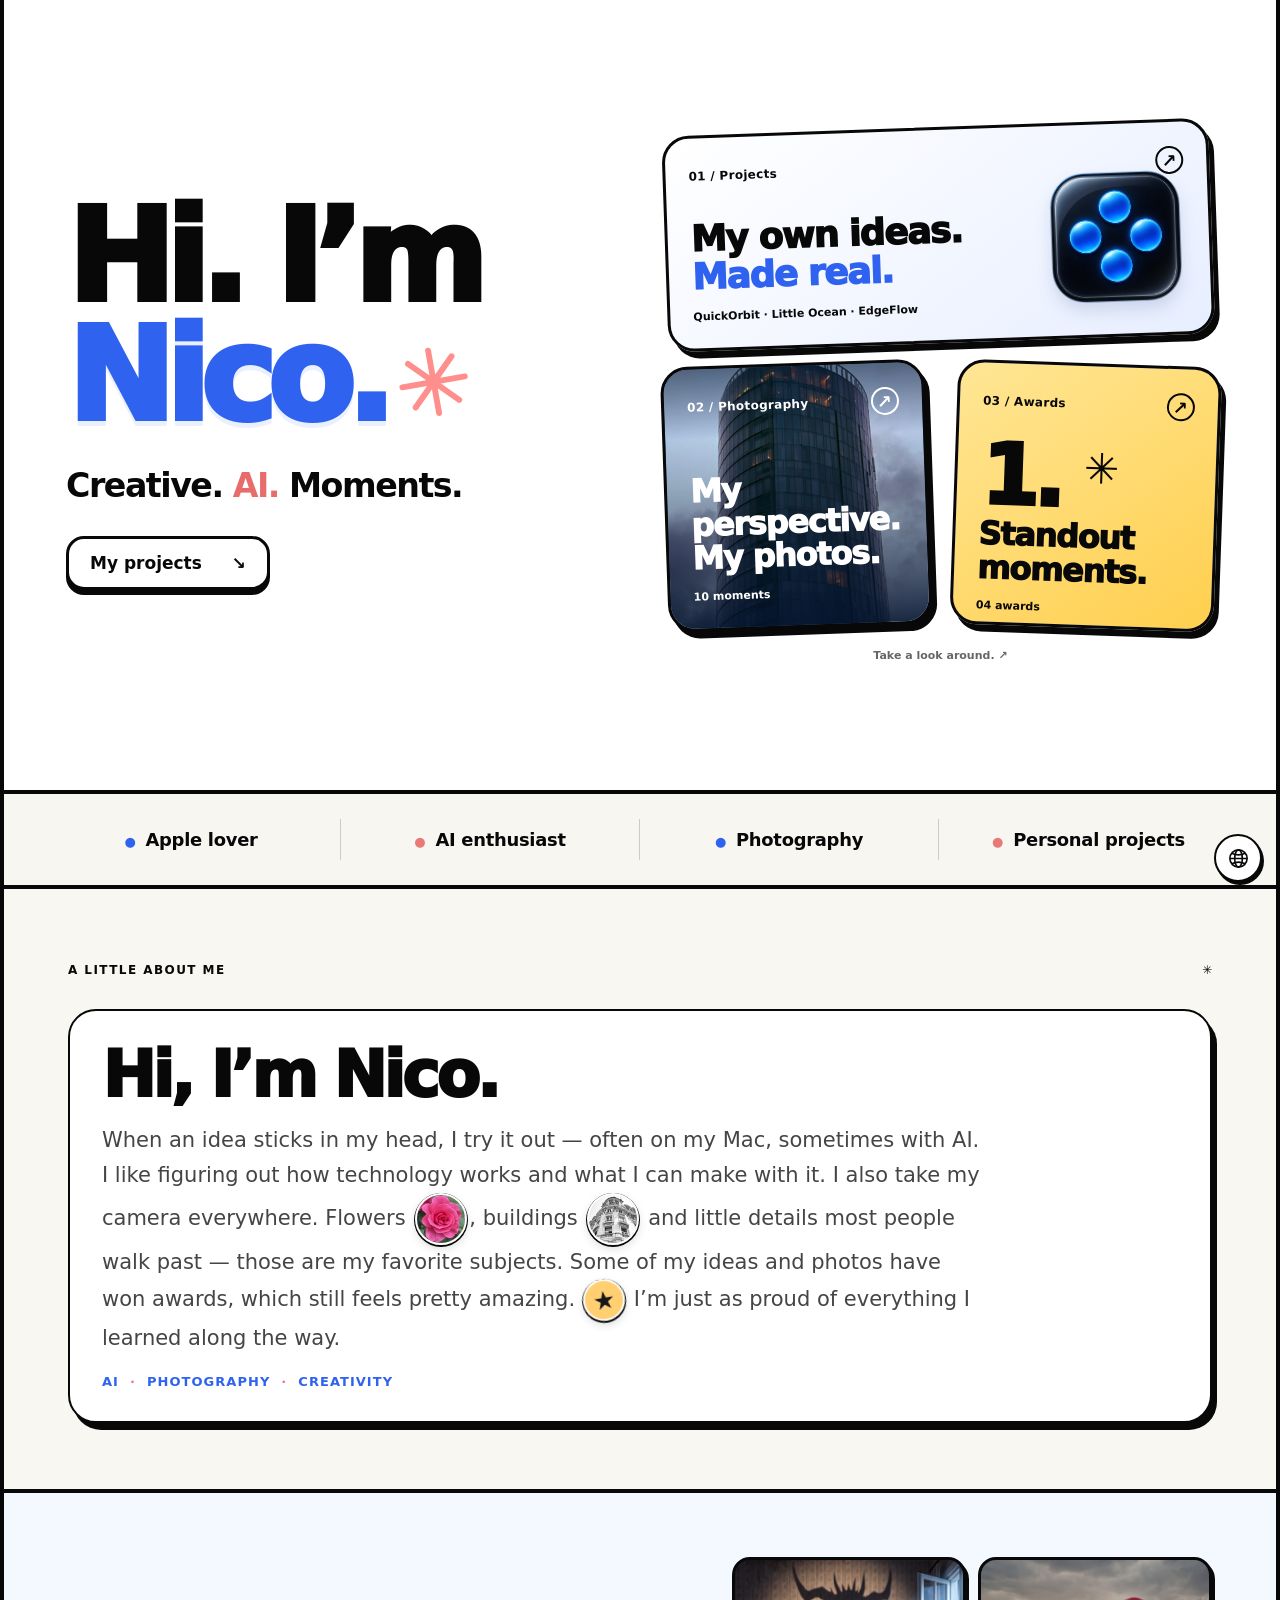
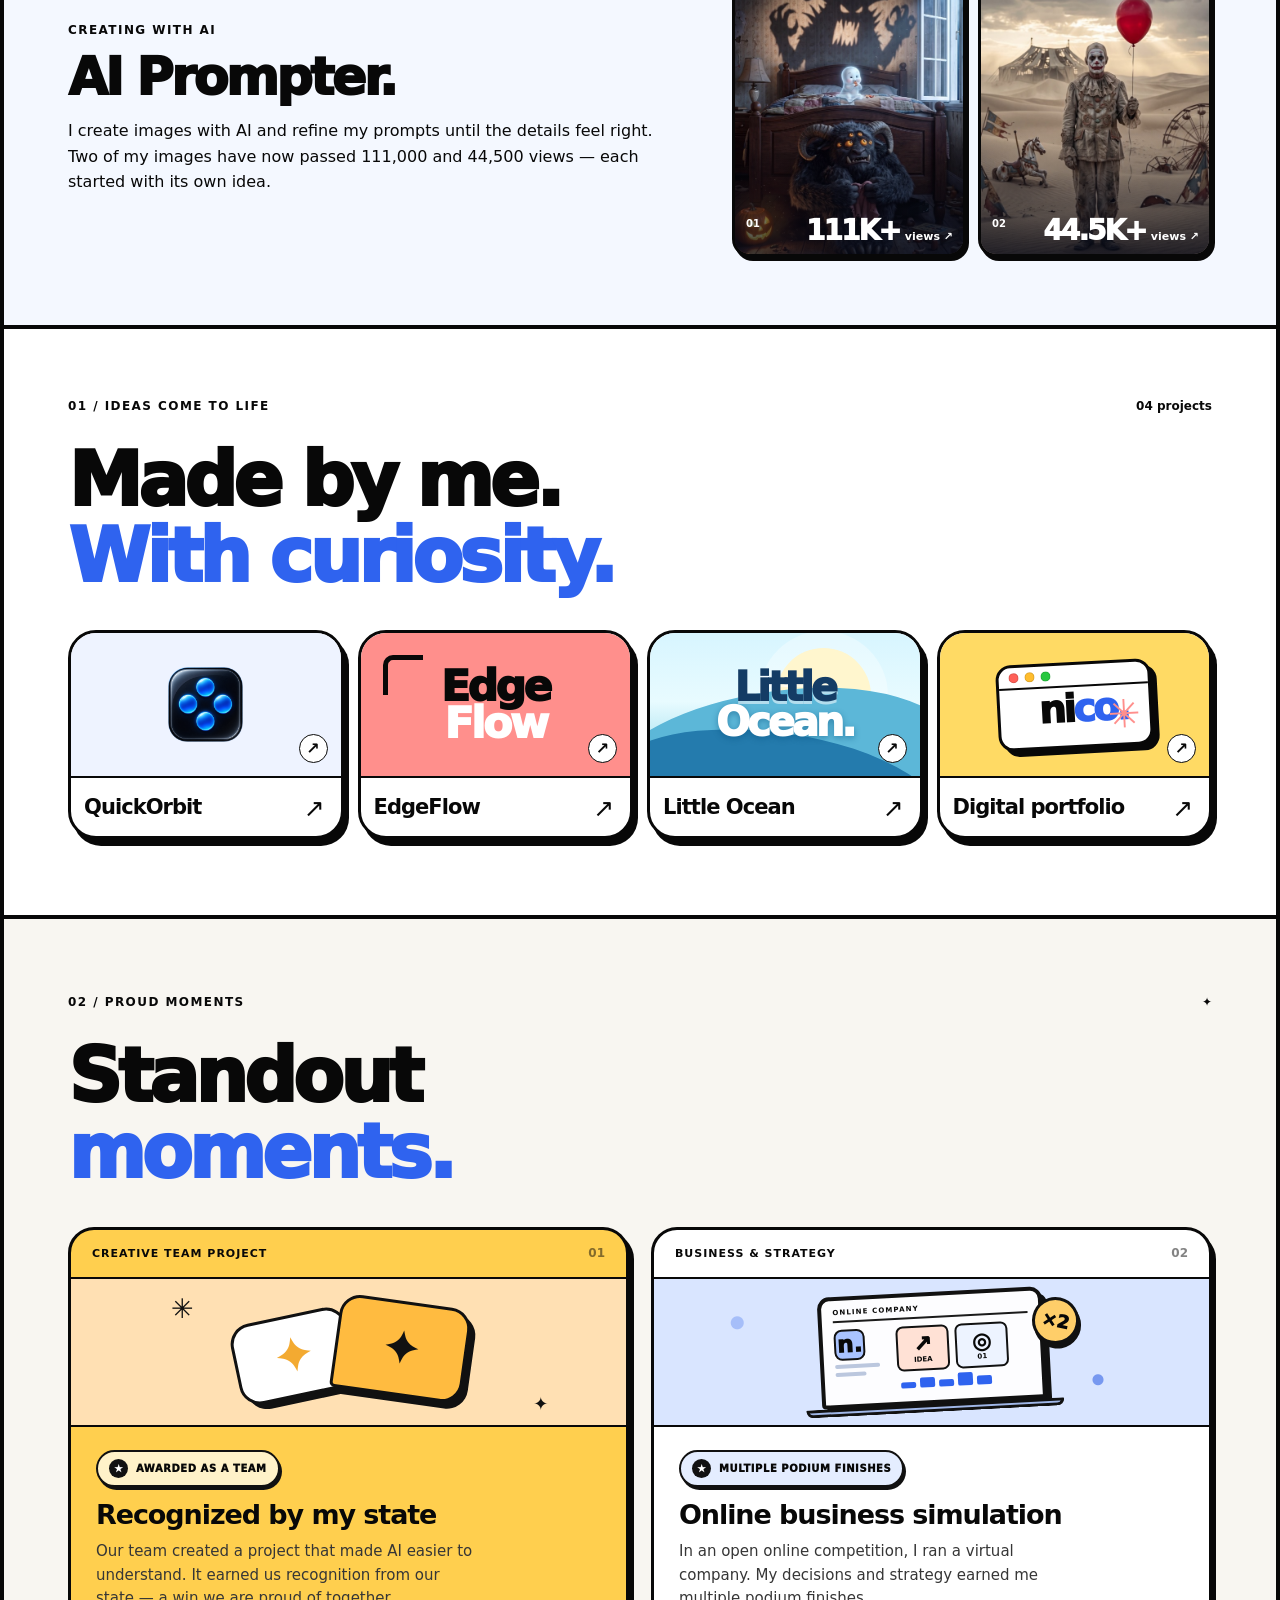
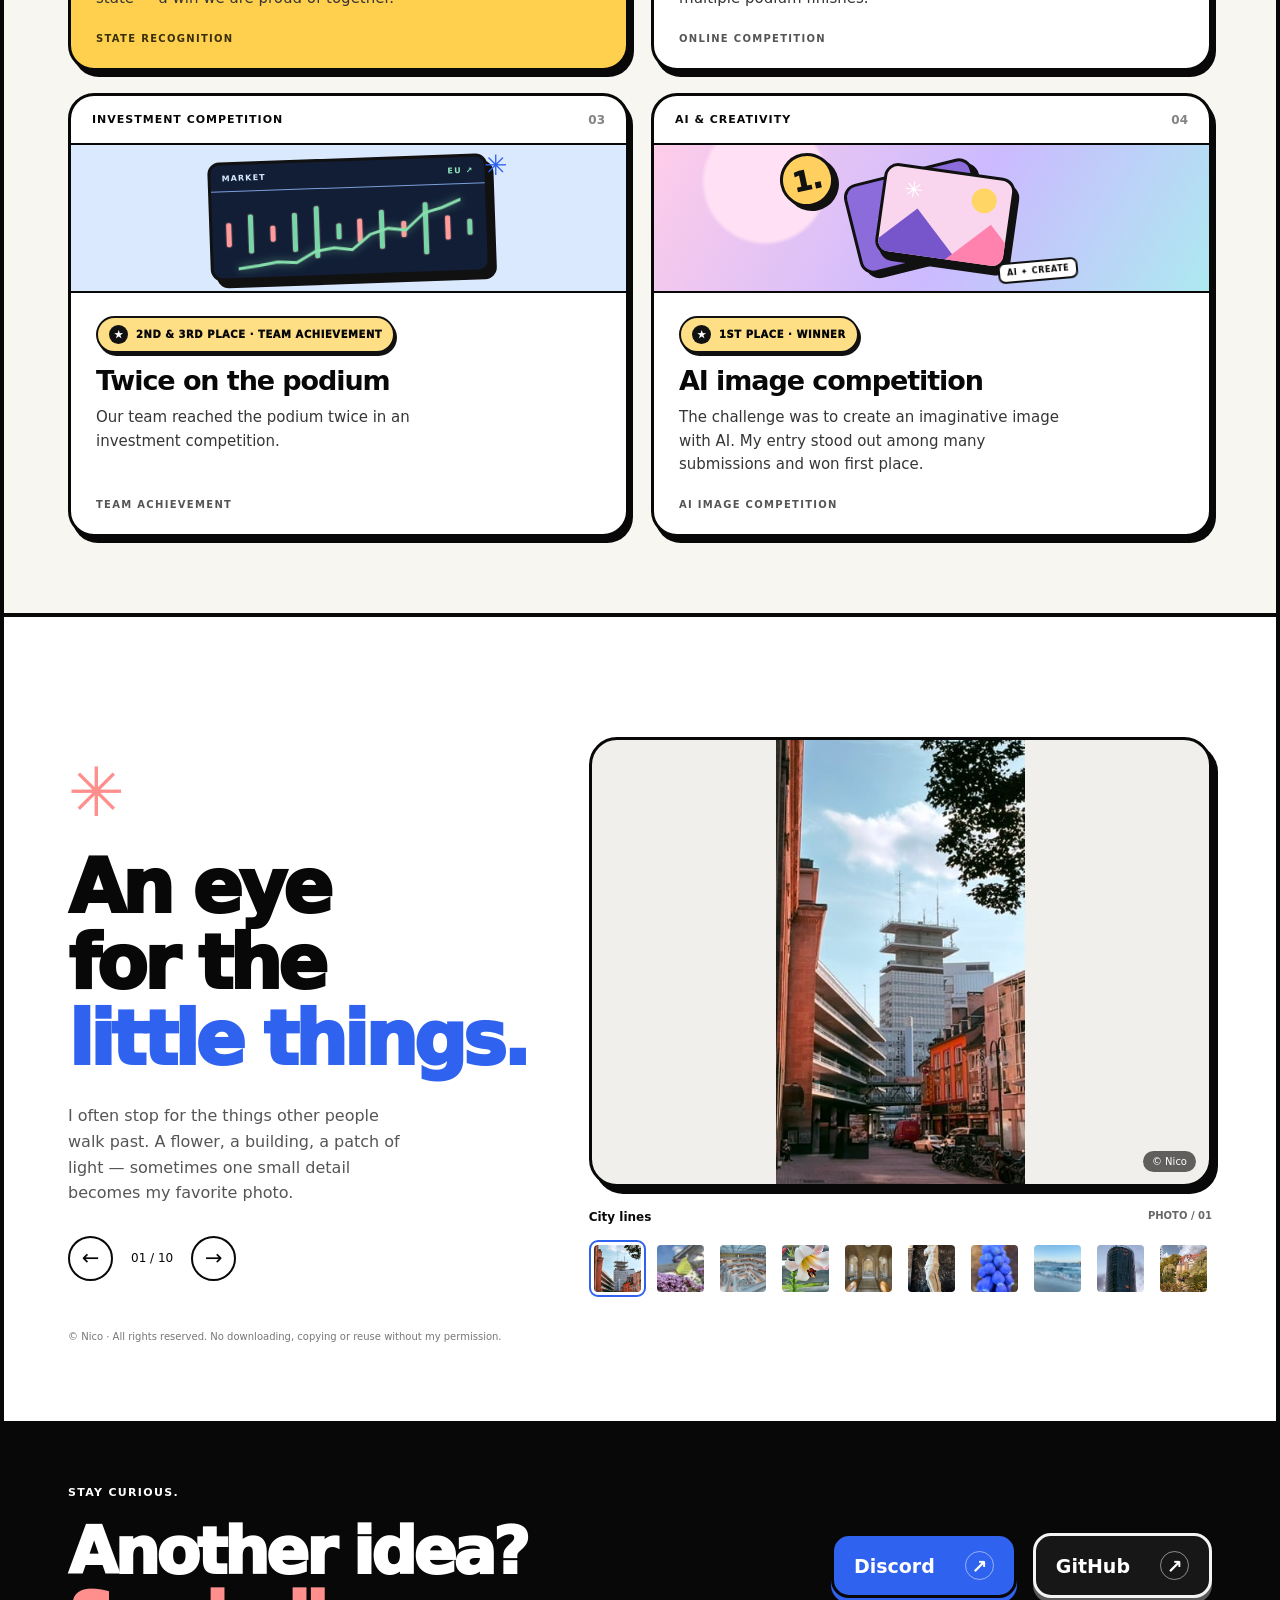
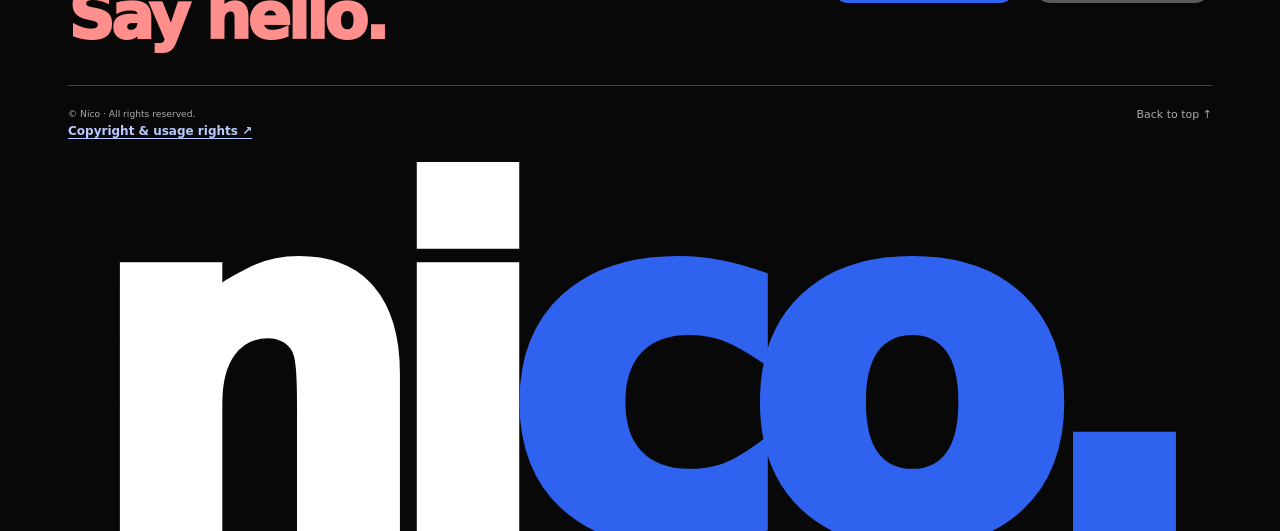
==== commit 6b0f5e0f: "Redirect old portfolio URL to root" ====
--- a/Nico-GitHub-Pages-FERTIG/index.html
+++ b/Nico-GitHub-Pages-FERTIG/index.html
@@ -1,3 +1,12 @@
-<!doctype html><html lang="en"><head><meta charset="UTF-8"><meta name="viewport" content="width=device-width, initial-scale=1.0"><title>Nico — Persönliches Portfolio</title><meta name="description" content="Nicos Projekte, Auszeichnungen und Fotografie."><link rel="icon" href="./favicon.svg"><meta property="og:type" content="website"><meta property="og:title" content="Nico"><meta property="og:description" content="Projects, photography and creative ideas."><meta property="og:url" content="https://nicot-111.github.io/"><meta property="og:image" content="https://nicot-111.github.io/social-preview-name.png"><meta property="og:image:width" content="1200"><meta property="og:image:height" content="630"><meta property="og:image:alt" content="Nico"><meta name="twitter:card" content="summary_large_image"><meta name="twitter:title" content="Nico"><meta name="twitter:image" content="https://nicot-111.github.io/social-preview-name.png">  <script type="module" crossorigin src="./assets/index-Do39_erb.js"></script>
-  <link rel="stylesheet" crossorigin href="./assets/index-FMFI3H44.css">
-</head><body><div id="root"></div></body></html>
+<!doctype html>
+<html lang="en">
+<head>
+  <meta charset="utf-8">
+  <meta name="viewport" content="width=device-width, initial-scale=1">
+  <title>Nico — Creative Portfolio</title>
+  <link rel="canonical" href="https://nicot-111.github.io/">
+  <meta http-equiv="refresh" content="0;url=https://nicot-111.github.io/">
+  <script>location.replace('/' + location.search + location.hash)</script>
+</head>
+<body><p><a href="https://nicot-111.github.io/">Open Nico's portfolio</a></p></body>
+</html>
